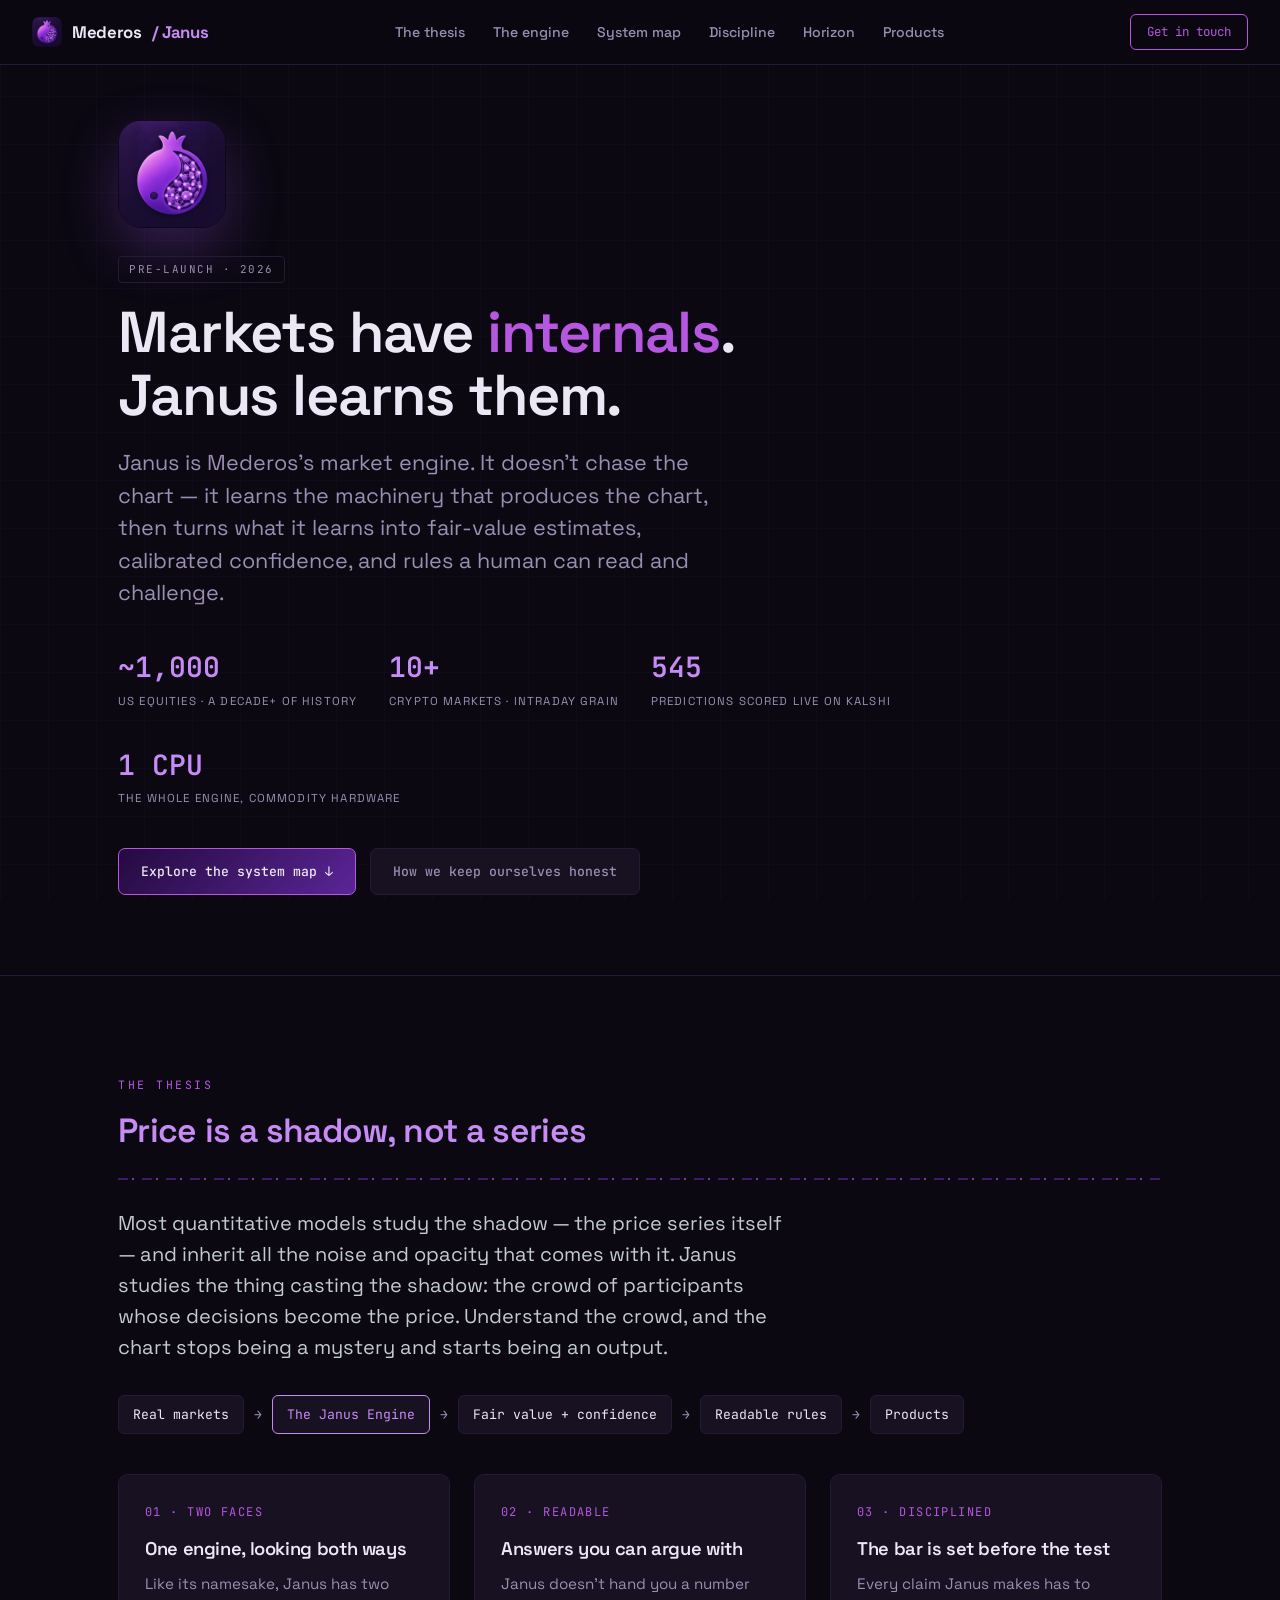
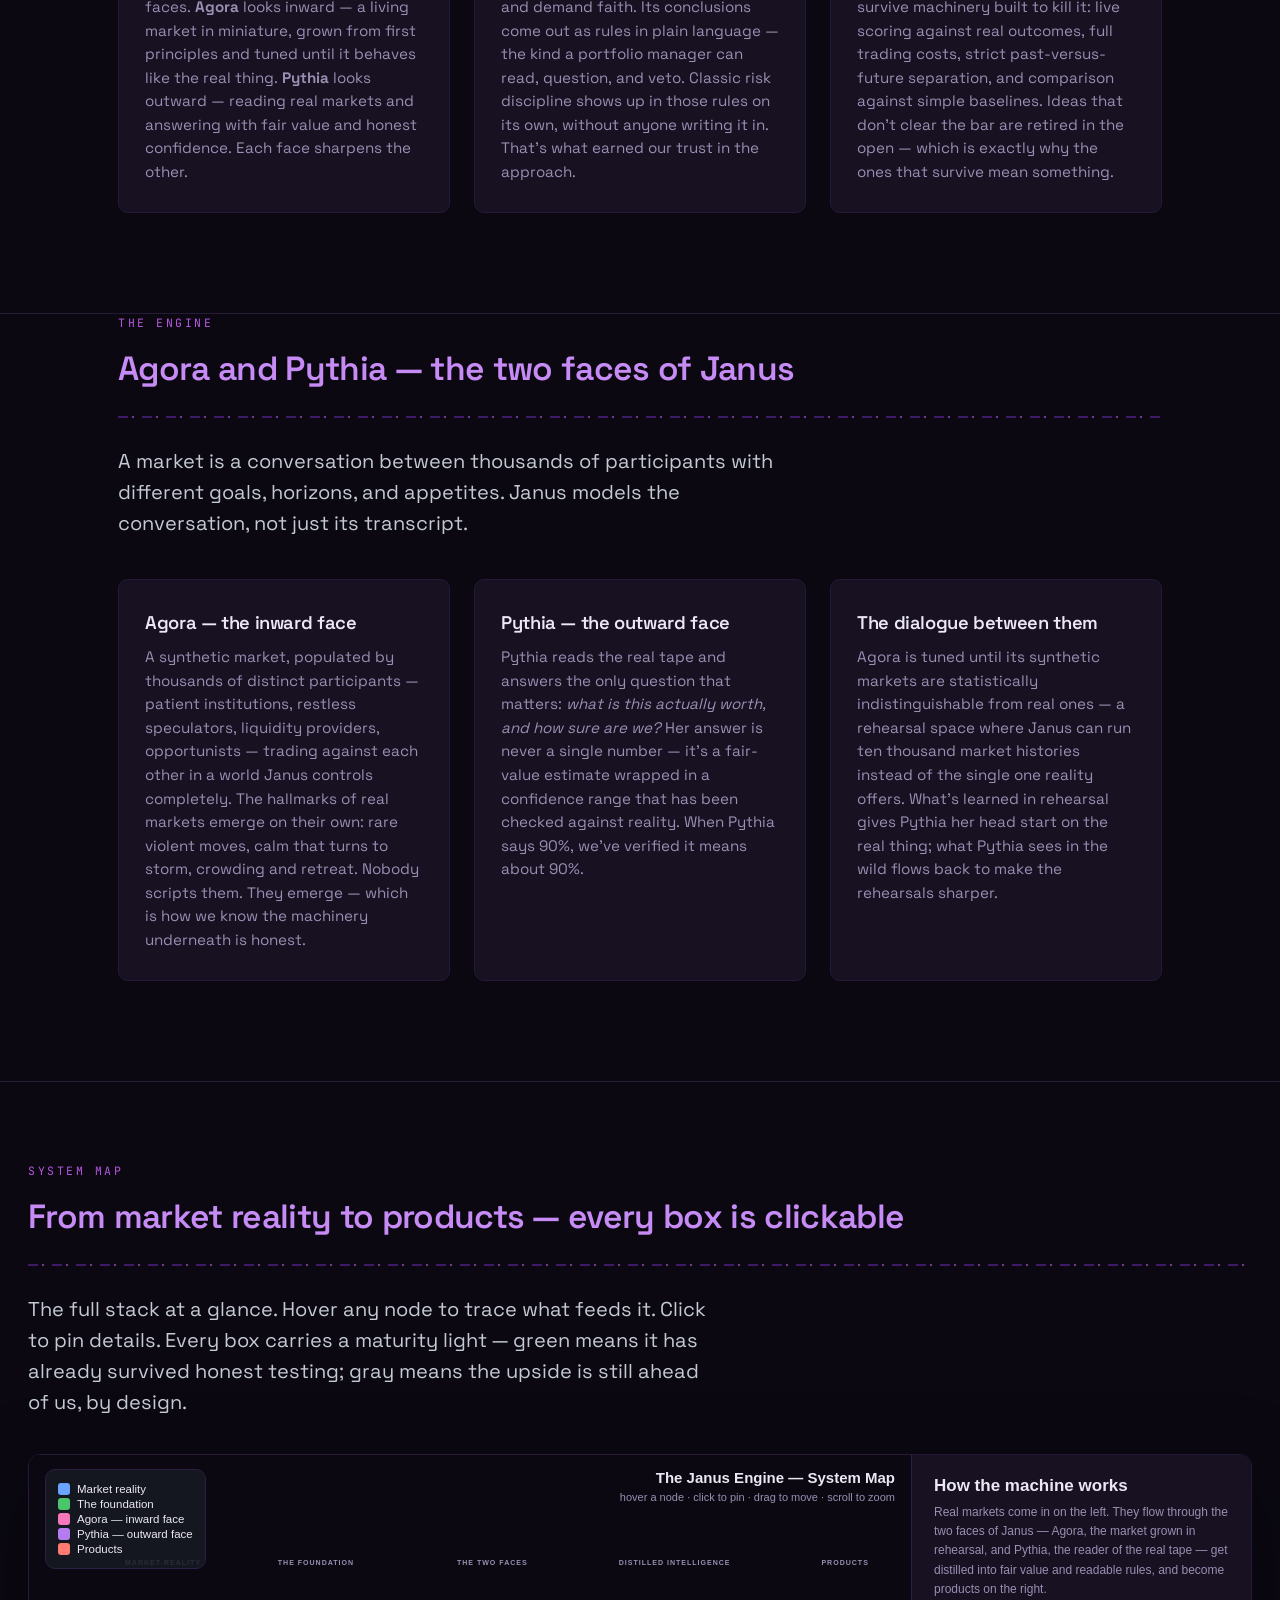
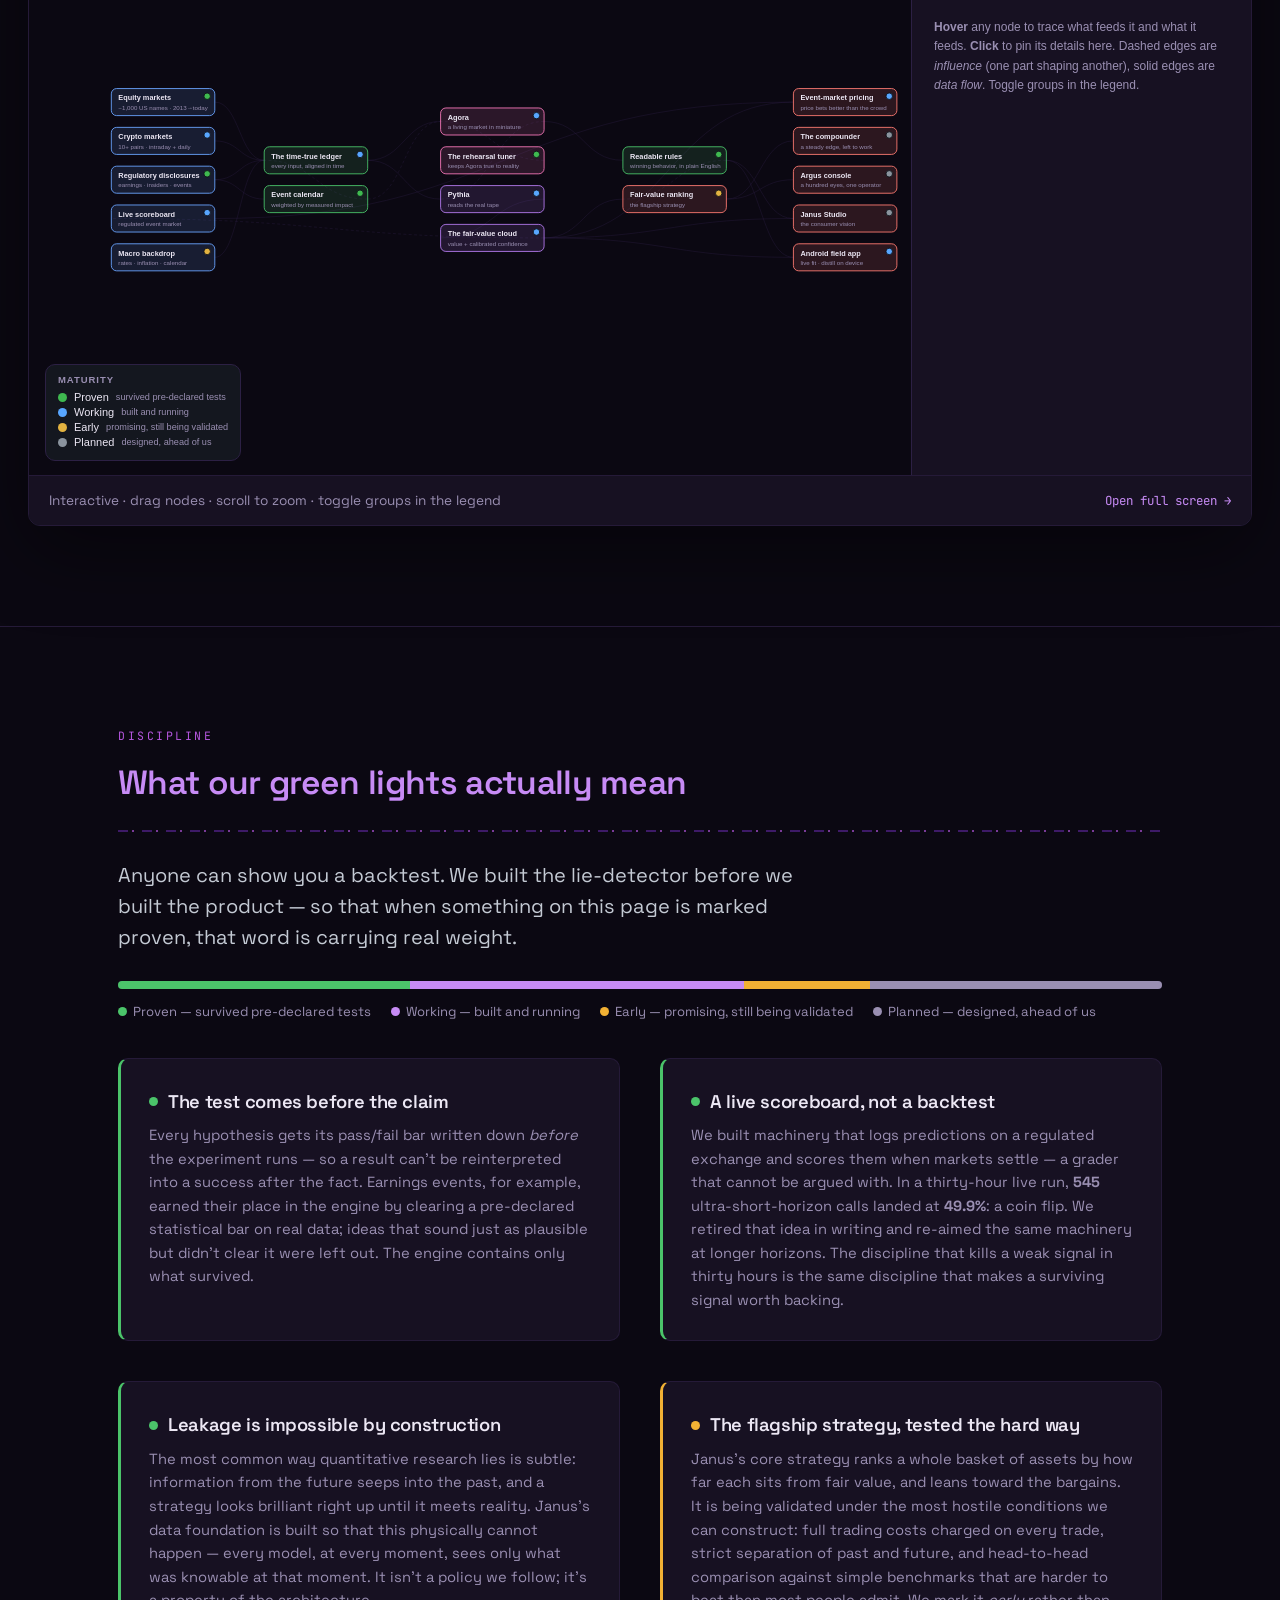
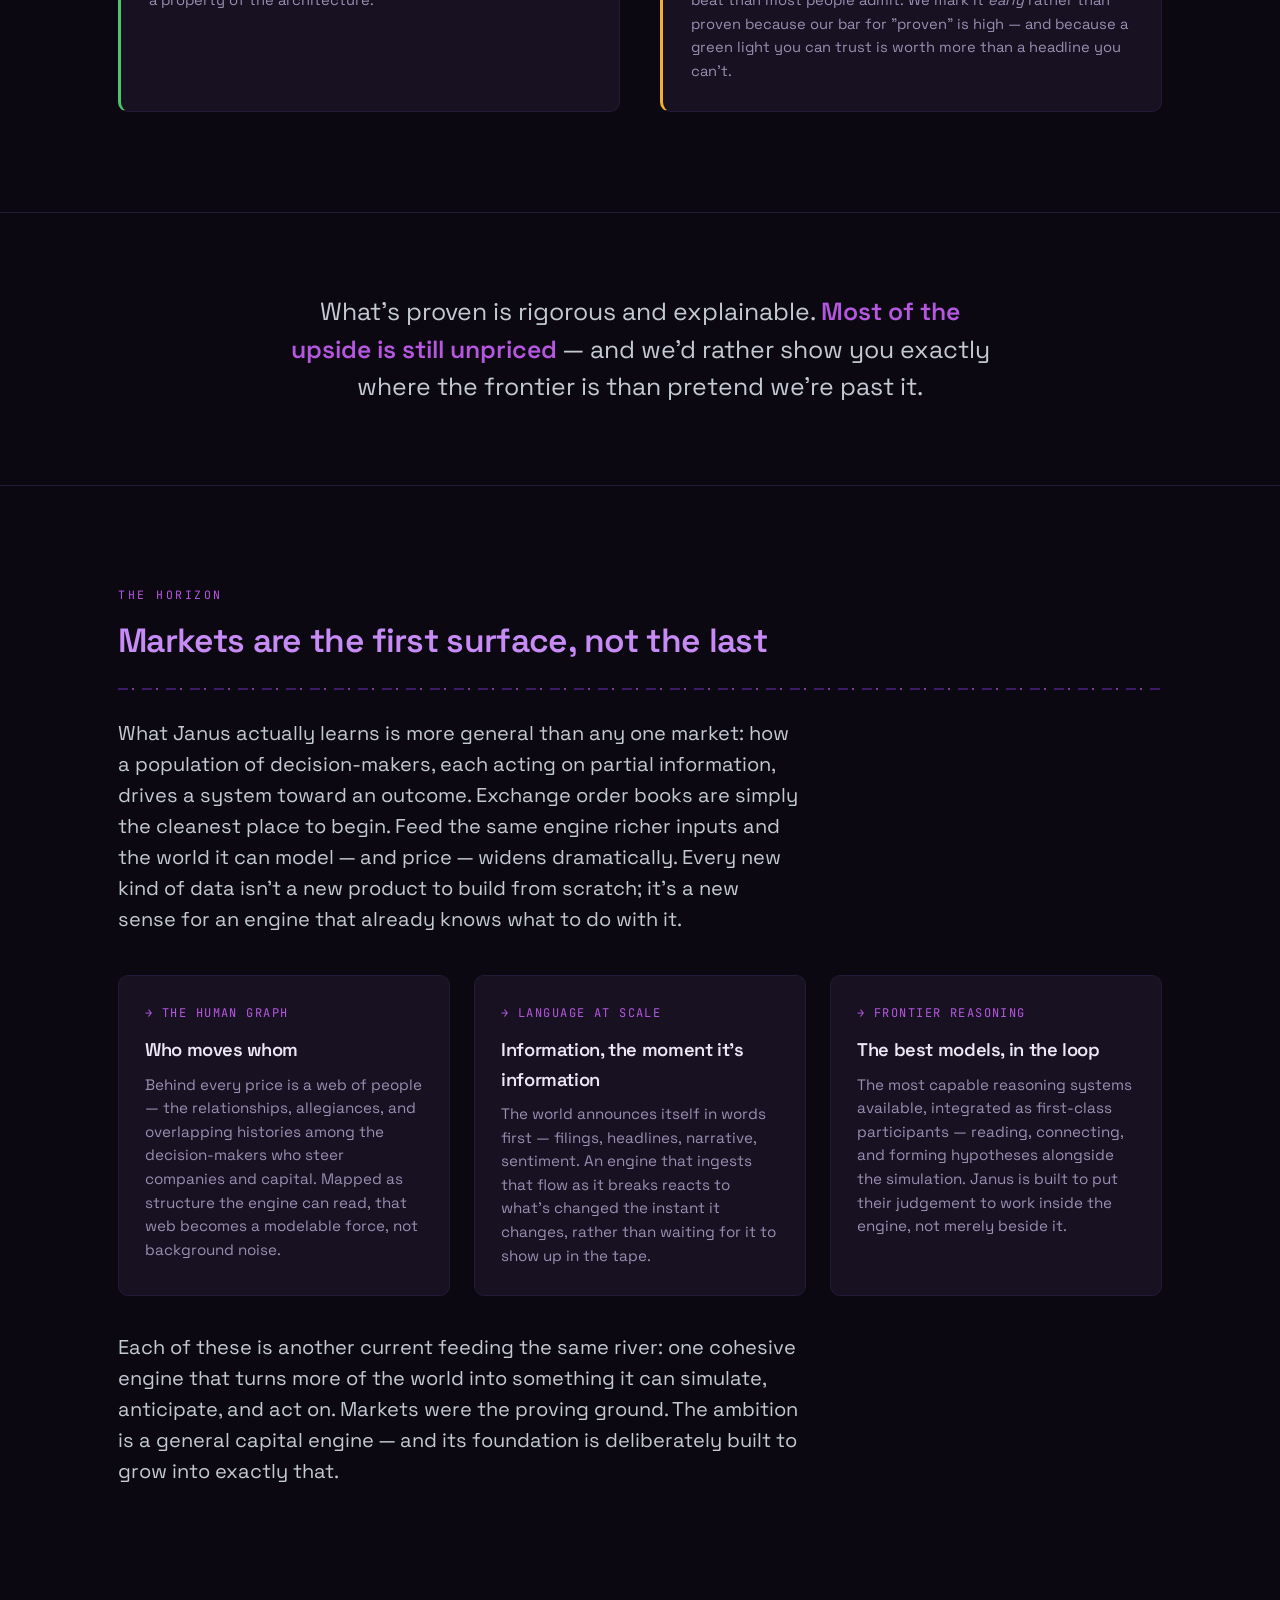
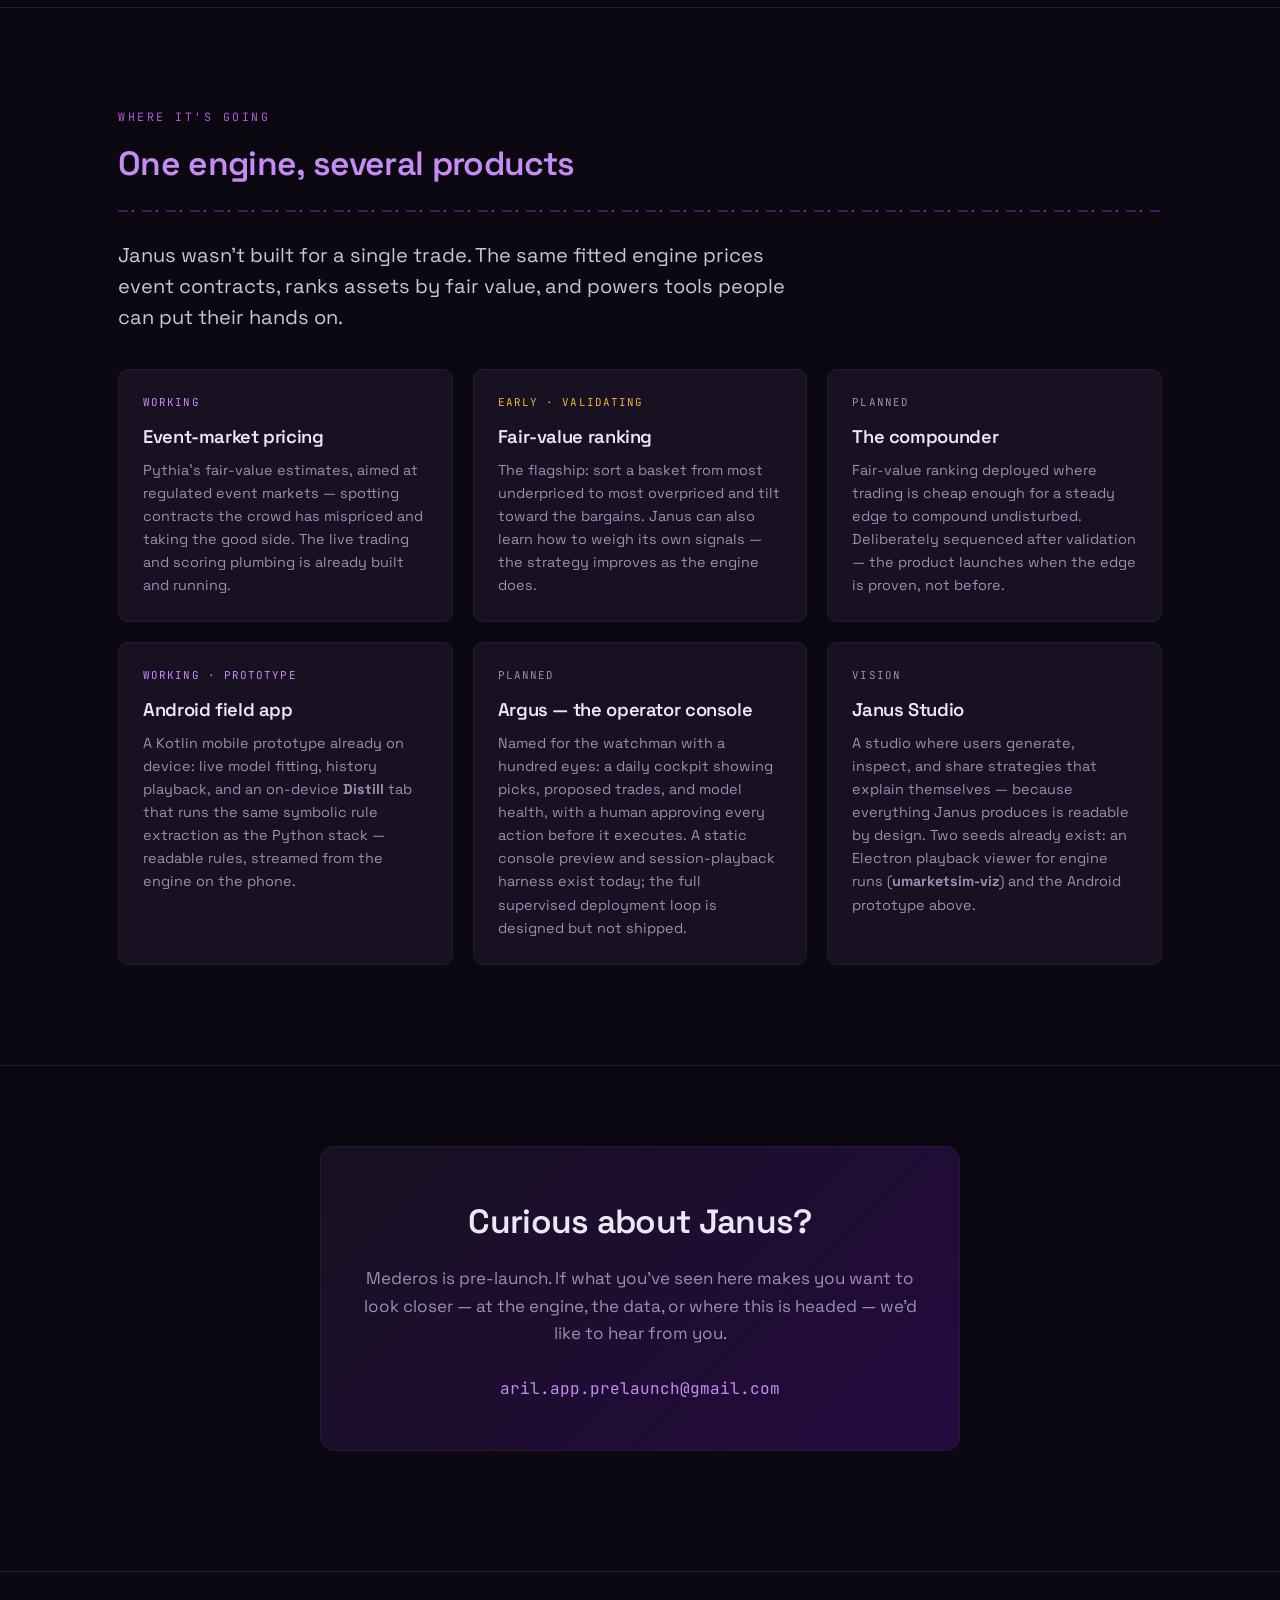
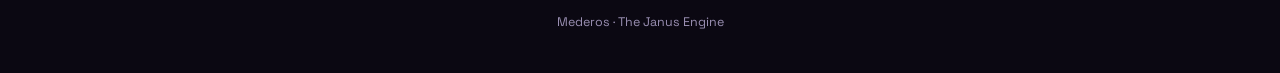
==== docs/index.html @ cc3372b2 "Rebrand Aril → Mederos across pre-launch site Name availability forced a last-minute rename of the c" ====
<!DOCTYPE html>
<html lang="en">
<head>
  <meta charset="utf-8">
  <meta name="viewport" content="width=device-width, initial-scale=1">
  <title>Mederos — The Janus Engine</title>
  <meta name="description" content="Janus is Mederos's market engine: it learns the machinery behind price and turns it into fair-value estimates, calibrated confidence, and rules you can actually read.">
  <link rel="icon" type="image/png" href="favicon.png">
  <link rel="apple-touch-icon" href="logo-512.png">
  <link rel="preconnect" href="https://fonts.googleapis.com">
  <link href="https://fonts.googleapis.com/css2?family=Space+Grotesk:wght@400;500;600;700&family=JetBrains+Mono:wght@400;500;600&display=swap" rel="stylesheet">
  <link rel="stylesheet" href="css/site.css">
</head>
<body>

<nav>
  <a class="logo" href="#top"><img class="logo-mark" src="logo-512.png" alt="">Mederos <span>/ Janus</span></a>
  <ul>
    <li><a href="#thesis">The thesis</a></li>
    <li><a href="#engine">The engine</a></li>
    <li><a href="#map">System map</a></li>
    <li><a href="#discipline">Discipline</a></li>
    <li><a href="#horizon">Horizon</a></li>
    <li><a href="#products">Products</a></li>
  </ul>
  <a class="cta-nav" href="#contact">Get in touch</a>
</nav>

<section class="hero" id="top">
  <div class="wrap">
    <img class="hero-mark" src="logo-512.png" alt="The Janus Engine">
    <div class="badge-pre">Pre-launch · 2026</div>
    <h1>Markets have <span class="accent">internals</span>.<br>Janus learns them.</h1>
    <p class="tagline">
      Janus is Mederos's market engine. It doesn't chase the chart — it learns the machinery
      that produces the chart, then turns what it learns into fair-value estimates,
      calibrated confidence, and rules a human can read and challenge.
    </p>
    <div class="hero-stats">
      <div class="stat">
        <span class="num">~1,000</span>
        <span class="lbl">US equities · a decade+ of history</span>
      </div>
      <div class="stat">
        <span class="num">10+</span>
        <span class="lbl">Crypto markets · intraday grain</span>
      </div>
      <div class="stat">
        <span class="num">545</span>
        <span class="lbl">Predictions scored live on Kalshi</span>
      </div>
      <div class="stat">
        <span class="num">1 CPU</span>
        <span class="lbl">The whole engine, commodity hardware</span>
      </div>
    </div>
    <div class="hero-cta">
      <a class="btn btn-primary" href="#map">Explore the system map ↓</a>
      <a class="btn btn-ghost" href="#discipline">How we keep ourselves honest</a>
    </div>
  </div>
</section>

<section class="pillars" id="thesis">
  <div class="wrap">
    <div class="section-label">The thesis</div>
    <h2>Price is a shadow, not a series</h2>
    <div class="meander"></div>
    <p class="lead">
      Most quantitative models study the shadow — the price series itself — and inherit all
      the noise and opacity that comes with it. Janus studies the thing casting the shadow:
      the crowd of participants whose decisions become the price. Understand the crowd,
      and the chart stops being a mystery and starts being an output.
    </p>
    <div class="flow-strip">
      <span class="flow-node">Real markets</span>
      <span class="flow-arr">→</span>
      <span class="flow-node highlight">The Janus Engine</span>
      <span class="flow-arr">→</span>
      <span class="flow-node">Fair value + confidence</span>
      <span class="flow-arr">→</span>
      <span class="flow-node">Readable rules</span>
      <span class="flow-arr">→</span>
      <span class="flow-node">Products</span>
    </div>
    <div class="pillar-grid">
      <div class="pillar">
        <div class="icon">01 · TWO FACES</div>
        <h3>One engine, looking both ways</h3>
        <p>
          Like its namesake, Janus has two faces. <strong>Agora</strong> looks inward —
          a living market in miniature, grown from first principles and tuned until it behaves
          like the real thing. <strong>Pythia</strong> looks outward — reading real markets and
          answering with fair value and honest confidence. Each face sharpens the other.
        </p>
      </div>
      <div class="pillar">
        <div class="icon">02 · READABLE</div>
        <h3>Answers you can argue with</h3>
        <p>
          Janus doesn't hand you a number and demand faith. Its conclusions come out as
          rules in plain language — the kind a portfolio manager can read, question,
          and veto. Classic risk discipline shows up in those rules on its own,
          without anyone writing it in. That's what earned our trust in the approach.
        </p>
      </div>
      <div class="pillar">
        <div class="icon">03 · DISCIPLINED</div>
        <h3>The bar is set before the test</h3>
        <p>
          Every claim Janus makes has to survive machinery built to kill it: live scoring
          against real outcomes, full trading costs, strict past-versus-future separation,
          and comparison against simple baselines. Ideas that don't clear the bar are retired
          in the open — which is exactly why the ones that survive mean something.
        </p>
      </div>
    </div>
  </div>
</section>

<section class="pillars" id="engine" style="padding-top:0">
  <div class="wrap">
    <div class="section-label">The engine</div>
    <h2>Agora and Pythia — the two faces of Janus</h2>
    <div class="meander"></div>
    <p class="lead">
      A market is a conversation between thousands of participants with different goals,
      horizons, and appetites. Janus models the conversation, not just its transcript.
    </p>
    <div class="pillar-grid">
      <div class="pillar">
        <h3>Agora — the inward face</h3>
        <p>
          A synthetic market, populated by thousands of distinct participants — patient
          institutions, restless speculators, liquidity providers, opportunists — trading
          against each other in a world Janus controls completely. The hallmarks of real
          markets emerge on their own: rare violent moves, calm that turns to storm,
          crowding and retreat. Nobody scripts them. They emerge — which is how we know
          the machinery underneath is honest.
        </p>
      </div>
      <div class="pillar">
        <h3>Pythia — the outward face</h3>
        <p>
          Pythia reads the real tape and answers the only question that matters:
          <em>what is this actually worth, and how sure are we?</em> Her answer is never
          a single number — it's a fair-value estimate wrapped in a confidence range that
          has been checked against reality. When Pythia says 90%, we've verified it
          means about 90%.
        </p>
      </div>
      <div class="pillar">
        <h3>The dialogue between them</h3>
        <p>
          Agora is tuned until its synthetic markets are statistically indistinguishable
          from real ones — a rehearsal space where Janus can run ten thousand market
          histories instead of the single one reality offers. What's learned in rehearsal
          gives Pythia her head start on the real thing; what Pythia sees in the wild
          flows back to make the rehearsals sharper.
        </p>
      </div>
    </div>
  </div>
</section>

<section class="map-section" id="map">
  <div class="wrap-wide">
    <div class="section-label">System map</div>
    <h2>From market reality to products — every box is clickable</h2>
    <div class="meander"></div>
    <p class="lead">
      The full stack at a glance. Hover any node to trace what feeds it. Click to pin
      details. Every box carries a maturity light — green means it has already survived
      honest testing; gray means the upside is still ahead of us, by design.
    </p>
    <div class="map-frame-wrap">
      <iframe src="system-map.html" title="The Janus Engine — interactive system map" loading="lazy"></iframe>
      <div class="map-caption">
        <span>Interactive · drag nodes · scroll to zoom · toggle groups in the legend</span>
        <a href="system-map.html" target="_blank" rel="noopener">Open full screen →</a>
      </div>
    </div>
  </div>
</section>

<section class="honesty" id="discipline">
  <div class="wrap">
    <div class="section-label">Discipline</div>
    <h2>What our green lights actually mean</h2>
    <div class="meander"></div>
    <p class="lead">
      Anyone can show you a backtest. We built the lie-detector before we built the product —
      so that when something on this page is marked proven, that word is carrying real weight.
    </p>

    <div class="maturity-bar">
      <span style="width:28%;background:var(--long)" title="Proven"></span>
      <span style="width:32%;background:var(--signal)" title="Working"></span>
      <span style="width:12%;background:var(--heat)" title="Early"></span>
      <span style="width:28%;background:var(--muted)" title="Planned"></span>
    </div>
    <div class="maturity-legend">
      <span><span class="status-dot proven"></span> Proven — survived pre-declared tests</span>
      <span><span class="status-dot working"></span> Working — built and running</span>
      <span><span class="status-dot early"></span> Early — promising, still being validated</span>
      <span><span class="status-dot planned"></span> Planned — designed, ahead of us</span>
    </div>

    <div class="honesty-grid">
      <div class="honesty-card proven">
        <h3><span class="status-dot proven"></span> The test comes before the claim</h3>
        <p>
          Every hypothesis gets its pass/fail bar written down <em>before</em> the experiment
          runs — so a result can't be reinterpreted into a success after the fact.
          Earnings events, for example, earned their place in the engine by clearing a
          pre-declared statistical bar on real data; ideas that sound just as plausible
          but didn't clear it were left out. The engine contains only what survived.
        </p>
      </div>
      <div class="honesty-card proven">
        <h3><span class="status-dot proven"></span> A live scoreboard, not a backtest</h3>
        <p>
          We built machinery that logs predictions on a regulated exchange and scores
          them when markets settle — a grader that cannot be argued with. In a thirty-hour
          live run, <strong>545</strong> ultra-short-horizon calls landed at
          <strong>49.9%</strong>: a coin flip. We retired that idea in writing and
          re-aimed the same machinery at longer horizons. The discipline that kills a
          weak signal in thirty hours is the same discipline that makes a surviving
          signal worth backing.
        </p>
      </div>
      <div class="honesty-card proven">
        <h3><span class="status-dot proven"></span> Leakage is impossible by construction</h3>
        <p>
          The most common way quantitative research lies is subtle: information from the
          future seeps into the past, and a strategy looks brilliant right up until it meets
          reality. Janus's data foundation is built so that this physically cannot happen —
          every model, at every moment, sees only what was knowable at that moment. It isn't
          a policy we follow; it's a property of the architecture.
        </p>
      </div>
      <div class="honesty-card early">
        <h3><span class="status-dot early"></span> The flagship strategy, tested the hard way</h3>
        <p>
          Janus's core strategy ranks a whole basket of assets by how far each sits from
          fair value, and leans toward the bargains. It is being validated under the most
          hostile conditions we can construct: full trading costs charged on every trade,
          strict separation of past and future, and head-to-head comparison against simple
          benchmarks that are harder to beat than most people admit. We mark it
          <em>early</em> rather than proven because our bar for "proven" is high — and
          because a green light you can trust is worth more than a headline you can't.
        </p>
      </div>
    </div>
  </div>
</section>

<section class="philosophy">
  <div class="wrap">
    <blockquote>
      What's proven is rigorous and explainable.
      <strong>Most of the upside is still unpriced</strong> —
      and we'd rather show you exactly where the frontier is than pretend we're past it.
    </blockquote>
  </div>
</section>

<section class="pillars" id="horizon">
  <div class="wrap">
    <div class="section-label">The horizon</div>
    <h2>Markets are the first surface, not the last</h2>
    <div class="meander"></div>
    <p class="lead">
      What Janus actually learns is more general than any one market: how a population of
      decision-makers, each acting on partial information, drives a system toward an outcome.
      Exchange order books are simply the cleanest place to begin. Feed the same engine
      richer inputs and the world it can model — and price — widens dramatically. Every new
      kind of data isn't a new product to build from scratch; it's a new sense for an engine
      that already knows what to do with it.
    </p>
    <div class="pillar-grid">
      <div class="pillar">
        <div class="icon">→ THE HUMAN GRAPH</div>
        <h3>Who moves whom</h3>
        <p>
          Behind every price is a web of people — the relationships, allegiances, and
          overlapping histories among the decision-makers who steer companies and capital.
          Mapped as structure the engine can read, that web becomes a modelable force,
          not background noise.
        </p>
      </div>
      <div class="pillar">
        <div class="icon">→ LANGUAGE AT SCALE</div>
        <h3>Information, the moment it's information</h3>
        <p>
          The world announces itself in words first — filings, headlines, narrative,
          sentiment. An engine that ingests that flow as it breaks reacts to what's changed
          the instant it changes, rather than waiting for it to show up in the tape.
        </p>
      </div>
      <div class="pillar">
        <div class="icon">→ FRONTIER REASONING</div>
        <h3>The best models, in the loop</h3>
        <p>
          The most capable reasoning systems available, integrated as first-class
          participants — reading, connecting, and forming hypotheses alongside the
          simulation. Janus is built to put their judgement to work inside the engine,
          not merely beside it.
        </p>
      </div>
    </div>
    <p class="lead" style="margin-top:36px">
      Each of these is another current feeding the same river: one cohesive engine that turns
      more of the world into something it can simulate, anticipate, and act on. Markets were
      the proving ground. The ambition is a general capital engine — and its foundation is
      deliberately built to grow into exactly that.
    </p>
  </div>
</section>

<section class="deliverables" id="products">
  <div class="wrap">
    <div class="section-label">Where it's going</div>
    <h2>One engine, several products</h2>
    <div class="meander"></div>
    <p class="lead">
      Janus wasn't built for a single trade. The same fitted engine prices event contracts,
      ranks assets by fair value, and powers tools people can put their hands on.
    </p>
    <div class="deliver-grid">
      <div class="deliver-card">
        <div class="status live">Working</div>
        <h3>Event-market pricing</h3>
        <p>
          Pythia's fair-value estimates, aimed at regulated event markets — spotting
          contracts the crowd has mispriced and taking the good side. The live trading
          and scoring plumbing is already built and running.
        </p>
      </div>
      <div class="deliver-card">
        <div class="status soon">Early · validating</div>
        <h3>Fair-value ranking</h3>
        <p>
          The flagship: sort a basket from most underpriced to most overpriced and tilt
          toward the bargains. Janus can also learn how to weigh its own signals —
          the strategy improves as the engine does.
        </p>
      </div>
      <div class="deliver-card">
        <div class="status future">Planned</div>
        <h3>The compounder</h3>
        <p>
          Fair-value ranking deployed where trading is cheap enough for a steady edge to
          compound undisturbed. Deliberately sequenced after validation — the product
          launches when the edge is proven, not before.
        </p>
      </div>
      <div class="deliver-card">
        <div class="status live">Working · prototype</div>
        <h3>Android field app</h3>
        <p>
          A Kotlin mobile prototype already on device: live model fitting, history playback,
          and an on-device <strong>Distill</strong> tab that runs the same symbolic rule
          extraction as the Python stack — readable rules, streamed from the engine on the phone.
        </p>
      </div>
      <div class="deliver-card">
        <div class="status future">Planned</div>
        <h3>Argus — the operator console</h3>
        <p>
          Named for the watchman with a hundred eyes: a daily cockpit showing picks,
          proposed trades, and model health, with a human approving every action before
          it executes. A static console preview and session-playback harness exist today;
          the full supervised deployment loop is designed but not shipped.
        </p>
      </div>
      <div class="deliver-card">
        <div class="status future">Vision</div>
        <h3>Janus Studio</h3>
        <p>
          A studio where users generate, inspect, and share strategies that explain
          themselves — because everything Janus produces is readable by design.
          Two seeds already exist: an Electron playback viewer for engine runs
          (<strong>umarketsim-viz</strong>) and the Android prototype above.
        </p>
      </div>
    </div>
  </div>
</section>

<section class="contact" id="contact">
  <div class="wrap">
    <div class="contact-box">
      <h2>Curious about Janus?</h2>
      <p>
        Mederos is pre-launch. If what you've seen here makes you want to look closer —
        at the engine, the data, or where this is headed — we'd like to hear from you.
      </p>
      <a class="email" href="mailto:aril.app.prelaunch@gmail.com">aril.app.prelaunch@gmail.com</a>
    </div>
  </div>
</section>

<footer>
  <p>Mederos · The Janus Engine</p>
</footer>

</body>
</html>
---- docs/css/site.css ----
/* Mederos / The Janus Engine — pre-launch · Terminal-Noir × Emergent */
:root {
  --bg:        #0b0812;
  --panel:     #171122;
  --grid:      #251a38;
  --text:      #ece7f4;
  --muted:     #9a8fb2;
  --signal:    #c78bf5;   /* bright lilac — primary accent, matches the fruit body */
  --heat:      #f2b134;
  --long:      #4bc46a;
  --short:     #f0506e;
  --cloud:     #a78bfa;
  --tyrian-deep: #240a3f;   /* deep violet, matches the icon panel */
  --tyrian:      #5a2596;
  --tyrian-glow: #b657e0;   /* orchid glow, matches the fruit highlight */
  --royal:       #7c5cfc;
  --royal-soft:  #a78bfa;
  --mono: "JetBrains Mono", ui-monospace, Consolas, monospace;
  --sans: "Space Grotesk", system-ui, sans-serif;
}

*, *::before, *::after { box-sizing: border-box; }
html { scroll-behavior: smooth; }
body {
  margin: 0;
  background: var(--bg);
  color: var(--text);
  font-family: var(--sans);
  font-size: 17px;
  line-height: 1.6;
  -webkit-font-smoothing: antialiased;
}

/* subtle grid underlay */
body::before {
  content: "";
  position: fixed;
  inset: 0;
  background-image:
    linear-gradient(var(--grid) 1px, transparent 1px),
    linear-gradient(90deg, var(--grid) 1px, transparent 1px);
  background-size: 48px 48px;
  opacity: 0.22;
  pointer-events: none;
  z-index: 0;
}

a { color: var(--signal); text-decoration: none; }
a:hover { text-decoration: underline; }

.mono { font-family: var(--mono); }

/* ── nav ── */
nav {
  position: fixed;
  top: 0; left: 0; right: 0;
  z-index: 100;
  display: flex;
  align-items: center;
  justify-content: space-between;
  padding: 14px 32px;
  background: rgba(11, 8, 18, 0.82);
  backdrop-filter: blur(12px);
  border-bottom: 1px solid var(--grid);
}
nav .logo {
  display: flex;
  align-items: center;
  gap: 10px;
  font-weight: 700;
  font-size: 1.05rem;
  letter-spacing: -0.02em;
  color: var(--text);
  text-decoration: none;
}
nav .logo:hover { text-decoration: none; }
nav .logo-mark {
  height: 30px;
  width: 30px;
  border-radius: 7px;
  display: block;
}
nav .logo span { color: var(--signal); }
nav ul {
  list-style: none;
  margin: 0; padding: 0;
  display: flex;
  gap: 28px;
}
nav ul a {
  color: var(--muted);
  font-size: 0.88rem;
  font-weight: 500;
  text-decoration: none;
  transition: color 0.15s;
}
nav ul a:hover { color: var(--text); text-decoration: none; }
nav .cta-nav {
  font-family: var(--mono);
  font-size: 0.78rem;
  padding: 7px 16px;
  border: 1px solid var(--tyrian-glow);
  border-radius: 6px;
  color: var(--tyrian-glow);
  text-decoration: none;
  transition: background 0.15s;
}
nav .cta-nav:hover {
  background: rgba(182, 87, 224, 0.12);
  text-decoration: none;
}

/* ── sections ── */
section { position: relative; z-index: 1; }
.wrap {
  max-width: 1100px;
  margin: 0 auto;
  padding: 0 28px;
}
.wrap-wide { max-width: 1280px; margin: 0 auto; padding: 0 28px; }

.meander {
  height: 2px;
  margin: 20px 0 28px;
  background: repeating-linear-gradient(
    90deg,
    var(--tyrian) 0 10px, transparent 10px 14px,
    var(--tyrian-glow) 14px 16px, transparent 16px 24px
  );
  opacity: 0.65;
}

.section-label {
  font-family: var(--mono);
  font-size: 0.72rem;
  letter-spacing: 0.22em;
  text-transform: uppercase;
  color: var(--tyrian-glow);
  margin-bottom: 10px;
}

h1, h2, h3 { letter-spacing: -0.02em; font-weight: 600; }
h2 { font-size: clamp(1.6rem, 3vw, 2.1rem); color: var(--signal); margin: 0 0 12px; }
h3 { font-size: 1.15rem; margin: 0 0 8px; }

.lead {
  font-size: clamp(1.05rem, 2vw, 1.25rem);
  line-height: 1.55;
  color: #c4cad4;
  max-width: 680px;
}

/* ── hero ── */
.hero {
  min-height: 100vh;
  display: flex;
  flex-direction: column;
  justify-content: center;
  padding: 120px 0 80px;
}
.hero-mark {
  width: 108px;
  height: 108px;
  border-radius: 24px;
  display: block;
  margin-bottom: 26px;
  box-shadow: 0 20px 55px rgba(150, 84, 224, 0.3);
}
@media (max-width: 640px) {
  .hero-mark { width: 84px; height: 84px; border-radius: 19px; }
}
.hero h1 {
  font-size: clamp(2.4rem, 5.5vw, 3.6rem);
  line-height: 1.08;
  margin: 0 0 20px;
  max-width: 820px;
}
.hero h1 .accent { color: var(--tyrian-glow); }
.hero .tagline {
  font-size: clamp(1.1rem, 2.2vw, 1.35rem);
  line-height: 1.5;
  color: var(--muted);
  max-width: 620px;
  margin-bottom: 36px;
}
.hero-stats {
  display: flex;
  flex-wrap: wrap;
  gap: 32px;
  margin-top: 8px;
}
.stat .num {
  font-family: var(--mono);
  font-size: 1.75rem;
  font-weight: 600;
  color: var(--signal);
}
.stat .lbl {
  display: block;
  font-size: 0.72rem;
  text-transform: uppercase;
  letter-spacing: 0.1em;
  color: var(--muted);
  margin-top: 2px;
}
.hero-cta {
  display: flex;
  flex-wrap: wrap;
  gap: 14px;
  margin-top: 40px;
}
.btn {
  display: inline-flex;
  align-items: center;
  gap: 8px;
  font-family: var(--mono);
  font-size: 0.82rem;
  font-weight: 500;
  padding: 12px 22px;
  border-radius: 7px;
  text-decoration: none;
  transition: background 0.15s, border-color 0.15s;
}
.btn-primary {
  background: linear-gradient(135deg, var(--tyrian-deep), var(--tyrian));
  border: 1px solid var(--tyrian-glow);
  color: var(--text);
}
.btn-primary:hover {
  background: linear-gradient(135deg, var(--tyrian), var(--tyrian-glow));
  text-decoration: none;
}
.btn-ghost {
  border: 1px solid var(--grid);
  color: var(--muted);
  background: var(--panel);
}
.btn-ghost:hover {
  border-color: var(--signal);
  color: var(--signal);
  text-decoration: none;
}
.badge-pre {
  display: inline-block;
  font-family: var(--mono);
  font-size: 0.68rem;
  letter-spacing: 0.14em;
  text-transform: uppercase;
  padding: 4px 10px;
  border-radius: 4px;
  border: 1px solid var(--grid);
  color: var(--muted);
  margin-bottom: 18px;
}

/* ── pillars ── */
.pillars {
  padding: 100px 0;
  border-top: 1px solid var(--grid);
}
.pillar-grid {
  display: grid;
  grid-template-columns: repeat(auto-fit, minmax(280px, 1fr));
  gap: 24px;
  margin-top: 40px;
}
.pillar {
  background: var(--panel);
  border: 1px solid var(--grid);
  border-radius: 10px;
  padding: 28px 26px;
}
.pillar .icon {
  font-family: var(--mono);
  font-size: 0.75rem;
  color: var(--tyrian-glow);
  letter-spacing: 0.12em;
  margin-bottom: 12px;
}
.pillar p { color: var(--muted); font-size: 0.95rem; margin: 0; line-height: 1.55; }

/* ── flow strip ── */
.flow-strip {
  display: flex;
  flex-wrap: wrap;
  align-items: center;
  gap: 10px;
  margin: 32px 0;
  font-family: var(--mono);
  font-size: 0.82rem;
}
.flow-node {
  background: var(--panel);
  border: 1px solid var(--grid);
  padding: 8px 14px;
  border-radius: 6px;
  color: var(--text);
}
.flow-node.highlight { border-color: var(--signal); color: var(--signal); }
.flow-arr { color: var(--muted); }

/* ── system map embed ── */
.map-section {
  padding: 80px 0 100px;
  border-top: 1px solid var(--grid);
}
.map-frame-wrap {
  margin-top: 36px;
  border: 1px solid var(--grid);
  border-radius: 12px;
  overflow: hidden;
  background: #0d1117;
  box-shadow: 0 24px 80px rgba(0, 0, 0, 0.45);
}
.map-frame-wrap iframe {
  display: block;
  width: 100%;
  height: 620px;
  border: none;
}
.map-caption {
  display: flex;
  flex-wrap: wrap;
  justify-content: space-between;
  align-items: center;
  gap: 12px;
  padding: 14px 20px;
  background: var(--panel);
  border-top: 1px solid var(--grid);
  font-size: 0.85rem;
  color: var(--muted);
}
.map-caption a { font-family: var(--mono); font-size: 0.78rem; }

/* ── honesty ── */
.honesty {
  padding: 100px 0;
  border-top: 1px solid var(--grid);
}
.honesty-grid {
  display: grid;
  grid-template-columns: 1fr 1fr;
  gap: 40px;
  margin-top: 36px;
}
@media (max-width: 768px) {
  .honesty-grid { grid-template-columns: 1fr; }
}
.honesty-card {
  background: var(--panel);
  border: 1px solid var(--grid);
  border-radius: 10px;
  padding: 28px;
}
.honesty-card.proven { border-left: 3px solid var(--long); }
.honesty-card.early { border-left: 3px solid var(--heat); }
.honesty-card h3 { display: flex; align-items: center; gap: 10px; }
.status-dot {
  width: 9px; height: 9px;
  border-radius: 50%;
  flex-shrink: 0;
}
.status-dot.proven { background: var(--long); }
.status-dot.working { background: var(--signal); }
.status-dot.early { background: var(--heat); }
.status-dot.planned { background: var(--muted); }
.honesty-card p { color: var(--muted); font-size: 0.92rem; margin: 0; }
.honesty-card .metric {
  font-family: var(--mono);
  font-size: 1.5rem;
  color: var(--signal);
  margin: 12px 0 6px;
}

.maturity-bar {
  display: flex;
  height: 8px;
  border-radius: 4px;
  overflow: hidden;
  margin: 28px 0 12px;
  background: var(--grid);
}
.maturity-bar span { height: 100%; }
.maturity-legend {
  display: flex;
  flex-wrap: wrap;
  gap: 20px;
  font-size: 0.82rem;
  color: var(--muted);
}
.maturity-legend span { display: flex; align-items: center; gap: 6px; }

/* ── deliverables ── */
.deliverables {
  padding: 100px 0;
  border-top: 1px solid var(--grid);
}
.deliver-grid {
  display: grid;
  grid-template-columns: repeat(auto-fit, minmax(300px, 1fr));
  gap: 20px;
  margin-top: 36px;
}
.deliver-card {
  background: var(--panel);
  border: 1px solid var(--grid);
  border-radius: 10px;
  padding: 24px;
  transition: border-color 0.15s;
}
.deliver-card:hover { border-color: rgba(199, 139, 245, 0.4); }
.deliver-card .status {
  font-family: var(--mono);
  font-size: 0.68rem;
  letter-spacing: 0.1em;
  text-transform: uppercase;
  margin-bottom: 10px;
}
.deliver-card .status.live { color: var(--signal); }
.deliver-card .status.soon { color: var(--heat); }
.deliver-card .status.future { color: var(--muted); }
.deliver-card p { color: var(--muted); font-size: 0.9rem; margin: 8px 0 0; }

/* ── philosophy ── */
.philosophy {
  padding: 80px 0;
  border-top: 1px solid var(--grid);
  text-align: center;
}
.philosophy blockquote {
  margin: 0 auto;
  max-width: 720px;
  font-size: clamp(1.2rem, 2.5vw, 1.55rem);
  line-height: 1.5;
  color: #c4cad4;
  font-style: normal;
}
.philosophy blockquote strong { color: var(--tyrian-glow); font-weight: 600; }

/* ── contact ── */
.contact {
  padding: 80px 0 120px;
  border-top: 1px solid var(--grid);
}
.contact-box {
  background: linear-gradient(135deg, var(--panel), var(--tyrian-deep));
  border: 1px solid var(--grid);
  border-radius: 14px;
  padding: 48px 40px;
  text-align: center;
  max-width: 640px;
  margin: 0 auto;
}
.contact-box h2 { color: var(--text); margin-bottom: 12px; }
.contact-box p { color: var(--muted); margin-bottom: 28px; }
.contact-box .email {
  font-family: var(--mono);
  font-size: 1rem;
  color: var(--signal);
}

/* ── footer ── */
footer {
  padding: 28px;
  border-top: 1px solid var(--grid);
  text-align: center;
  font-size: 0.78rem;
  color: var(--muted);
  position: relative;
  z-index: 1;
}

@media (max-width: 640px) {
  nav ul { display: none; }
  .hero { padding-top: 100px; }
  .map-frame-wrap iframe { height: 480px; }
}
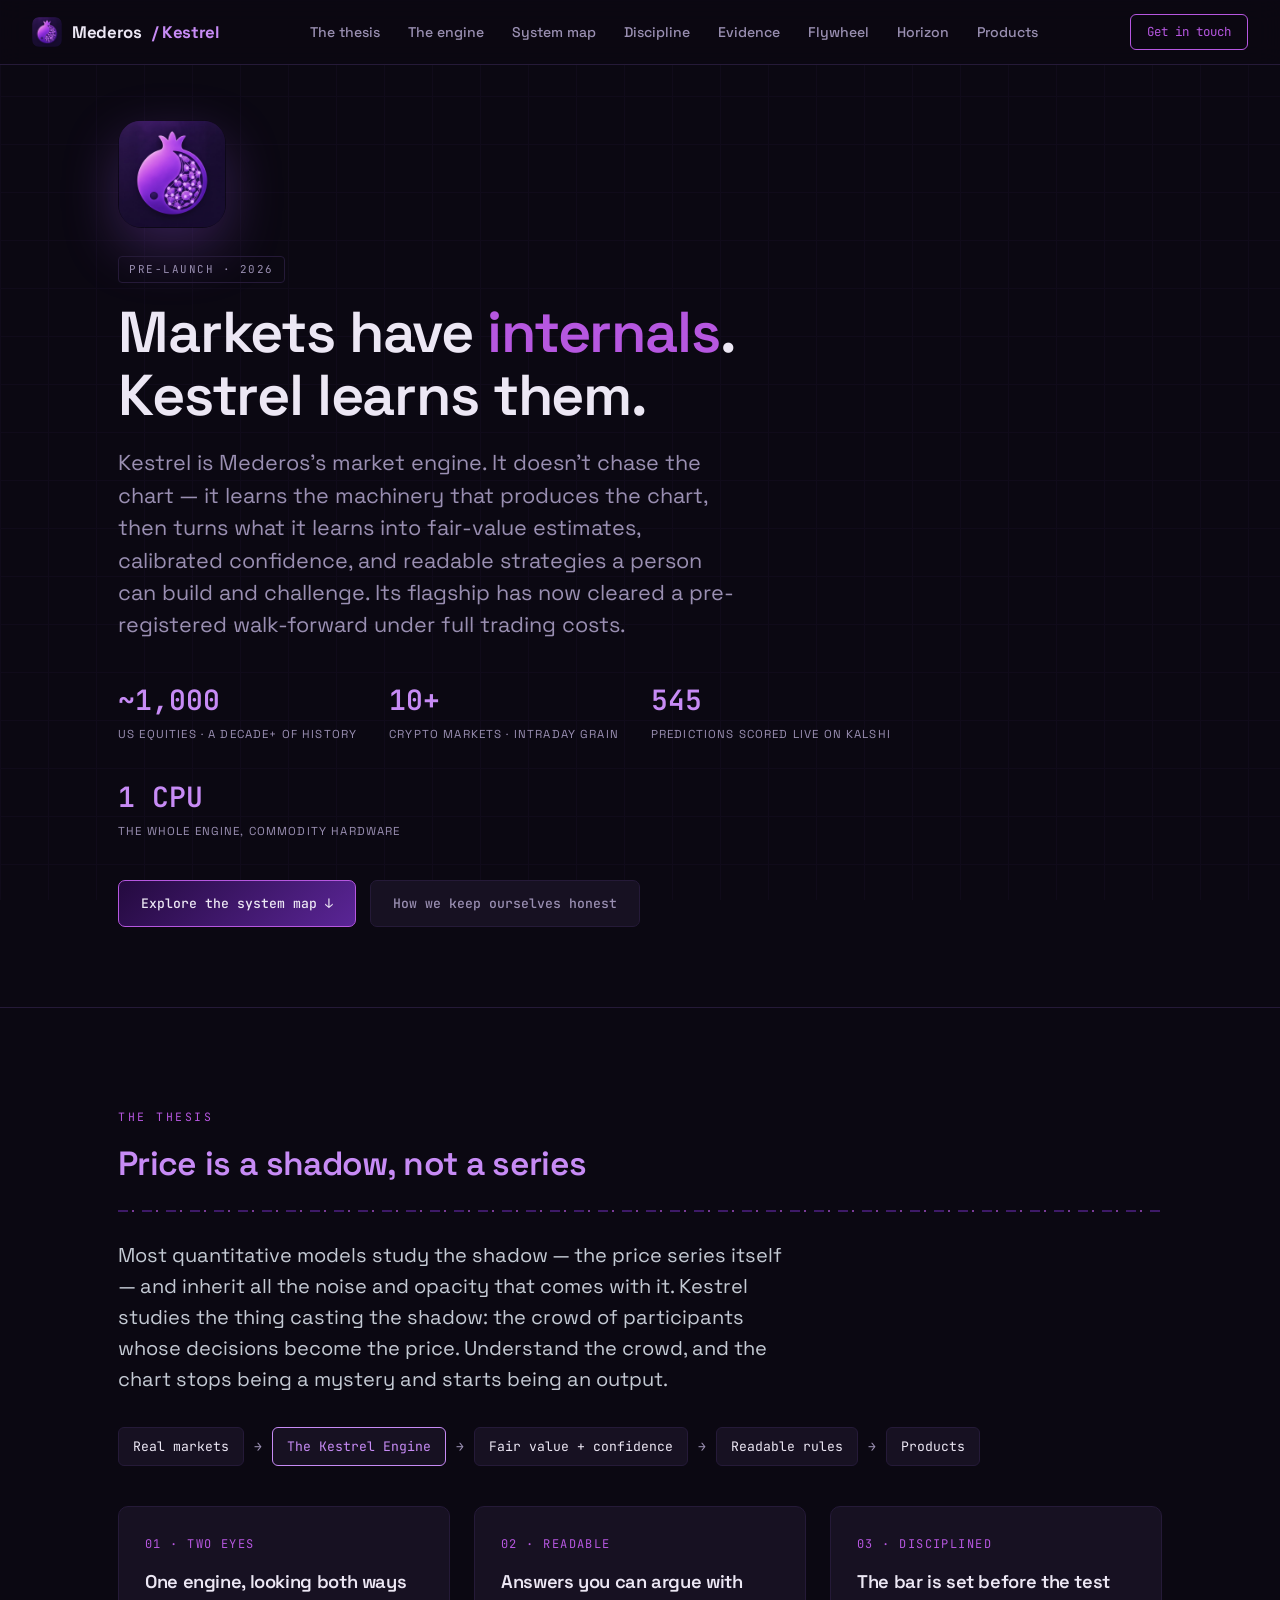
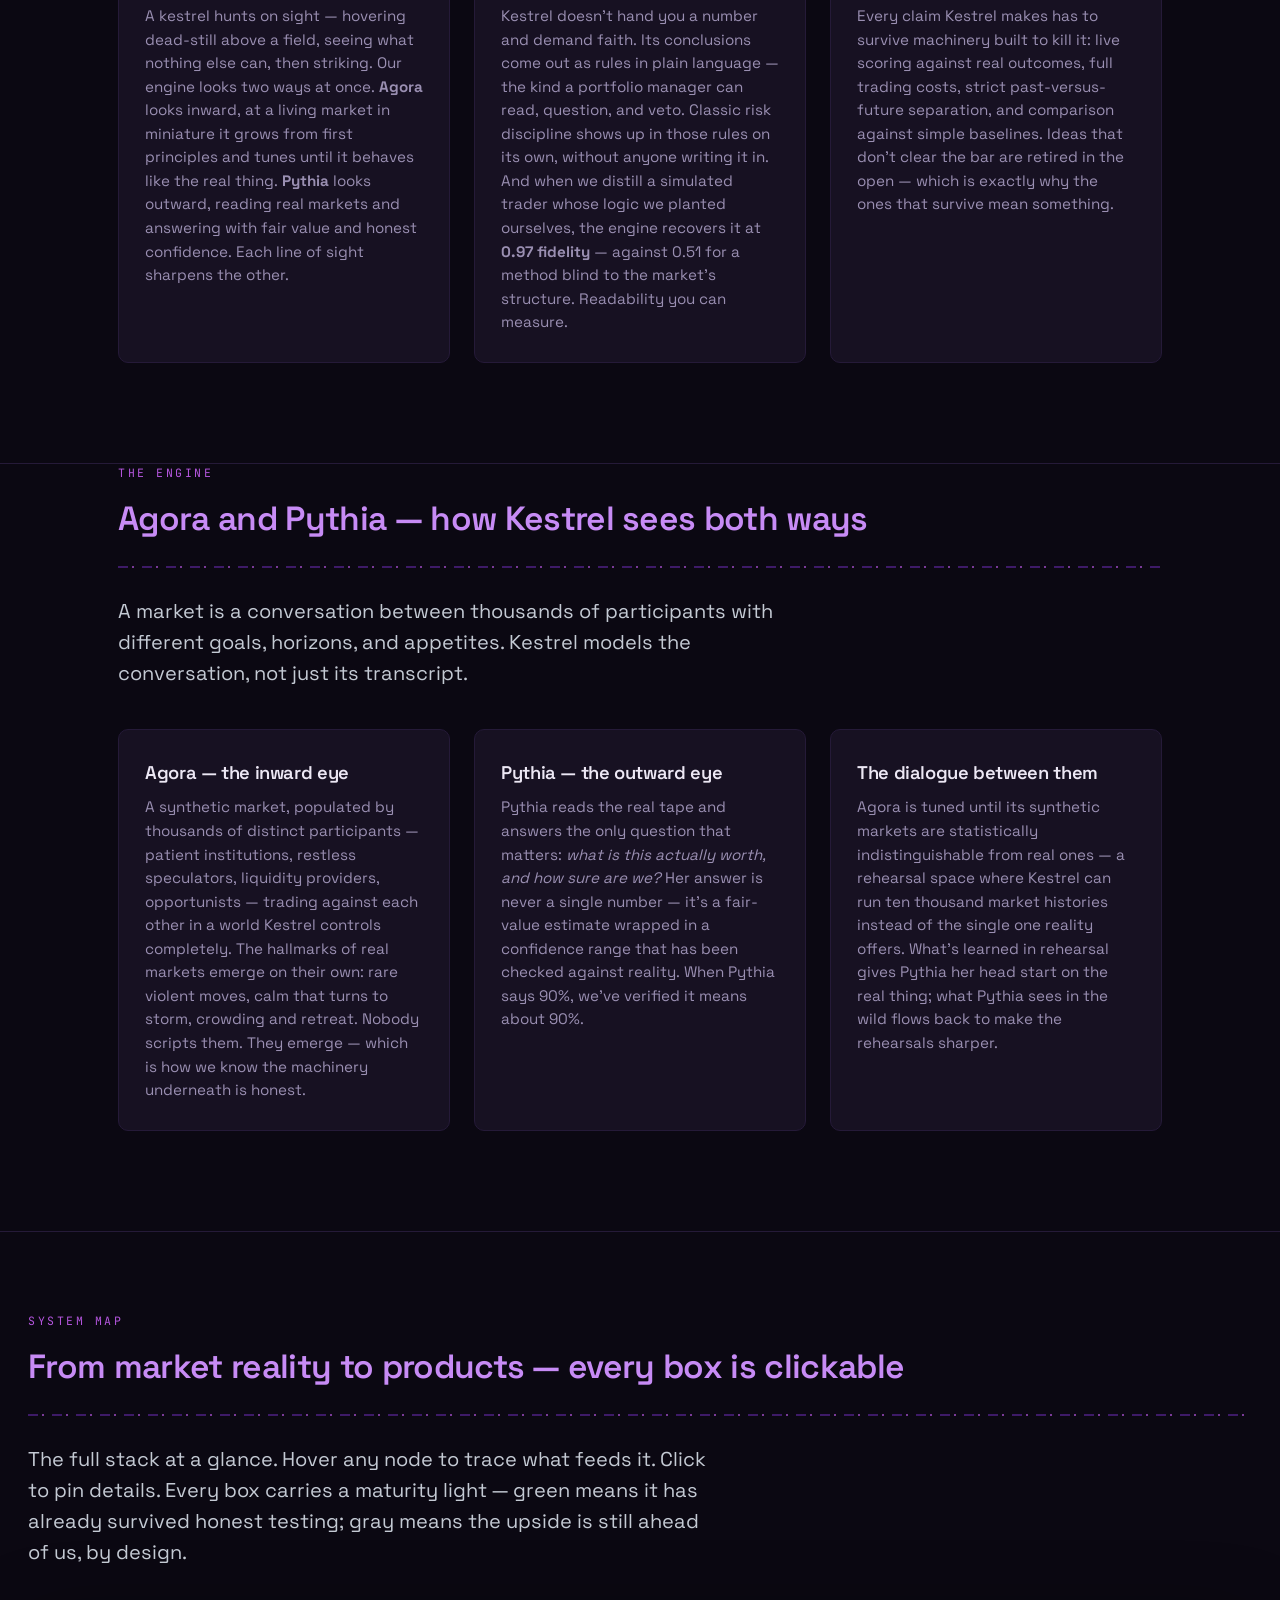
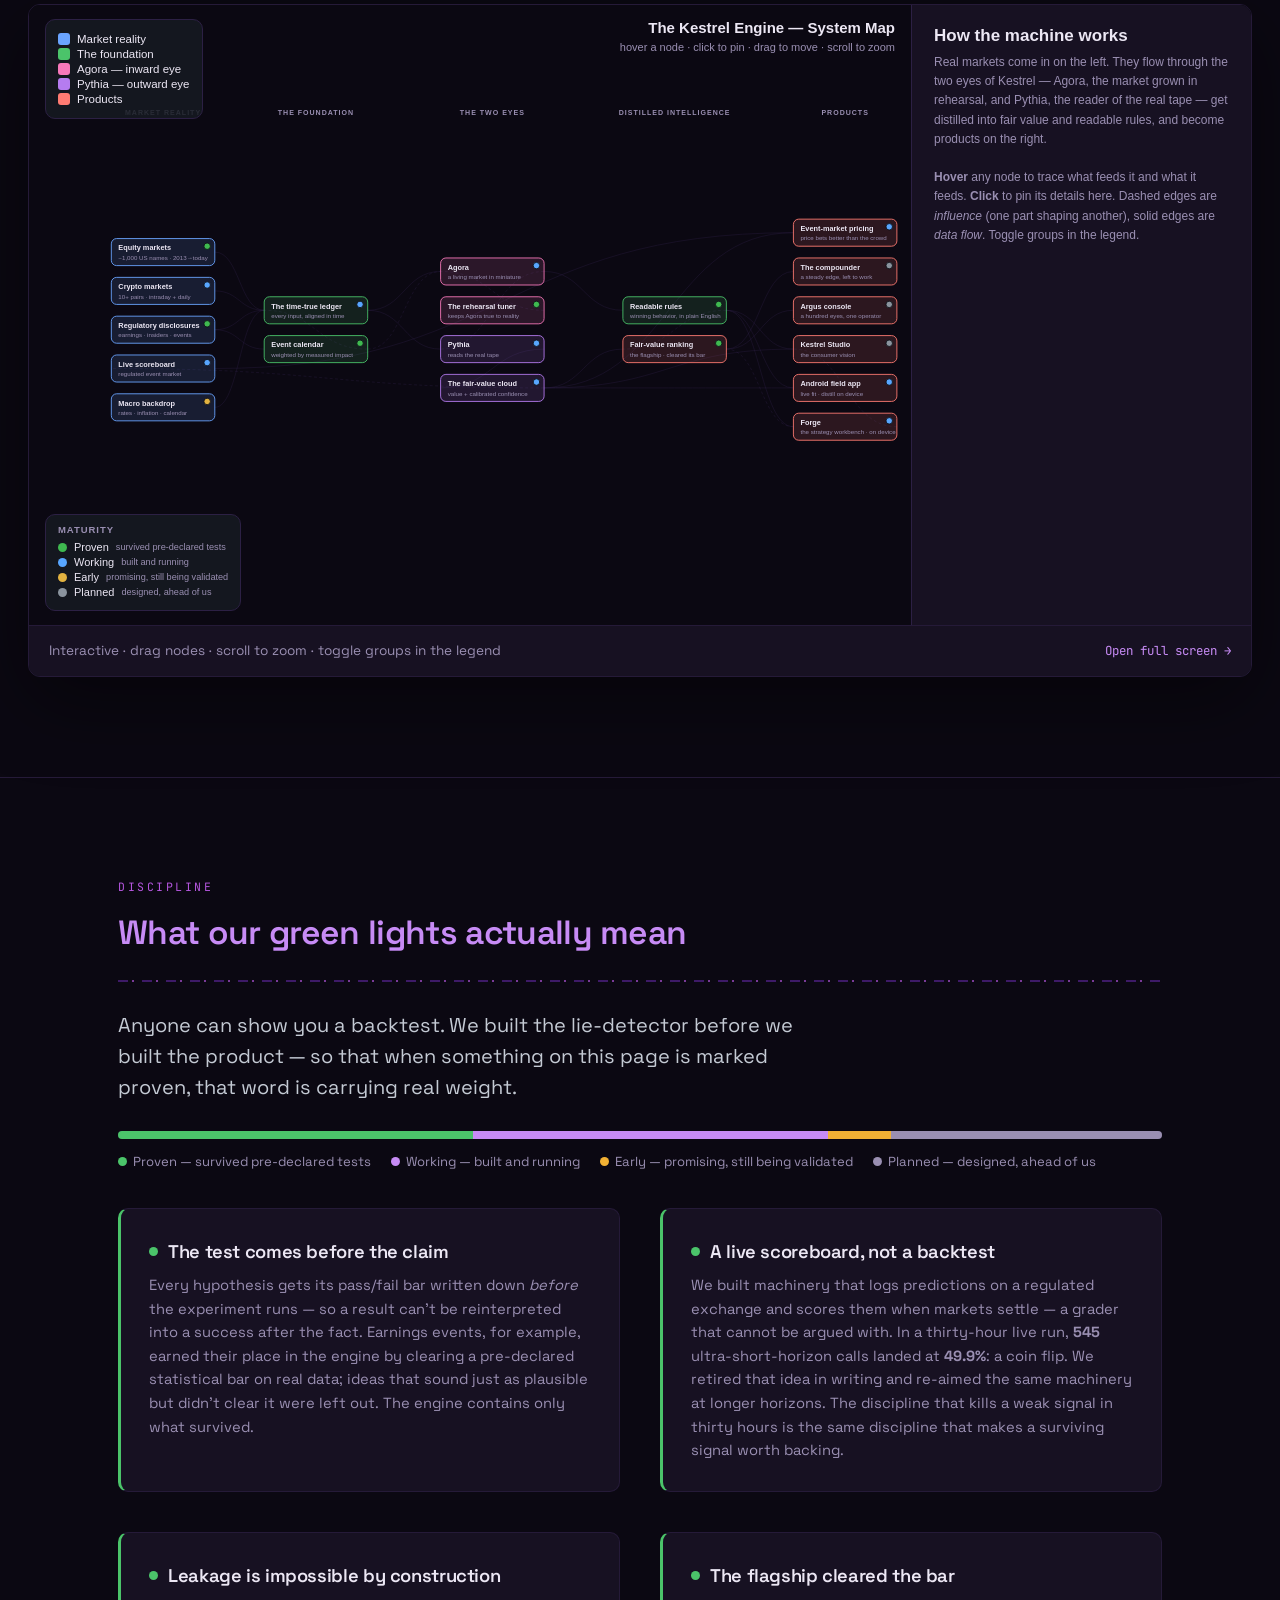
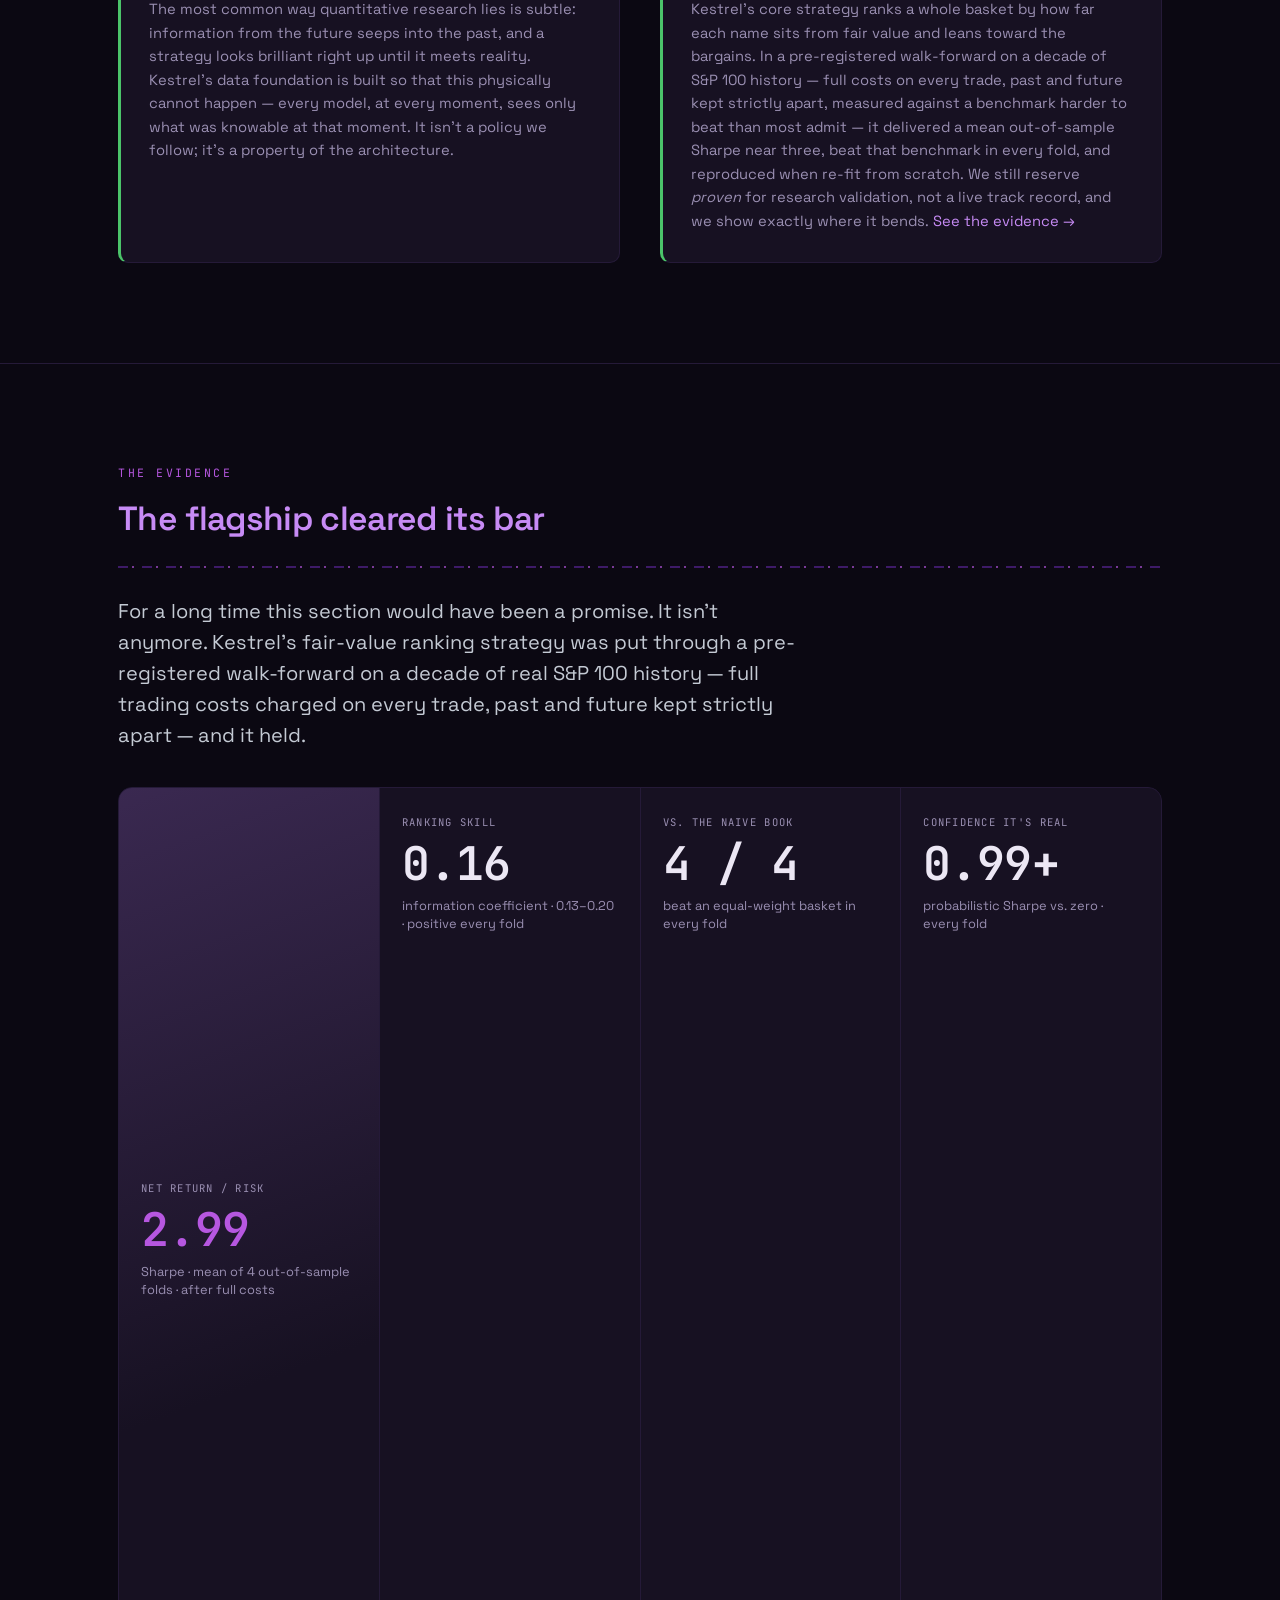
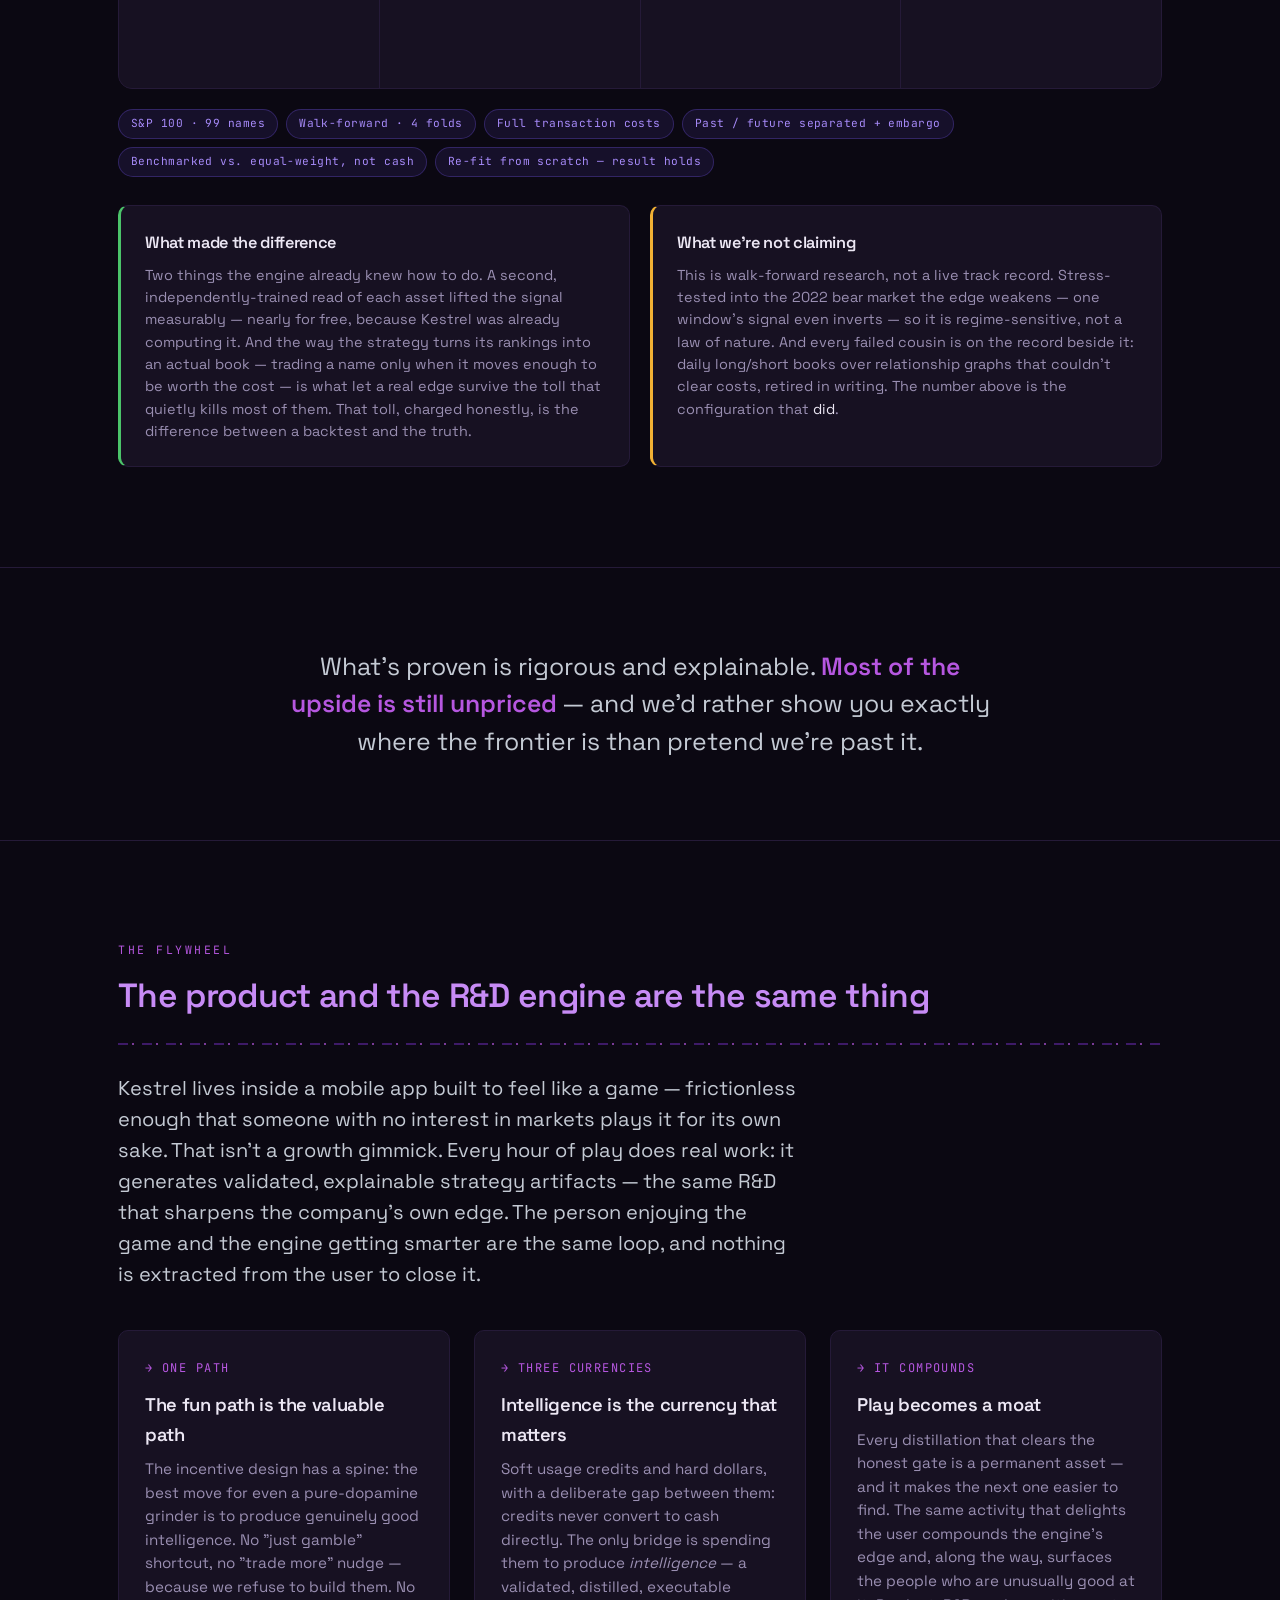
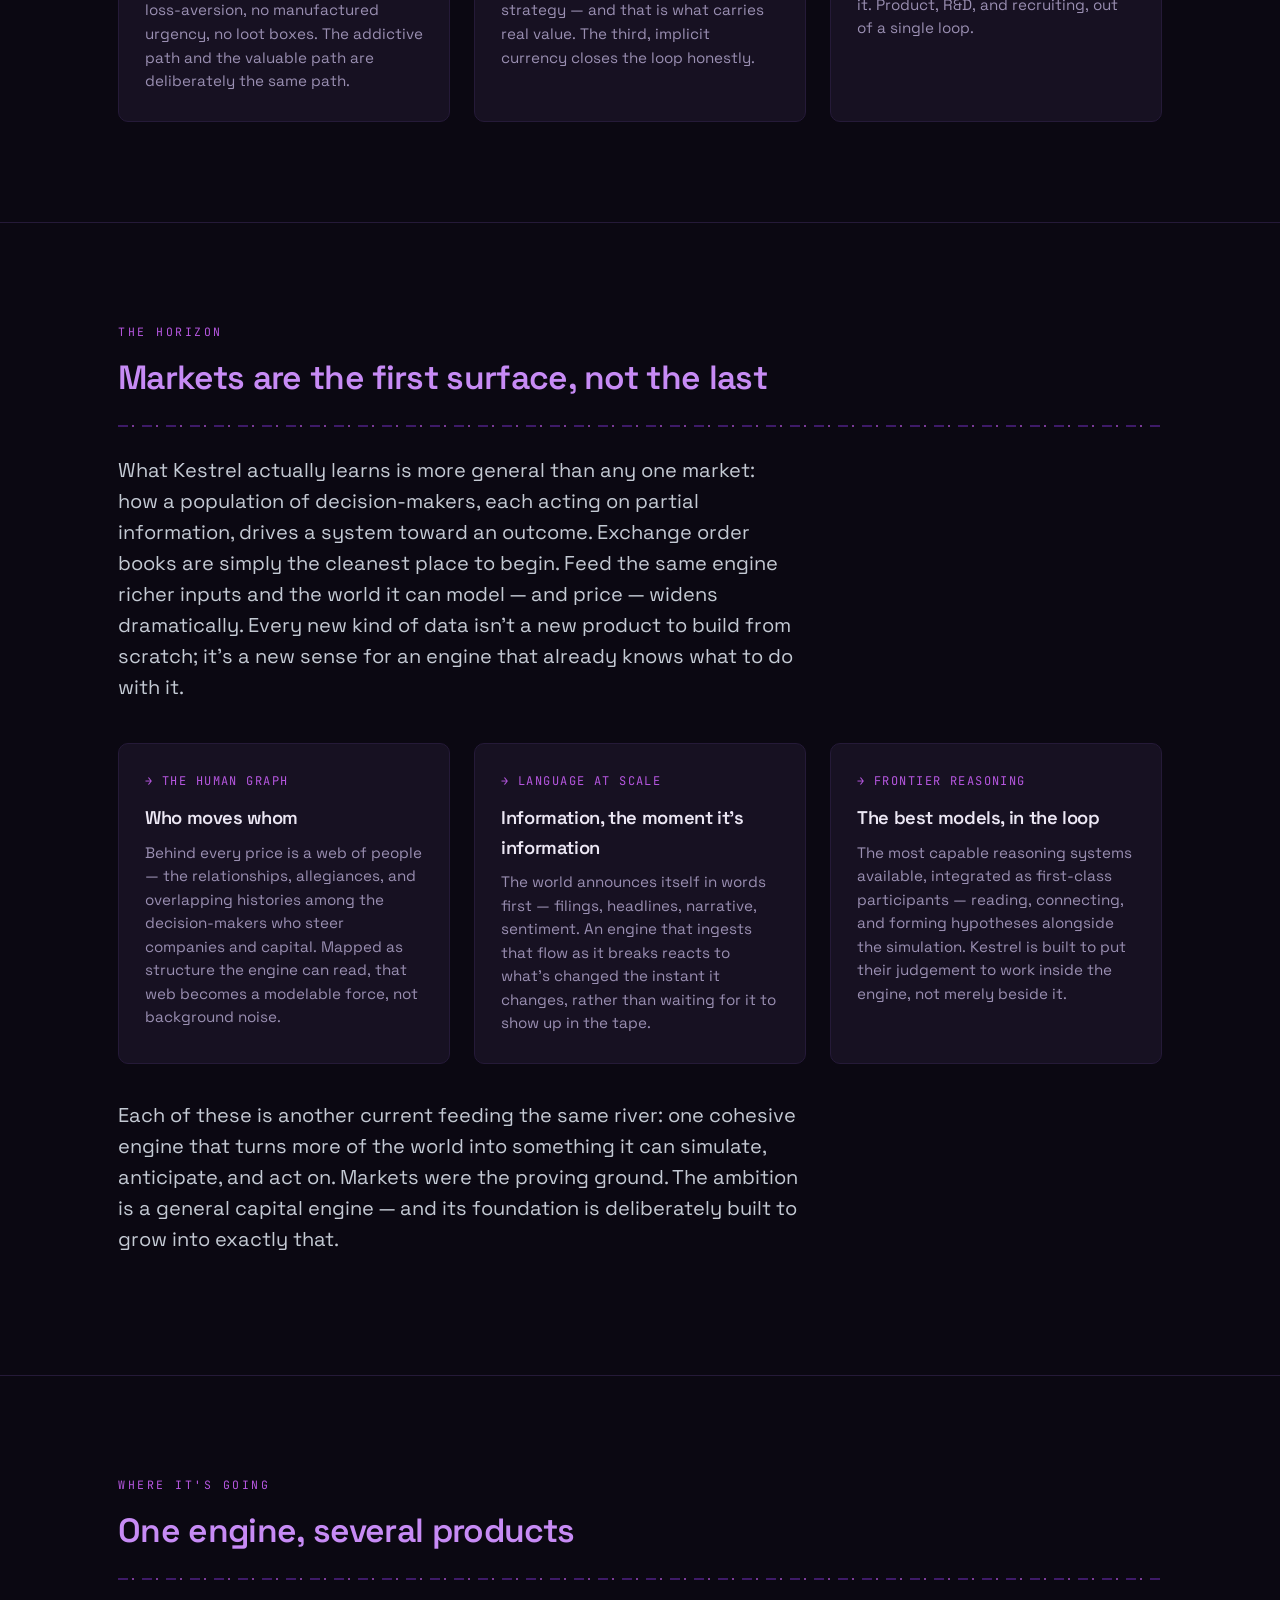
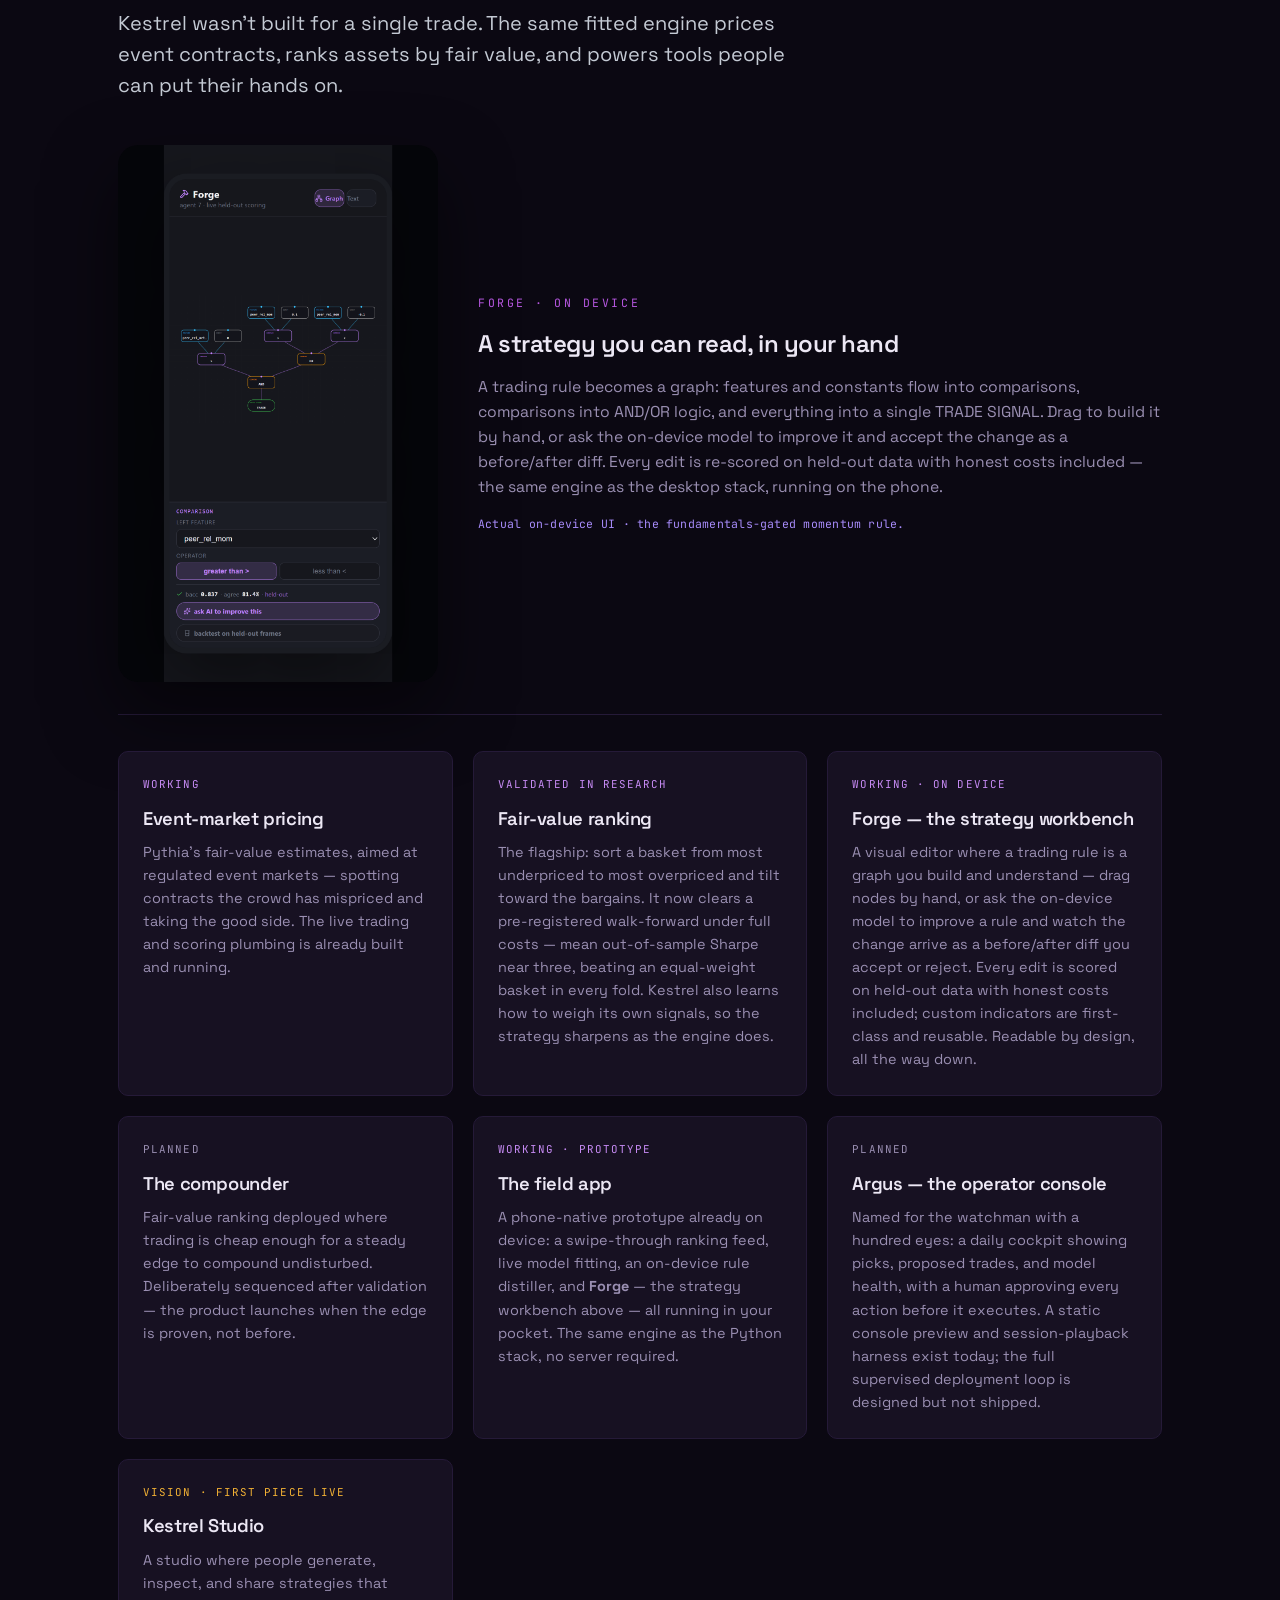
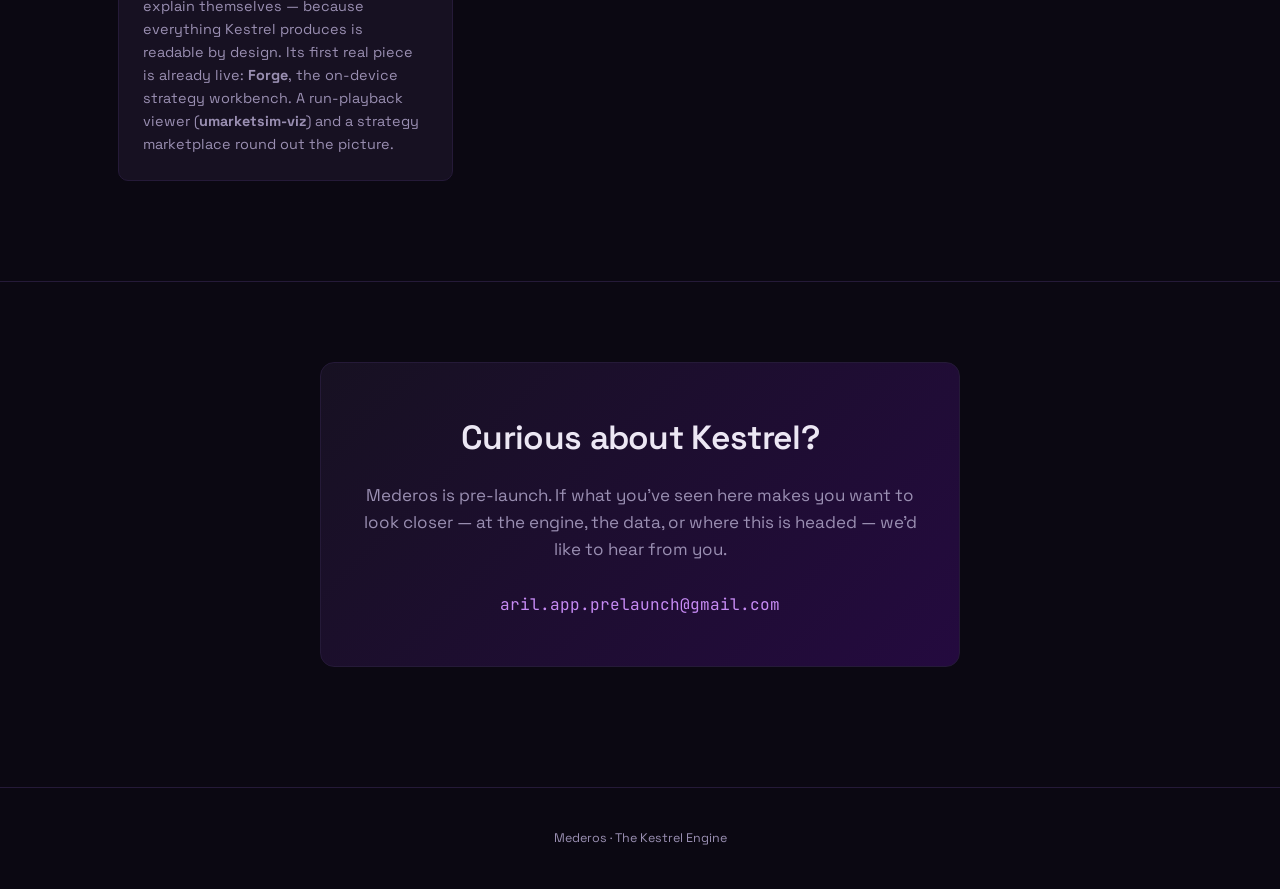
==== commit 9cea5d31: "feat(site): rename Janus -> Kestrel; add Evidence benchmark + Flywheel; real screenshots - Rename th" ====
--- a/docs/index.html
+++ b/docs/index.html
@@ -3,8 +3,17 @@
 <head>
   <meta charset="utf-8">
   <meta name="viewport" content="width=device-width, initial-scale=1">
-  <title>Mederos — The Janus Engine</title>
-  <meta name="description" content="Janus is Mederos's market engine: it learns the machinery behind price and turns it into fair-value estimates, calibrated confidence, and rules you can actually read.">
+  <title>Mederos — The Kestrel Engine</title>
+  <meta name="description" content="Kestrel is Mederos's market engine: it learns the machinery behind price and turns it into fair-value estimates, calibrated confidence, and readable strategies you can build — now validated in a pre-registered walk-forward under full trading costs.">
+  <meta property="og:type" content="website">
+  <meta property="og:title" content="Mederos — The Kestrel Engine">
+  <meta property="og:description" content="A market engine that learns the machinery behind price — fair value, calibrated confidence, and readable strategies you can build. Flagship validated in a walk-forward under full costs.">
+  <meta property="og:image" content="https://davisdevelopment.github.io/aril/img/system-map.png">
+  <meta property="og:url" content="https://davisdevelopment.github.io/aril/">
+  <meta name="twitter:card" content="summary_large_image">
+  <meta name="twitter:title" content="Mederos — The Kestrel Engine">
+  <meta name="twitter:description" content="A market engine that learns the machinery behind price. Flagship validated in a walk-forward under full costs.">
+  <meta name="twitter:image" content="https://davisdevelopment.github.io/aril/img/system-map.png">
   <link rel="icon" type="image/png" href="favicon.png">
   <link rel="apple-touch-icon" href="logo-512.png">
   <link rel="preconnect" href="https://fonts.googleapis.com">
@@ -14,12 +23,14 @@
 <body>
 
 <nav>
-  <a class="logo" href="#top"><img class="logo-mark" src="logo-512.png" alt="">Mederos <span>/ Janus</span></a>
+  <a class="logo" href="#top"><img class="logo-mark" src="logo-512.png" alt="">Mederos <span>/ Kestrel</span></a>
   <ul>
     <li><a href="#thesis">The thesis</a></li>
     <li><a href="#engine">The engine</a></li>
     <li><a href="#map">System map</a></li>
     <li><a href="#discipline">Discipline</a></li>
+    <li><a href="#evidence">Evidence</a></li>
+    <li><a href="#flywheel">Flywheel</a></li>
     <li><a href="#horizon">Horizon</a></li>
     <li><a href="#products">Products</a></li>
   </ul>
@@ -28,13 +39,14 @@
 
 <section class="hero" id="top">
   <div class="wrap">
-    <img class="hero-mark" src="logo-512.png" alt="The Janus Engine">
+    <img class="hero-mark" src="logo-512.png" alt="The Kestrel Engine">
     <div class="badge-pre">Pre-launch · 2026</div>
-    <h1>Markets have <span class="accent">internals</span>.<br>Janus learns them.</h1>
+    <h1>Markets have <span class="accent">internals</span>.<br>Kestrel learns them.</h1>
     <p class="tagline">
-      Janus is Mederos's market engine. It doesn't chase the chart — it learns the machinery
-      that produces the chart, then turns what it learns into fair-value estimates,
-      calibrated confidence, and rules a human can read and challenge.
+      Kestrel is Mederos's market engine. It doesn't chase the chart — it learns the machinery
+      that produces the chart, then turns what it learns into fair-value estimates, calibrated
+      confidence, and readable strategies a person can build and challenge. Its flagship has now
+      cleared a pre-registered walk-forward under full trading costs.
     </p>
     <div class="hero-stats">
       <div class="stat">
@@ -68,14 +80,14 @@
     <div class="meander"></div>
     <p class="lead">
       Most quantitative models study the shadow — the price series itself — and inherit all
-      the noise and opacity that comes with it. Janus studies the thing casting the shadow:
+      the noise and opacity that comes with it. Kestrel studies the thing casting the shadow:
       the crowd of participants whose decisions become the price. Understand the crowd,
       and the chart stops being a mystery and starts being an output.
     </p>
     <div class="flow-strip">
       <span class="flow-node">Real markets</span>
       <span class="flow-arr">→</span>
-      <span class="flow-node highlight">The Janus Engine</span>
+      <span class="flow-node highlight">The Kestrel Engine</span>
       <span class="flow-arr">→</span>
       <span class="flow-node">Fair value + confidence</span>
       <span class="flow-arr">→</span>
@@ -85,30 +97,33 @@
     </div>
     <div class="pillar-grid">
       <div class="pillar">
-        <div class="icon">01 · TWO FACES</div>
+        <div class="icon">01 · TWO EYES</div>
         <h3>One engine, looking both ways</h3>
         <p>
-          Like its namesake, Janus has two faces. <strong>Agora</strong> looks inward —
-          a living market in miniature, grown from first principles and tuned until it behaves
-          like the real thing. <strong>Pythia</strong> looks outward — reading real markets and
-          answering with fair value and honest confidence. Each face sharpens the other.
+          A kestrel hunts on sight — hovering dead-still above a field, seeing what nothing else
+          can, then striking. Our engine looks two ways at once. <strong>Agora</strong> looks
+          inward, at a living market in miniature it grows from first principles and tunes until it
+          behaves like the real thing. <strong>Pythia</strong> looks outward, reading real markets
+          and answering with fair value and honest confidence. Each line of sight sharpens the other.
         </p>
       </div>
       <div class="pillar">
         <div class="icon">02 · READABLE</div>
         <h3>Answers you can argue with</h3>
         <p>
-          Janus doesn't hand you a number and demand faith. Its conclusions come out as
-          rules in plain language — the kind a portfolio manager can read, question,
-          and veto. Classic risk discipline shows up in those rules on its own,
-          without anyone writing it in. That's what earned our trust in the approach.
+          Kestrel doesn't hand you a number and demand faith. Its conclusions come out as
+          rules in plain language — the kind a portfolio manager can read, question, and veto.
+          Classic risk discipline shows up in those rules on its own, without anyone writing it in.
+          And when we distill a simulated trader whose logic we planted ourselves, the engine
+          recovers it at <strong>0.97 fidelity</strong> — against 0.51 for a method blind to the
+          market's structure. Readability you can measure.
         </p>
       </div>
       <div class="pillar">
         <div class="icon">03 · DISCIPLINED</div>
         <h3>The bar is set before the test</h3>
         <p>
-          Every claim Janus makes has to survive machinery built to kill it: live scoring
+          Every claim Kestrel makes has to survive machinery built to kill it: live scoring
           against real outcomes, full trading costs, strict past-versus-future separation,
           and comparison against simple baselines. Ideas that don't clear the bar are retired
           in the open — which is exactly why the ones that survive mean something.
@@ -121,26 +136,26 @@
 <section class="pillars" id="engine" style="padding-top:0">
   <div class="wrap">
     <div class="section-label">The engine</div>
-    <h2>Agora and Pythia — the two faces of Janus</h2>
+    <h2>Agora and Pythia — how Kestrel sees both ways</h2>
     <div class="meander"></div>
     <p class="lead">
       A market is a conversation between thousands of participants with different goals,
-      horizons, and appetites. Janus models the conversation, not just its transcript.
+      horizons, and appetites. Kestrel models the conversation, not just its transcript.
     </p>
     <div class="pillar-grid">
       <div class="pillar">
-        <h3>Agora — the inward face</h3>
+        <h3>Agora — the inward eye</h3>
         <p>
           A synthetic market, populated by thousands of distinct participants — patient
           institutions, restless speculators, liquidity providers, opportunists — trading
-          against each other in a world Janus controls completely. The hallmarks of real
+          against each other in a world Kestrel controls completely. The hallmarks of real
           markets emerge on their own: rare violent moves, calm that turns to storm,
           crowding and retreat. Nobody scripts them. They emerge — which is how we know
           the machinery underneath is honest.
         </p>
       </div>
       <div class="pillar">
-        <h3>Pythia — the outward face</h3>
+        <h3>Pythia — the outward eye</h3>
         <p>
           Pythia reads the real tape and answers the only question that matters:
           <em>what is this actually worth, and how sure are we?</em> Her answer is never
@@ -153,7 +168,7 @@
         <h3>The dialogue between them</h3>
         <p>
           Agora is tuned until its synthetic markets are statistically indistinguishable
-          from real ones — a rehearsal space where Janus can run ten thousand market
+          from real ones — a rehearsal space where Kestrel can run ten thousand market
           histories instead of the single one reality offers. What's learned in rehearsal
           gives Pythia her head start on the real thing; what Pythia sees in the wild
           flows back to make the rehearsals sharper.
@@ -174,7 +189,7 @@
       honest testing; gray means the upside is still ahead of us, by design.
     </p>
     <div class="map-frame-wrap">
-      <iframe src="system-map.html" title="The Janus Engine — interactive system map" loading="lazy"></iframe>
+      <iframe src="system-map.html" title="The Kestrel Engine — interactive system map" loading="lazy"></iframe>
       <div class="map-caption">
         <span>Interactive · drag nodes · scroll to zoom · toggle groups in the legend</span>
         <a href="system-map.html" target="_blank" rel="noopener">Open full screen →</a>
@@ -194,10 +209,10 @@
     </p>
 
     <div class="maturity-bar">
-      <span style="width:28%;background:var(--long)" title="Proven"></span>
-      <span style="width:32%;background:var(--signal)" title="Working"></span>
-      <span style="width:12%;background:var(--heat)" title="Early"></span>
-      <span style="width:28%;background:var(--muted)" title="Planned"></span>
+      <span style="width:34%;background:var(--long)" title="Proven"></span>
+      <span style="width:34%;background:var(--signal)" title="Working"></span>
+      <span style="width:6%;background:var(--heat)" title="Early"></span>
+      <span style="width:26%;background:var(--muted)" title="Planned"></span>
     </div>
     <div class="maturity-legend">
       <span><span class="status-dot proven"></span> Proven — survived pre-declared tests</span>
@@ -234,21 +249,91 @@
         <p>
           The most common way quantitative research lies is subtle: information from the
           future seeps into the past, and a strategy looks brilliant right up until it meets
-          reality. Janus's data foundation is built so that this physically cannot happen —
+          reality. Kestrel's data foundation is built so that this physically cannot happen —
           every model, at every moment, sees only what was knowable at that moment. It isn't
           a policy we follow; it's a property of the architecture.
         </p>
       </div>
-      <div class="honesty-card early">
-        <h3><span class="status-dot early"></span> The flagship strategy, tested the hard way</h3>
-        <p>
-          Janus's core strategy ranks a whole basket of assets by how far each sits from
-          fair value, and leans toward the bargains. It is being validated under the most
-          hostile conditions we can construct: full trading costs charged on every trade,
-          strict separation of past and future, and head-to-head comparison against simple
-          benchmarks that are harder to beat than most people admit. We mark it
-          <em>early</em> rather than proven because our bar for "proven" is high — and
-          because a green light you can trust is worth more than a headline you can't.
+      <div class="honesty-card proven">
+        <h3><span class="status-dot proven"></span> The flagship cleared the bar</h3>
+        <p>
+          Kestrel's core strategy ranks a whole basket by how far each name sits from fair value
+          and leans toward the bargains. In a pre-registered walk-forward on a decade of
+          S&amp;P 100 history — full costs on every trade, past and future kept strictly apart,
+          measured against a benchmark harder to beat than most admit — it delivered a mean
+          out-of-sample Sharpe near three, beat that benchmark in every fold, and reproduced when
+          re-fit from scratch. We still reserve <em>proven</em> for research validation, not a live
+          track record, and we show exactly where it bends. <a href="#evidence">See the evidence →</a>
+        </p>
+      </div>
+    </div>
+  </div>
+</section>
+
+<section class="evidence" id="evidence">
+  <div class="wrap">
+    <div class="section-label">The evidence</div>
+    <h2>The flagship cleared its bar</h2>
+    <div class="meander"></div>
+    <p class="lead">
+      For a long time this section would have been a promise. It isn't anymore. Kestrel's fair-value
+      ranking strategy was put through a pre-registered walk-forward on a decade of real S&amp;P 100
+      history — full trading costs charged on every trade, past and future kept strictly apart — and
+      it held.
+    </p>
+
+    <div class="bench-board">
+      <div class="bench-cell hero">
+        <span class="bench-lbl">Net return / risk</span>
+        <span class="bench-num">2.99</span>
+        <span class="bench-sub">Sharpe · mean of 4 out-of-sample folds · after full costs</span>
+      </div>
+      <div class="bench-cell">
+        <span class="bench-lbl">Ranking skill</span>
+        <span class="bench-num">0.16</span>
+        <span class="bench-sub">information coefficient · 0.13–0.20 · positive every fold</span>
+      </div>
+      <div class="bench-cell">
+        <span class="bench-lbl">vs. the naive book</span>
+        <span class="bench-num">4 / 4</span>
+        <span class="bench-sub">beat an equal-weight basket in every fold</span>
+      </div>
+      <div class="bench-cell">
+        <span class="bench-lbl">Confidence it's real</span>
+        <span class="bench-num">0.99+</span>
+        <span class="bench-sub">probabilistic Sharpe vs. zero · every fold</span>
+      </div>
+    </div>
+
+    <div class="bench-method">
+      <span class="bench-tag">S&amp;P 100 · 99 names</span>
+      <span class="bench-tag">Walk-forward · 4 folds</span>
+      <span class="bench-tag">Full transaction costs</span>
+      <span class="bench-tag">Past / future separated + embargo</span>
+      <span class="bench-tag">Benchmarked vs. equal-weight, not cash</span>
+      <span class="bench-tag">Re-fit from scratch — result holds</span>
+    </div>
+
+    <div class="bench-notes">
+      <div class="bench-note">
+        <h3>What made the difference</h3>
+        <p>
+          Two things the engine already knew how to do. A second, independently-trained read of each
+          asset lifted the signal measurably — nearly for free, because Kestrel was already computing
+          it. And the way the strategy turns its rankings into an actual book — trading a name only
+          when it moves enough to be worth the cost — is what let a real edge survive the toll that
+          quietly kills most of them. That toll, charged honestly, is the difference between a
+          backtest and the truth.
+        </p>
+      </div>
+      <div class="bench-note caveat">
+        <h3>What we're not claiming</h3>
+        <p>
+          This is walk-forward research, not a live track record. Stress-tested into the 2022 bear
+          market the edge weakens — one window's signal even inverts — so it is regime-sensitive, not
+          a law of nature. And every failed cousin is on the record beside it: daily long/short books
+          over relationship graphs that couldn't clear costs, retired in writing. The number above is
+          the configuration that <em>did</em>.
         </p>
       </div>
     </div>
@@ -265,13 +350,60 @@
   </div>
 </section>
 
+<section class="pillars" id="flywheel">
+  <div class="wrap">
+    <div class="section-label">The flywheel</div>
+    <h2>The product and the R&amp;D engine are the same thing</h2>
+    <div class="meander"></div>
+    <p class="lead">
+      Kestrel lives inside a mobile app built to feel like a game — frictionless enough that someone
+      with no interest in markets plays it for its own sake. That isn't a growth gimmick. Every hour
+      of play does real work: it generates validated, explainable strategy artifacts — the same R&amp;D
+      that sharpens the company's own edge. The person enjoying the game and the engine getting
+      smarter are the same loop, and nothing is extracted from the user to close it.
+    </p>
+    <div class="pillar-grid">
+      <div class="pillar">
+        <div class="icon">→ ONE PATH</div>
+        <h3>The fun path is the valuable path</h3>
+        <p>
+          The incentive design has a spine: the best move for even a pure-dopamine grinder is to
+          produce genuinely good intelligence. No "just gamble" shortcut, no "trade more" nudge —
+          because we refuse to build them. No loss-aversion, no manufactured urgency, no loot boxes.
+          The addictive path and the valuable path are deliberately the same path.
+        </p>
+      </div>
+      <div class="pillar">
+        <div class="icon">→ THREE CURRENCIES</div>
+        <h3>Intelligence is the currency that matters</h3>
+        <p>
+          Soft usage credits and hard dollars, with a deliberate gap between them: credits never
+          convert to cash directly. The only bridge is spending them to produce
+          <em>intelligence</em> — a validated, distilled, executable strategy — and that is what
+          carries real value. The third, implicit currency closes the loop honestly.
+        </p>
+      </div>
+      <div class="pillar">
+        <div class="icon">→ IT COMPOUNDS</div>
+        <h3>Play becomes a moat</h3>
+        <p>
+          Every distillation that clears the honest gate is a permanent asset — and it makes the
+          next one easier to find. The same activity that delights the user compounds the engine's
+          edge and, along the way, surfaces the people who are unusually good at it. Product, R&amp;D,
+          and recruiting, out of a single loop.
+        </p>
+      </div>
+    </div>
+  </div>
+</section>
+
 <section class="pillars" id="horizon">
   <div class="wrap">
     <div class="section-label">The horizon</div>
     <h2>Markets are the first surface, not the last</h2>
     <div class="meander"></div>
     <p class="lead">
-      What Janus actually learns is more general than any one market: how a population of
+      What Kestrel actually learns is more general than any one market: how a population of
       decision-makers, each acting on partial information, drives a system toward an outcome.
       Exchange order books are simply the cleanest place to begin. Feed the same engine
       richer inputs and the world it can model — and price — widens dramatically. Every new
@@ -304,7 +436,7 @@
         <p>
           The most capable reasoning systems available, integrated as first-class
           participants — reading, connecting, and forming hypotheses alongside the
-          simulation. Janus is built to put their judgement to work inside the engine,
+          simulation. Kestrel is built to put their judgement to work inside the engine,
           not merely beside it.
         </p>
       </div>
@@ -324,9 +456,25 @@
     <h2>One engine, several products</h2>
     <div class="meander"></div>
     <p class="lead">
-      Janus wasn't built for a single trade. The same fitted engine prices event contracts,
+      Kestrel wasn't built for a single trade. The same fitted engine prices event contracts,
       ranks assets by fair value, and powers tools people can put their hands on.
     </p>
+    <div class="product-feature">
+      <img class="product-shot" src="img/forge.png"
+        alt="Forge — a trading rule drawn as a node graph on a phone, with a live held-out score" loading="lazy">
+      <div class="product-feature-copy">
+        <div class="section-label">Forge · on device</div>
+        <h3>A strategy you can read, in your hand</h3>
+        <p>
+          A trading rule becomes a graph: features and constants flow into comparisons, comparisons
+          into AND/OR logic, and everything into a single TRADE SIGNAL. Drag to build it by hand, or
+          ask the on-device model to improve it and accept the change as a before/after diff. Every
+          edit is re-scored on held-out data with honest costs included — the same engine as the
+          desktop stack, running on the phone.
+        </p>
+        <p class="product-feature-note">Actual on-device UI · the fundamentals-gated momentum rule.</p>
+      </div>
+    </div>
     <div class="deliver-grid">
       <div class="deliver-card">
         <div class="status live">Working</div>
@@ -338,12 +486,24 @@
         </p>
       </div>
       <div class="deliver-card">
-        <div class="status soon">Early · validating</div>
+        <div class="status live">Validated in research</div>
         <h3>Fair-value ranking</h3>
         <p>
-          The flagship: sort a basket from most underpriced to most overpriced and tilt
-          toward the bargains. Janus can also learn how to weigh its own signals —
-          the strategy improves as the engine does.
+          The flagship: sort a basket from most underpriced to most overpriced and tilt toward the
+          bargains. It now clears a pre-registered walk-forward under full costs — mean out-of-sample
+          Sharpe near three, beating an equal-weight basket in every fold. Kestrel also learns how to
+          weigh its own signals, so the strategy sharpens as the engine does.
+        </p>
+      </div>
+      <div class="deliver-card">
+        <div class="status live">Working · on device</div>
+        <h3>Forge — the strategy workbench</h3>
+        <p>
+          A visual editor where a trading rule is a graph you build and understand — drag nodes by
+          hand, or ask the on-device model to improve a rule and watch the change arrive as a
+          before/after diff you accept or reject. Every edit is scored on held-out data with honest
+          costs included; custom indicators are first-class and reusable. Readable by design, all
+          the way down.
         </p>
       </div>
       <div class="deliver-card">
@@ -357,11 +517,12 @@
       </div>
       <div class="deliver-card">
         <div class="status live">Working · prototype</div>
-        <h3>Android field app</h3>
-        <p>
-          A Kotlin mobile prototype already on device: live model fitting, history playback,
-          and an on-device <strong>Distill</strong> tab that runs the same symbolic rule
-          extraction as the Python stack — readable rules, streamed from the engine on the phone.
+        <h3>The field app</h3>
+        <p>
+          A phone-native prototype already on device: a swipe-through ranking feed, live model
+          fitting, an on-device rule distiller, and <strong>Forge</strong> — the strategy workbench
+          above — all running in your pocket. The same engine as the Python stack, no server
+          required.
         </p>
       </div>
       <div class="deliver-card">
@@ -375,13 +536,13 @@
         </p>
       </div>
       <div class="deliver-card">
-        <div class="status future">Vision</div>
-        <h3>Janus Studio</h3>
-        <p>
-          A studio where users generate, inspect, and share strategies that explain
-          themselves — because everything Janus produces is readable by design.
-          Two seeds already exist: an Electron playback viewer for engine runs
-          (<strong>umarketsim-viz</strong>) and the Android prototype above.
+        <div class="status soon">Vision · first piece live</div>
+        <h3>Kestrel Studio</h3>
+        <p>
+          A studio where people generate, inspect, and share strategies that explain themselves —
+          because everything Kestrel produces is readable by design. Its first real piece is already
+          live: <strong>Forge</strong>, the on-device strategy workbench. A run-playback viewer
+          (<strong>umarketsim-viz</strong>) and a strategy marketplace round out the picture.
         </p>
       </div>
     </div>
@@ -391,7 +552,7 @@
 <section class="contact" id="contact">
   <div class="wrap">
     <div class="contact-box">
-      <h2>Curious about Janus?</h2>
+      <h2>Curious about Kestrel?</h2>
       <p>
         Mederos is pre-launch. If what you've seen here makes you want to look closer —
         at the engine, the data, or where this is headed — we'd like to hear from you.
@@ -402,7 +563,7 @@
 </section>
 
 <footer>
-  <p>Mederos · The Janus Engine</p>
+  <p>Mederos · The Kestrel Engine</p>
 </footer>
 
 </body>
--- a/docs/css/site.css
+++ b/docs/css/site.css
@@ -421,6 +421,117 @@
 .deliver-card .status.future { color: var(--muted); }
 .deliver-card p { color: var(--muted); font-size: 0.9rem; margin: 8px 0 0; }
 
+.product-feature {
+  display: grid;
+  grid-template-columns: minmax(240px, 320px) 1fr;
+  gap: 40px;
+  align-items: center;
+  margin: 36px 0 8px;
+  padding: 8px 0 32px;
+  border-bottom: 1px solid var(--grid);
+}
+.product-shot {
+  width: 100%;
+  border-radius: 20px;
+  display: block;
+  box-shadow: 0 30px 70px rgba(0, 0, 0, 0.5);
+}
+.product-feature-copy .section-label { margin-bottom: 12px; }
+.product-feature-copy h3 { font-size: 1.5rem; margin: 0 0 12px; }
+.product-feature-copy p { color: var(--muted); font-size: 0.98rem; line-height: 1.6; margin: 0; }
+.product-feature-note {
+  font-family: var(--mono);
+  font-size: 0.72rem !important;
+  color: var(--royal-soft) !important;
+  margin-top: 14px !important;
+  letter-spacing: 0.02em;
+}
+@media (max-width: 720px) {
+  .product-feature { grid-template-columns: 1fr; gap: 24px; justify-items: center; text-align: center; }
+  .product-shot { max-width: 300px; }
+}
+
+/* ── evidence / benchmark ── */
+.evidence {
+  padding: 100px 0;
+  border-top: 1px solid var(--grid);
+}
+.bench-board {
+  display: grid;
+  grid-template-columns: repeat(4, 1fr);
+  gap: 1px;
+  margin-top: 36px;
+  background: var(--grid);
+  border: 1px solid var(--grid);
+  border-radius: 14px;
+  overflow: hidden;
+}
+.bench-cell {
+  background: var(--panel);
+  padding: 26px 22px 22px;
+  display: flex;
+  flex-direction: column;
+  gap: 10px;
+}
+.bench-cell.hero {
+  background: linear-gradient(160deg, rgba(199, 139, 245, 0.13), var(--panel) 65%);
+}
+.bench-lbl {
+  font-family: var(--mono);
+  font-size: 0.66rem;
+  letter-spacing: 0.12em;
+  text-transform: uppercase;
+  color: var(--muted);
+}
+.bench-num {
+  font-family: var(--mono);
+  font-size: clamp(2rem, 4.5vw, 2.9rem);
+  font-weight: 600;
+  line-height: 1;
+  letter-spacing: -0.02em;
+  color: var(--text);
+  font-variant-numeric: tabular-nums;
+}
+.bench-cell.hero .bench-num { color: var(--tyrian-glow); }
+.bench-sub { font-size: 0.8rem; color: var(--muted); line-height: 1.4; }
+.bench-method {
+  display: flex;
+  flex-wrap: wrap;
+  gap: 8px;
+  margin-top: 20px;
+}
+.bench-tag {
+  font-family: var(--mono);
+  font-size: 0.7rem;
+  letter-spacing: 0.04em;
+  color: var(--royal-soft);
+  background: rgba(124, 92, 252, 0.1);
+  border: 1px solid rgba(124, 92, 252, 0.28);
+  border-radius: 20px;
+  padding: 5px 12px;
+}
+.bench-notes {
+  display: grid;
+  grid-template-columns: 1fr 1fr;
+  gap: 20px;
+  margin-top: 28px;
+}
+.bench-note {
+  background: var(--panel);
+  border: 1px solid var(--grid);
+  border-radius: 10px;
+  padding: 24px;
+  border-left: 3px solid var(--long);
+}
+.bench-note.caveat { border-left-color: var(--heat); }
+.bench-note h3 { margin: 0 0 8px; font-size: 1.02rem; }
+.bench-note p { color: var(--muted); font-size: 0.9rem; margin: 0; line-height: 1.55; }
+.bench-note em { color: var(--text); font-style: normal; }
+@media (max-width: 720px) {
+  .bench-board { grid-template-columns: repeat(2, 1fr); }
+  .bench-notes { grid-template-columns: 1fr; }
+}
+
 /* ── philosophy ── */
 .philosophy {
   padding: 80px 0;
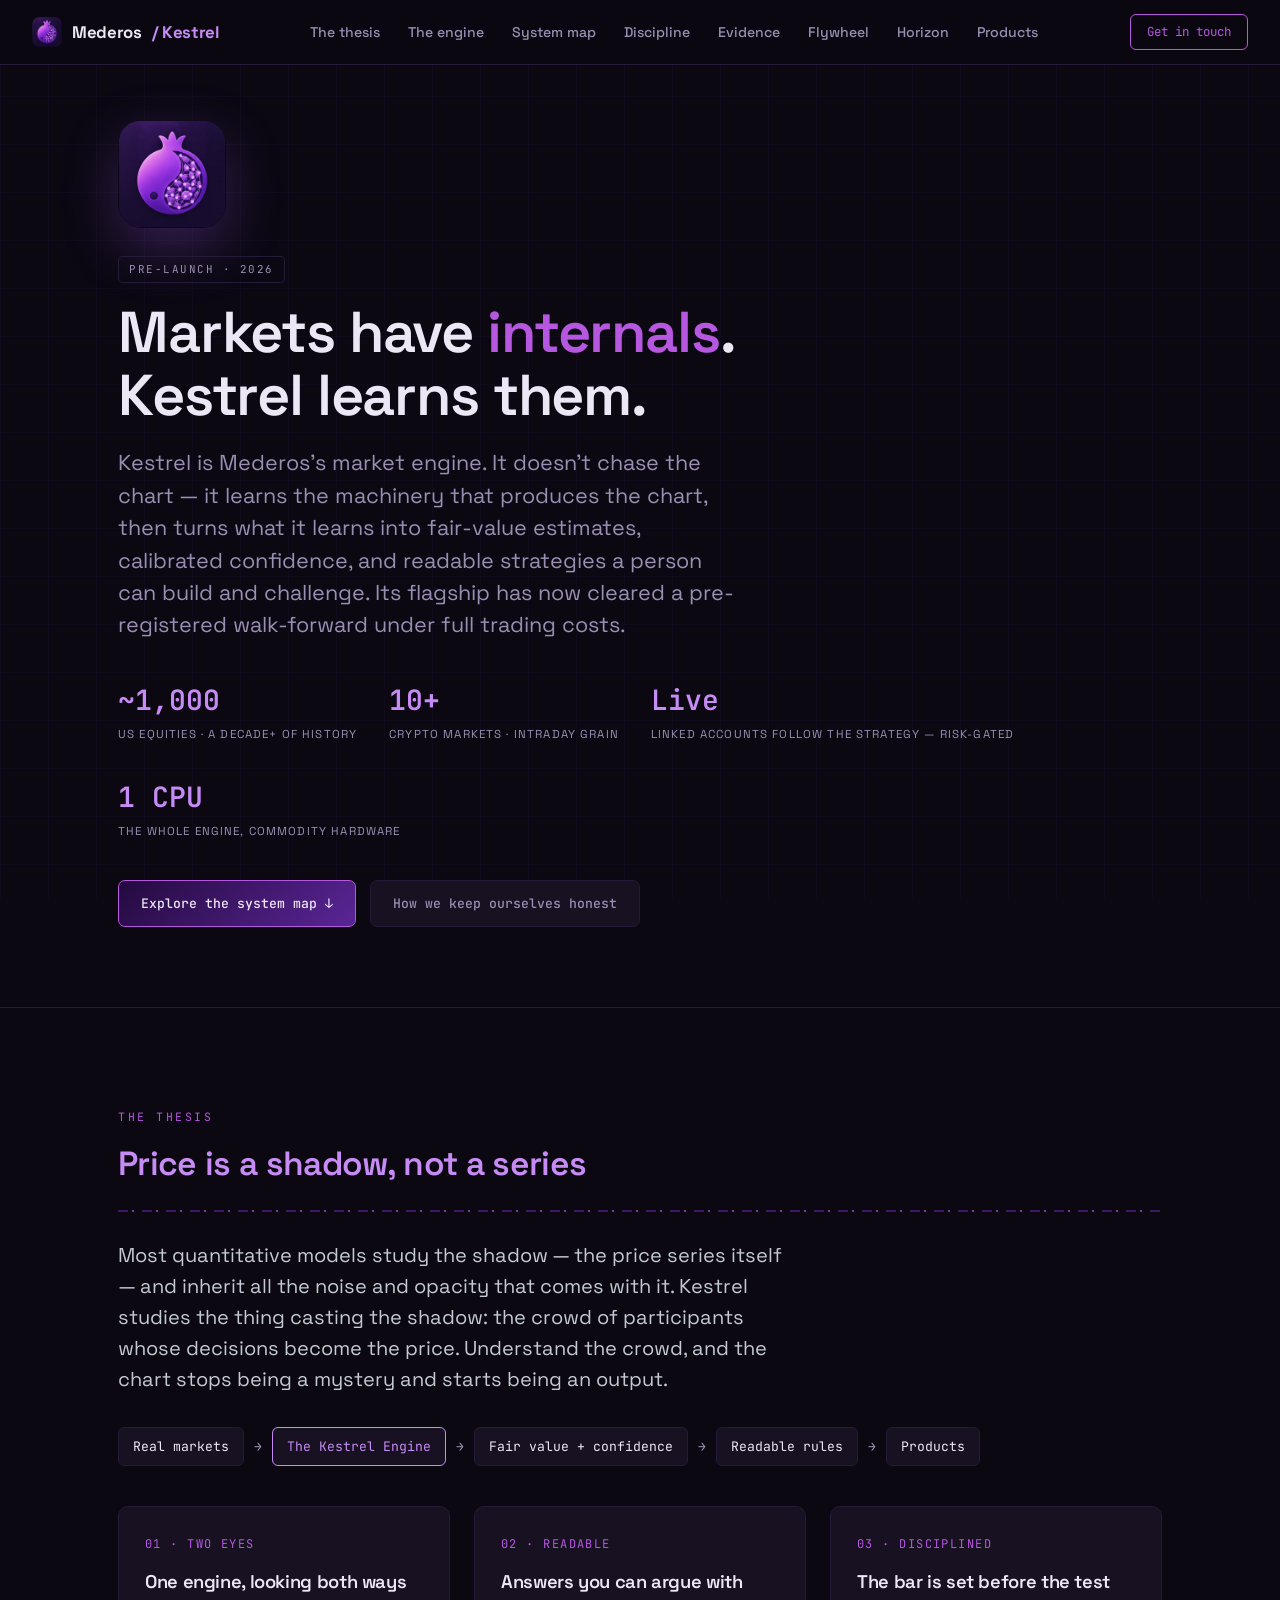
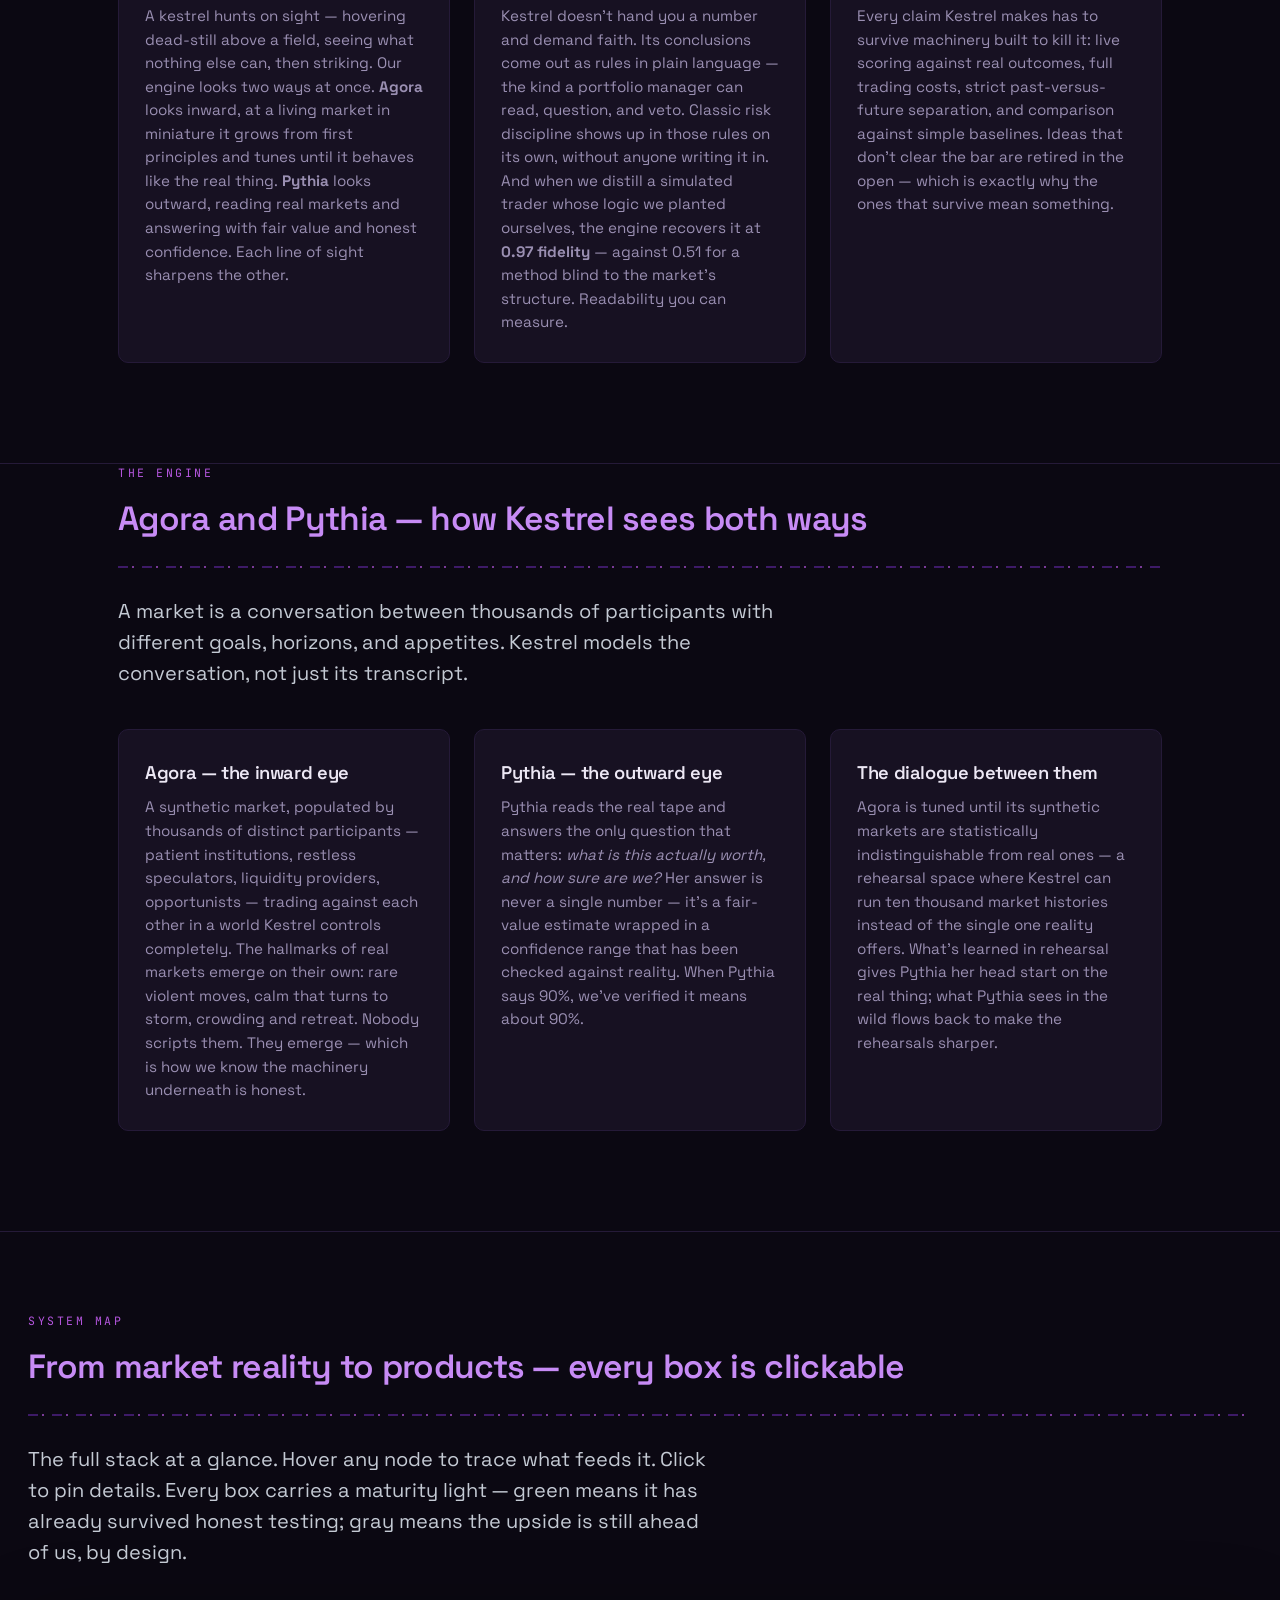
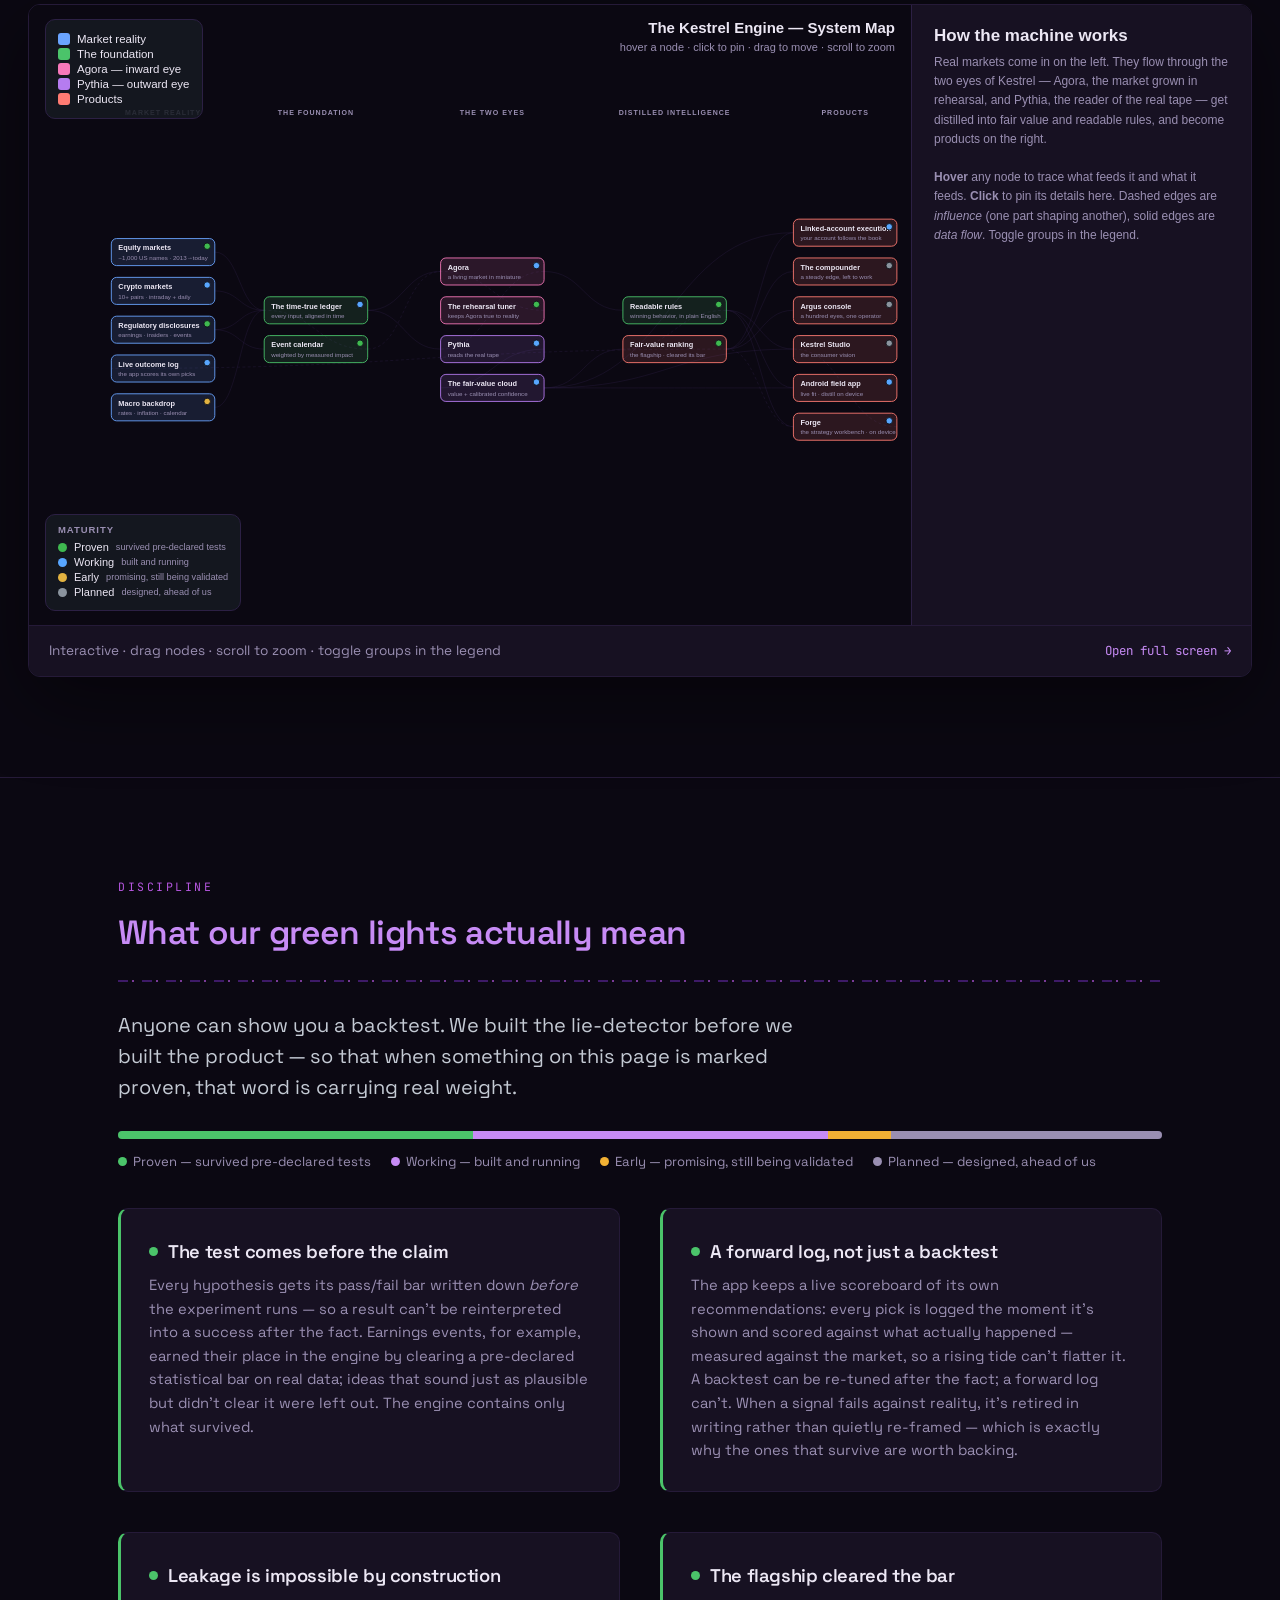
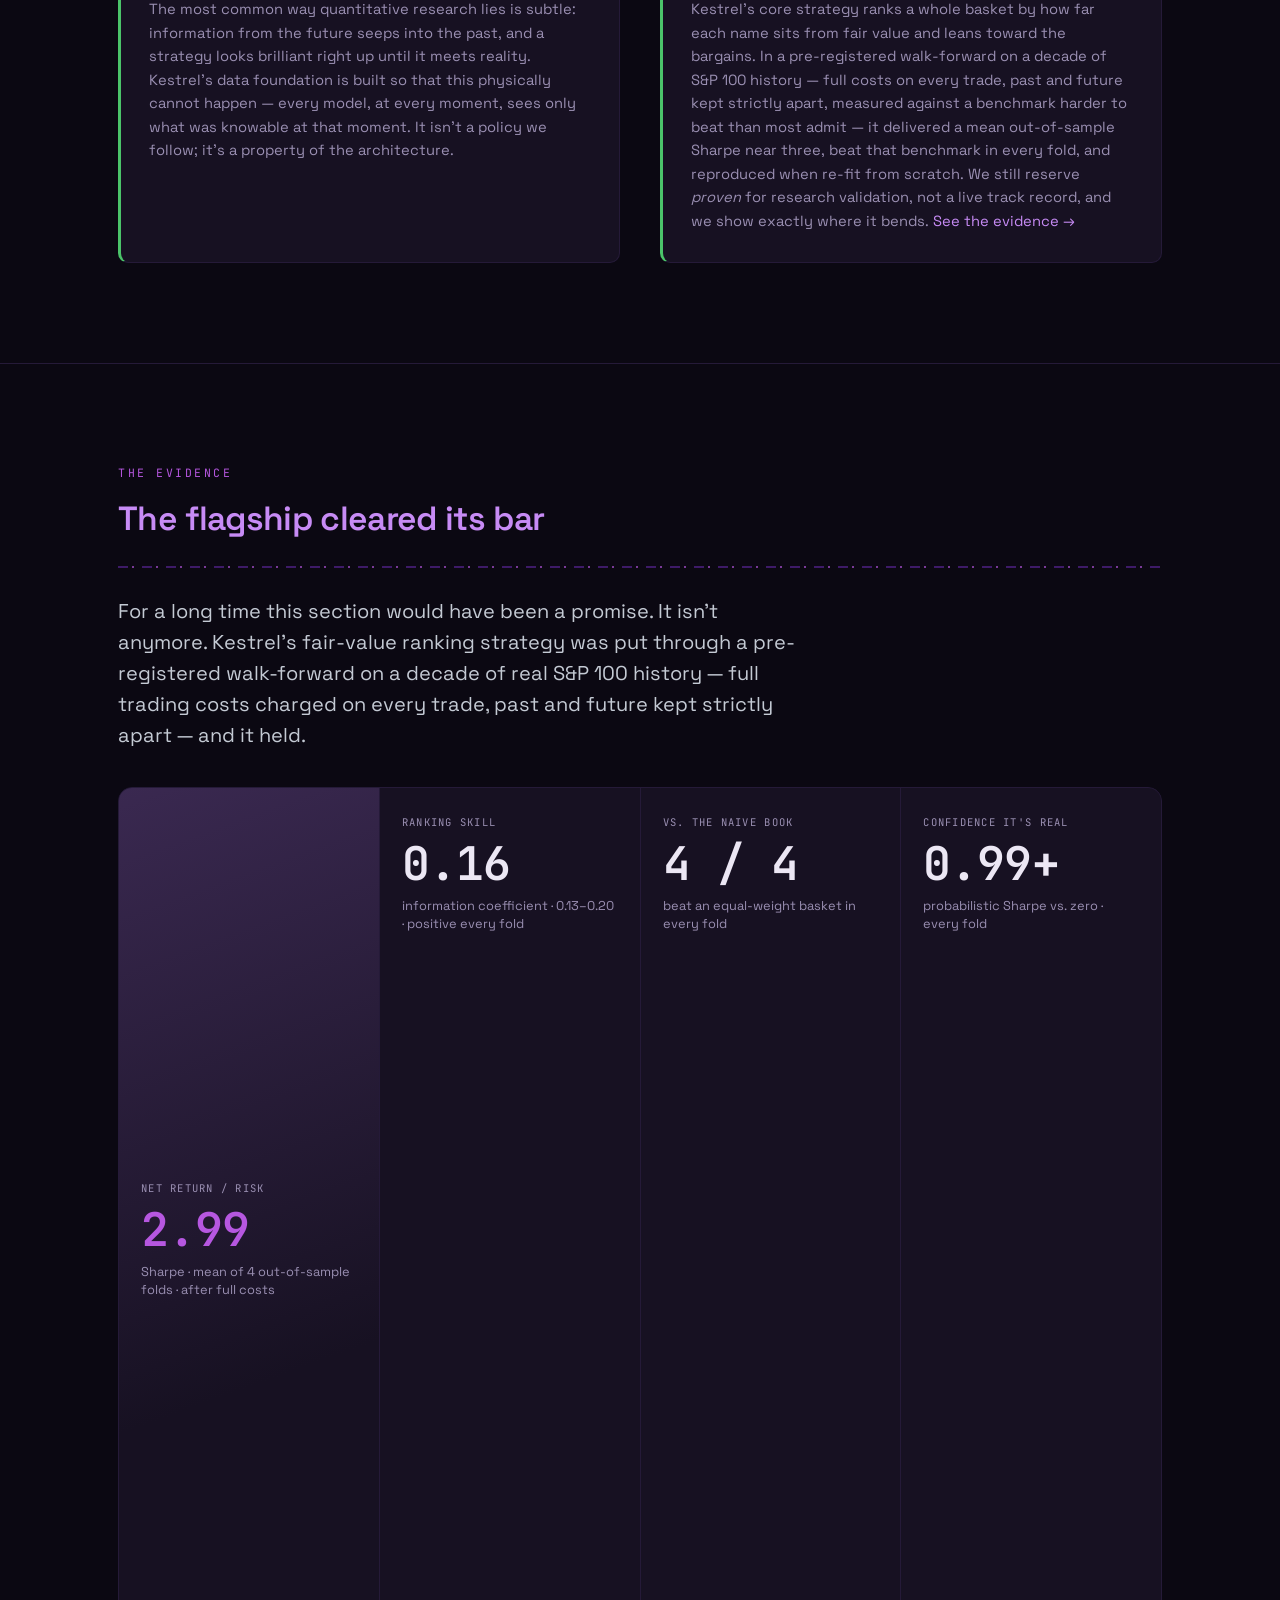
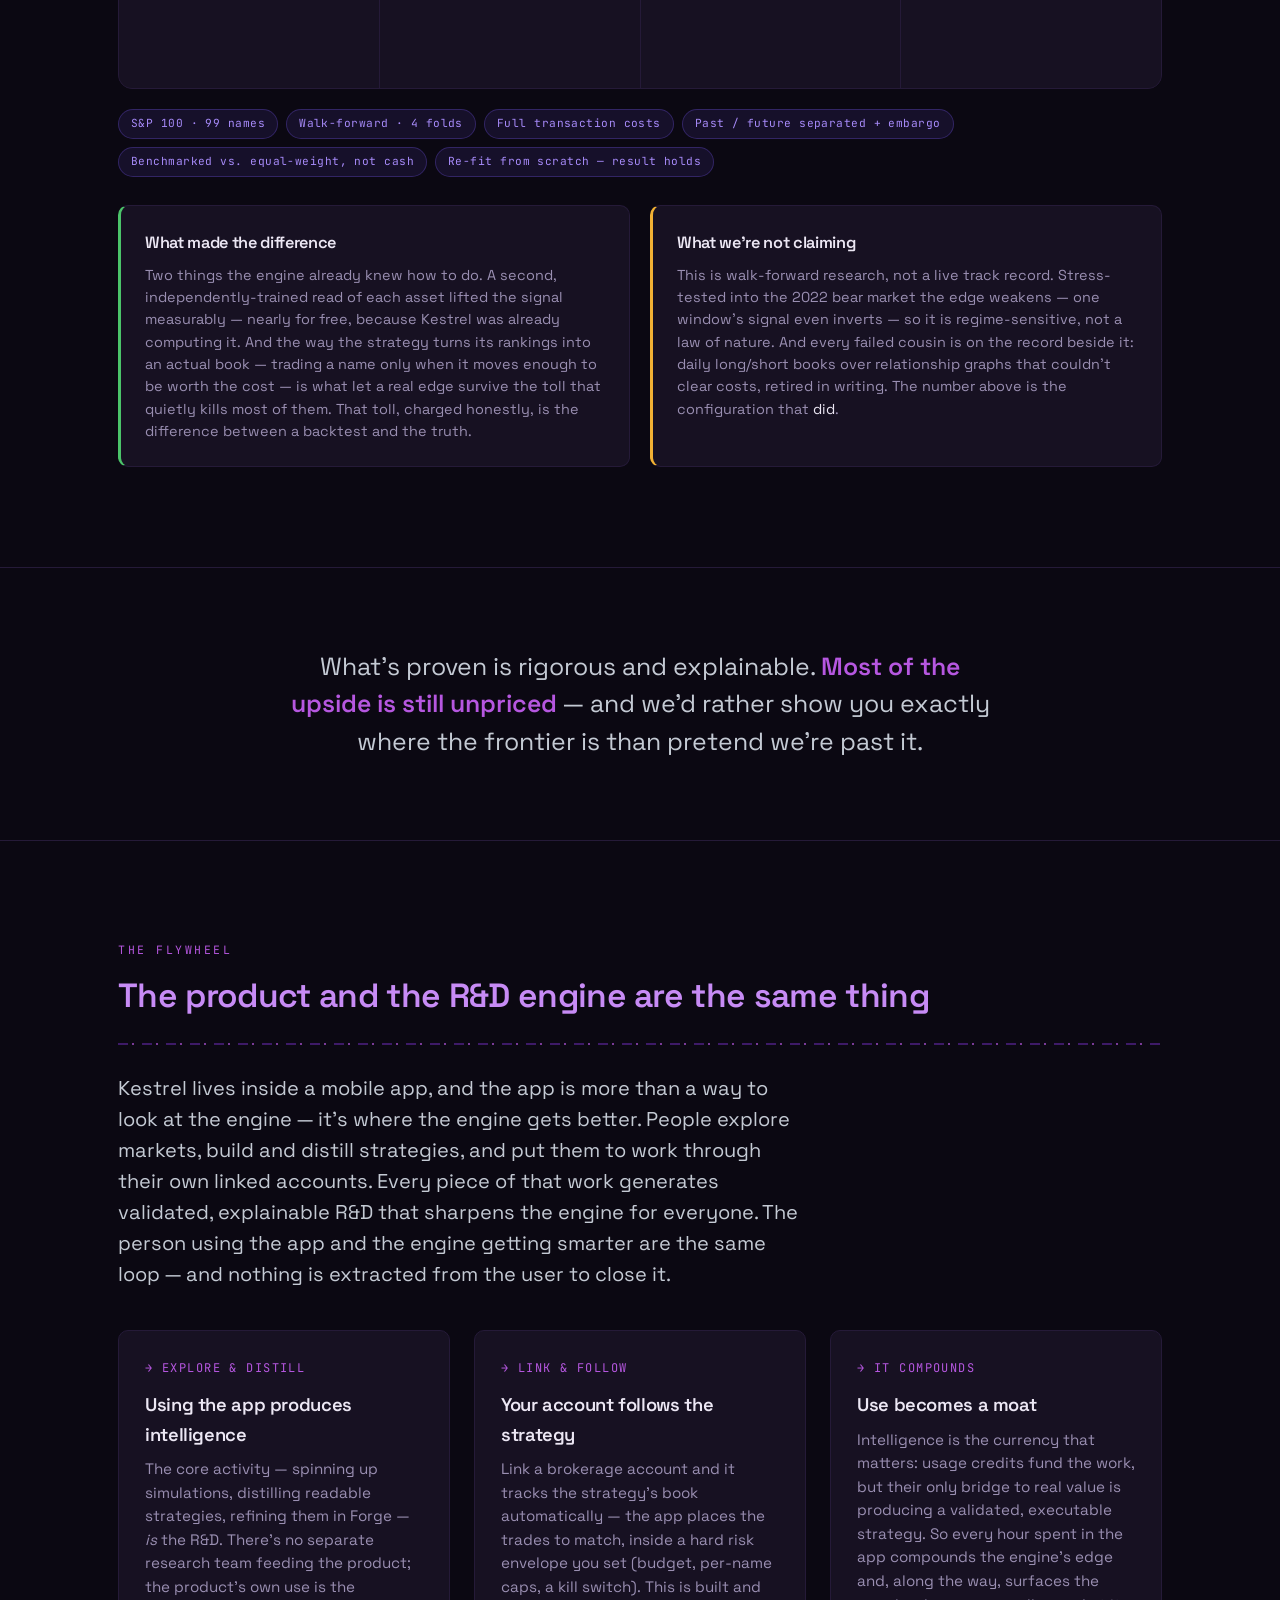
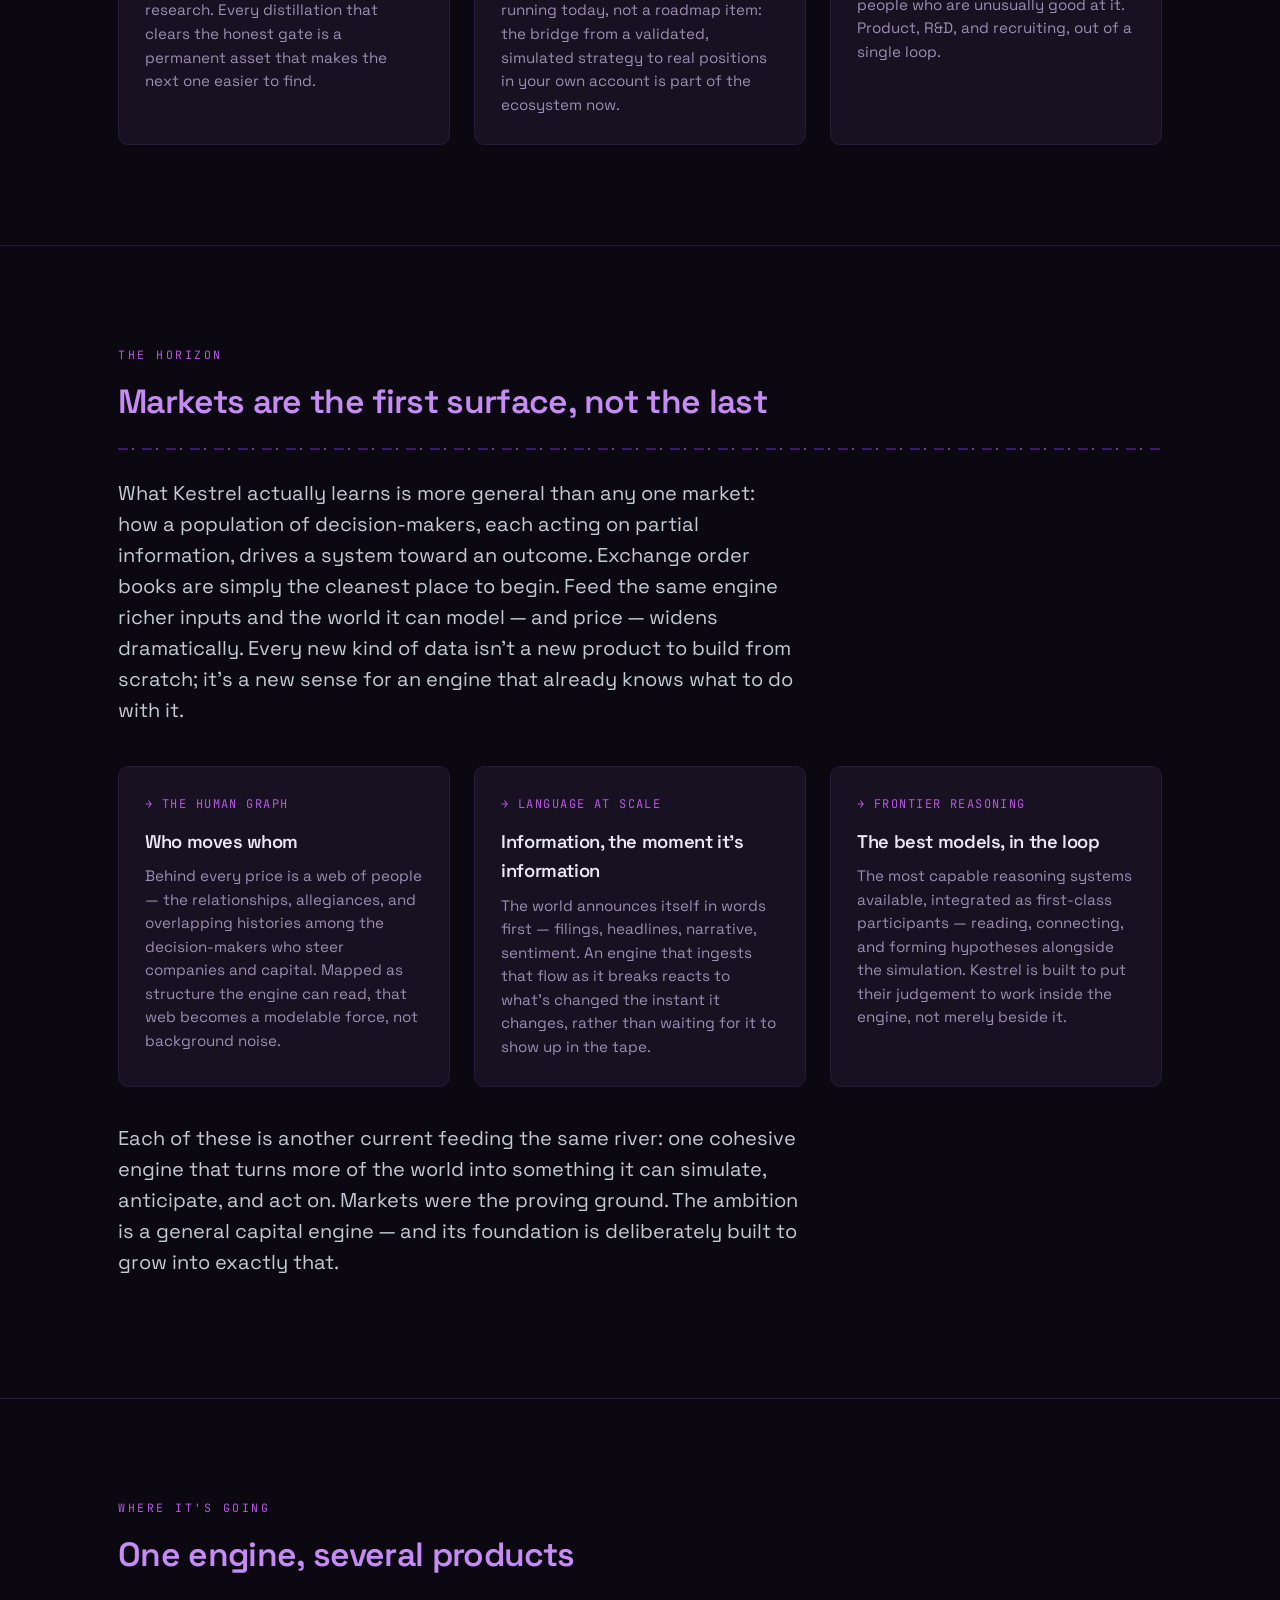
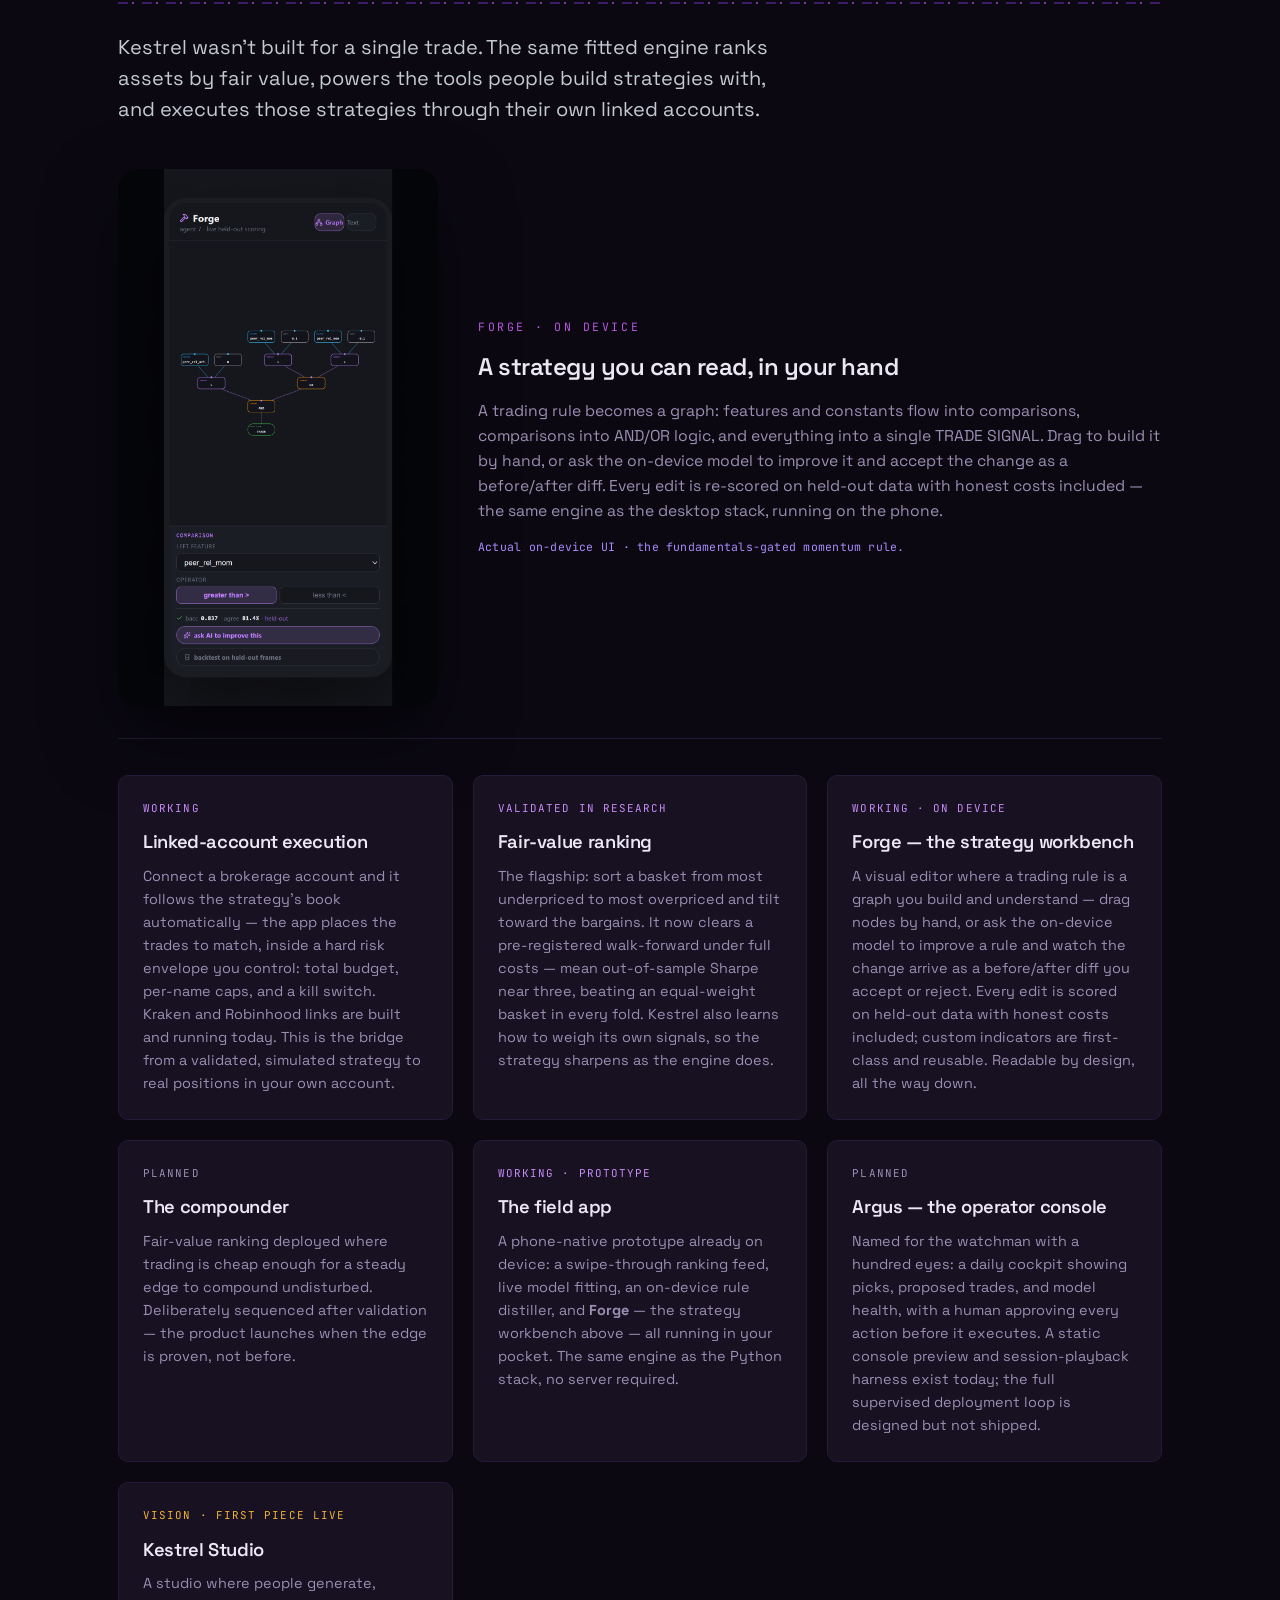
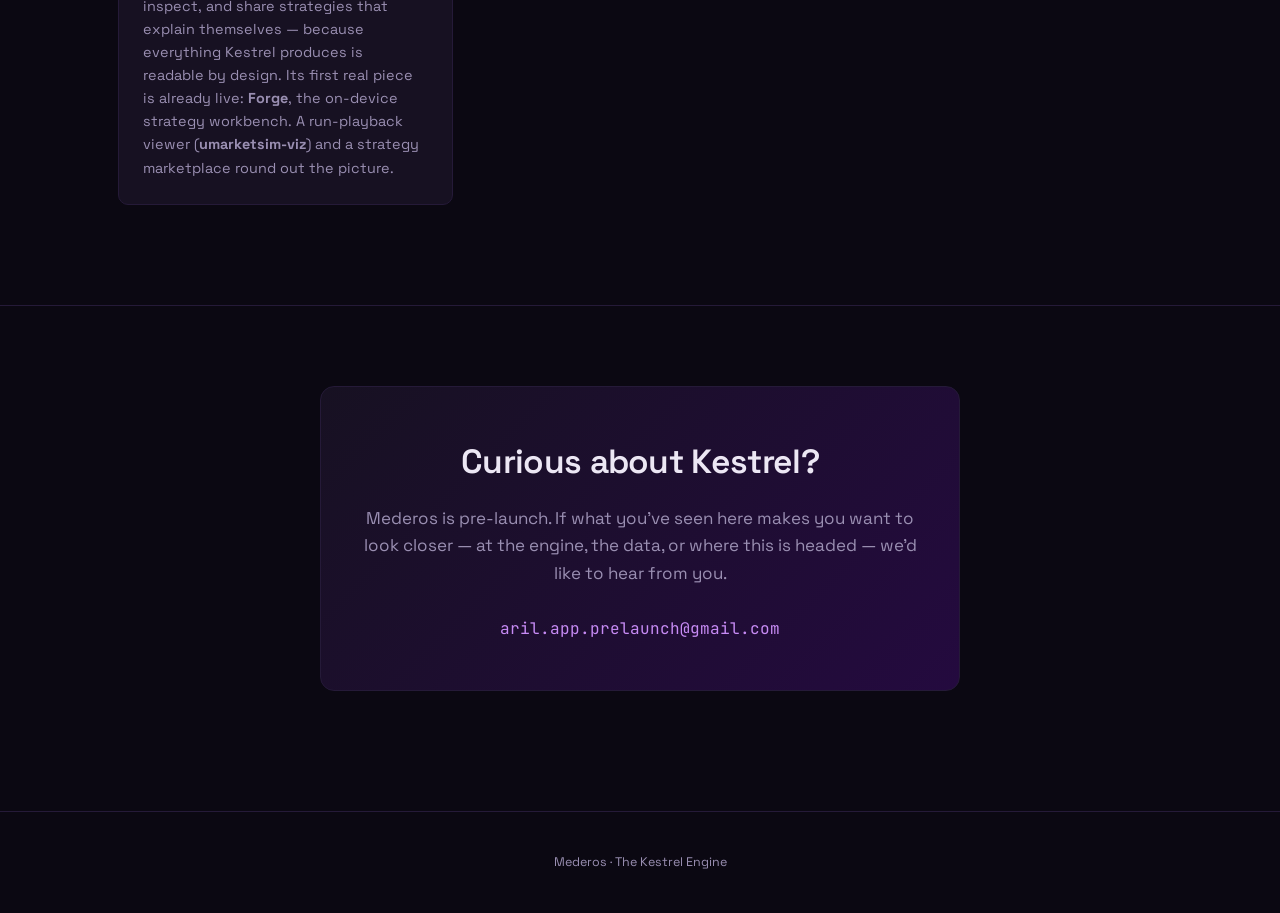
==== commit 6c814365: "refactor(site): remove Kalshi/event-market focus; center the app + R&D loop + linked-account executi" ====
--- a/docs/index.html
+++ b/docs/index.html
@@ -58,8 +58,8 @@
         <span class="lbl">Crypto markets · intraday grain</span>
       </div>
       <div class="stat">
-        <span class="num">545</span>
-        <span class="lbl">Predictions scored live on Kalshi</span>
+        <span class="num">Live</span>
+        <span class="lbl">Linked accounts follow the strategy — risk-gated</span>
       </div>
       <div class="stat">
         <span class="num">1 CPU</span>
@@ -233,15 +233,13 @@
         </p>
       </div>
       <div class="honesty-card proven">
-        <h3><span class="status-dot proven"></span> A live scoreboard, not a backtest</h3>
-        <p>
-          We built machinery that logs predictions on a regulated exchange and scores
-          them when markets settle — a grader that cannot be argued with. In a thirty-hour
-          live run, <strong>545</strong> ultra-short-horizon calls landed at
-          <strong>49.9%</strong>: a coin flip. We retired that idea in writing and
-          re-aimed the same machinery at longer horizons. The discipline that kills a
-          weak signal in thirty hours is the same discipline that makes a surviving
-          signal worth backing.
+        <h3><span class="status-dot proven"></span> A forward log, not just a backtest</h3>
+        <p>
+          The app keeps a live scoreboard of its own recommendations: every pick is logged the moment
+          it's shown and scored against what actually happened — measured against the market, so a
+          rising tide can't flatter it. A backtest can be re-tuned after the fact; a forward log
+          can't. When a signal fails against reality, it's retired in writing rather than quietly
+          re-framed — which is exactly why the ones that survive are worth backing.
         </p>
       </div>
       <div class="honesty-card proven">
@@ -356,41 +354,41 @@
     <h2>The product and the R&amp;D engine are the same thing</h2>
     <div class="meander"></div>
     <p class="lead">
-      Kestrel lives inside a mobile app built to feel like a game — frictionless enough that someone
-      with no interest in markets plays it for its own sake. That isn't a growth gimmick. Every hour
-      of play does real work: it generates validated, explainable strategy artifacts — the same R&amp;D
-      that sharpens the company's own edge. The person enjoying the game and the engine getting
-      smarter are the same loop, and nothing is extracted from the user to close it.
+      Kestrel lives inside a mobile app, and the app is more than a way to look at the engine — it's
+      where the engine gets better. People explore markets, build and distill strategies, and put
+      them to work through their own linked accounts. Every piece of that work generates validated,
+      explainable R&amp;D that sharpens the engine for everyone. The person using the app and the engine
+      getting smarter are the same loop — and nothing is extracted from the user to close it.
     </p>
     <div class="pillar-grid">
       <div class="pillar">
-        <div class="icon">→ ONE PATH</div>
-        <h3>The fun path is the valuable path</h3>
-        <p>
-          The incentive design has a spine: the best move for even a pure-dopamine grinder is to
-          produce genuinely good intelligence. No "just gamble" shortcut, no "trade more" nudge —
-          because we refuse to build them. No loss-aversion, no manufactured urgency, no loot boxes.
-          The addictive path and the valuable path are deliberately the same path.
-        </p>
-      </div>
-      <div class="pillar">
-        <div class="icon">→ THREE CURRENCIES</div>
-        <h3>Intelligence is the currency that matters</h3>
-        <p>
-          Soft usage credits and hard dollars, with a deliberate gap between them: credits never
-          convert to cash directly. The only bridge is spending them to produce
-          <em>intelligence</em> — a validated, distilled, executable strategy — and that is what
-          carries real value. The third, implicit currency closes the loop honestly.
+        <div class="icon">→ EXPLORE &amp; DISTILL</div>
+        <h3>Using the app produces intelligence</h3>
+        <p>
+          The core activity — spinning up simulations, distilling readable strategies, refining them
+          in Forge — <em>is</em> the R&amp;D. There's no separate research team feeding the product;
+          the product's own use is the research. Every distillation that clears the honest gate is a
+          permanent asset that makes the next one easier to find.
+        </p>
+      </div>
+      <div class="pillar">
+        <div class="icon">→ LINK &amp; FOLLOW</div>
+        <h3>Your account follows the strategy</h3>
+        <p>
+          Link a brokerage account and it tracks the strategy's book automatically — the app places
+          the trades to match, inside a hard risk envelope you set (budget, per-name caps, a kill
+          switch). This is built and running today, not a roadmap item: the bridge from a validated,
+          simulated strategy to real positions in your own account is part of the ecosystem now.
         </p>
       </div>
       <div class="pillar">
         <div class="icon">→ IT COMPOUNDS</div>
-        <h3>Play becomes a moat</h3>
-        <p>
-          Every distillation that clears the honest gate is a permanent asset — and it makes the
-          next one easier to find. The same activity that delights the user compounds the engine's
-          edge and, along the way, surfaces the people who are unusually good at it. Product, R&amp;D,
-          and recruiting, out of a single loop.
+        <h3>Use becomes a moat</h3>
+        <p>
+          Intelligence is the currency that matters: usage credits fund the work, but their only
+          bridge to real value is producing a validated, executable strategy. So every hour spent in
+          the app compounds the engine's edge and, along the way, surfaces the people who are
+          unusually good at it. Product, R&amp;D, and recruiting, out of a single loop.
         </p>
       </div>
     </div>
@@ -456,8 +454,9 @@
     <h2>One engine, several products</h2>
     <div class="meander"></div>
     <p class="lead">
-      Kestrel wasn't built for a single trade. The same fitted engine prices event contracts,
-      ranks assets by fair value, and powers tools people can put their hands on.
+      Kestrel wasn't built for a single trade. The same fitted engine ranks assets by fair value,
+      powers the tools people build strategies with, and executes those strategies through their own
+      linked accounts.
     </p>
     <div class="product-feature">
       <img class="product-shot" src="img/forge.png"
@@ -478,11 +477,12 @@
     <div class="deliver-grid">
       <div class="deliver-card">
         <div class="status live">Working</div>
-        <h3>Event-market pricing</h3>
-        <p>
-          Pythia's fair-value estimates, aimed at regulated event markets — spotting
-          contracts the crowd has mispriced and taking the good side. The live trading
-          and scoring plumbing is already built and running.
+        <h3>Linked-account execution</h3>
+        <p>
+          Connect a brokerage account and it follows the strategy's book automatically — the app
+          places the trades to match, inside a hard risk envelope you control: total budget, per-name
+          caps, and a kill switch. Kraken and Robinhood links are built and running today. This is the
+          bridge from a validated, simulated strategy to real positions in your own account.
         </p>
       </div>
       <div class="deliver-card">
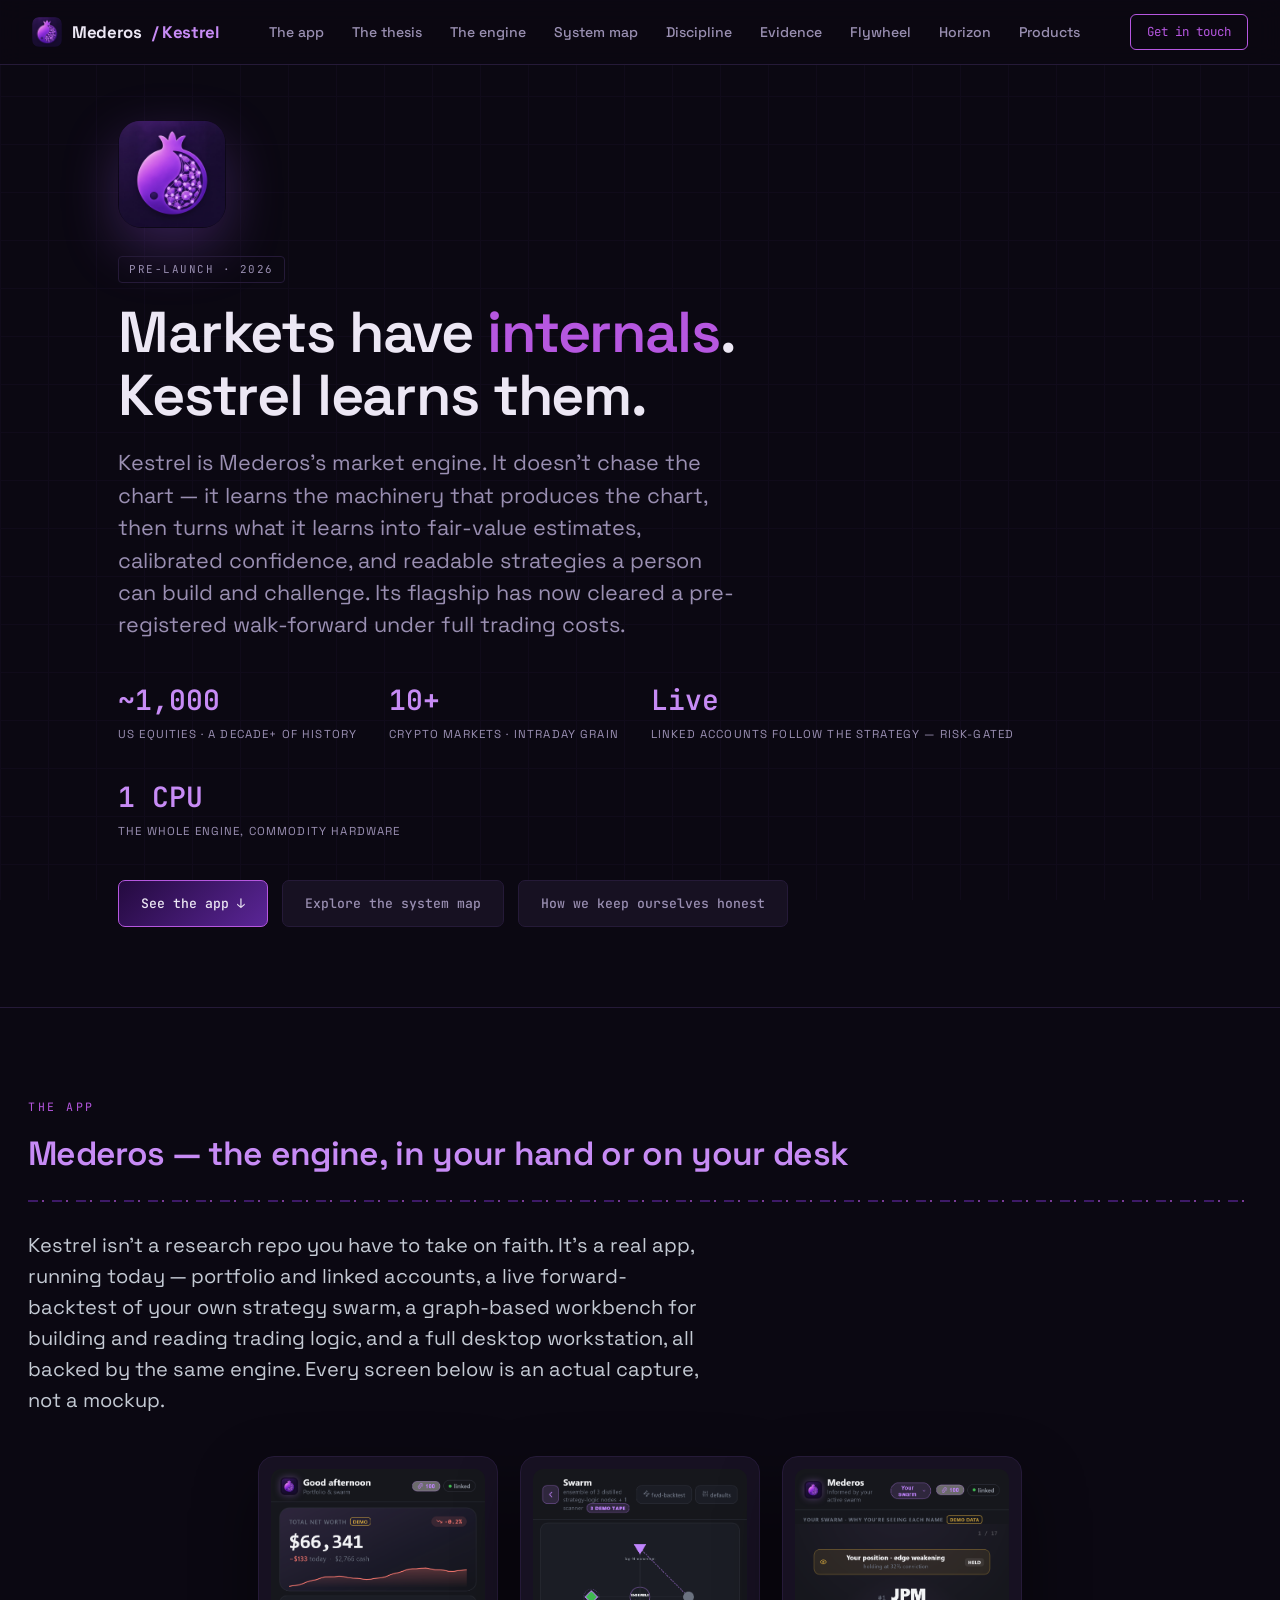
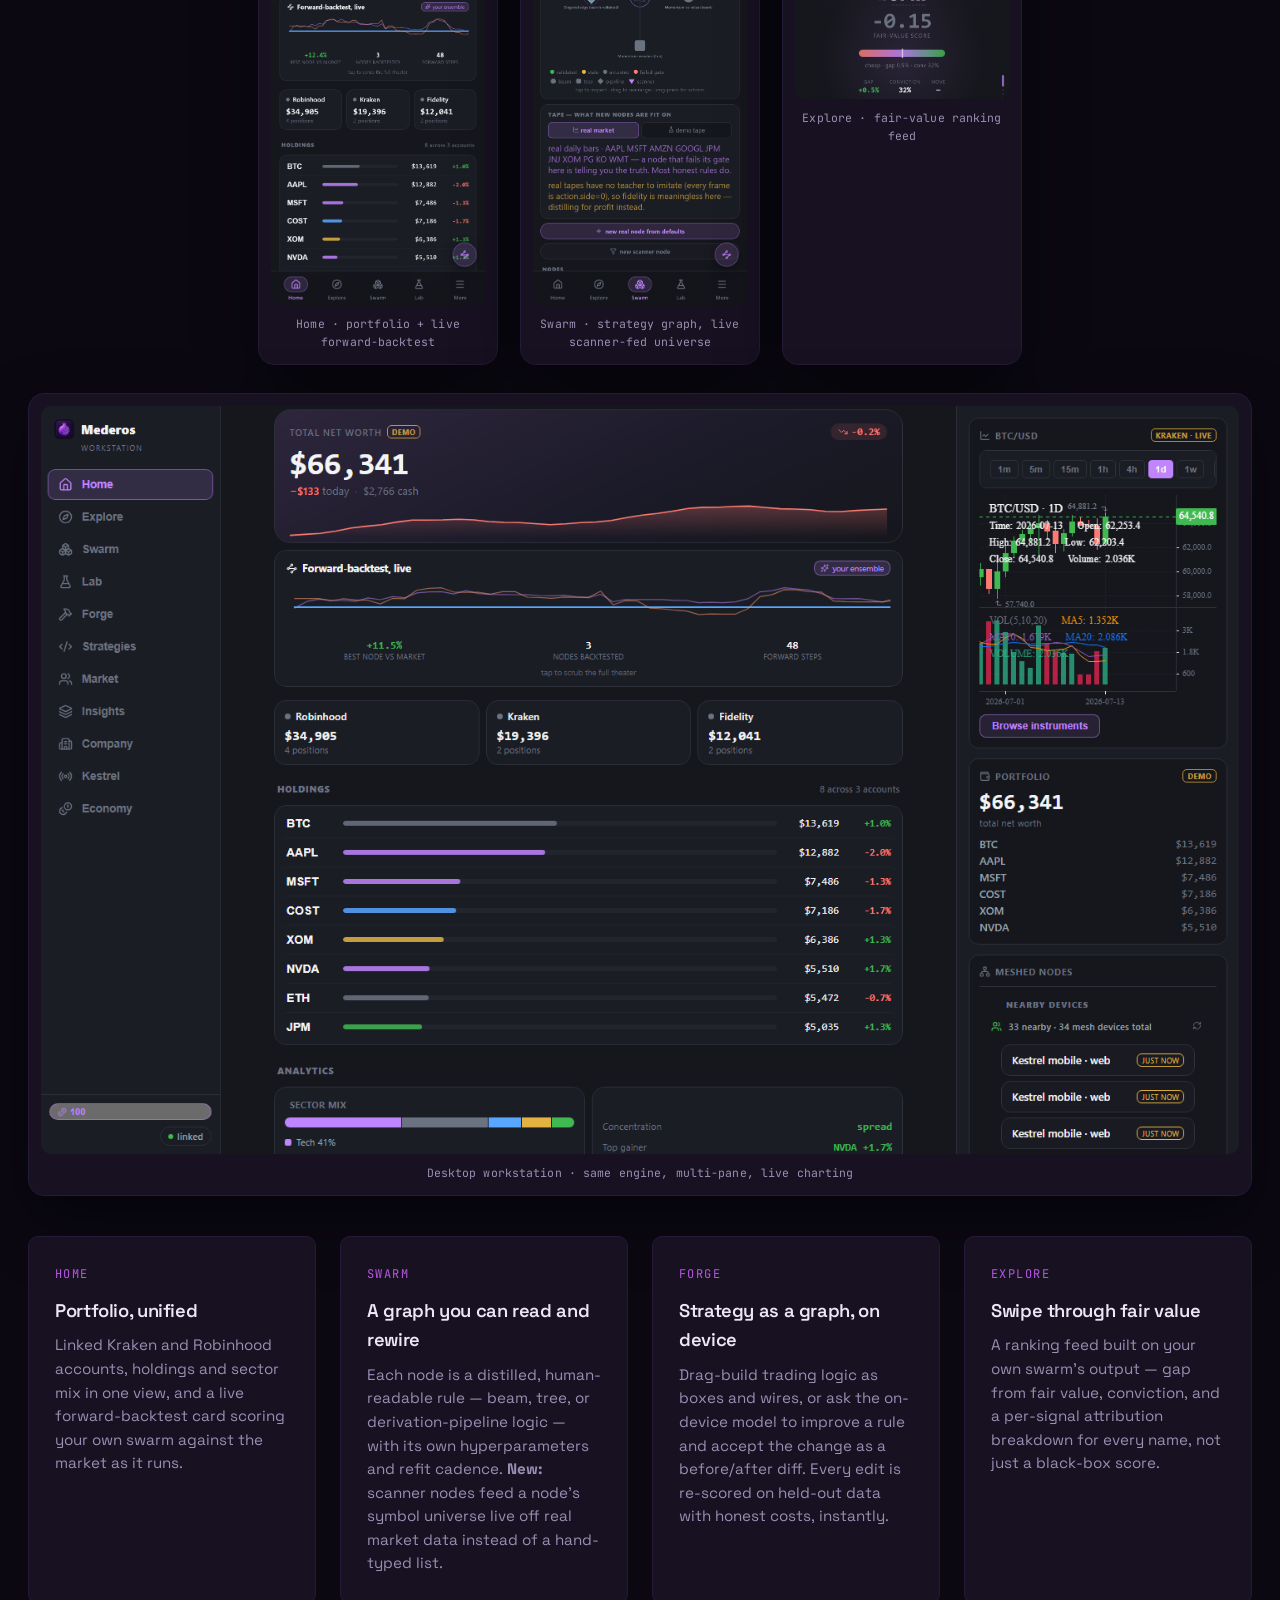
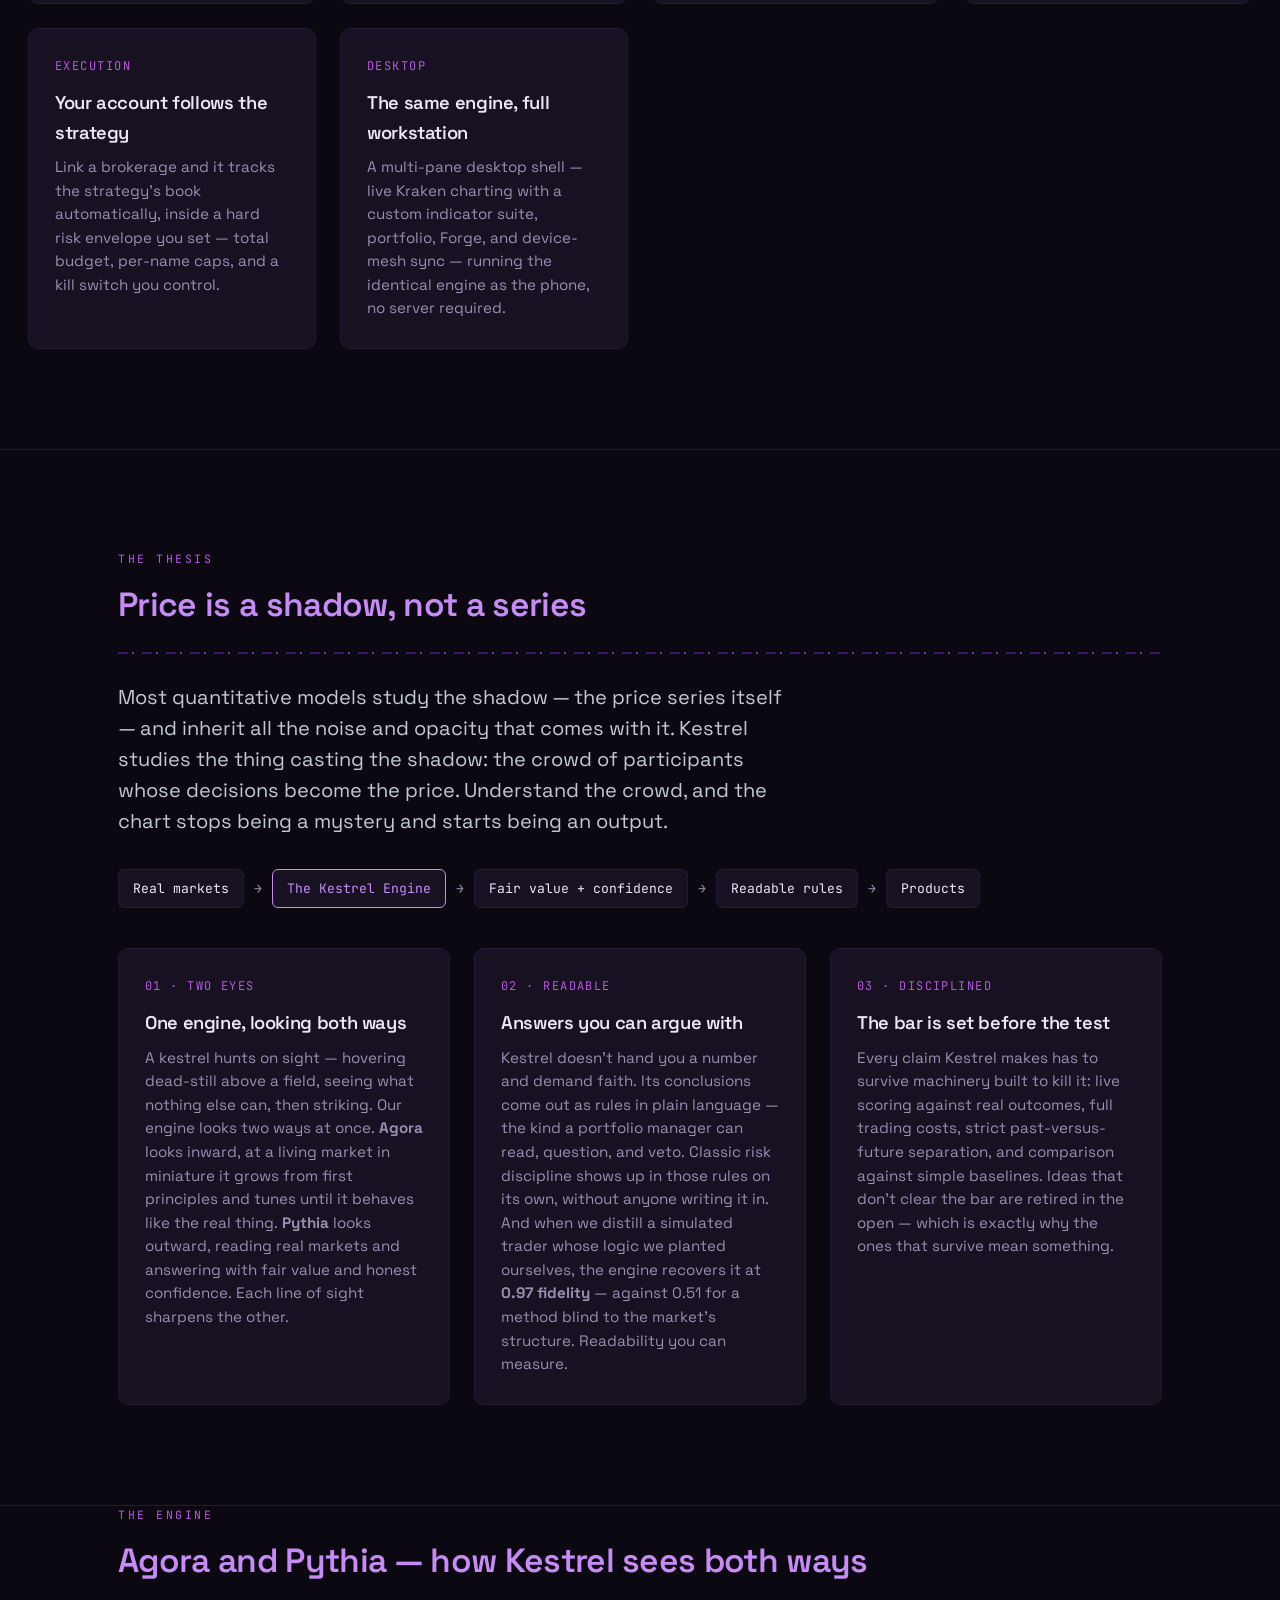
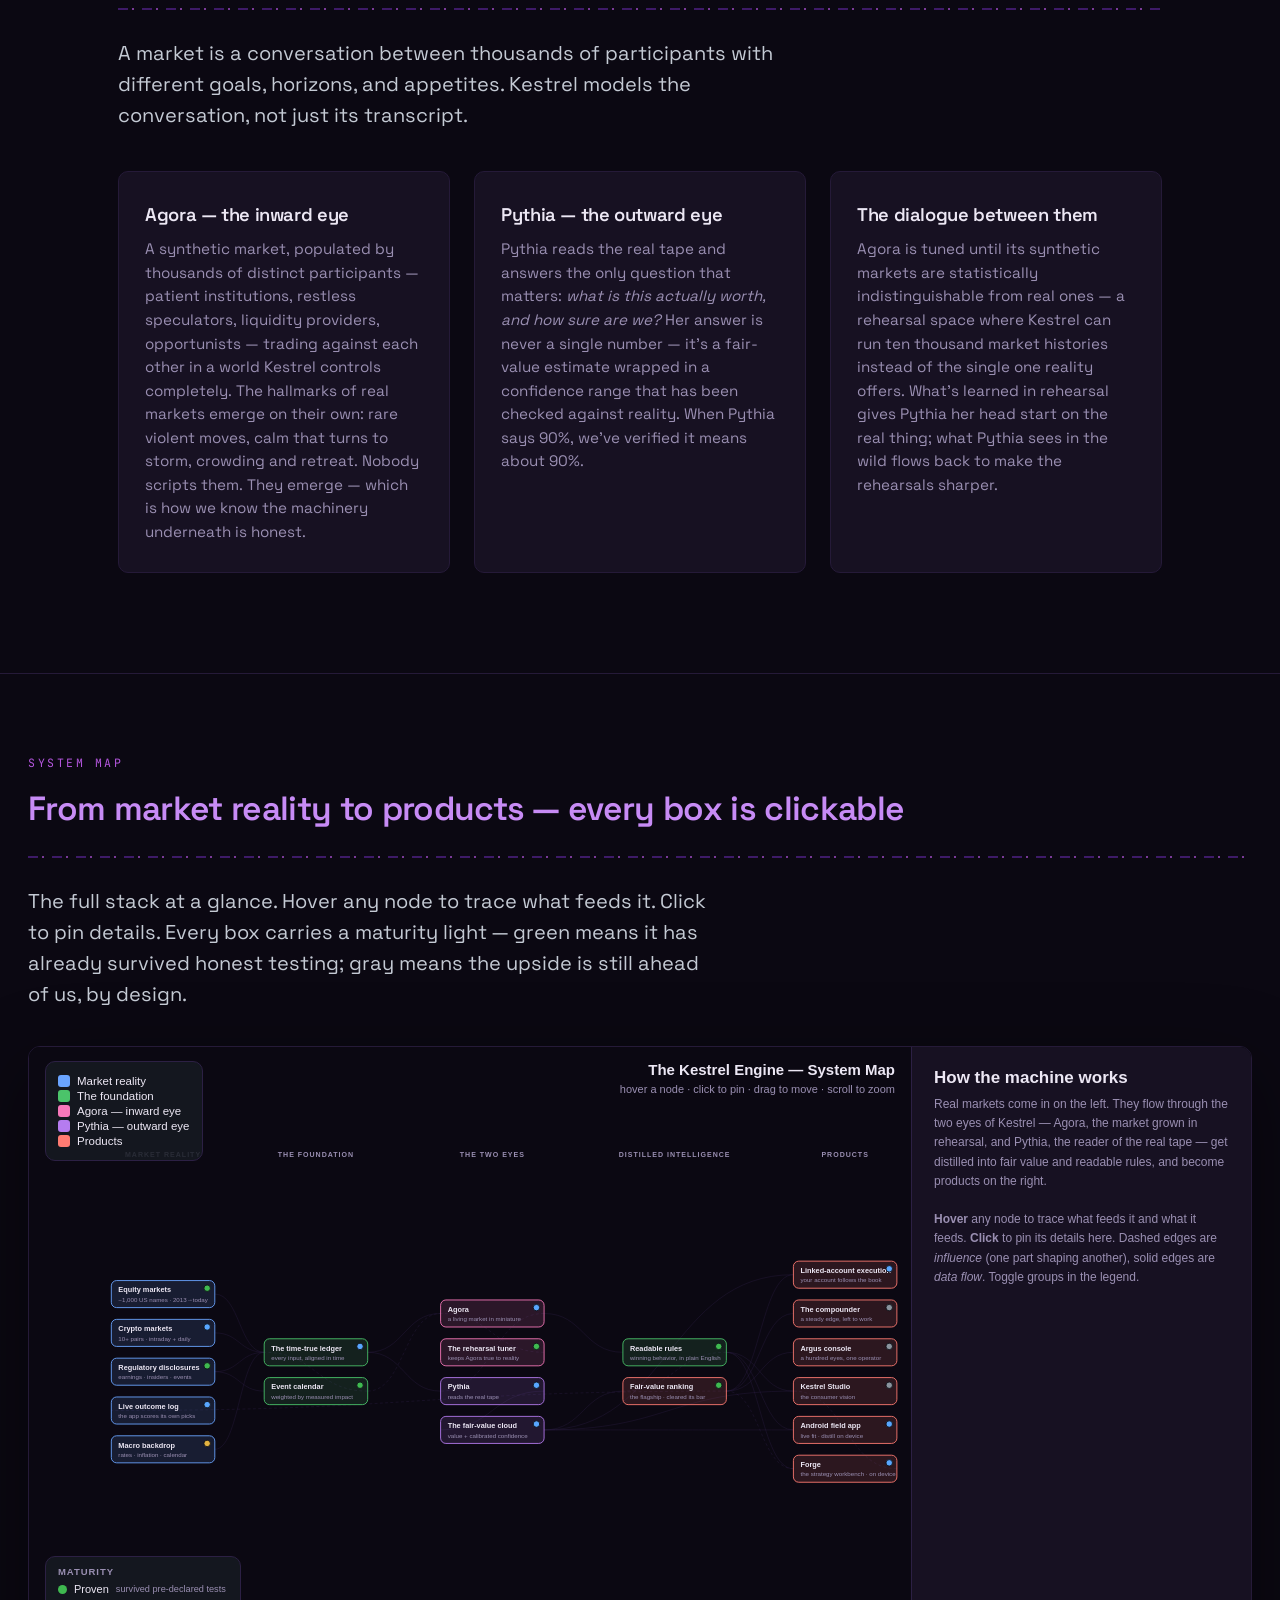
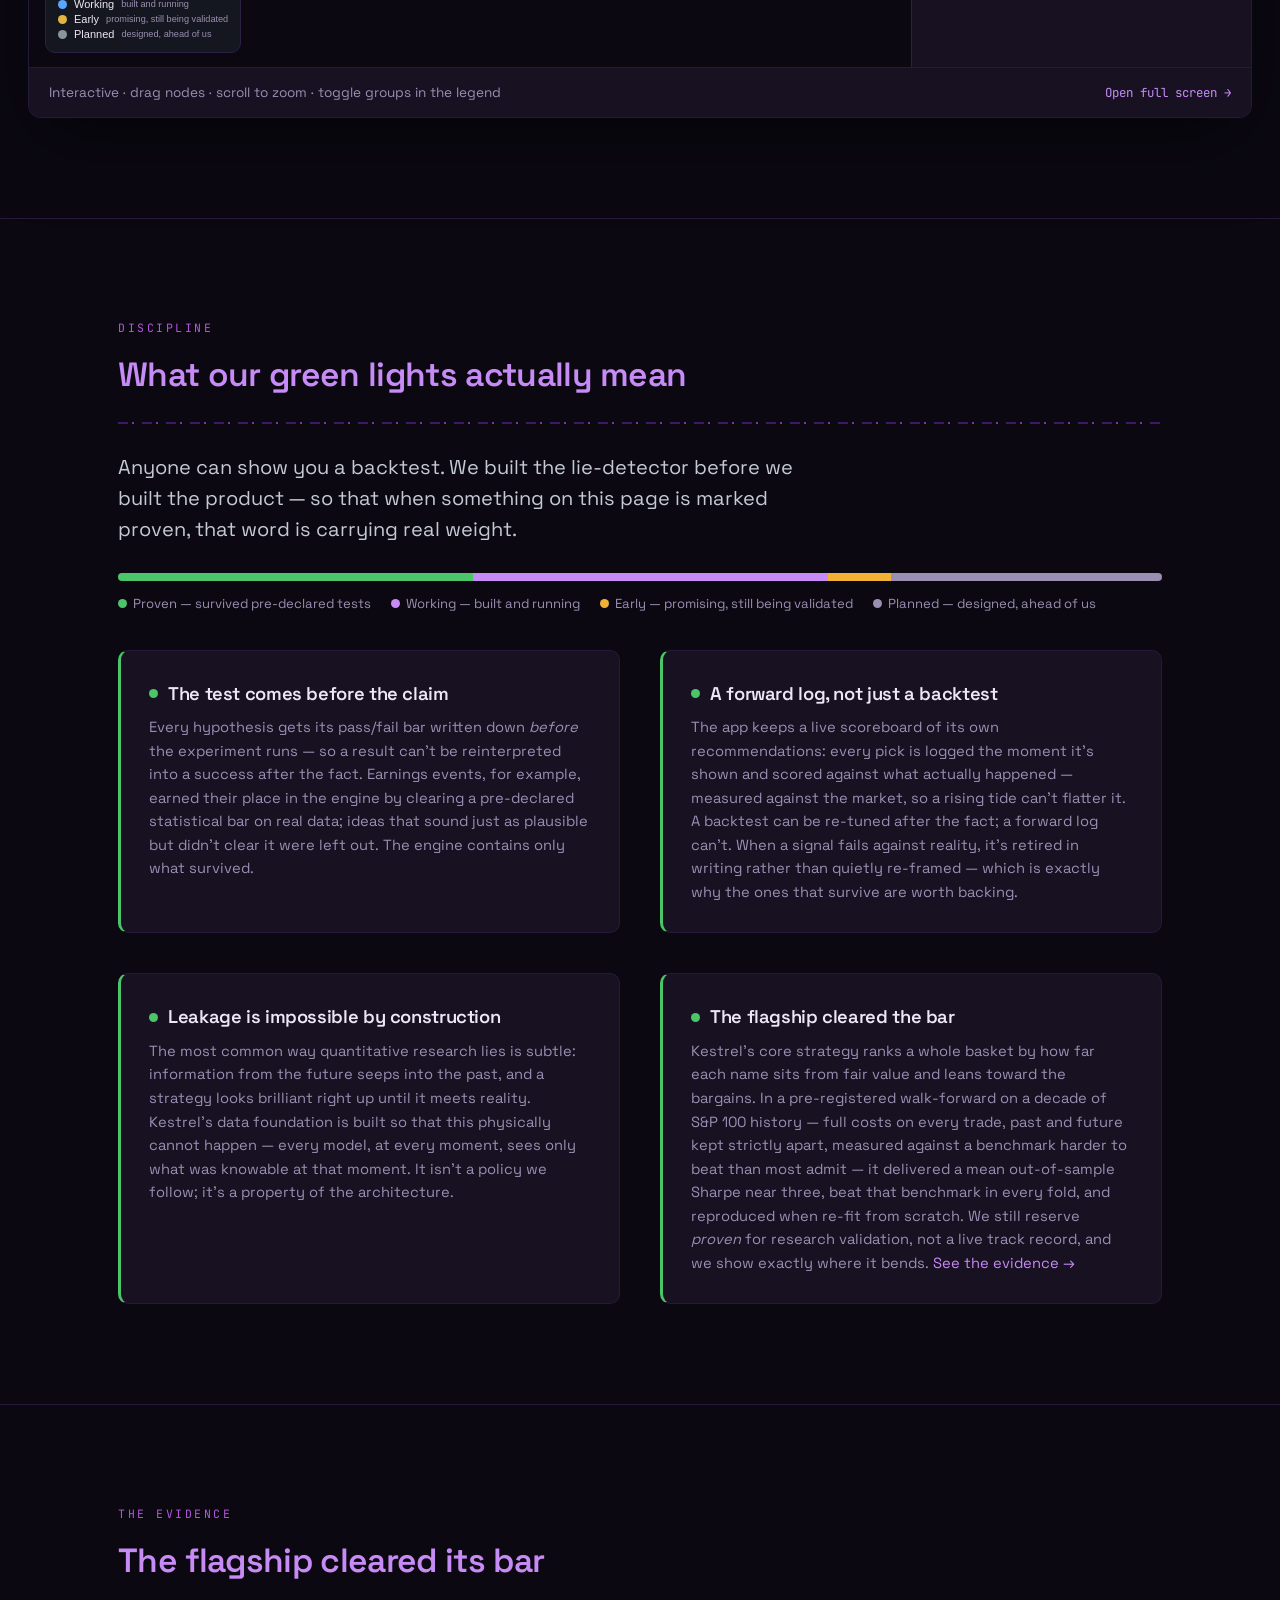
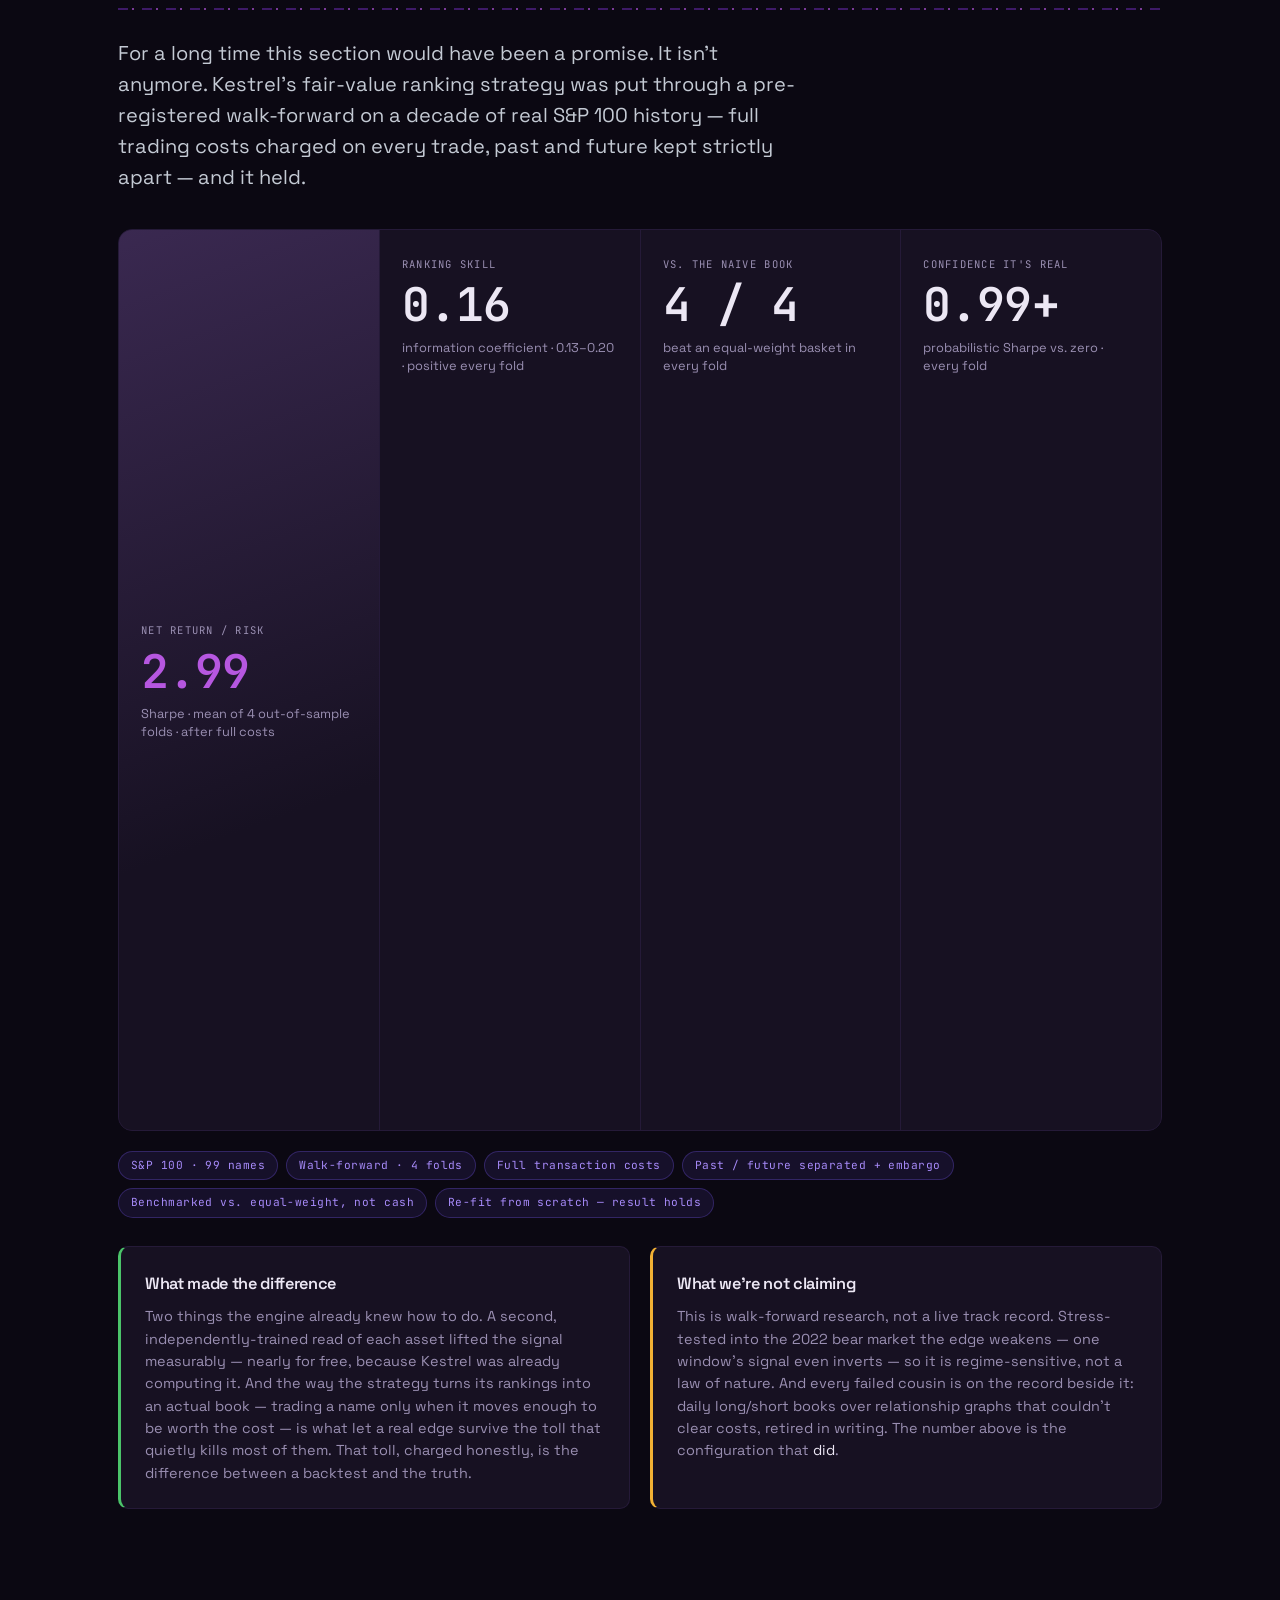
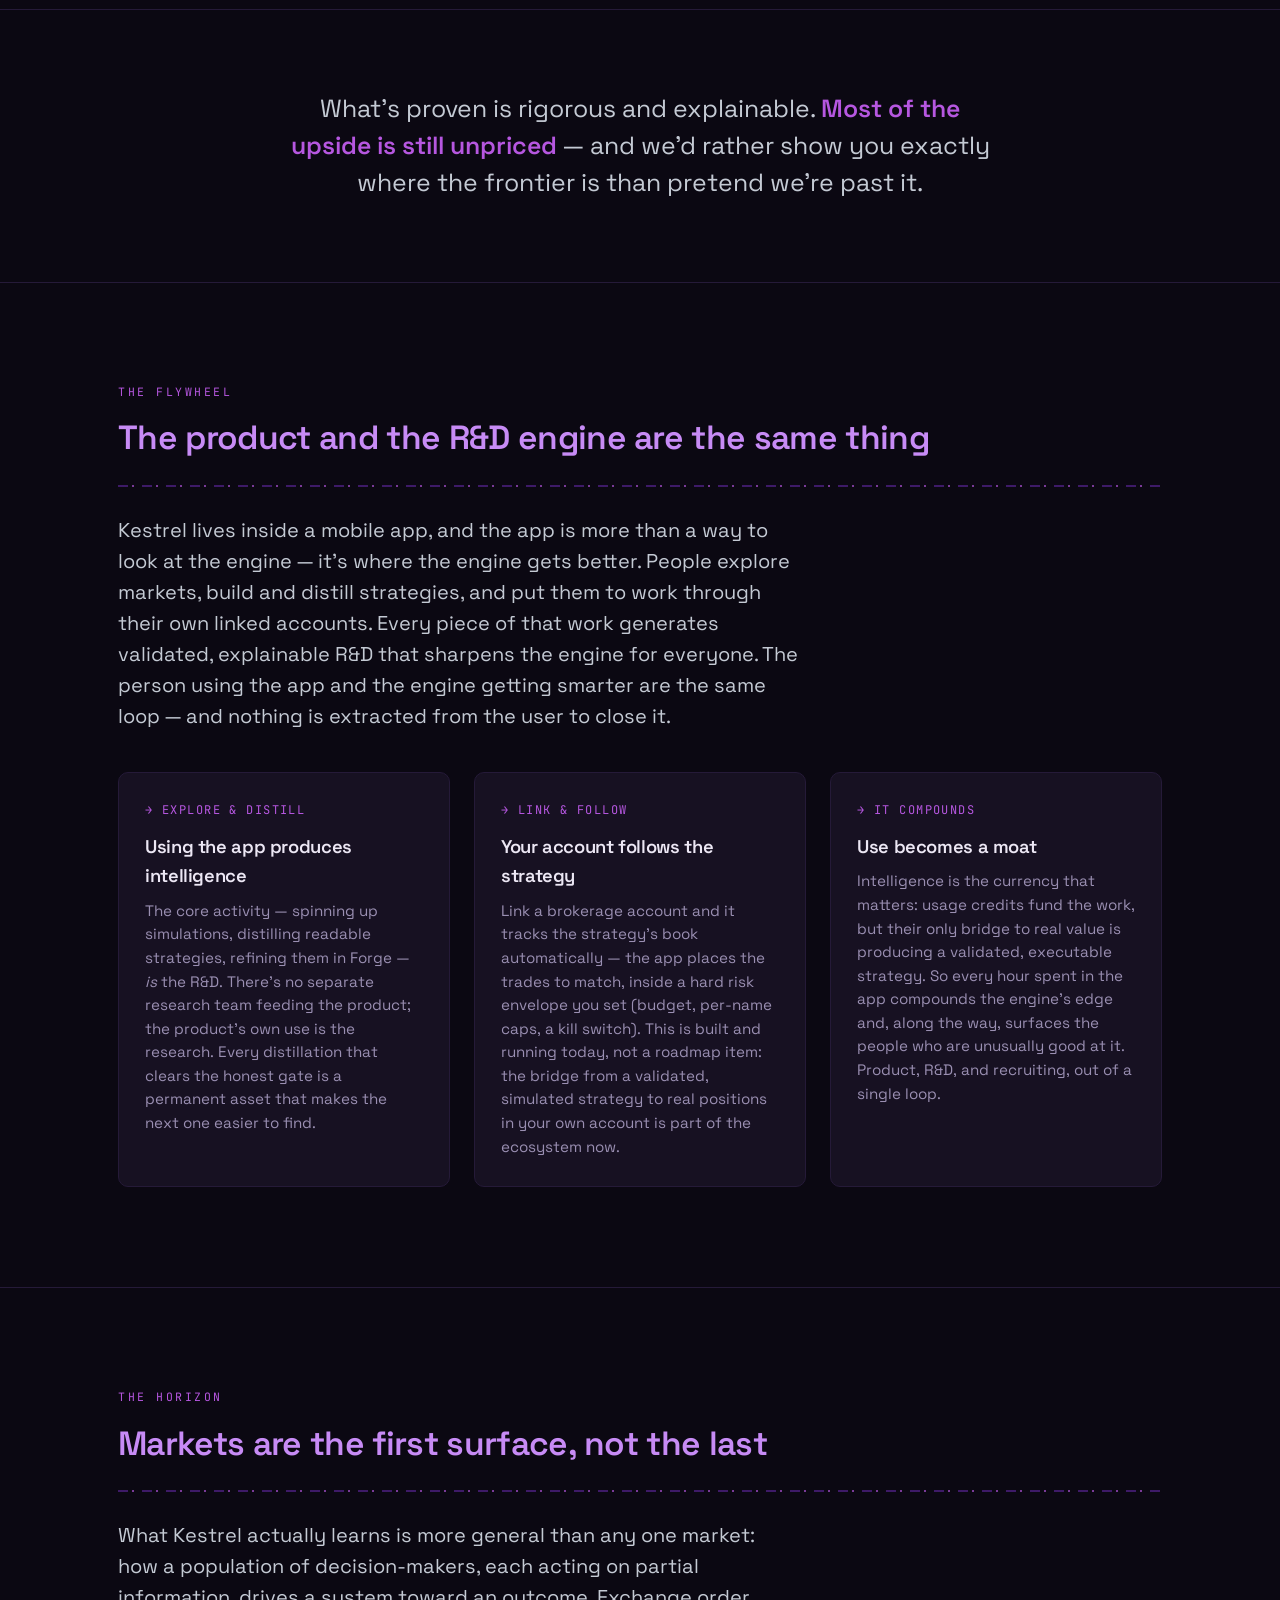
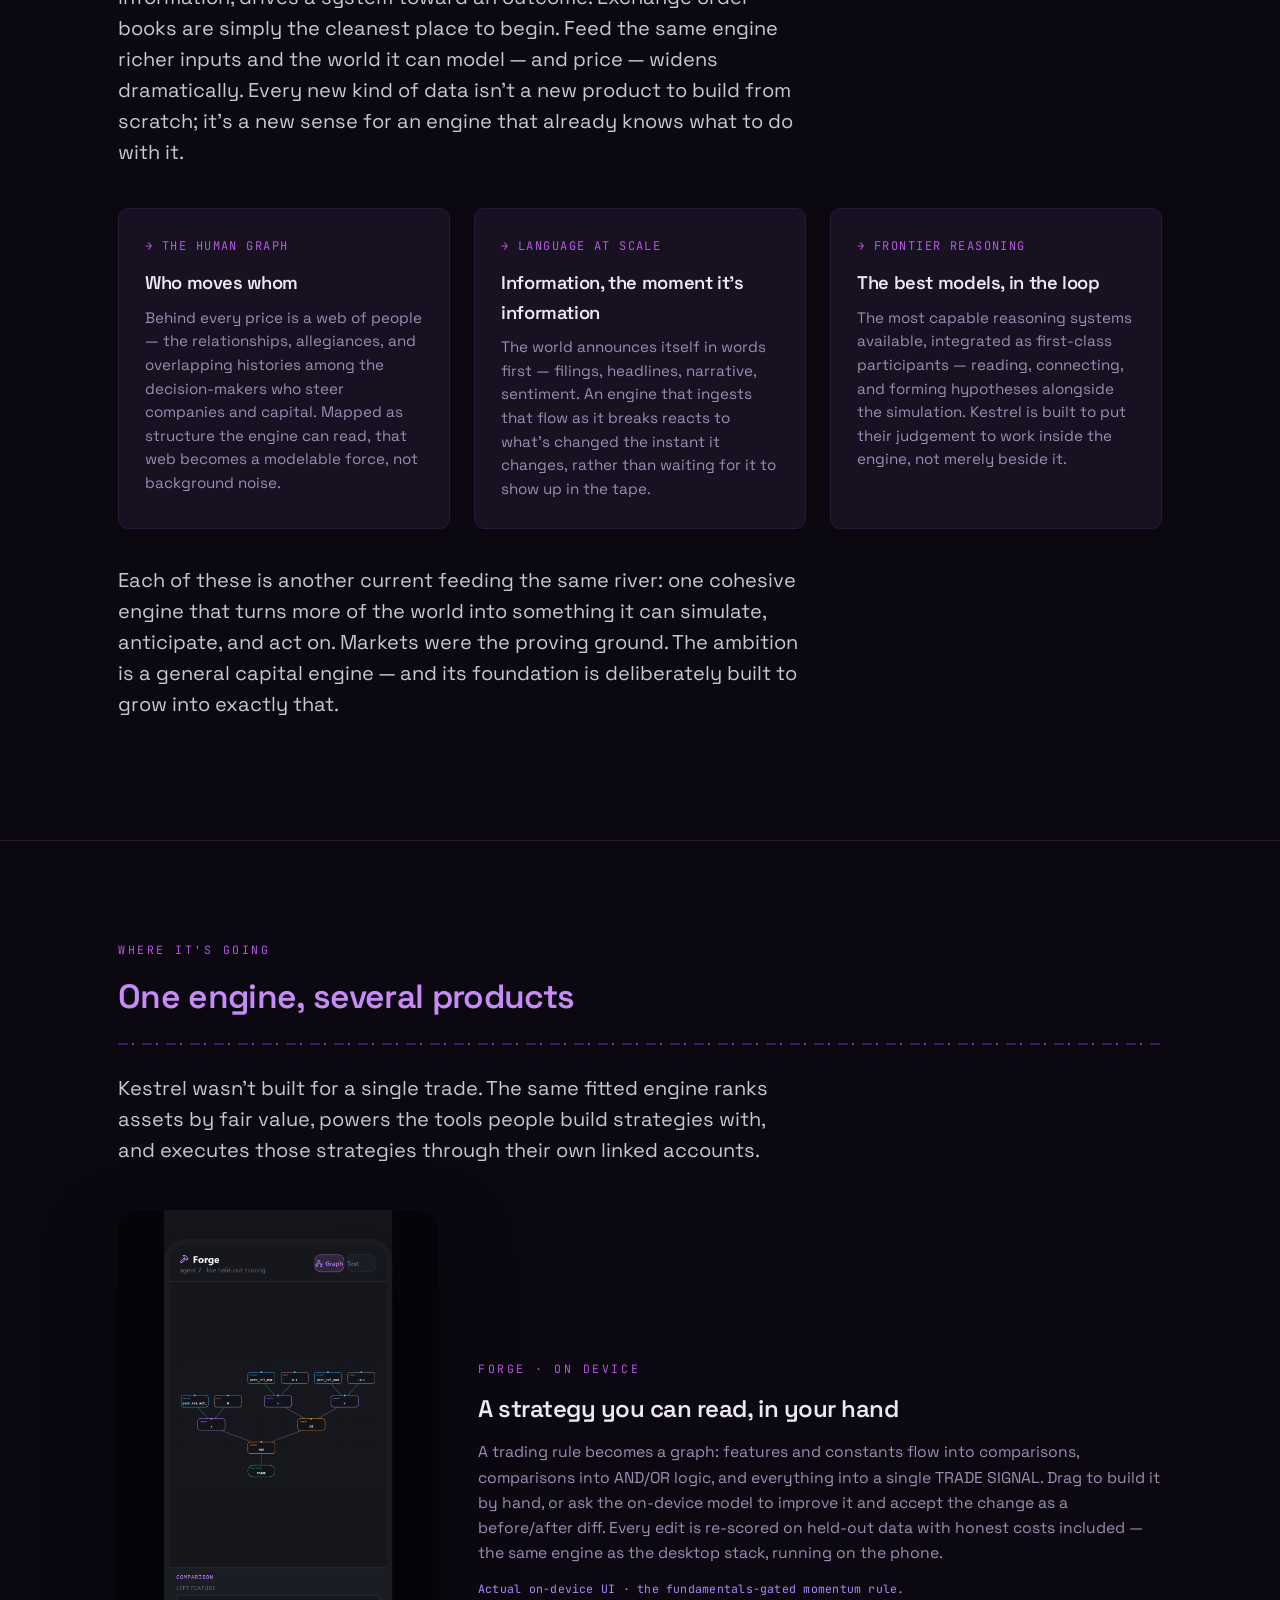
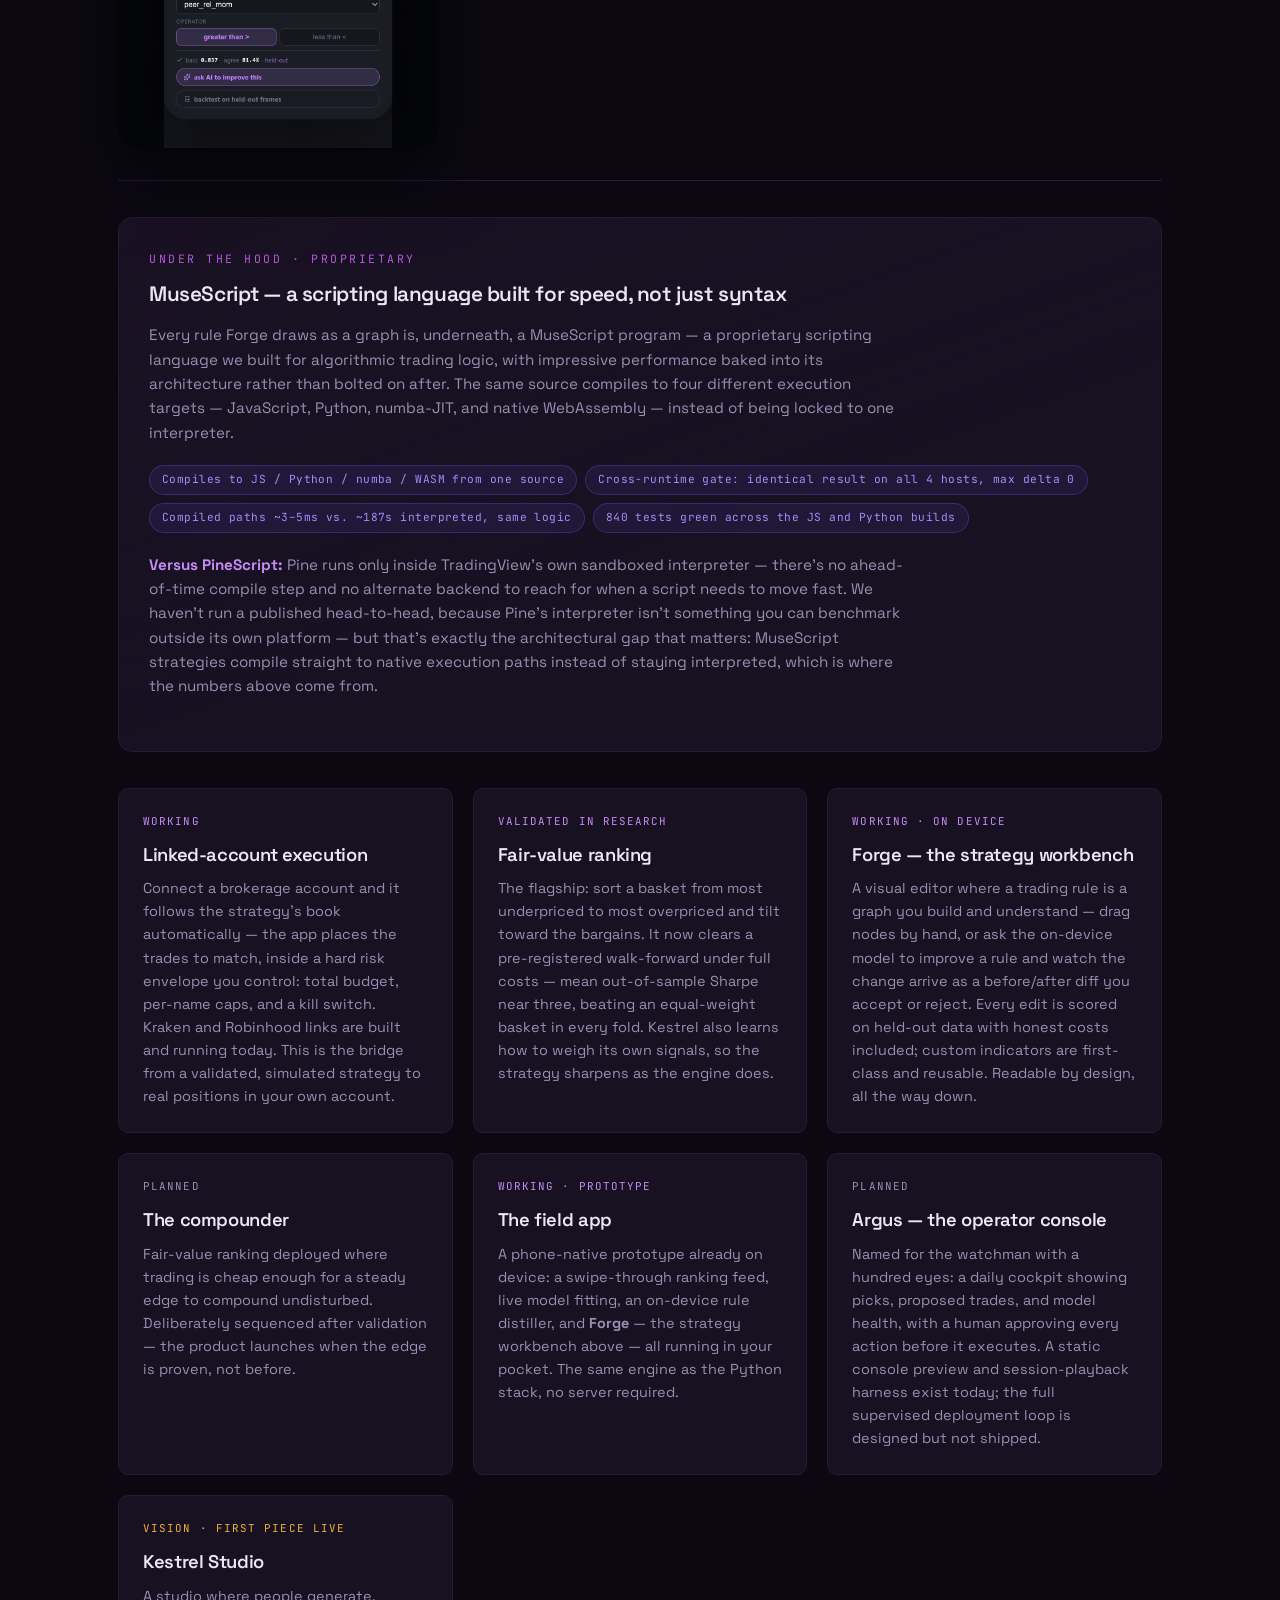
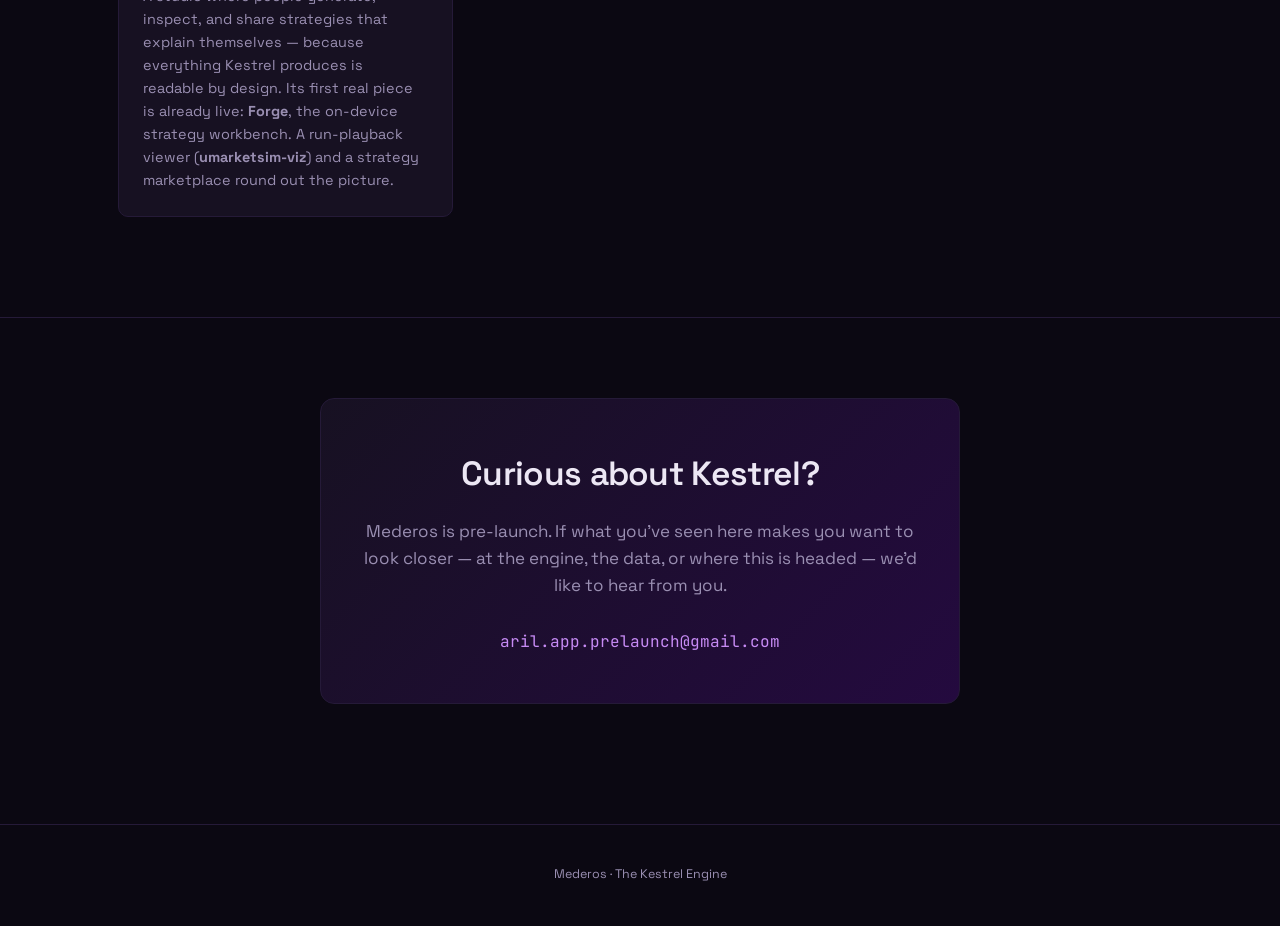
==== commit 2a1a7c30: "feat: make the app the headliner — real screenshots, feature-set gallery, MuseScript section The pag" ====
--- a/docs/index.html
+++ b/docs/index.html
@@ -25,6 +25,7 @@
 <nav>
   <a class="logo" href="#top"><img class="logo-mark" src="logo-512.png" alt="">Mederos <span>/ Kestrel</span></a>
   <ul>
+    <li><a href="#app">The app</a></li>
     <li><a href="#thesis">The thesis</a></li>
     <li><a href="#engine">The engine</a></li>
     <li><a href="#map">System map</a></li>
@@ -67,8 +68,85 @@
       </div>
     </div>
     <div class="hero-cta">
-      <a class="btn btn-primary" href="#map">Explore the system map ↓</a>
+      <a class="btn btn-primary" href="#app">See the app ↓</a>
+      <a class="btn btn-ghost" href="#map">Explore the system map</a>
       <a class="btn btn-ghost" href="#discipline">How we keep ourselves honest</a>
+    </div>
+  </div>
+</section>
+
+<section class="app-showcase" id="app">
+  <div class="wrap-wide">
+    <div class="section-label">The app</div>
+    <h2>Mederos — the engine, in your hand or on your desk</h2>
+    <div class="meander"></div>
+    <p class="lead">
+      Kestrel isn't a research repo you have to take on faith. It's a real app, running today —
+      portfolio and linked accounts, a live forward-backtest of your own strategy swarm, a
+      graph-based workbench for building and reading trading logic, and a full desktop workstation,
+      all backed by the same engine. Every screen below is an actual capture, not a mockup.
+    </p>
+
+    <div class="app-gallery">
+      <div class="app-gallery-row phones">
+        <figure class="app-shot-card phone">
+          <img src="img/shot-home.png" alt="Mederos Home — portfolio, linked accounts, and a live forward-backtest theater" loading="lazy">
+          <figcaption class="app-shot-cap">Home · portfolio + live forward-backtest</figcaption>
+        </figure>
+        <figure class="app-shot-card phone">
+          <img src="img/shot-swarm.png" alt="Swarm — a graph of distilled strategy nodes with a live scanner node feeding a real market universe" loading="lazy">
+          <figcaption class="app-shot-cap">Swarm · strategy graph, live scanner-fed universe</figcaption>
+        </figure>
+        <figure class="app-shot-card phone">
+          <img src="img/shot-explore.png" alt="Explore — a swipe-through fair-value ranking feed with gap, conviction, and feature attribution" loading="lazy">
+          <figcaption class="app-shot-cap">Explore · fair-value ranking feed</figcaption>
+        </figure>
+      </div>
+      <figure class="app-shot-card desktop">
+        <img src="img/shot-desktop.png" alt="Mederos desktop workstation — portfolio, live Kraken charting, and mesh device sync in one multi-pane shell" loading="lazy">
+        <figcaption class="app-shot-cap">Desktop workstation · same engine, multi-pane, live charting</figcaption>
+      </figure>
+    </div>
+
+    <div class="pillar-grid app-feature-grid">
+      <div class="pillar">
+        <div class="icon">HOME</div>
+        <h3>Portfolio, unified</h3>
+        <p>Linked Kraken and Robinhood accounts, holdings and sector mix in one view, and a live
+          forward-backtest card scoring your own swarm against the market as it runs.</p>
+      </div>
+      <div class="pillar">
+        <div class="icon">SWARM</div>
+        <h3>A graph you can read and rewire</h3>
+        <p>Each node is a distilled, human-readable rule — beam, tree, or derivation-pipeline logic —
+          with its own hyperparameters and refit cadence. <strong>New:</strong> scanner nodes feed a
+          node's symbol universe live off real market data instead of a hand-typed list.</p>
+      </div>
+      <div class="pillar">
+        <div class="icon">FORGE</div>
+        <h3>Strategy as a graph, on device</h3>
+        <p>Drag-build trading logic as boxes and wires, or ask the on-device model to improve a rule
+          and accept the change as a before/after diff. Every edit is re-scored on held-out data with
+          honest costs, instantly.</p>
+      </div>
+      <div class="pillar">
+        <div class="icon">EXPLORE</div>
+        <h3>Swipe through fair value</h3>
+        <p>A ranking feed built on your own swarm's output — gap from fair value, conviction, and a
+          per-signal attribution breakdown for every name, not just a black-box score.</p>
+      </div>
+      <div class="pillar">
+        <div class="icon">EXECUTION</div>
+        <h3>Your account follows the strategy</h3>
+        <p>Link a brokerage and it tracks the strategy's book automatically, inside a hard risk
+          envelope you set — total budget, per-name caps, and a kill switch you control.</p>
+      </div>
+      <div class="pillar">
+        <div class="icon">DESKTOP</div>
+        <h3>The same engine, full workstation</h3>
+        <p>A multi-pane desktop shell — live Kraken charting with a custom indicator suite, portfolio,
+          Forge, and device-mesh sync — running the identical engine as the phone, no server required.</p>
+      </div>
     </div>
   </div>
 </section>
@@ -474,6 +552,33 @@
         <p class="product-feature-note">Actual on-device UI · the fundamentals-gated momentum rule.</p>
       </div>
     </div>
+
+    <div class="muse-block">
+      <div class="section-label">Under the hood · proprietary</div>
+      <h3>MuseScript — a scripting language built for speed, not just syntax</h3>
+      <p>
+        Every rule Forge draws as a graph is, underneath, a MuseScript program — a proprietary
+        scripting language we built for algorithmic trading logic, with impressive performance
+        baked into its architecture rather than bolted on after. The same source compiles to four
+        different execution targets — JavaScript, Python, numba-JIT, and native WebAssembly —
+        instead of being locked to one interpreter.
+      </p>
+      <div class="muse-stats">
+        <span class="bench-tag">Compiles to JS / Python / numba / WASM from one source</span>
+        <span class="bench-tag">Cross-runtime gate: identical result on all 4 hosts, max delta 0</span>
+        <span class="bench-tag">Compiled paths ~3–5ms vs. ~187s interpreted, same logic</span>
+        <span class="bench-tag">840 tests green across the JS and Python builds</span>
+      </div>
+      <p class="muse-vs">
+        <strong>Versus PineScript:</strong> Pine runs only inside TradingView's own sandboxed
+        interpreter — there's no ahead-of-time compile step and no alternate backend to reach for
+        when a script needs to move fast. We haven't run a published head-to-head, because Pine's
+        interpreter isn't something you can benchmark outside its own platform — but that's exactly
+        the architectural gap that matters: MuseScript strategies compile straight to native
+        execution paths instead of staying interpreted, which is where the numbers above come from.
+      </p>
+    </div>
+
     <div class="deliver-grid">
       <div class="deliver-card">
         <div class="status live">Working</div>
--- a/docs/css/site.css
+++ b/docs/css/site.css
@@ -253,6 +253,52 @@
   margin-bottom: 18px;
 }
 
+/* ── app showcase ── */
+.app-showcase {
+  padding: 90px 0 100px;
+  border-top: 1px solid var(--grid);
+}
+.app-gallery {
+  display: flex;
+  flex-direction: column;
+  gap: 28px;
+  margin-top: 40px;
+}
+.app-gallery-row.phones {
+  display: flex;
+  flex-wrap: wrap;
+  gap: 22px;
+  justify-content: center;
+}
+.app-shot-card {
+  margin: 0;
+  background: var(--panel);
+  border: 1px solid var(--grid);
+  border-radius: 16px;
+  padding: 12px;
+  box-shadow: 0 26px 64px rgba(0, 0, 0, 0.45);
+}
+.app-shot-card img {
+  width: 100%;
+  display: block;
+  border-radius: 10px;
+}
+.app-shot-card.phone { flex: 1 1 220px; max-width: 240px; }
+.app-shot-card.desktop { max-width: 100%; }
+.app-shot-cap {
+  font-family: var(--mono);
+  font-size: 0.72rem;
+  color: var(--muted);
+  text-align: center;
+  margin-top: 10px;
+  letter-spacing: 0.01em;
+}
+.app-feature-grid { margin-top: 56px; }
+.app-feature-grid .icon { color: var(--signal); }
+@media (max-width: 640px) {
+  .app-shot-card.phone { max-width: 78vw; }
+}
+
 /* ── pillars ── */
 .pillars {
   padding: 100px 0;
@@ -451,6 +497,20 @@
   .product-shot { max-width: 300px; }
 }
 
+/* ── muse-script callout ── */
+.muse-block {
+  background: linear-gradient(160deg, rgba(199, 139, 245, 0.08), var(--panel) 60%);
+  border: 1px solid var(--grid);
+  border-radius: 14px;
+  padding: 32px 30px;
+  margin: 36px 0 8px;
+}
+.muse-block h3 { font-size: 1.3rem; margin: 8px 0 12px; color: var(--text); }
+.muse-block > p { color: var(--muted); font-size: 0.95rem; line-height: 1.6; max-width: 760px; margin: 0 0 20px; }
+.muse-stats { display: flex; flex-wrap: wrap; gap: 8px; margin-bottom: 20px; }
+.muse-vs { color: var(--muted); font-size: 0.9rem; line-height: 1.6; max-width: 760px; margin: 0; }
+.muse-vs strong { color: var(--signal); }
+
 /* ── evidence / benchmark ── */
 .evidence {
   padding: 100px 0;
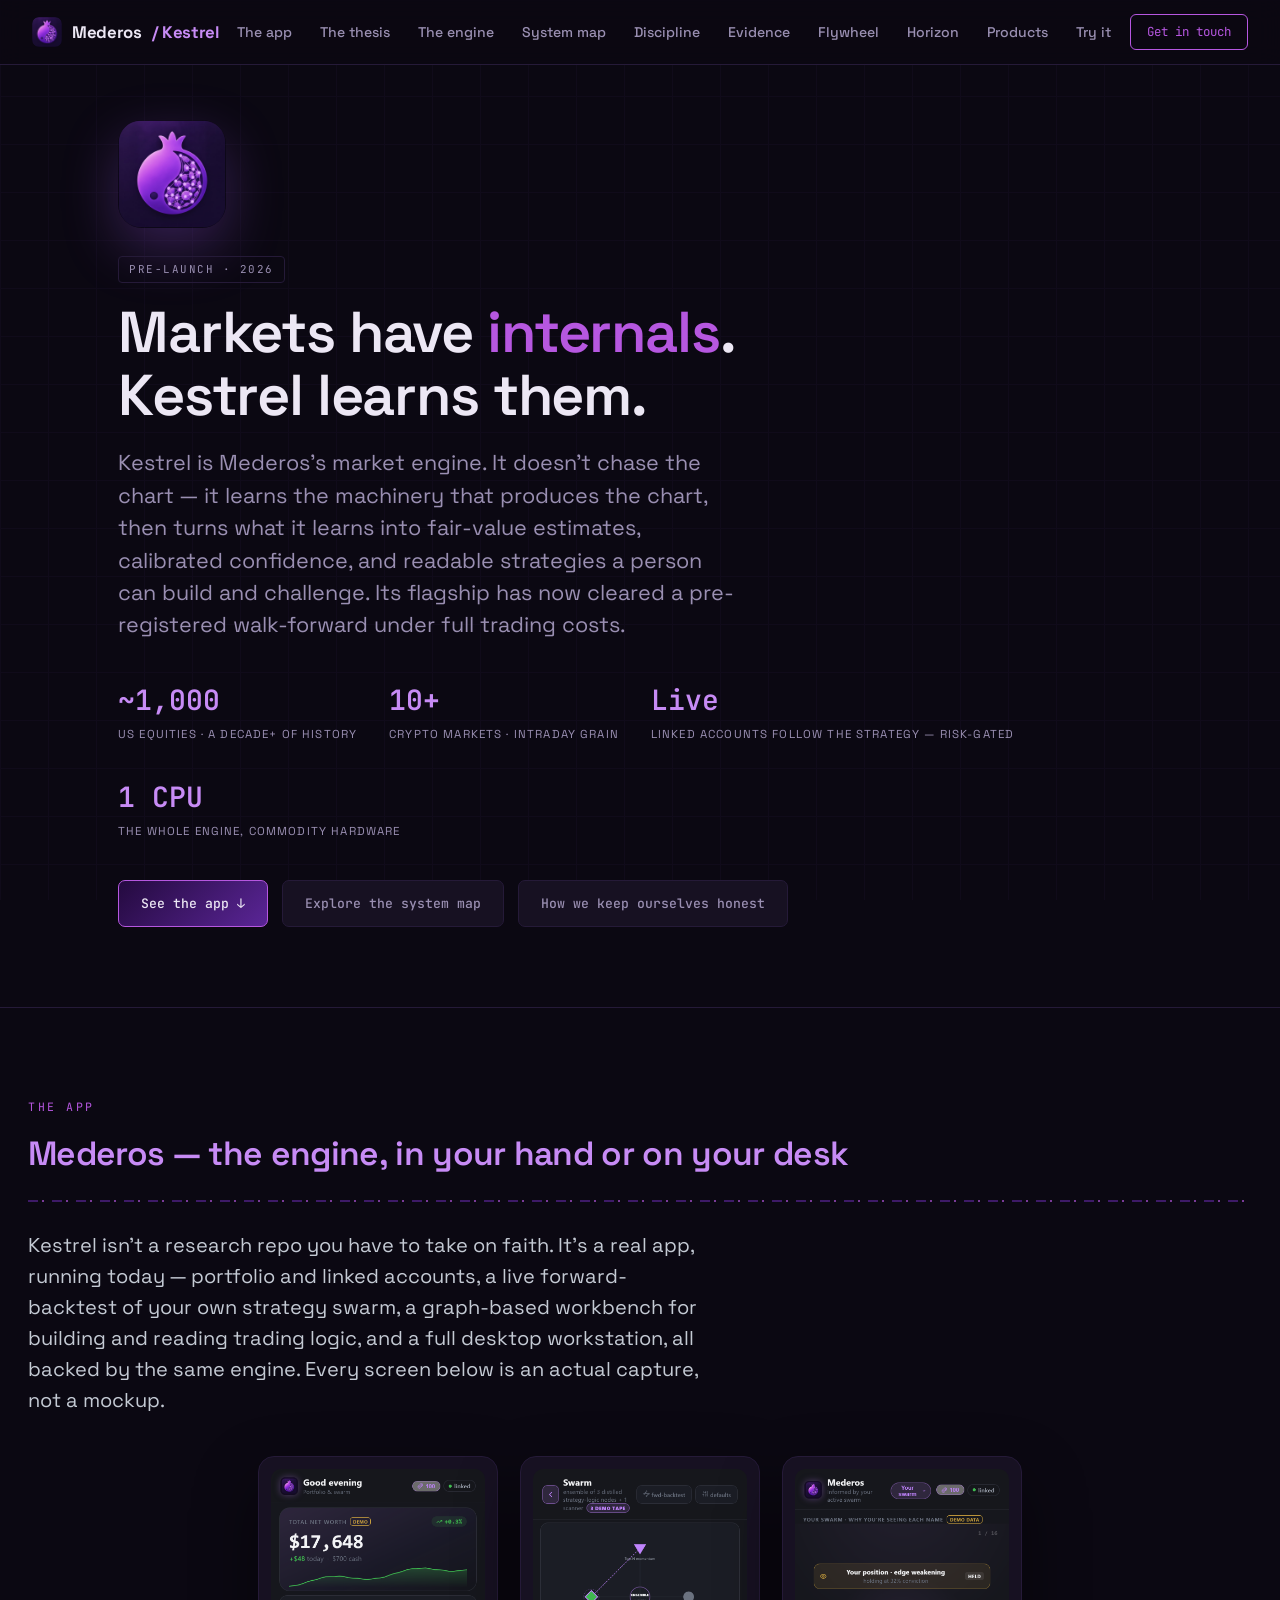
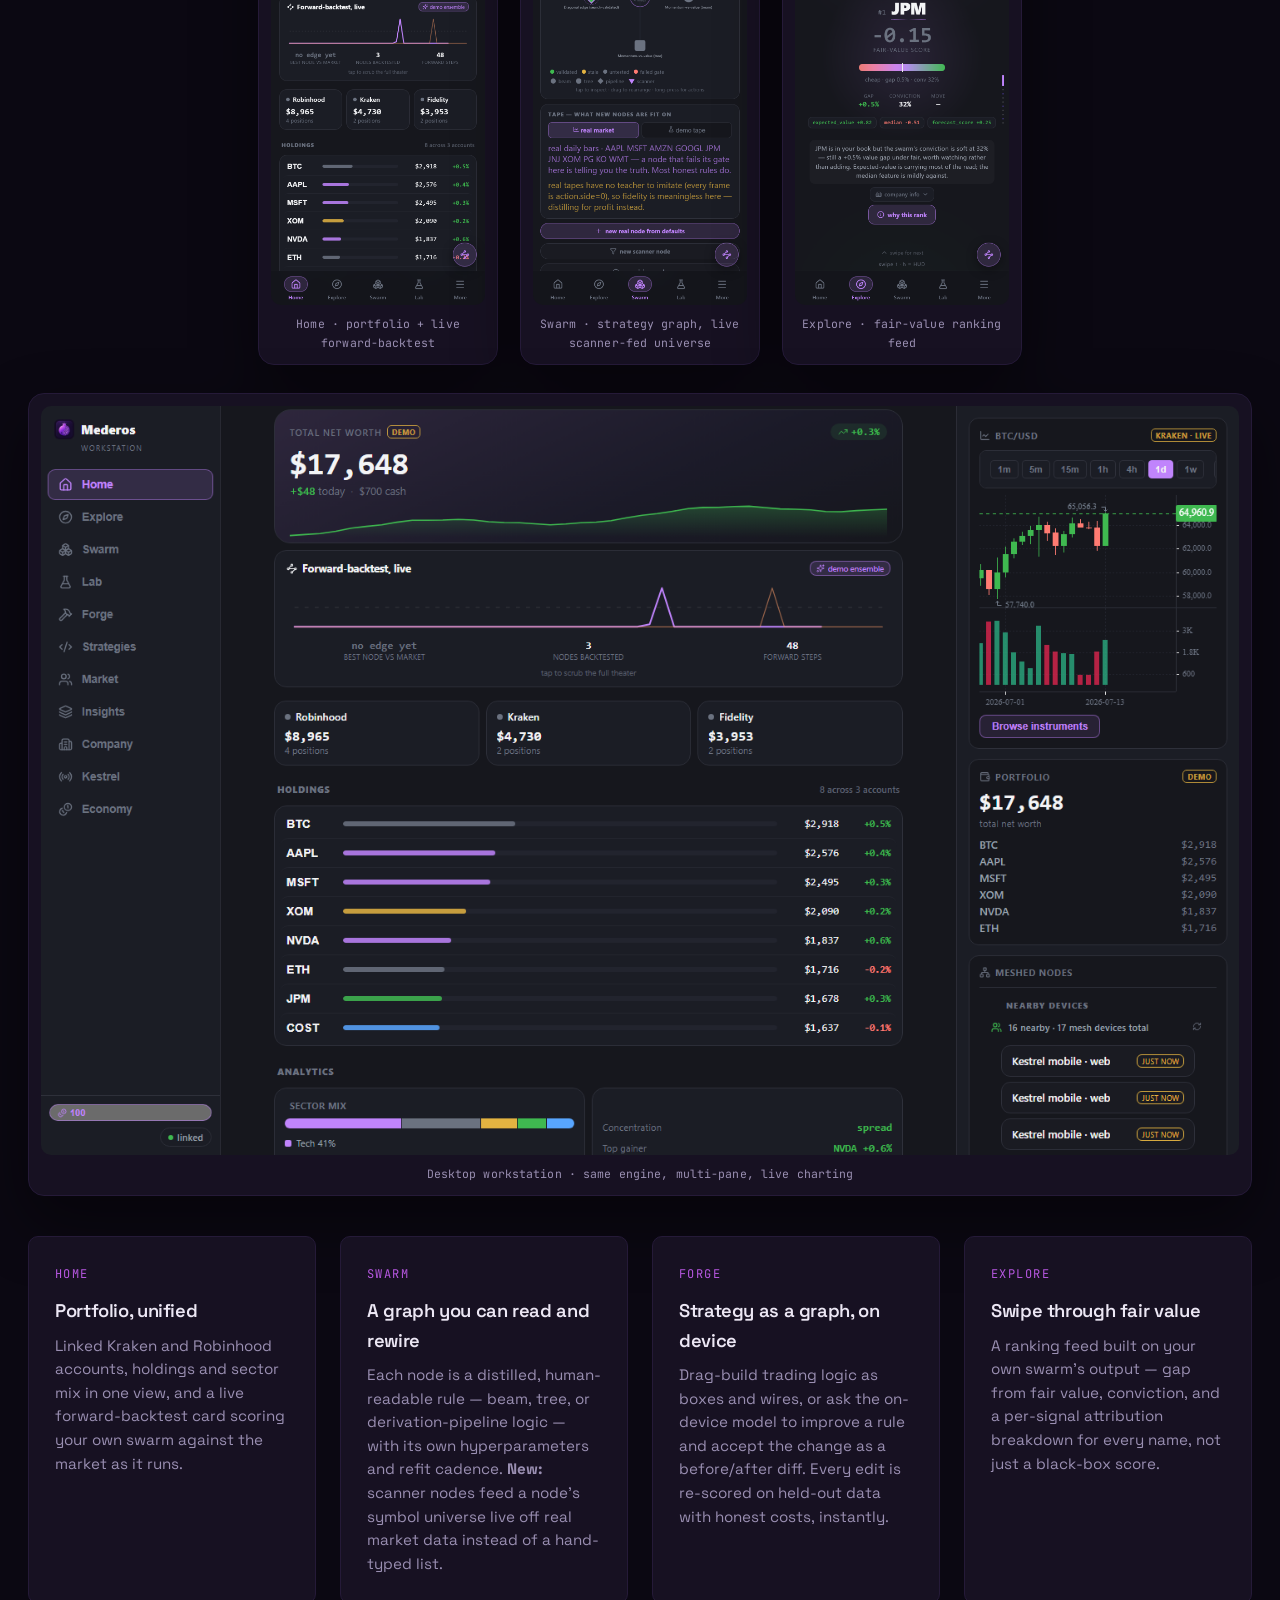
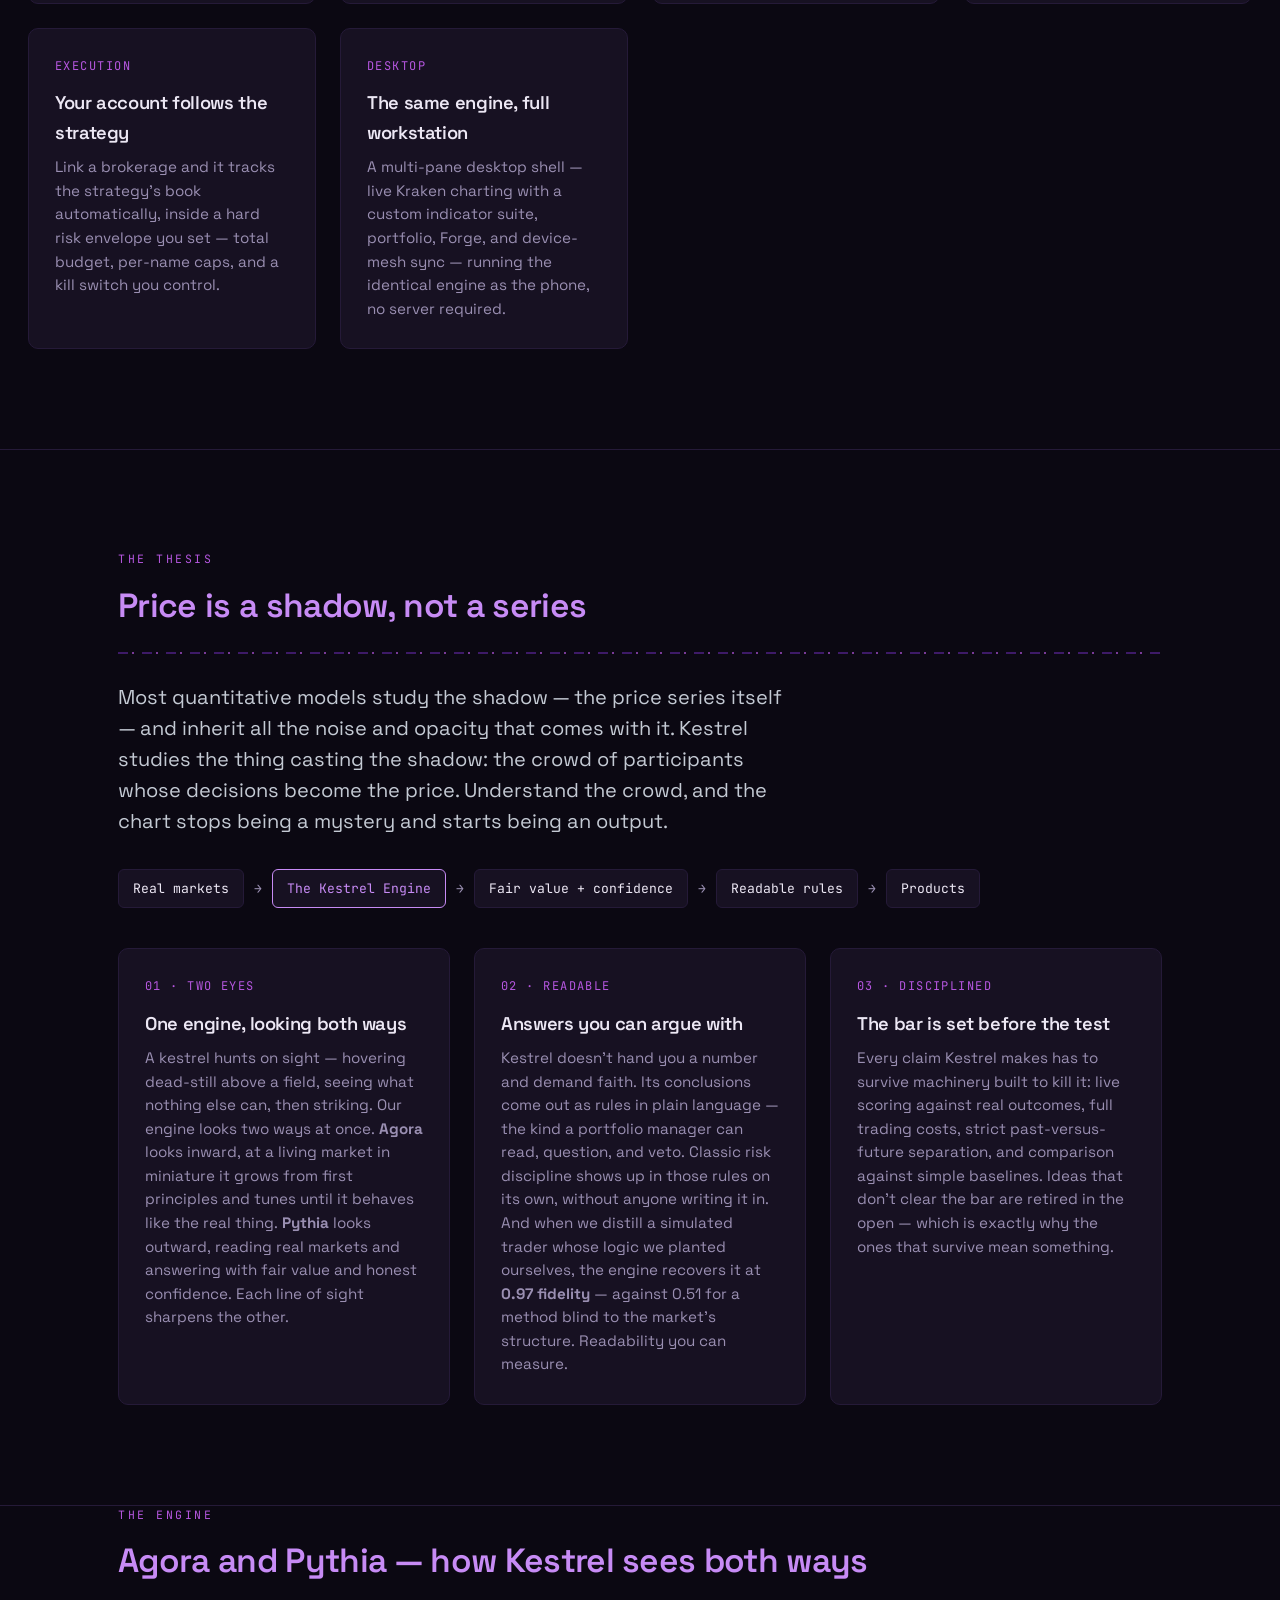
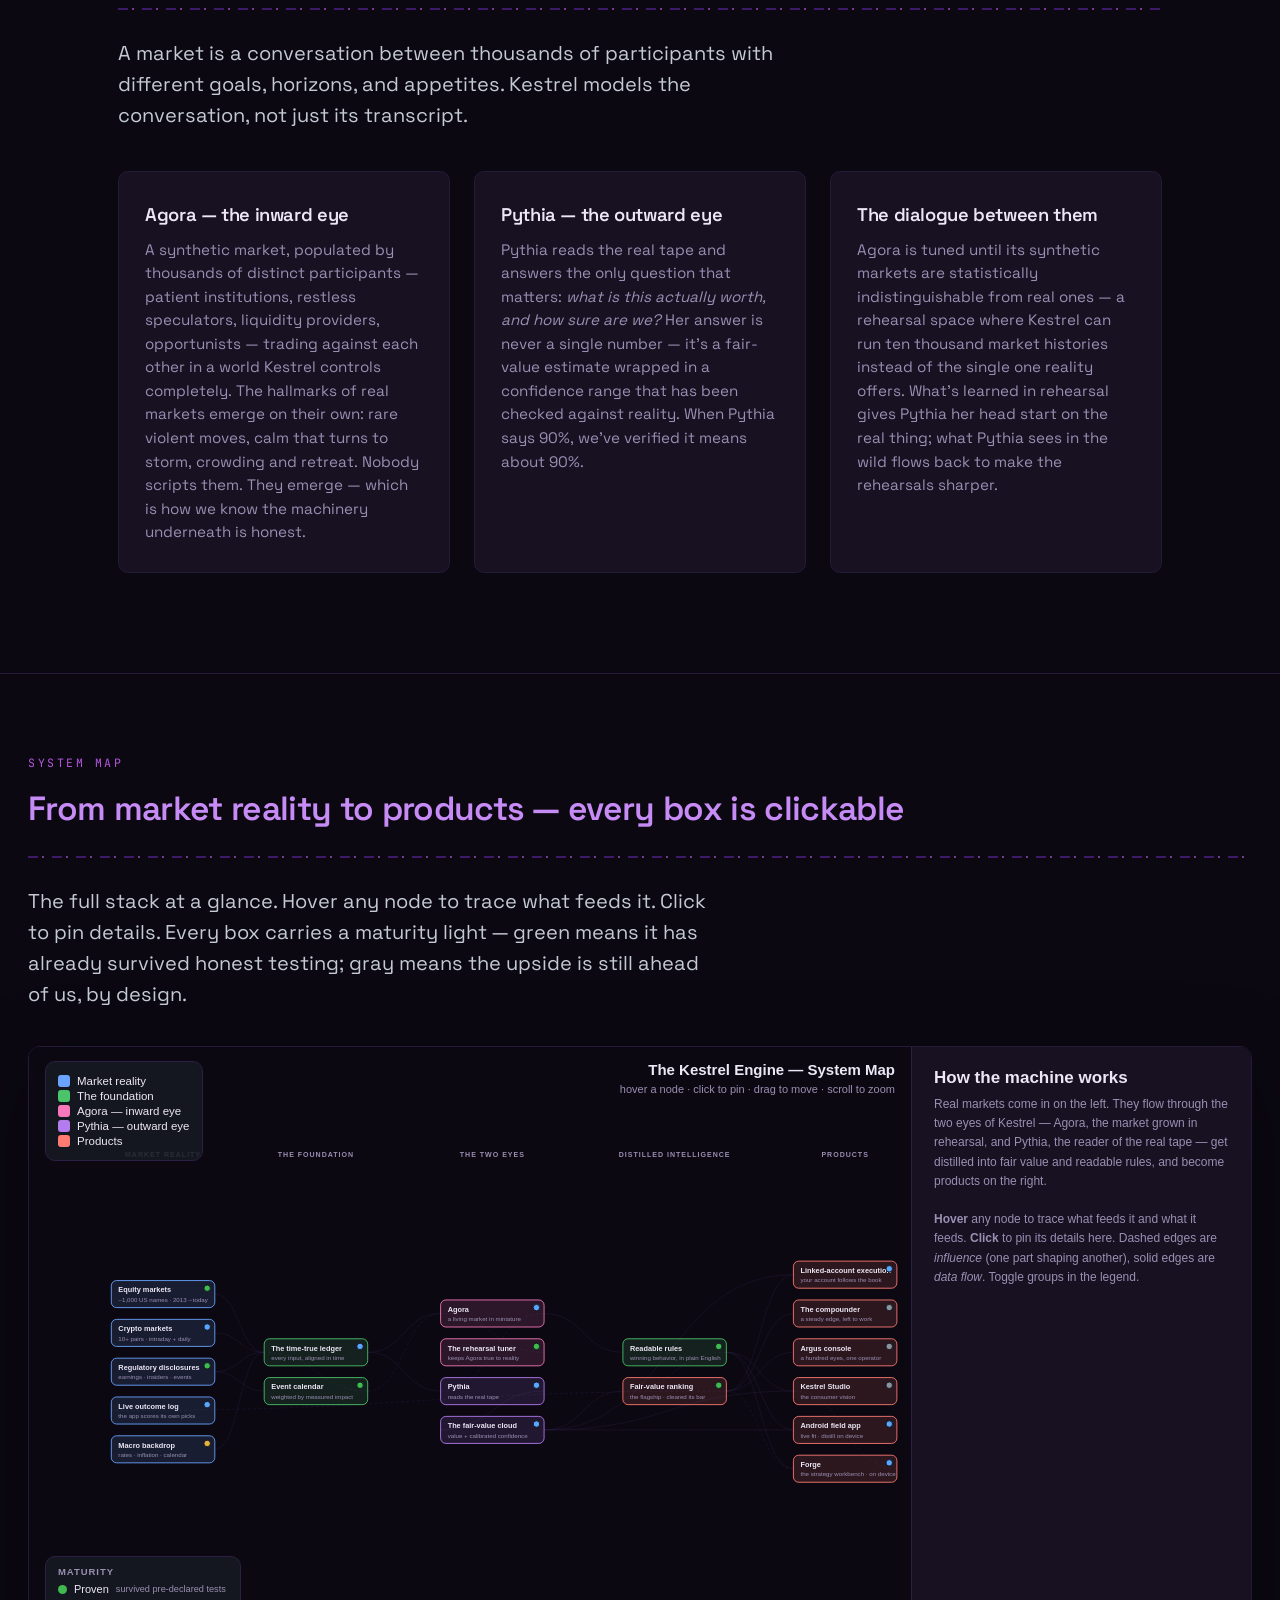
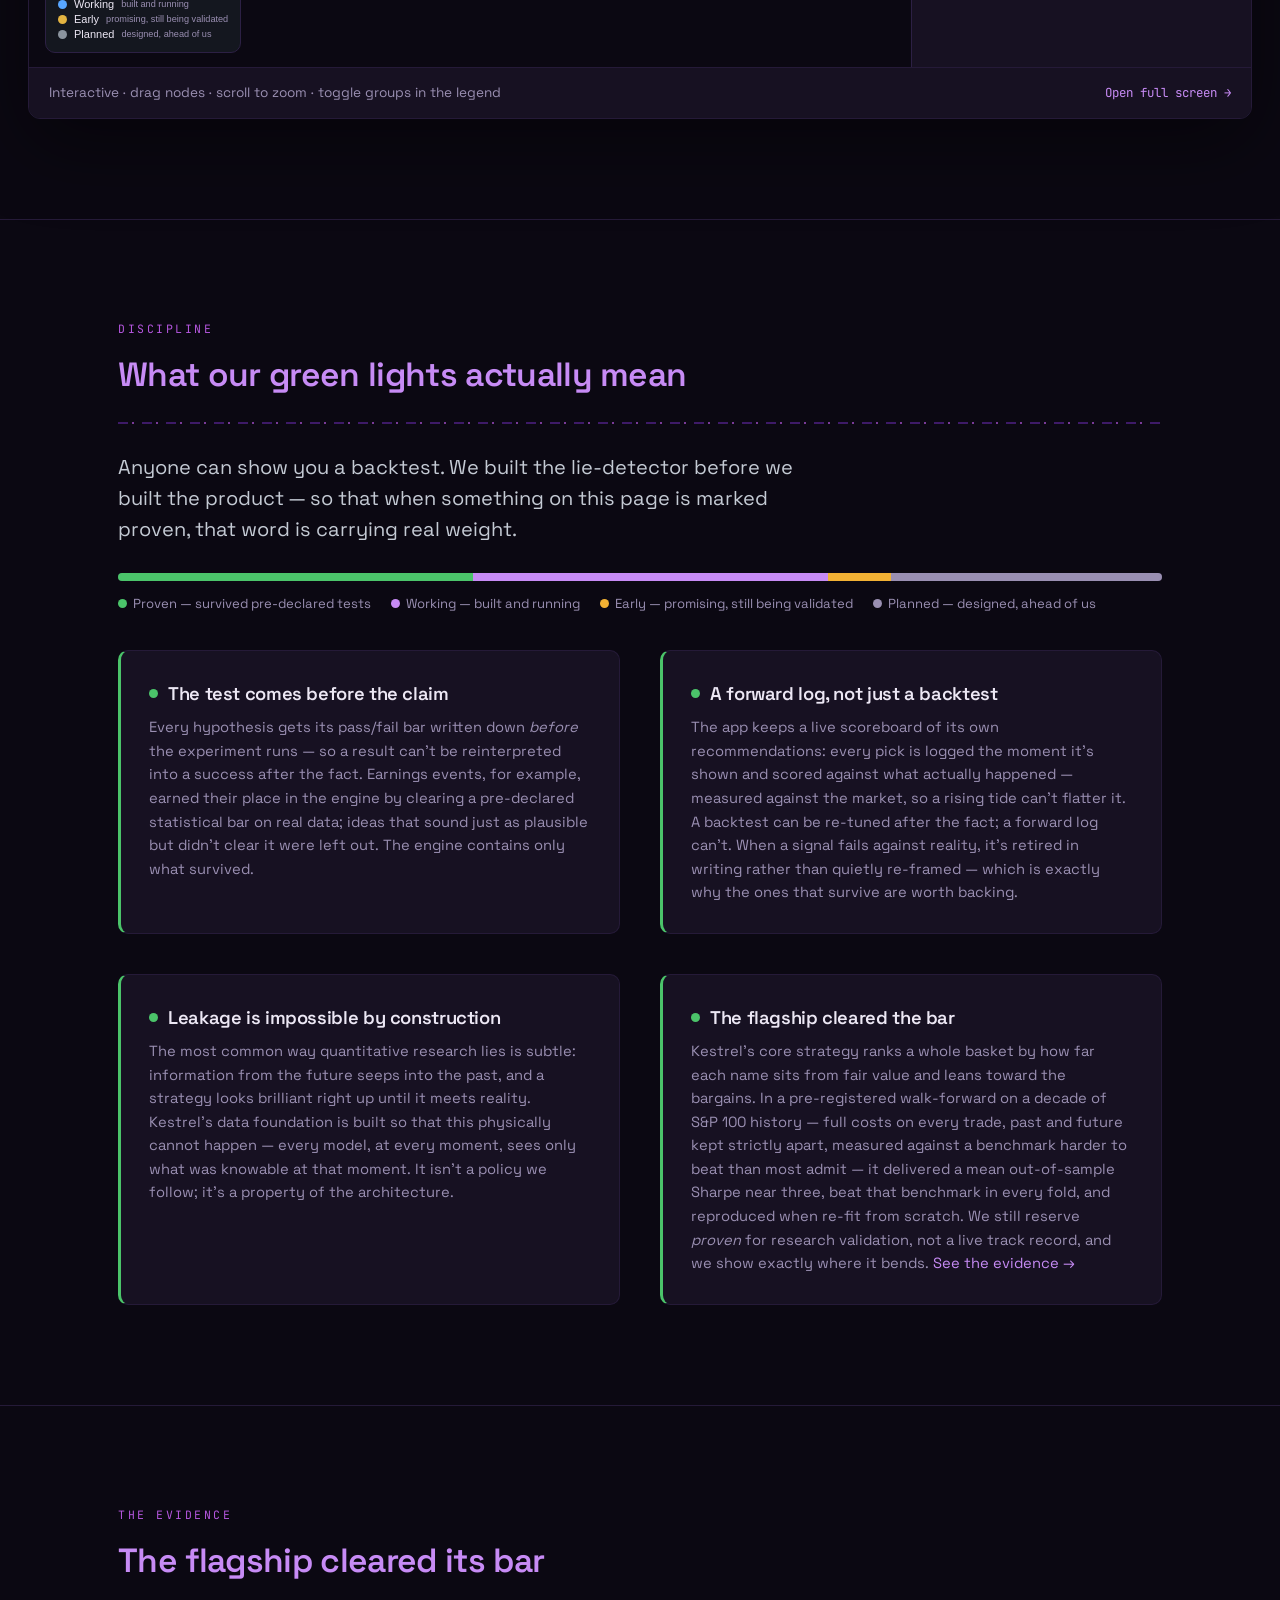
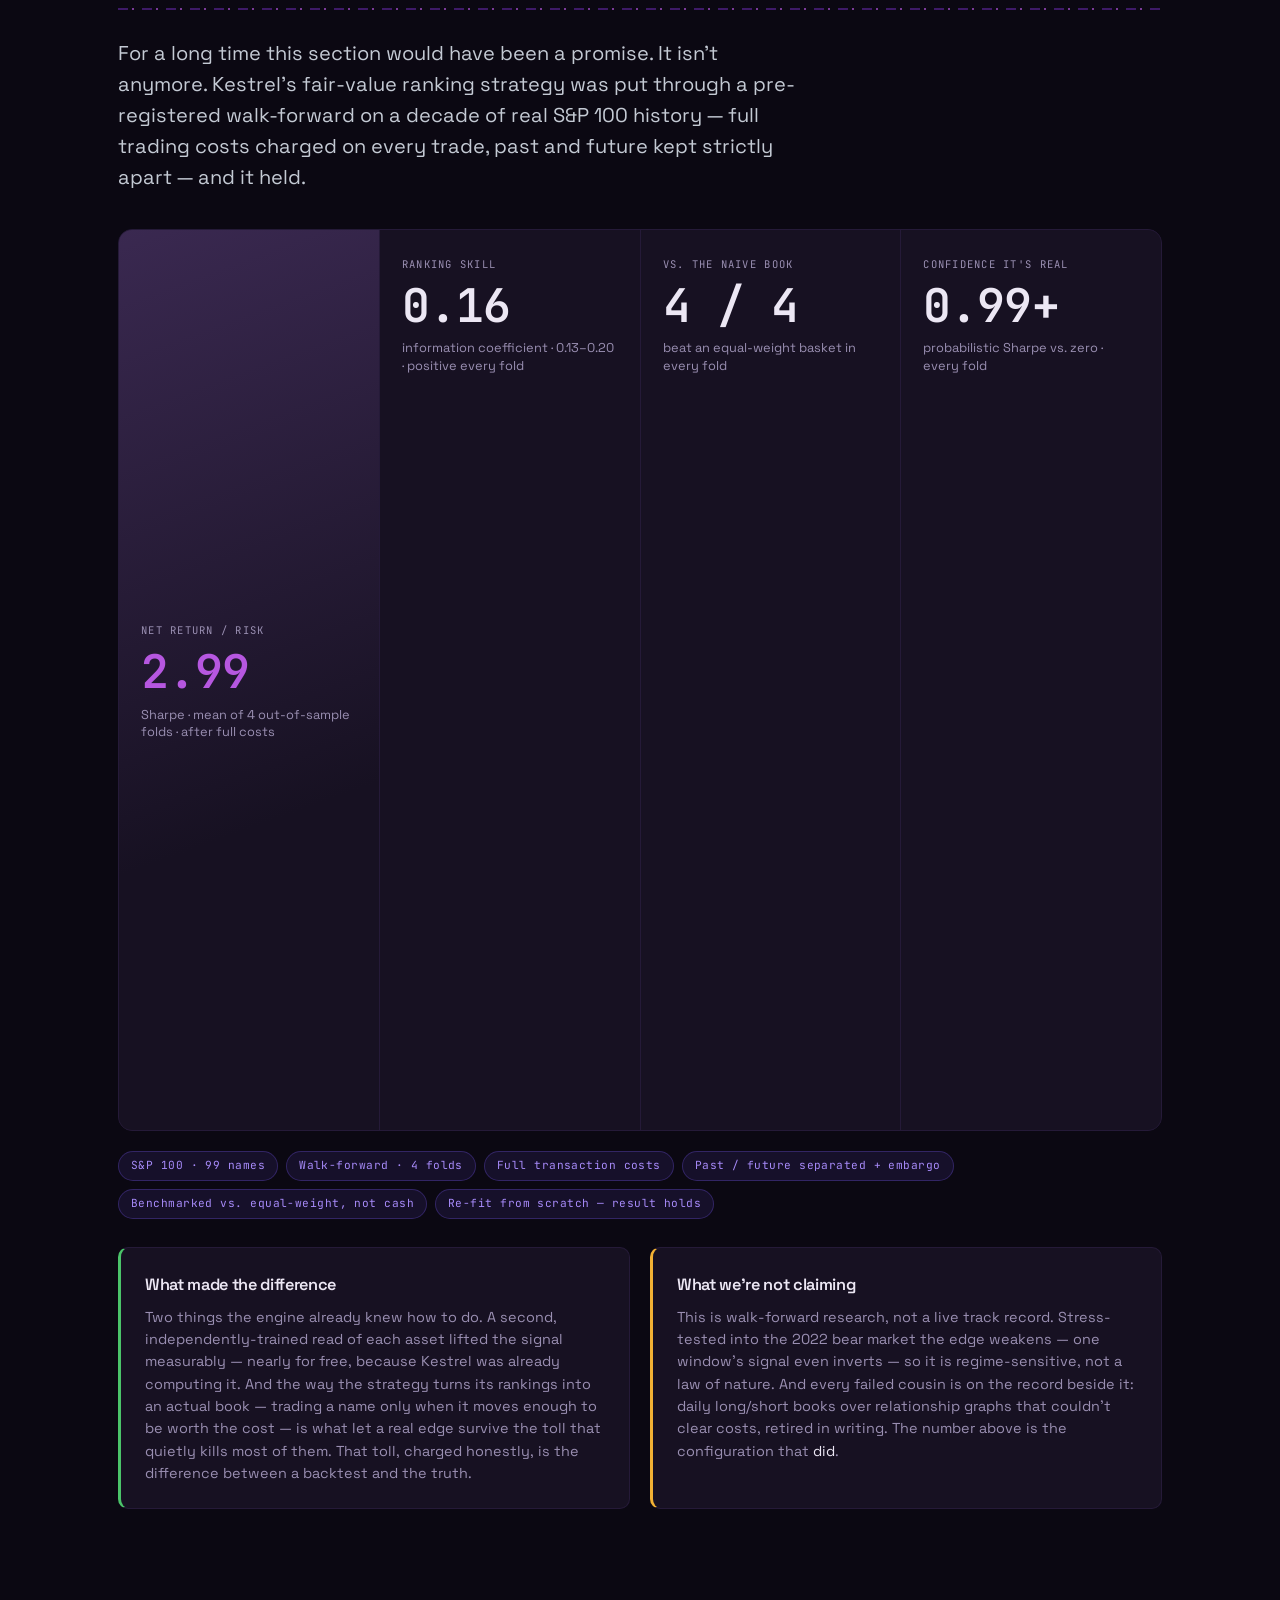
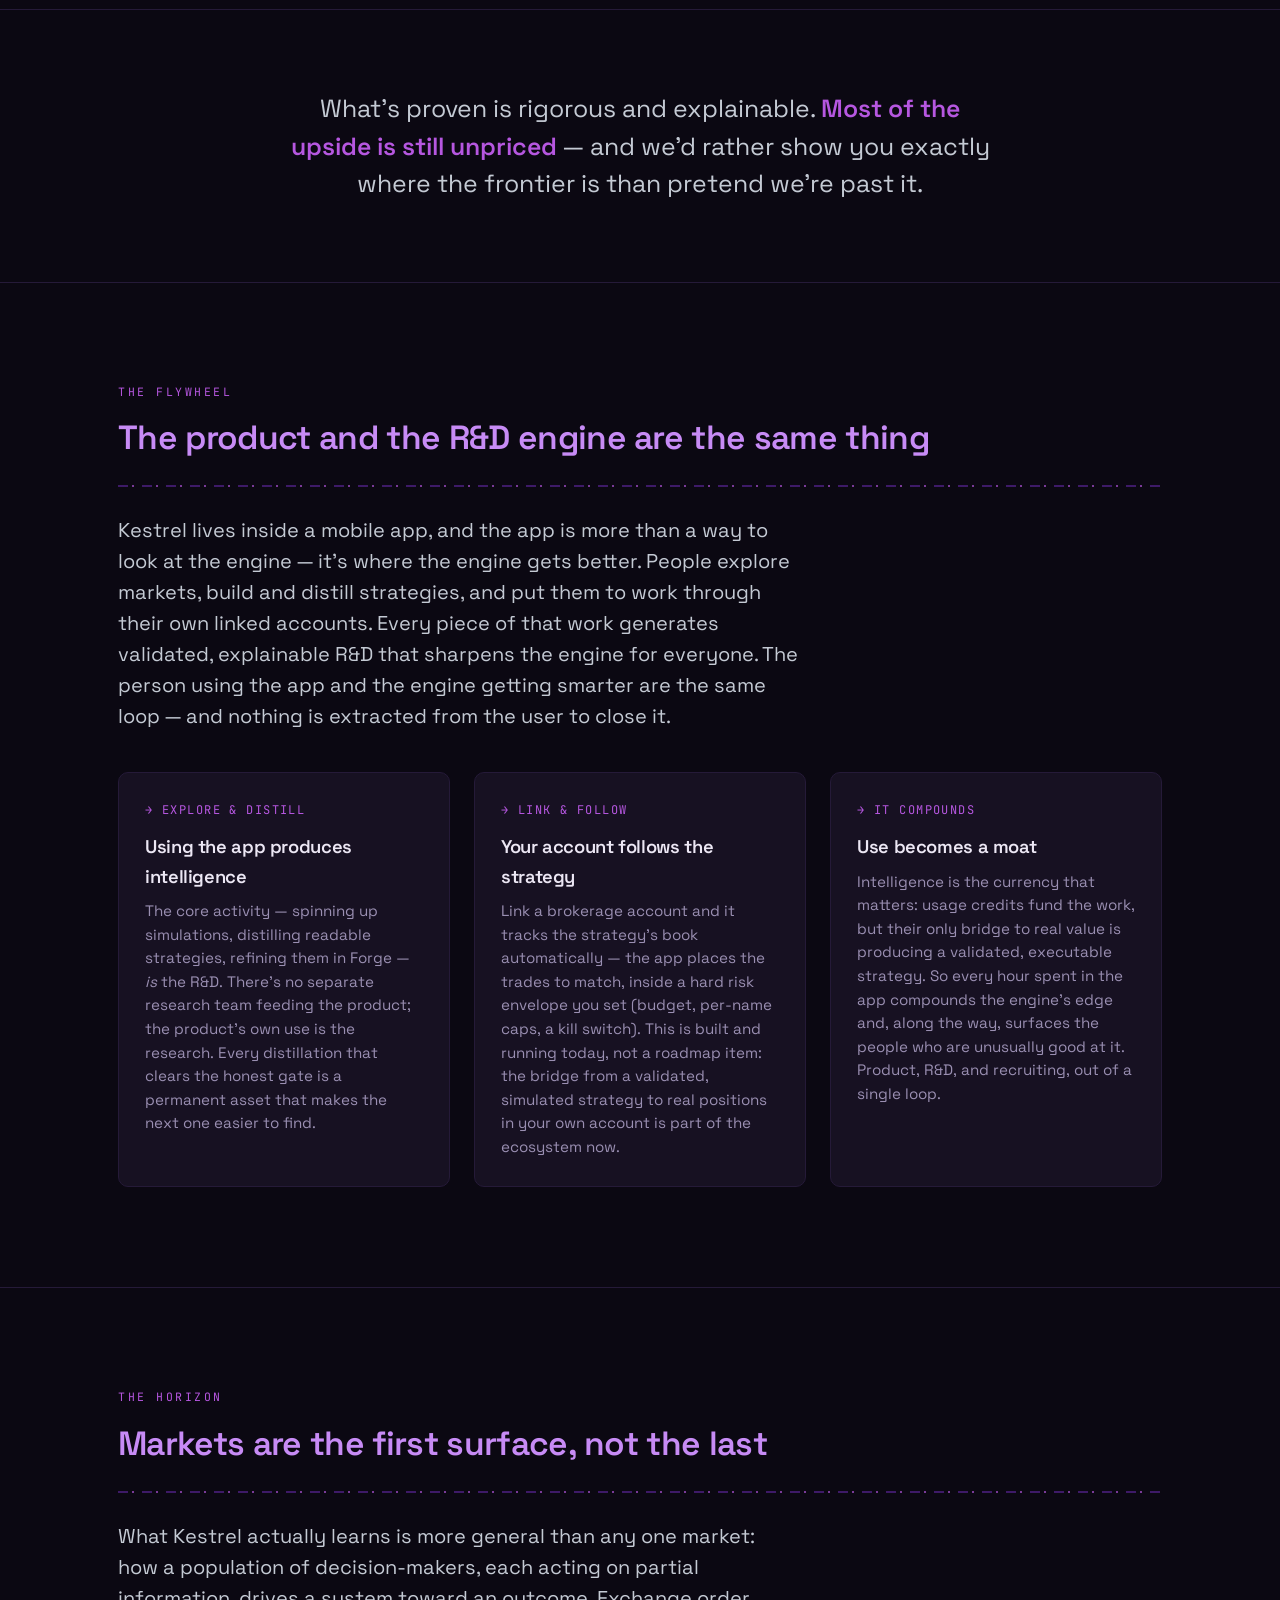
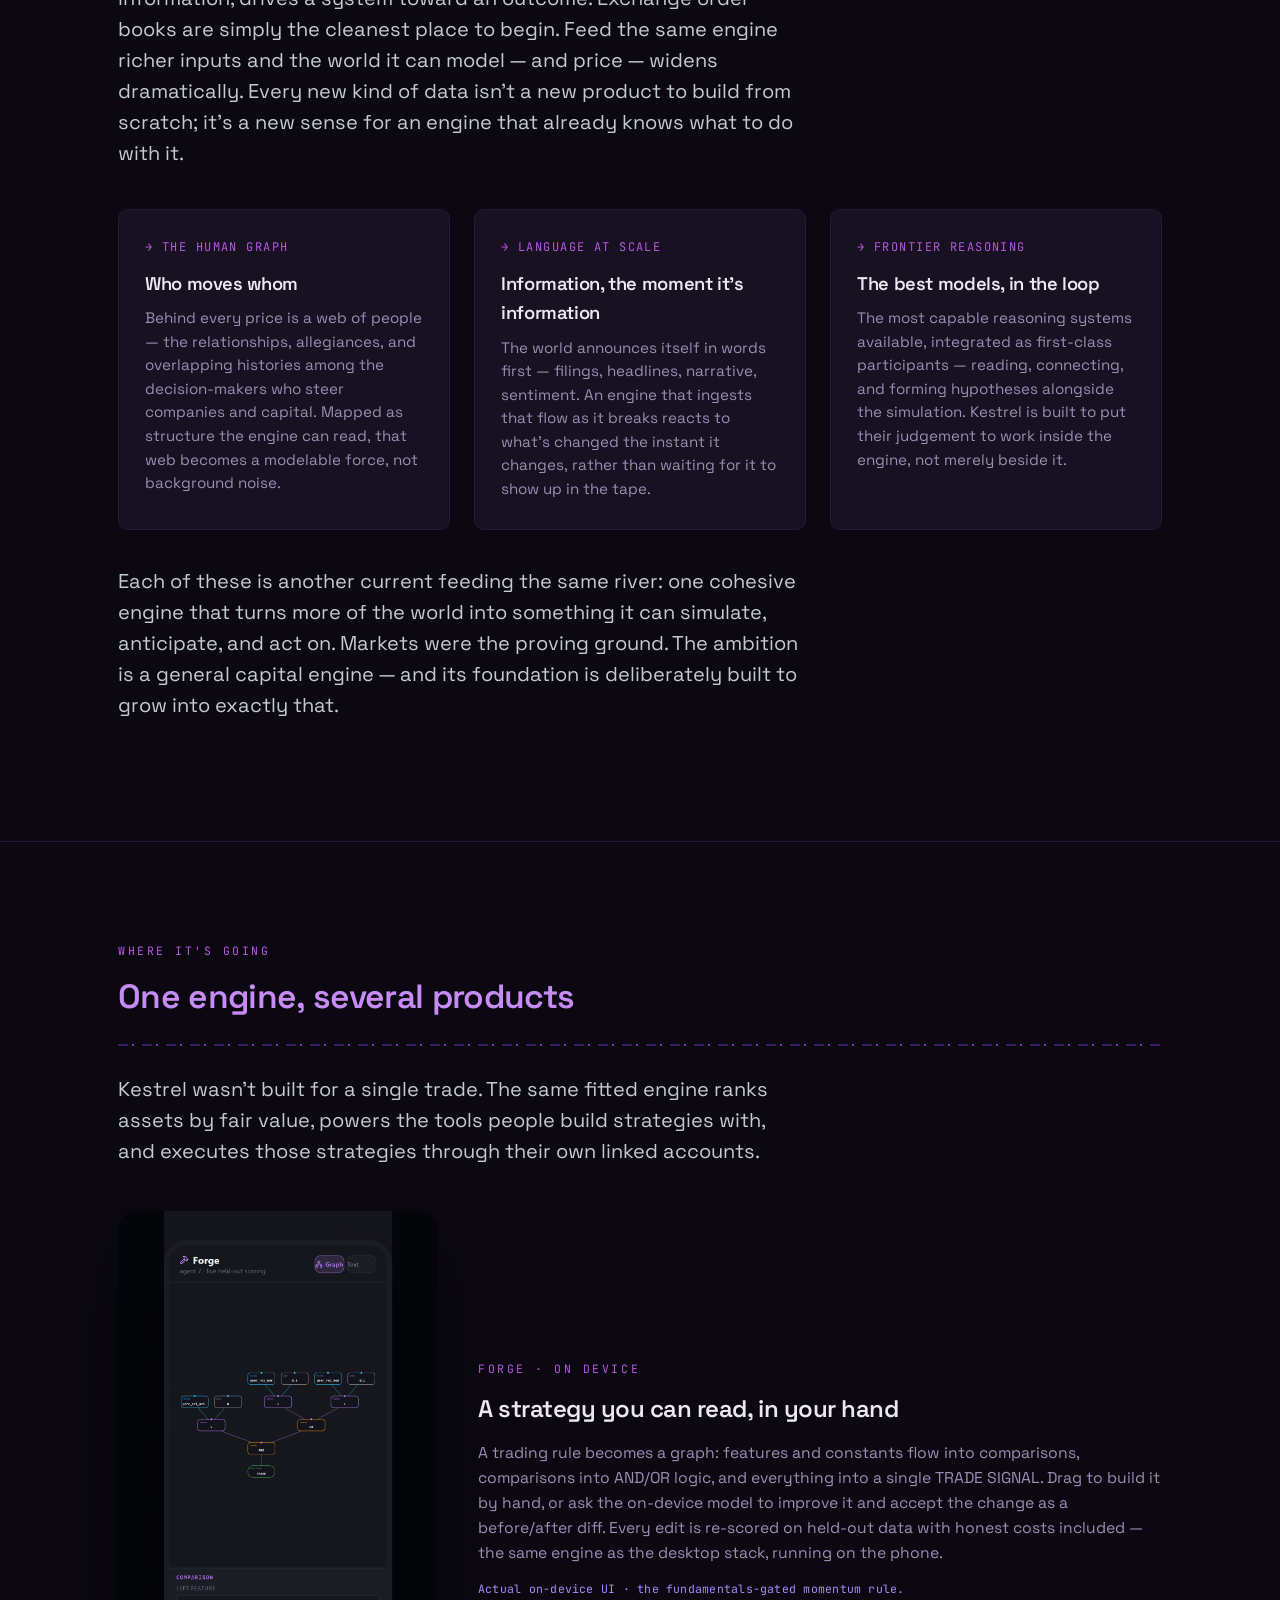
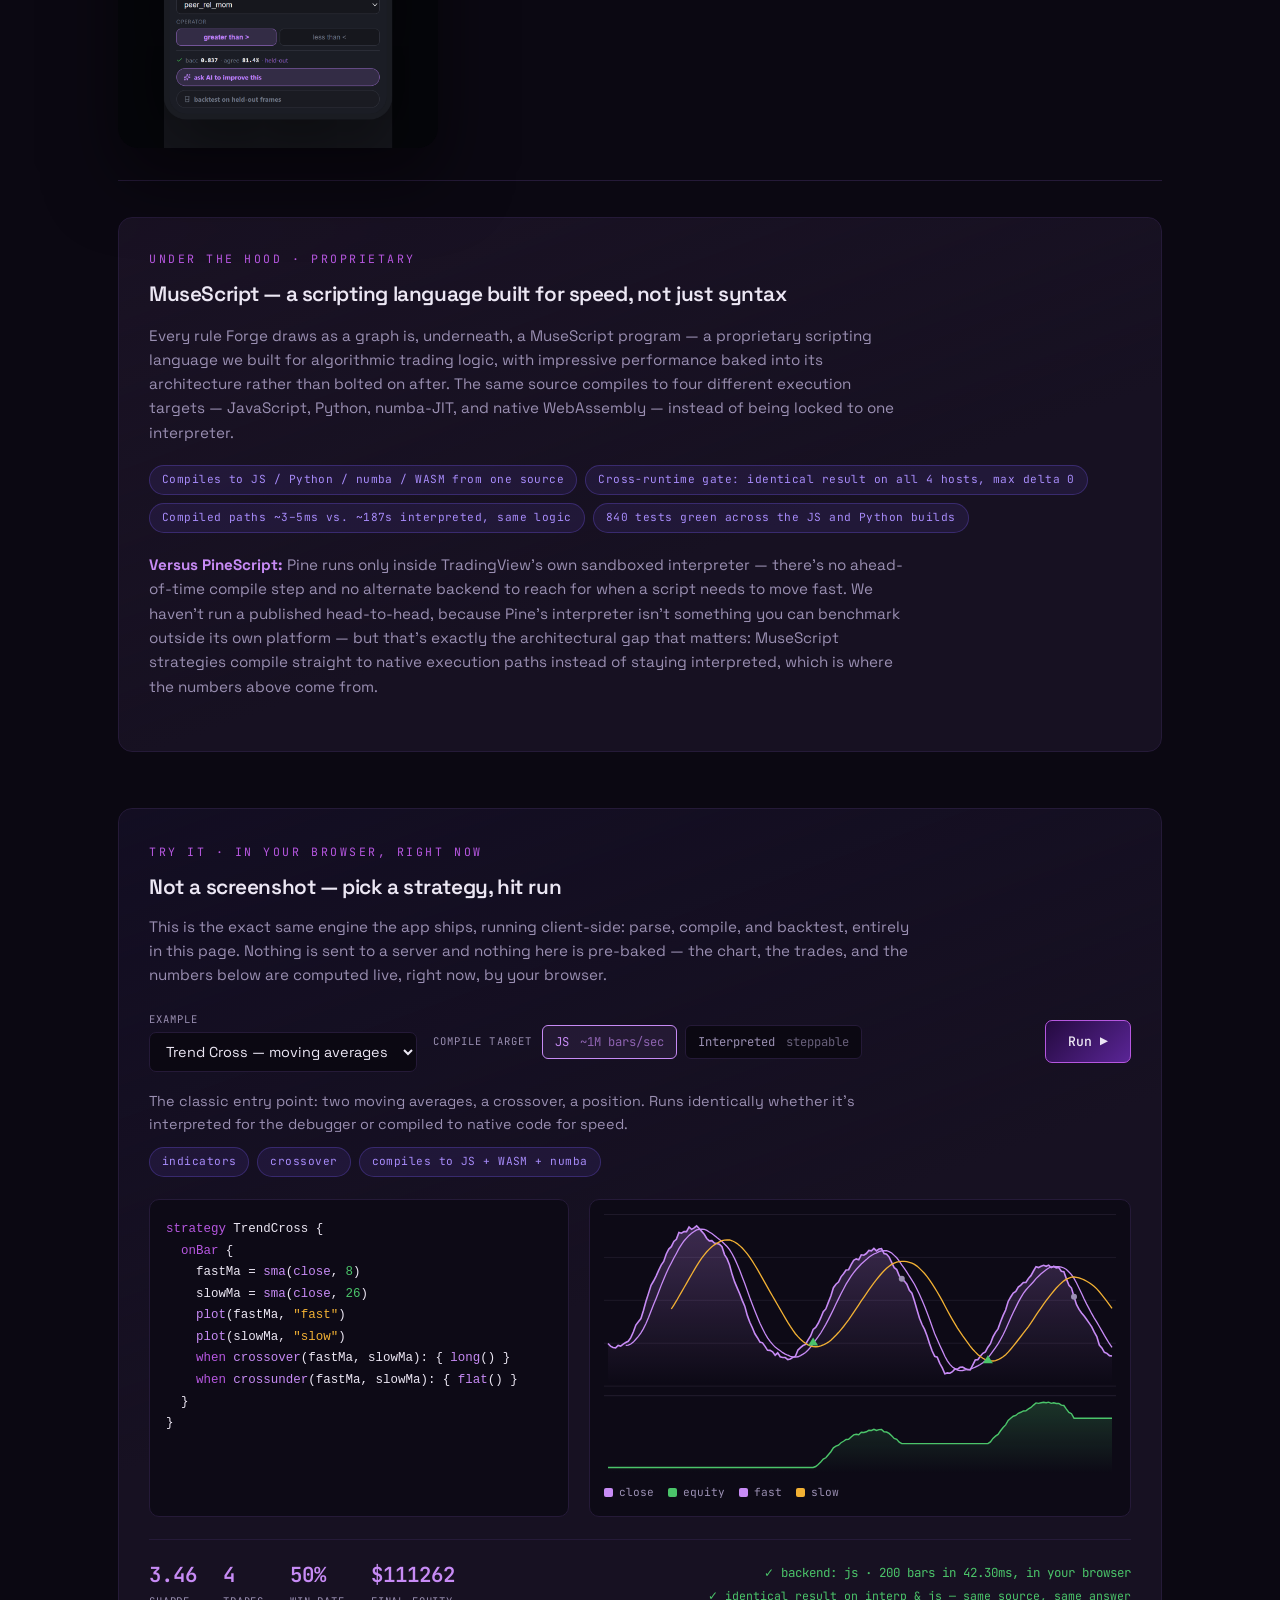
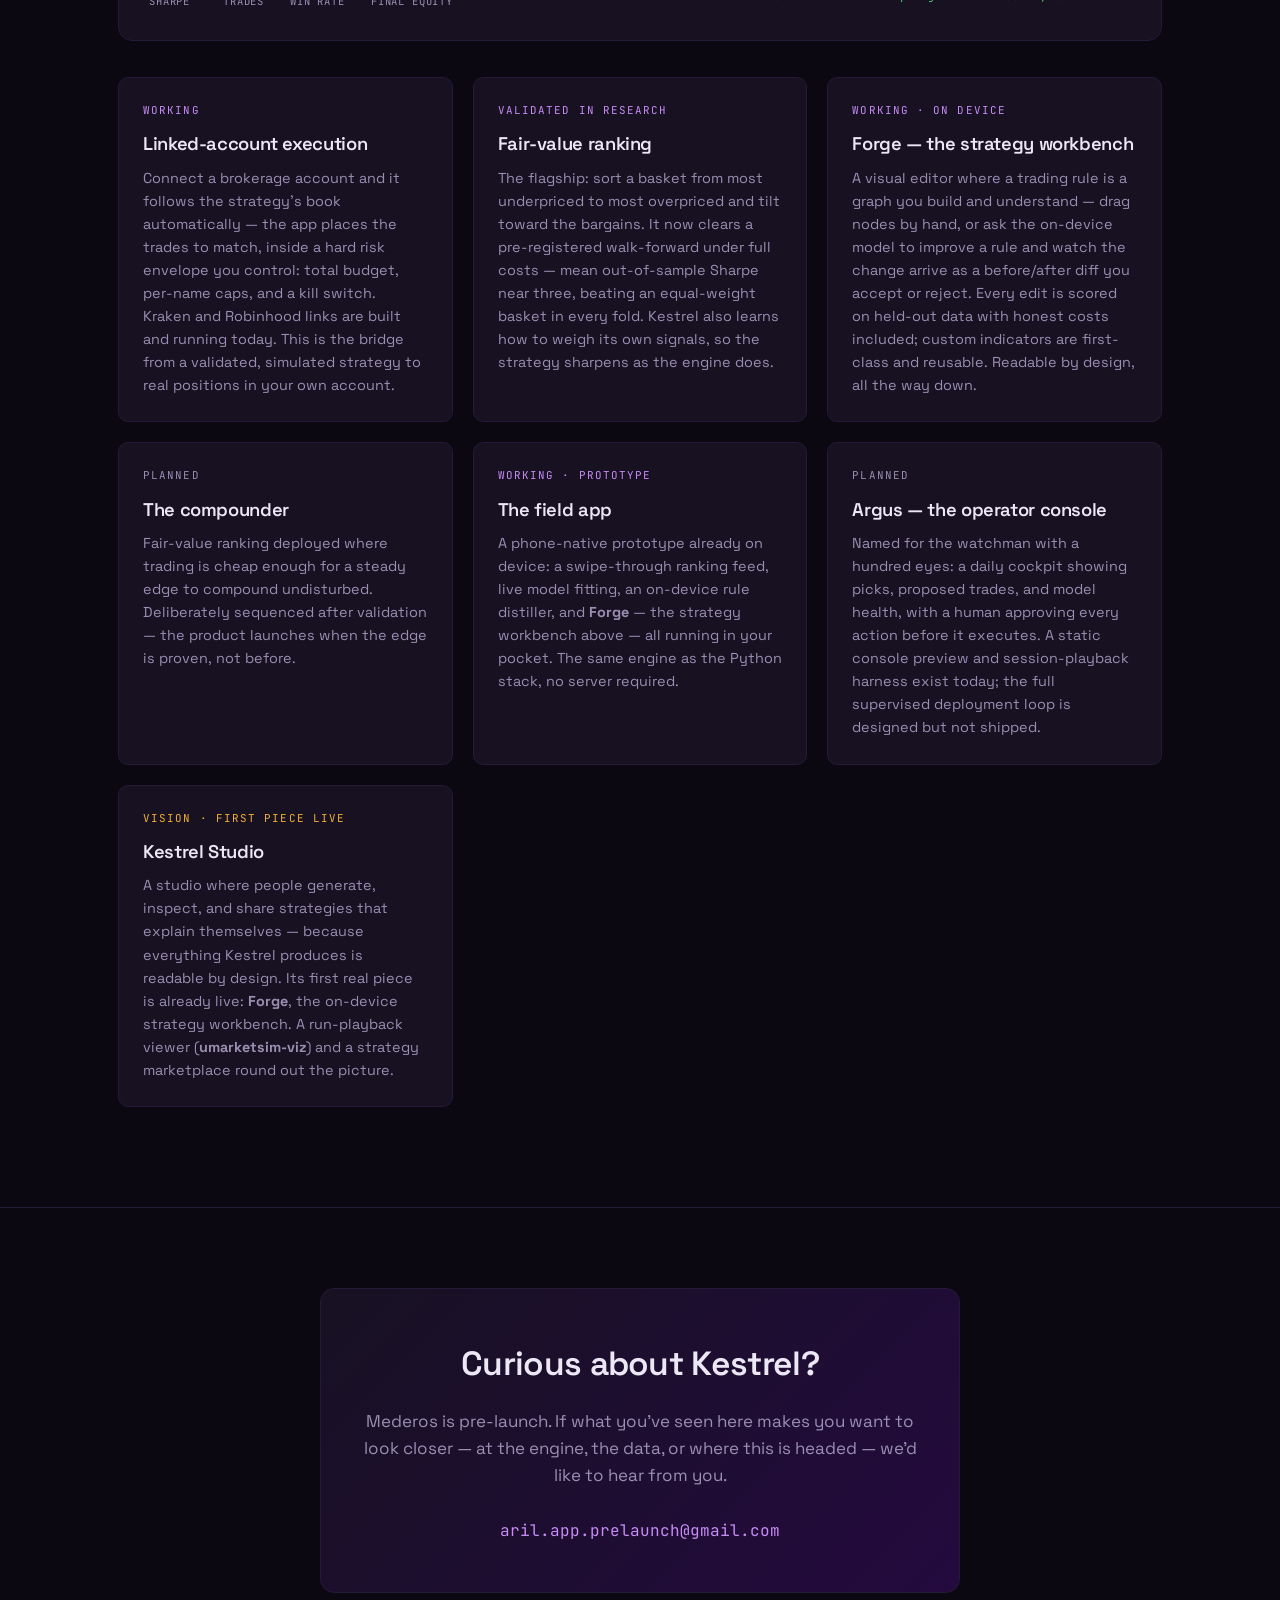
==== commit eac3c490: "demo/update" ====
--- a/docs/index.html
+++ b/docs/index.html
@@ -19,6 +19,7 @@
   <link rel="preconnect" href="https://fonts.googleapis.com">
   <link href="https://fonts.googleapis.com/css2?family=Space+Grotesk:wght@400;500;600;700&family=JetBrains+Mono:wght@400;500;600&display=swap" rel="stylesheet">
   <link rel="stylesheet" href="css/site.css">
+  <script src="js/demo.js" defer></script>
 </head>
 <body>
 
@@ -34,6 +35,7 @@
     <li><a href="#flywheel">Flywheel</a></li>
     <li><a href="#horizon">Horizon</a></li>
     <li><a href="#products">Products</a></li>
+    <li><a href="#demo">Try it</a></li>
   </ul>
   <a class="cta-nav" href="#contact">Get in touch</a>
 </nav>
@@ -579,6 +581,49 @@
       </p>
     </div>
 
+    <div class="demo" id="demo">
+      <div class="section-label">Try it · in your browser, right now</div>
+      <h3>Not a screenshot — pick a strategy, hit run</h3>
+      <p class="demo-intro">
+        This is the exact same engine the app ships, running client-side: parse, compile, and
+        backtest, entirely in this page. Nothing is sent to a server and nothing here is
+        pre-baked — the chart, the trades, and the numbers below are computed live, right now, by
+        your browser.
+      </p>
+
+      <div class="demo-toolbar">
+        <label class="demo-select-wrap">
+          <span>Example</span>
+          <select id="demo-select"></select>
+        </label>
+        <div class="demo-tiers">
+          <span class="demo-tiers-lbl">Compile target</span>
+          <button class="demo-tier-btn active" data-tier="js" type="button">JS <em>~1M bars/sec</em></button>
+          <button class="demo-tier-btn" data-tier="interp" type="button">Interpreted <em>steppable</em></button>
+        </div>
+        <button class="btn btn-primary demo-run-btn" id="demo-run" type="button">Run ▶</button>
+      </div>
+
+      <p class="demo-blurb" id="demo-blurb"></p>
+      <div class="demo-tags" id="demo-tags"></div>
+
+      <div class="demo-grid">
+        <pre class="demo-code-pane"><code id="demo-code"></code></pre>
+        <div class="demo-chart-pane">
+          <canvas id="demo-canvas"></canvas>
+          <div class="demo-legend" id="demo-legend"></div>
+        </div>
+      </div>
+
+      <div class="demo-footer">
+        <div class="demo-metrics" id="demo-metrics"></div>
+        <div class="demo-status-wrap">
+          <span class="demo-status" id="demo-status">ready</span>
+          <span class="demo-parity" id="demo-parity"></span>
+        </div>
+      </div>
+    </div>
+
     <div class="deliver-grid">
       <div class="deliver-card">
         <div class="status live">Working</div>
--- a/docs/css/site.css
+++ b/docs/css/site.css
@@ -511,6 +511,167 @@
 .muse-vs { color: var(--muted); font-size: 0.9rem; line-height: 1.6; max-width: 760px; margin: 0; }
 .muse-vs strong { color: var(--signal); }
 
+/* ── live demo ── */
+.demo {
+  background: linear-gradient(160deg, rgba(124, 92, 252, 0.07), var(--panel) 55%);
+  border: 1px solid var(--grid);
+  border-radius: 14px;
+  padding: 34px 30px 30px;
+  margin: 56px 0 8px;
+}
+.demo h3 { font-size: 1.3rem; margin: 8px 0 10px; color: var(--text); }
+.demo-intro { color: var(--muted); font-size: 0.95rem; line-height: 1.6; max-width: 760px; margin: 0 0 24px; }
+
+.demo-toolbar {
+  display: flex;
+  flex-wrap: wrap;
+  align-items: center;
+  gap: 16px;
+  margin-bottom: 18px;
+}
+.demo-select-wrap {
+  display: flex;
+  flex-direction: column;
+  gap: 4px;
+}
+.demo-select-wrap span {
+  font-family: var(--mono);
+  font-size: 0.66rem;
+  letter-spacing: 0.1em;
+  text-transform: uppercase;
+  color: var(--muted);
+}
+.demo-select-wrap select {
+  font-family: var(--sans);
+  font-size: 0.9rem;
+  color: var(--text);
+  background: var(--bg);
+  border: 1px solid var(--grid);
+  border-radius: 7px;
+  padding: 9px 12px;
+  min-width: 240px;
+}
+.demo-tiers {
+  display: flex;
+  align-items: center;
+  gap: 8px;
+  flex-wrap: wrap;
+}
+.demo-tiers-lbl {
+  font-family: var(--mono);
+  font-size: 0.66rem;
+  letter-spacing: 0.1em;
+  text-transform: uppercase;
+  color: var(--muted);
+  margin-right: 2px;
+}
+.demo-tier-btn {
+  font-family: var(--mono);
+  font-size: 0.76rem;
+  color: var(--muted);
+  background: var(--bg);
+  border: 1px solid var(--grid);
+  border-radius: 6px;
+  padding: 8px 12px;
+  cursor: pointer;
+  transition: border-color 0.15s, color 0.15s;
+}
+.demo-tier-btn em { font-style: normal; color: inherit; opacity: 0.65; margin-left: 4px; }
+.demo-tier-btn:hover { color: var(--text); border-color: var(--signal); }
+.demo-tier-btn.active { color: var(--signal); border-color: var(--signal); background: rgba(199, 139, 245, 0.08); }
+.demo-run-btn { margin-left: auto; cursor: pointer; }
+
+.demo-blurb { color: var(--muted); font-size: 0.9rem; line-height: 1.55; max-width: 720px; margin: 0 0 12px; }
+.demo-tags { display: flex; flex-wrap: wrap; gap: 8px; margin-bottom: 22px; }
+
+.demo-grid {
+  display: grid;
+  grid-template-columns: minmax(280px, 420px) 1fr;
+  gap: 20px;
+  align-items: stretch;
+}
+.demo-code-pane {
+  margin: 0;
+  background: #0d0a16;
+  border: 1px solid var(--grid);
+  border-radius: 10px;
+  padding: 18px 16px;
+  overflow: auto;
+  font-family: var(--mono);
+  font-size: 0.78rem;
+  line-height: 1.65;
+  color: var(--text);
+  max-height: 380px;
+}
+.demo-code-pane code { white-space: pre-wrap; overflow-wrap: anywhere; }
+.tok-kw { color: var(--tyrian-glow); }
+.tok-fn { color: var(--signal); }
+.tok-str { color: var(--heat); }
+.tok-num { color: var(--long); }
+
+.demo-chart-pane {
+  background: #0d0a16;
+  border: 1px solid var(--grid);
+  border-radius: 10px;
+  padding: 14px;
+  display: flex;
+  flex-direction: column;
+  gap: 10px;
+  min-height: 280px;
+}
+#demo-canvas { width: 100%; height: 260px; display: block; }
+.demo-legend {
+  display: flex;
+  flex-wrap: wrap;
+  gap: 14px;
+  font-family: var(--mono);
+  font-size: 0.7rem;
+  color: var(--muted);
+}
+.demo-legend-item { display: flex; align-items: center; gap: 6px; }
+.demo-legend-item i { width: 9px; height: 9px; border-radius: 2px; display: inline-block; }
+
+.demo-footer {
+  display: flex;
+  flex-wrap: wrap;
+  justify-content: space-between;
+  align-items: center;
+  gap: 16px;
+  margin-top: 22px;
+  padding-top: 18px;
+  border-top: 1px solid var(--grid);
+}
+.demo-metrics { display: flex; flex-wrap: wrap; gap: 26px; }
+.demo-metric { display: flex; flex-direction: column; }
+.demo-metric-num {
+  font-family: var(--mono);
+  font-size: 1.3rem;
+  font-weight: 600;
+  color: var(--signal);
+  font-variant-numeric: tabular-nums;
+}
+.demo-metric-lbl {
+  font-family: var(--mono);
+  font-size: 0.66rem;
+  letter-spacing: 0.08em;
+  text-transform: uppercase;
+  color: var(--muted);
+  margin-top: 2px;
+}
+.demo-status-wrap { display: flex; flex-direction: column; align-items: flex-end; gap: 4px; }
+.demo-status { font-family: var(--mono); font-size: 0.78rem; color: var(--muted); }
+.demo-status-ok { color: var(--long); }
+.demo-status-err { color: var(--short); }
+.demo-parity { font-family: var(--mono); font-size: 0.72rem; color: var(--muted); }
+.demo-parity-ok { color: var(--long); }
+.demo-parity-warn { color: var(--heat); }
+
+@media (max-width: 860px) {
+  .demo-grid { grid-template-columns: 1fr; }
+  .demo-run-btn { margin-left: 0; }
+  .demo-code-pane { max-height: 260px; }
+}
+
 /* ── evidence / benchmark ── */
 .evidence {
   padding: 100px 0;
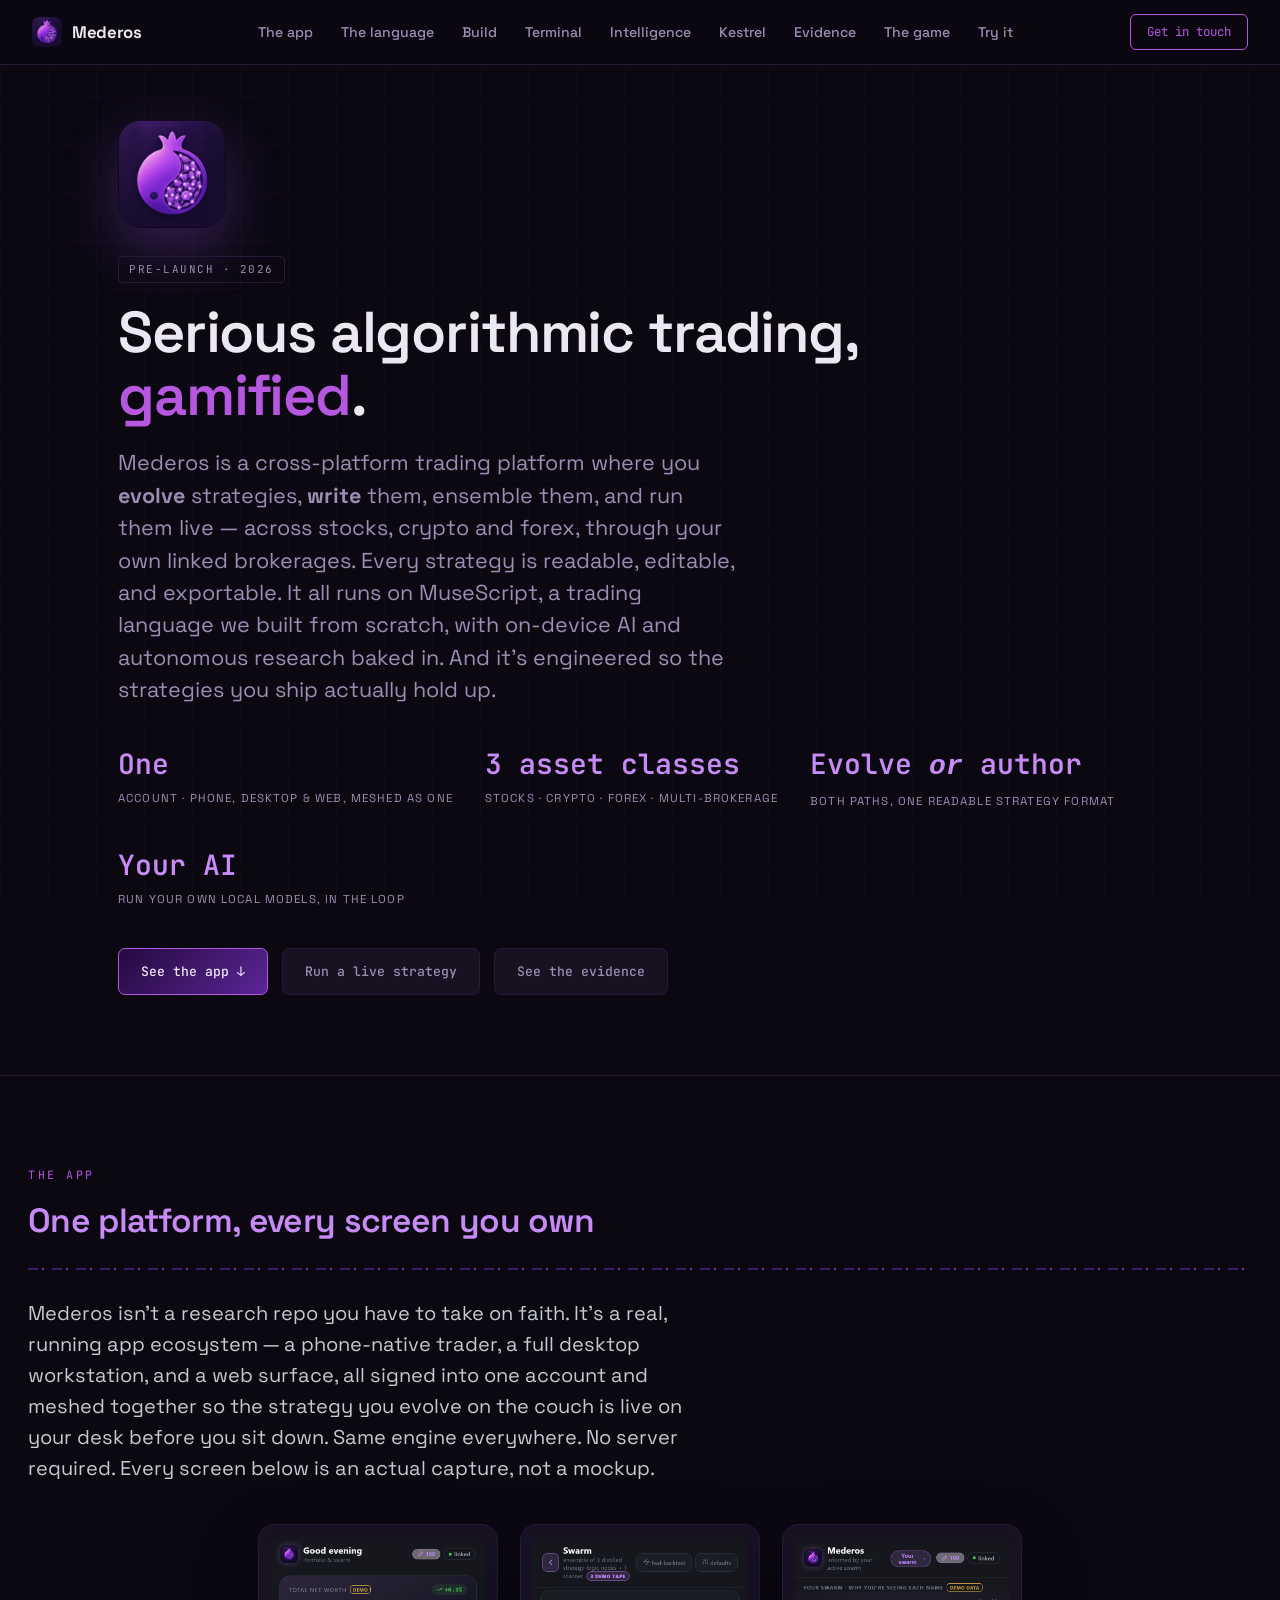
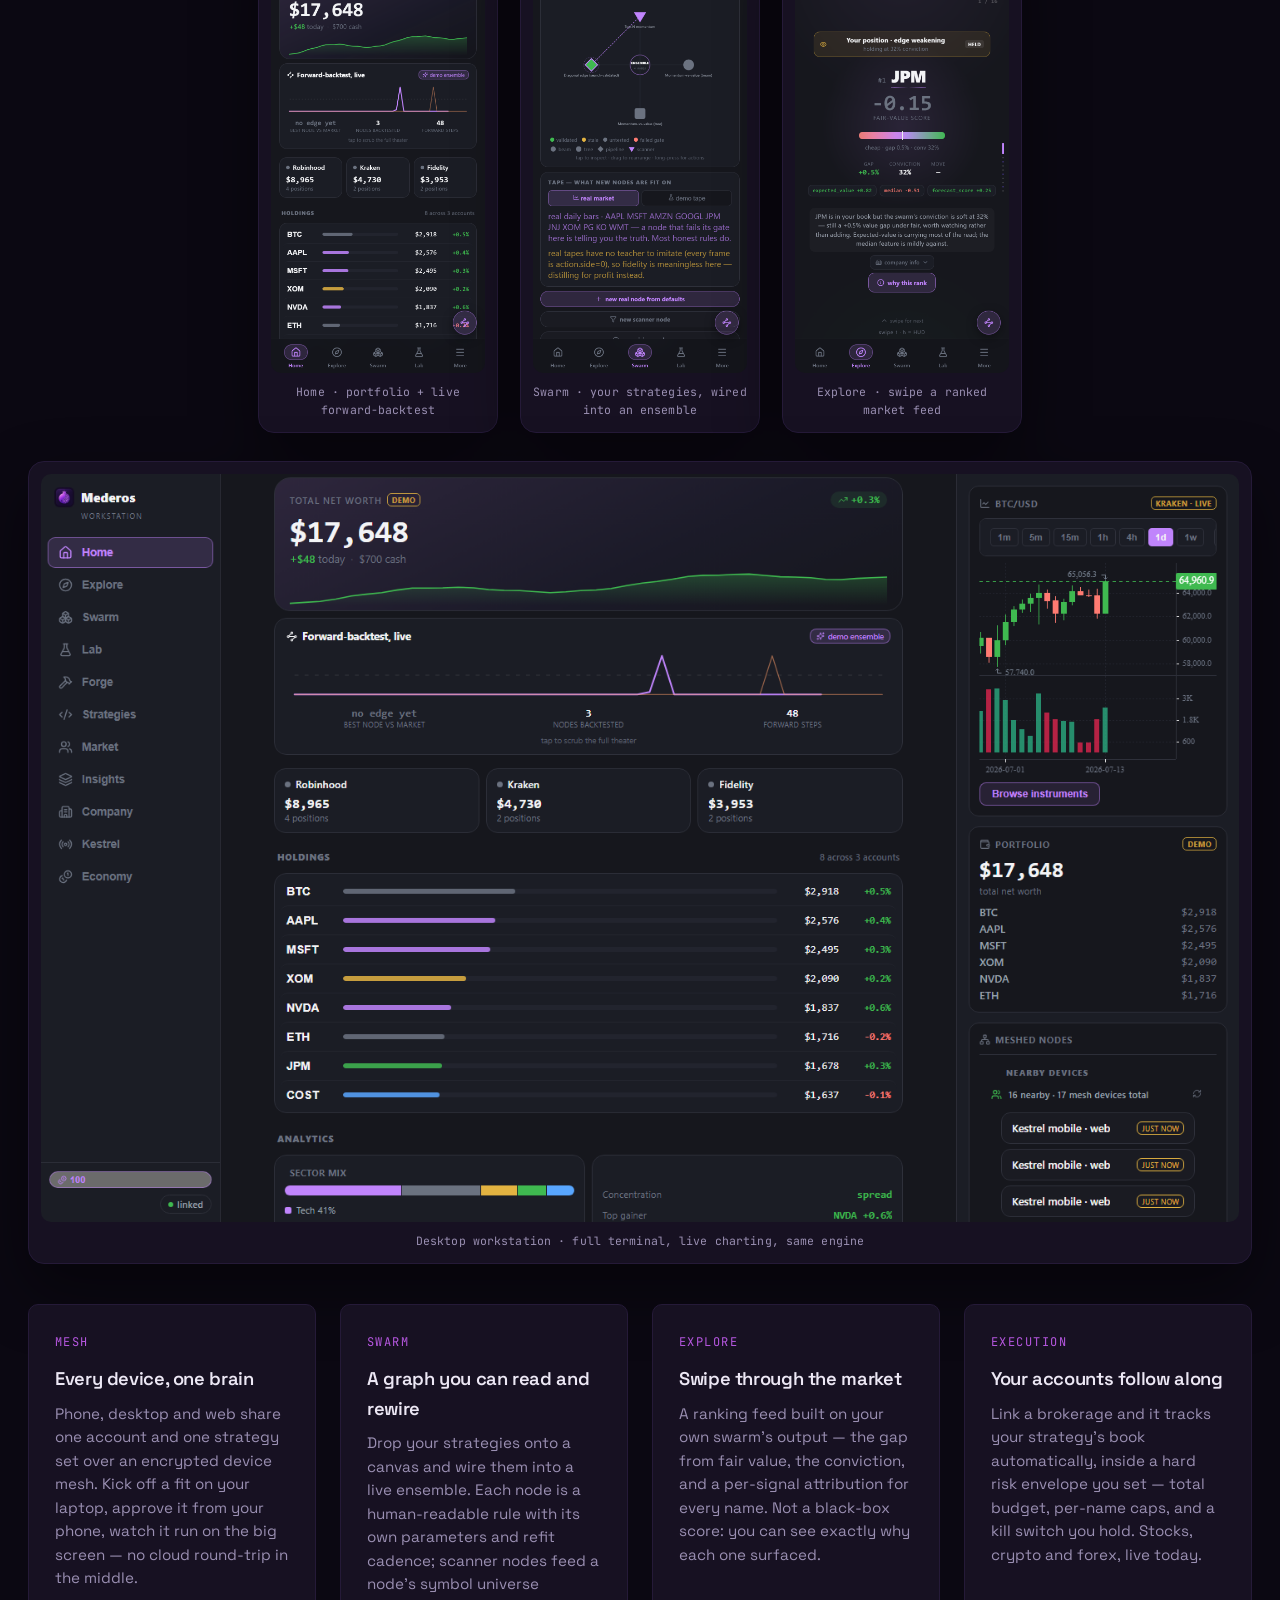
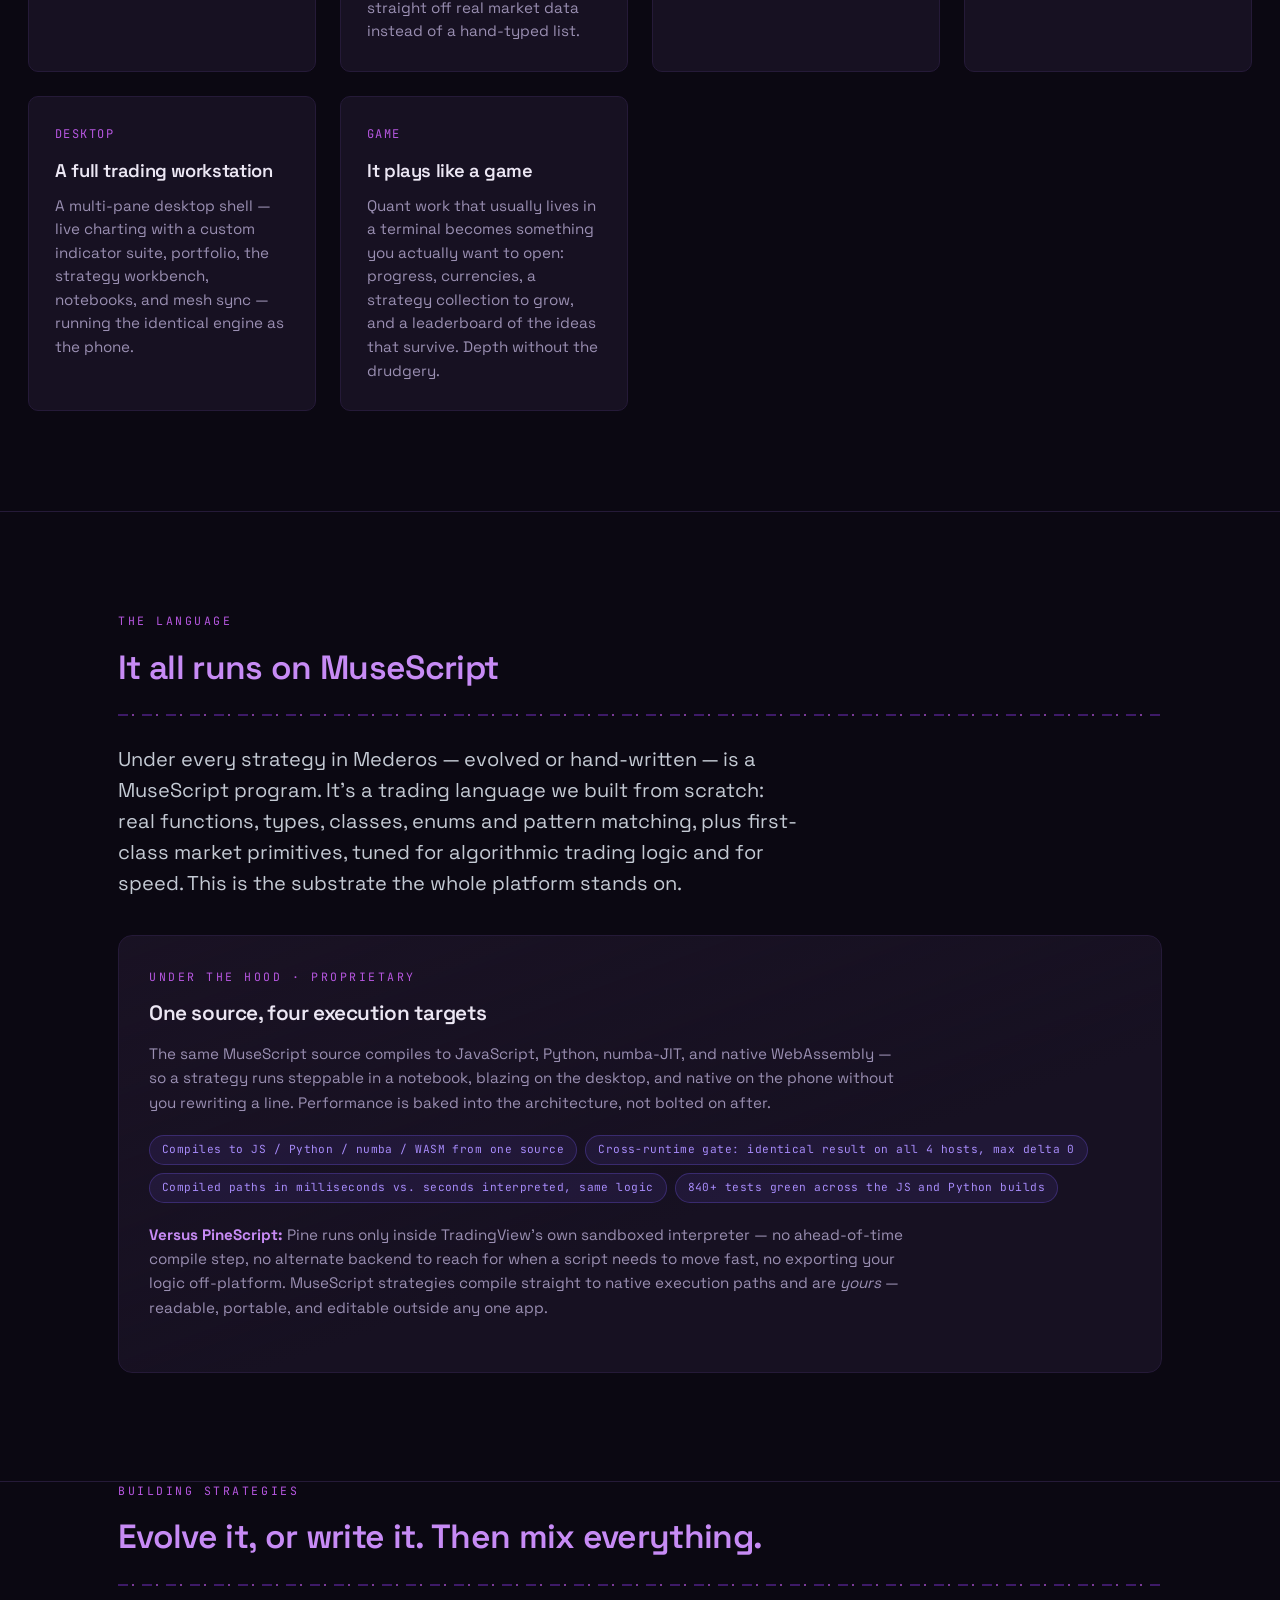
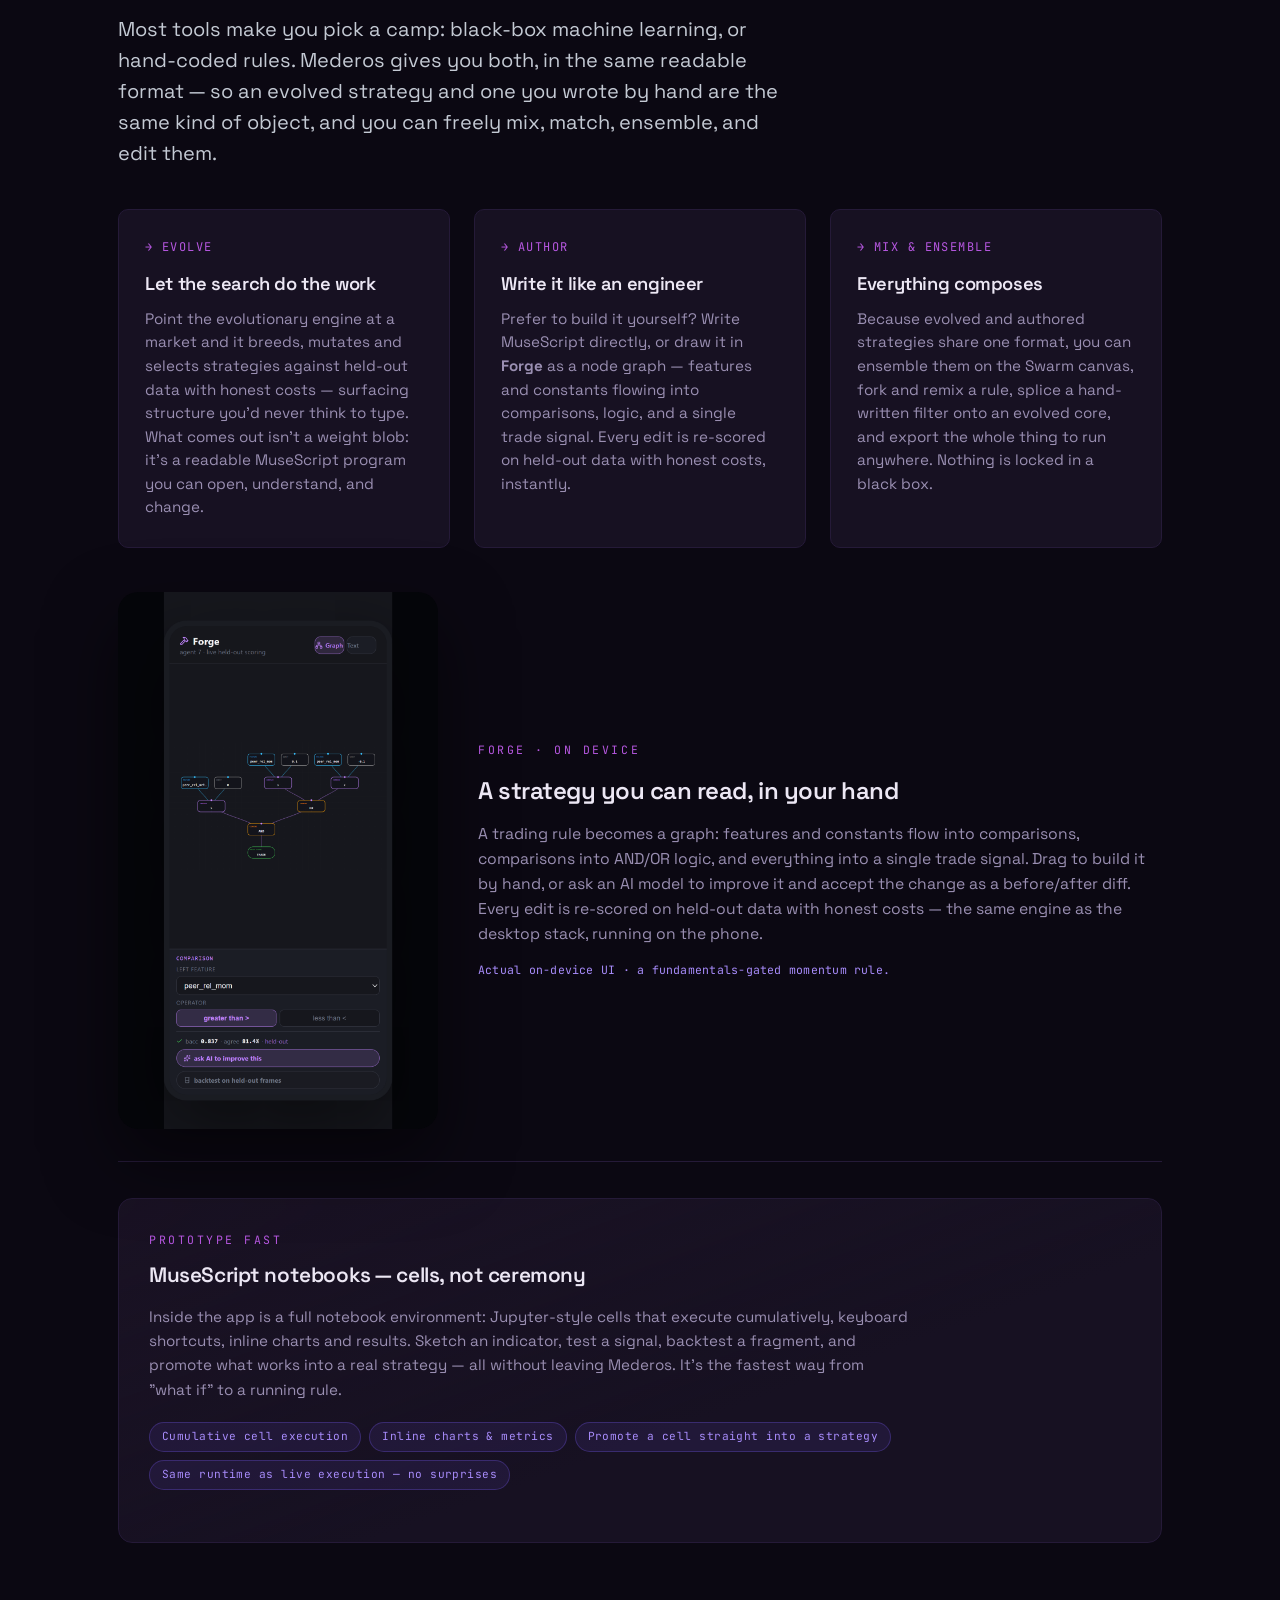
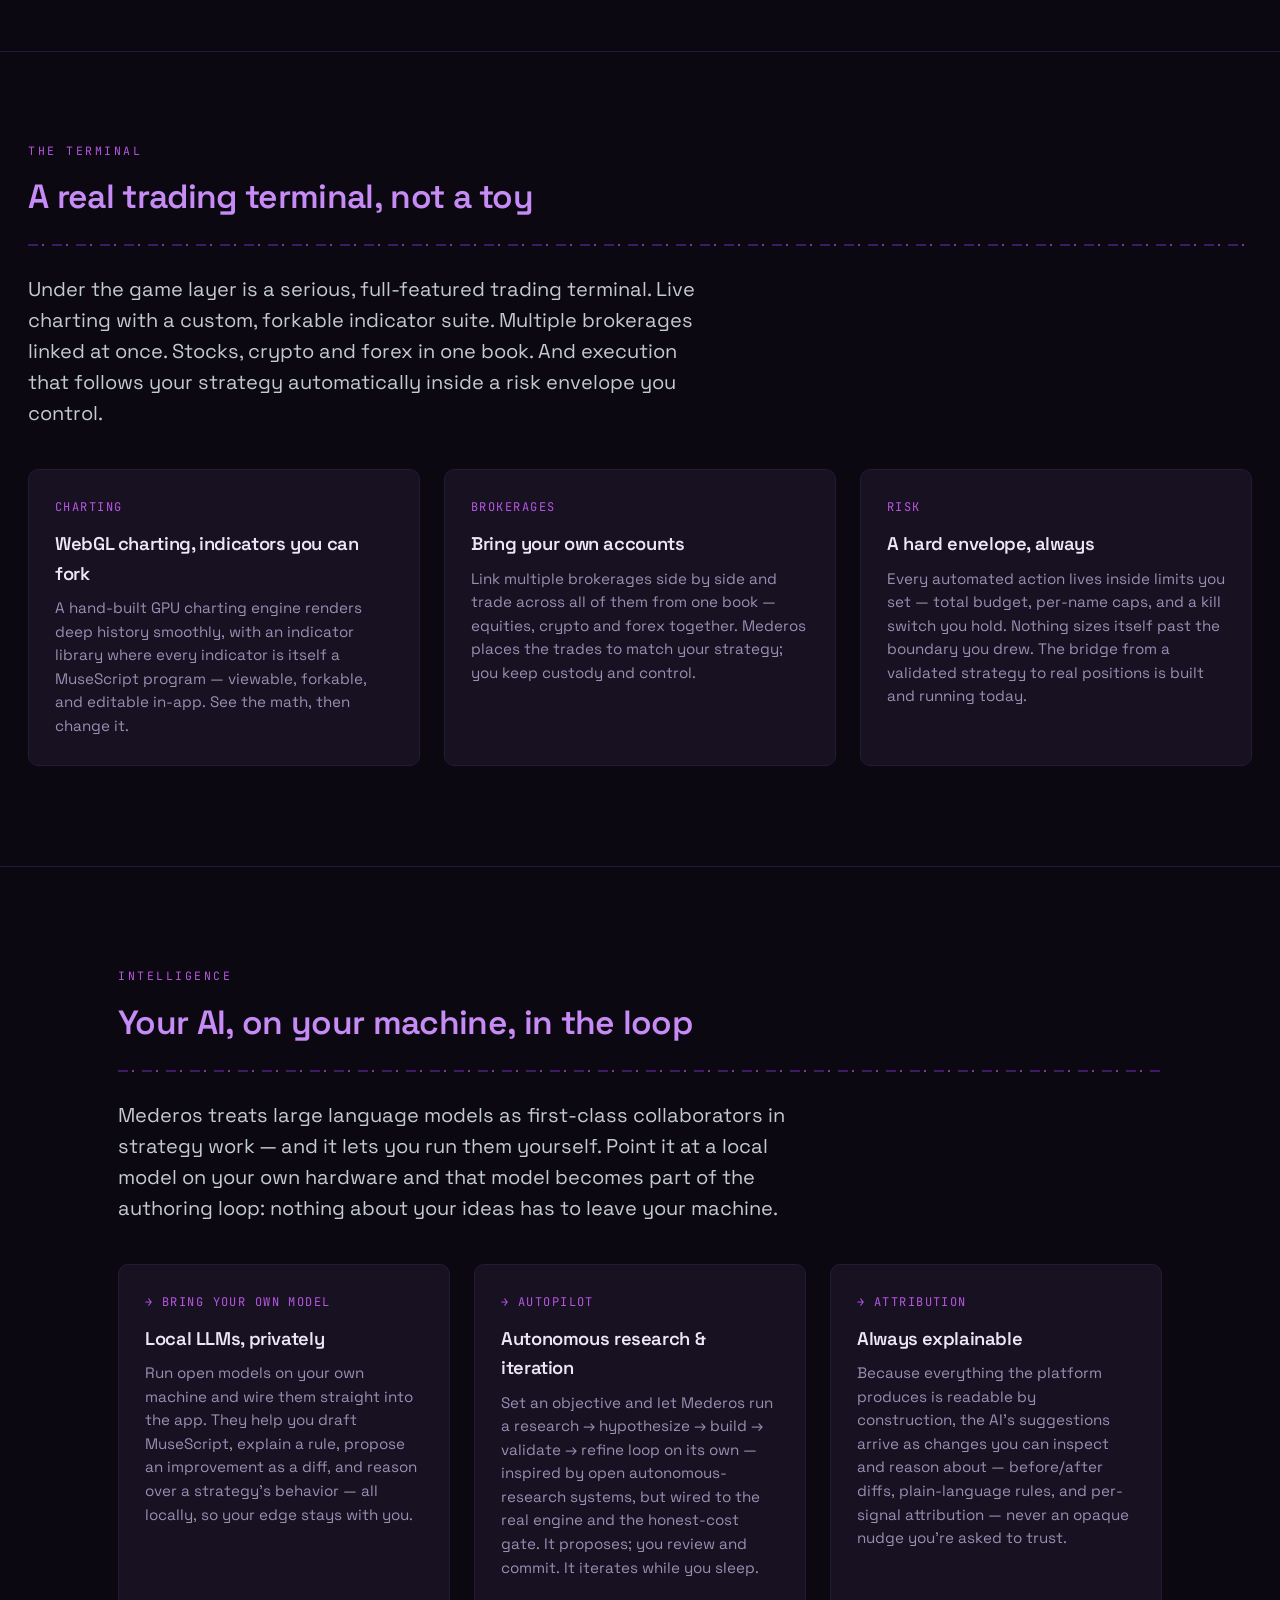
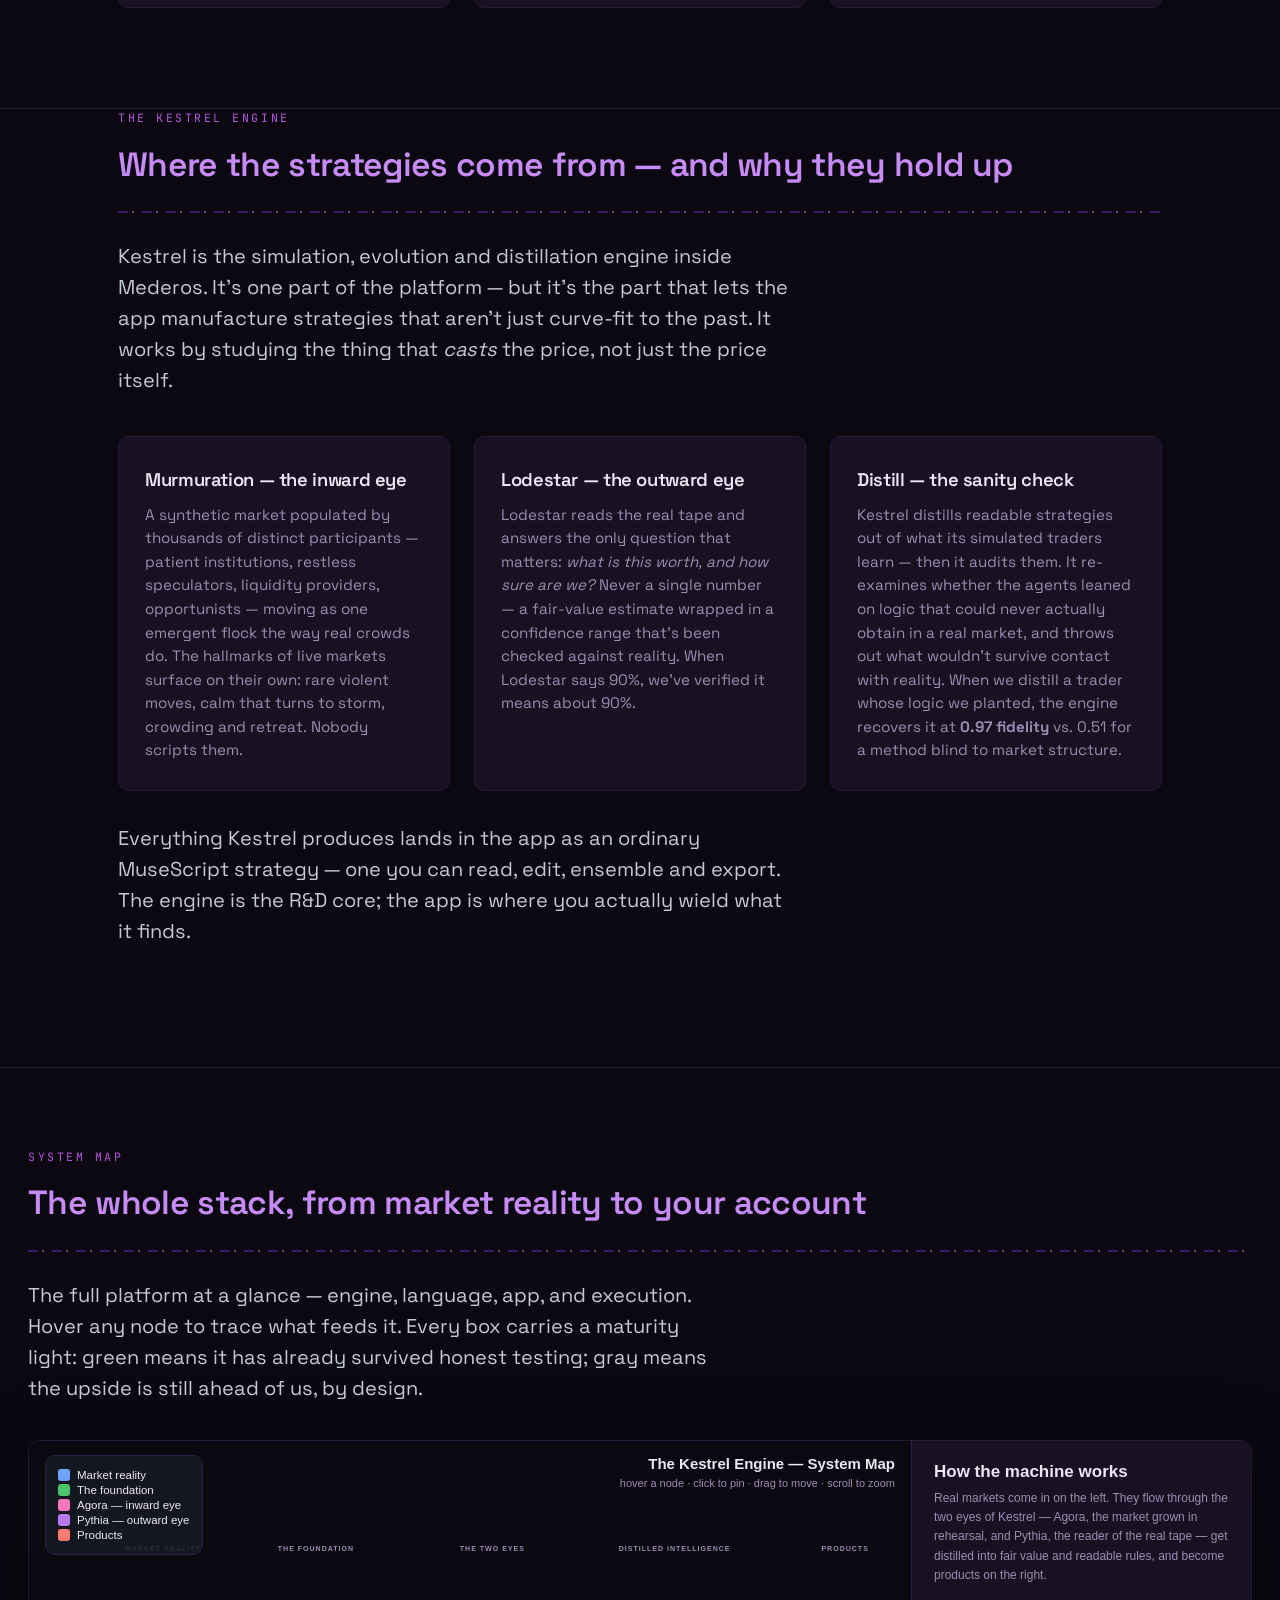
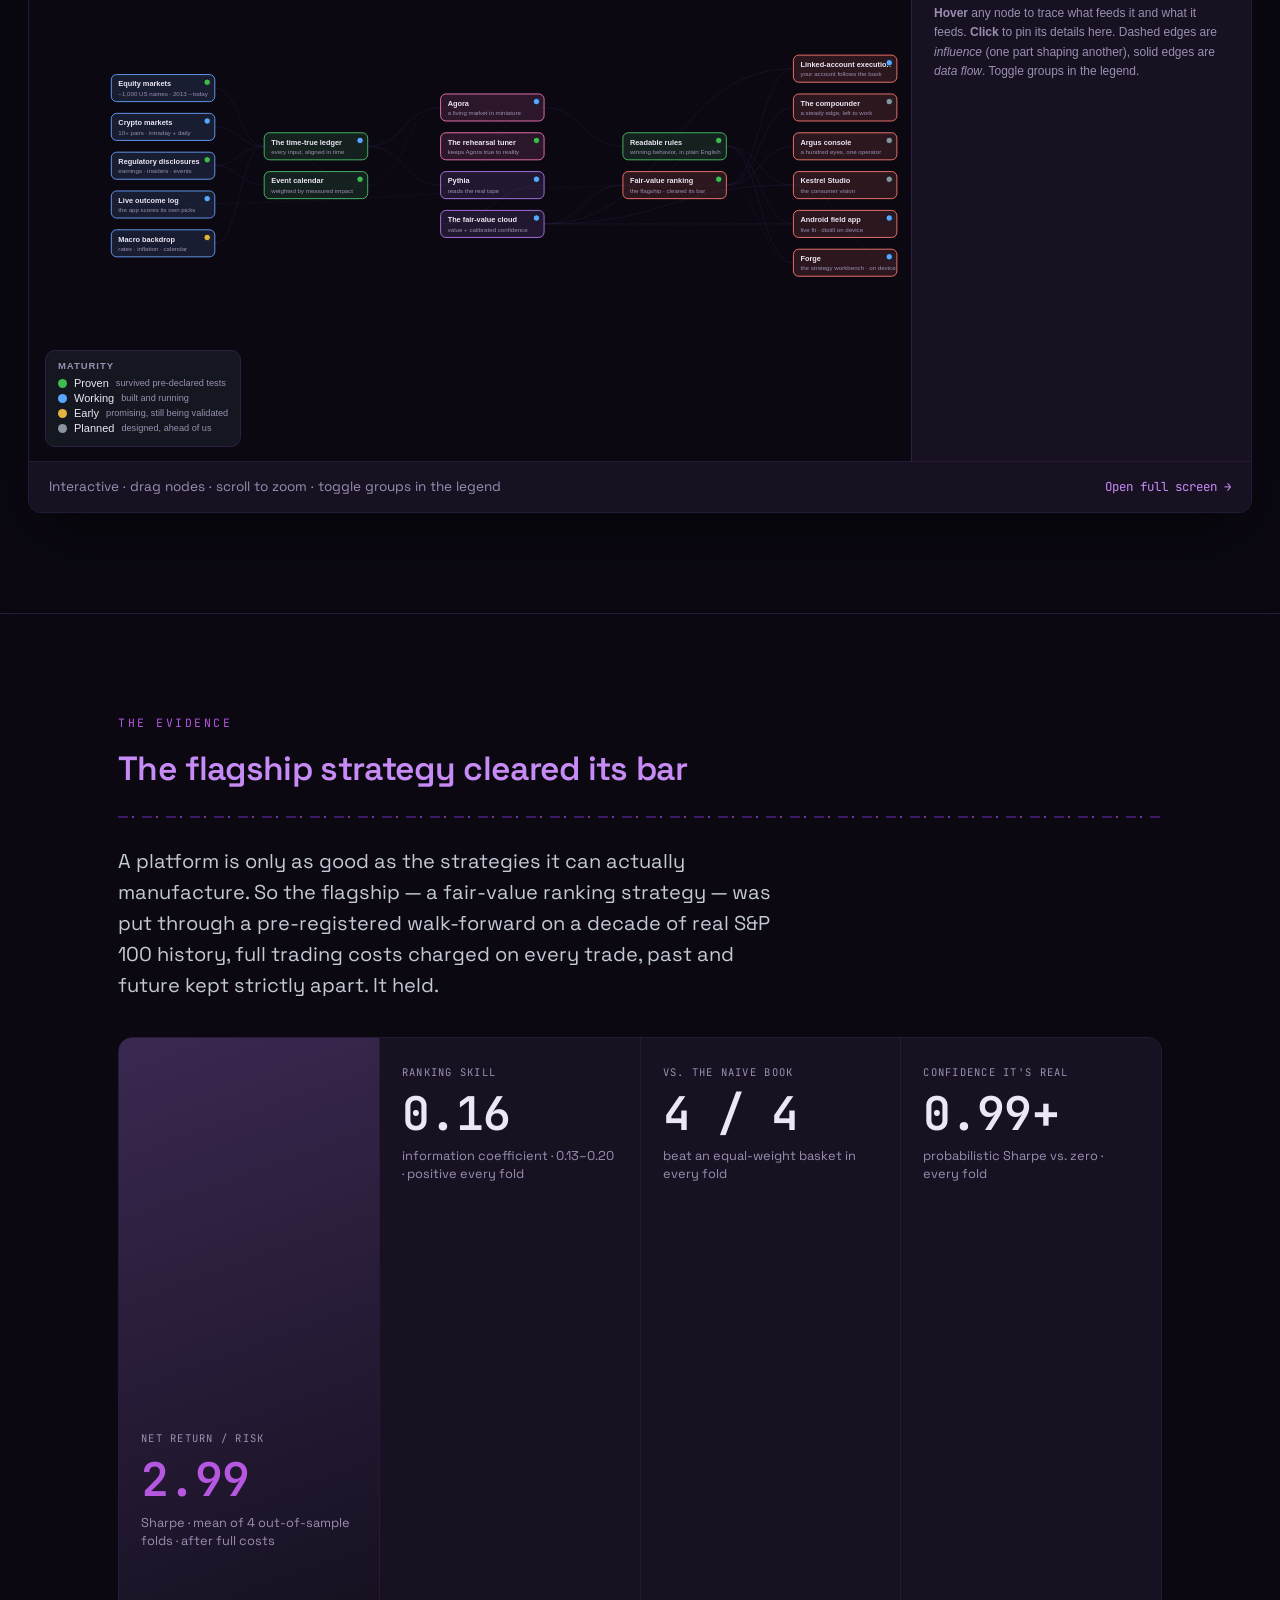
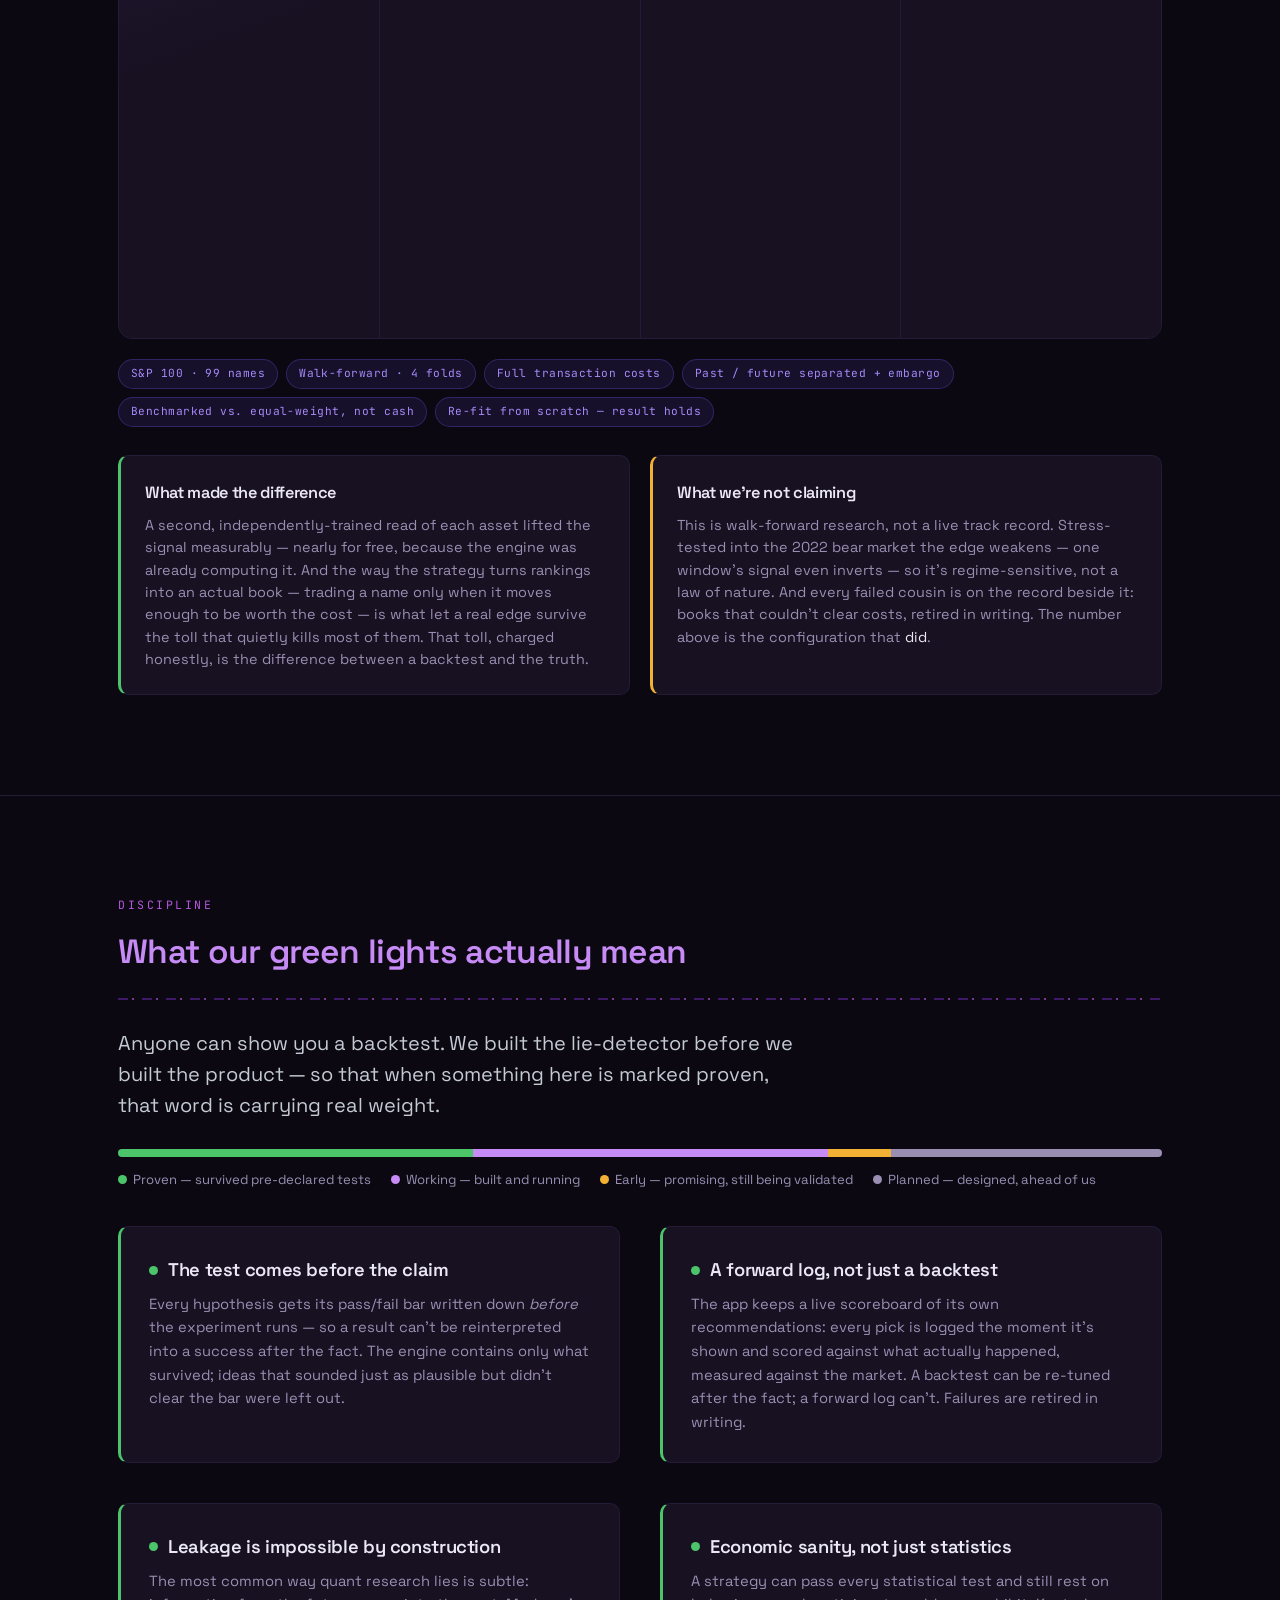
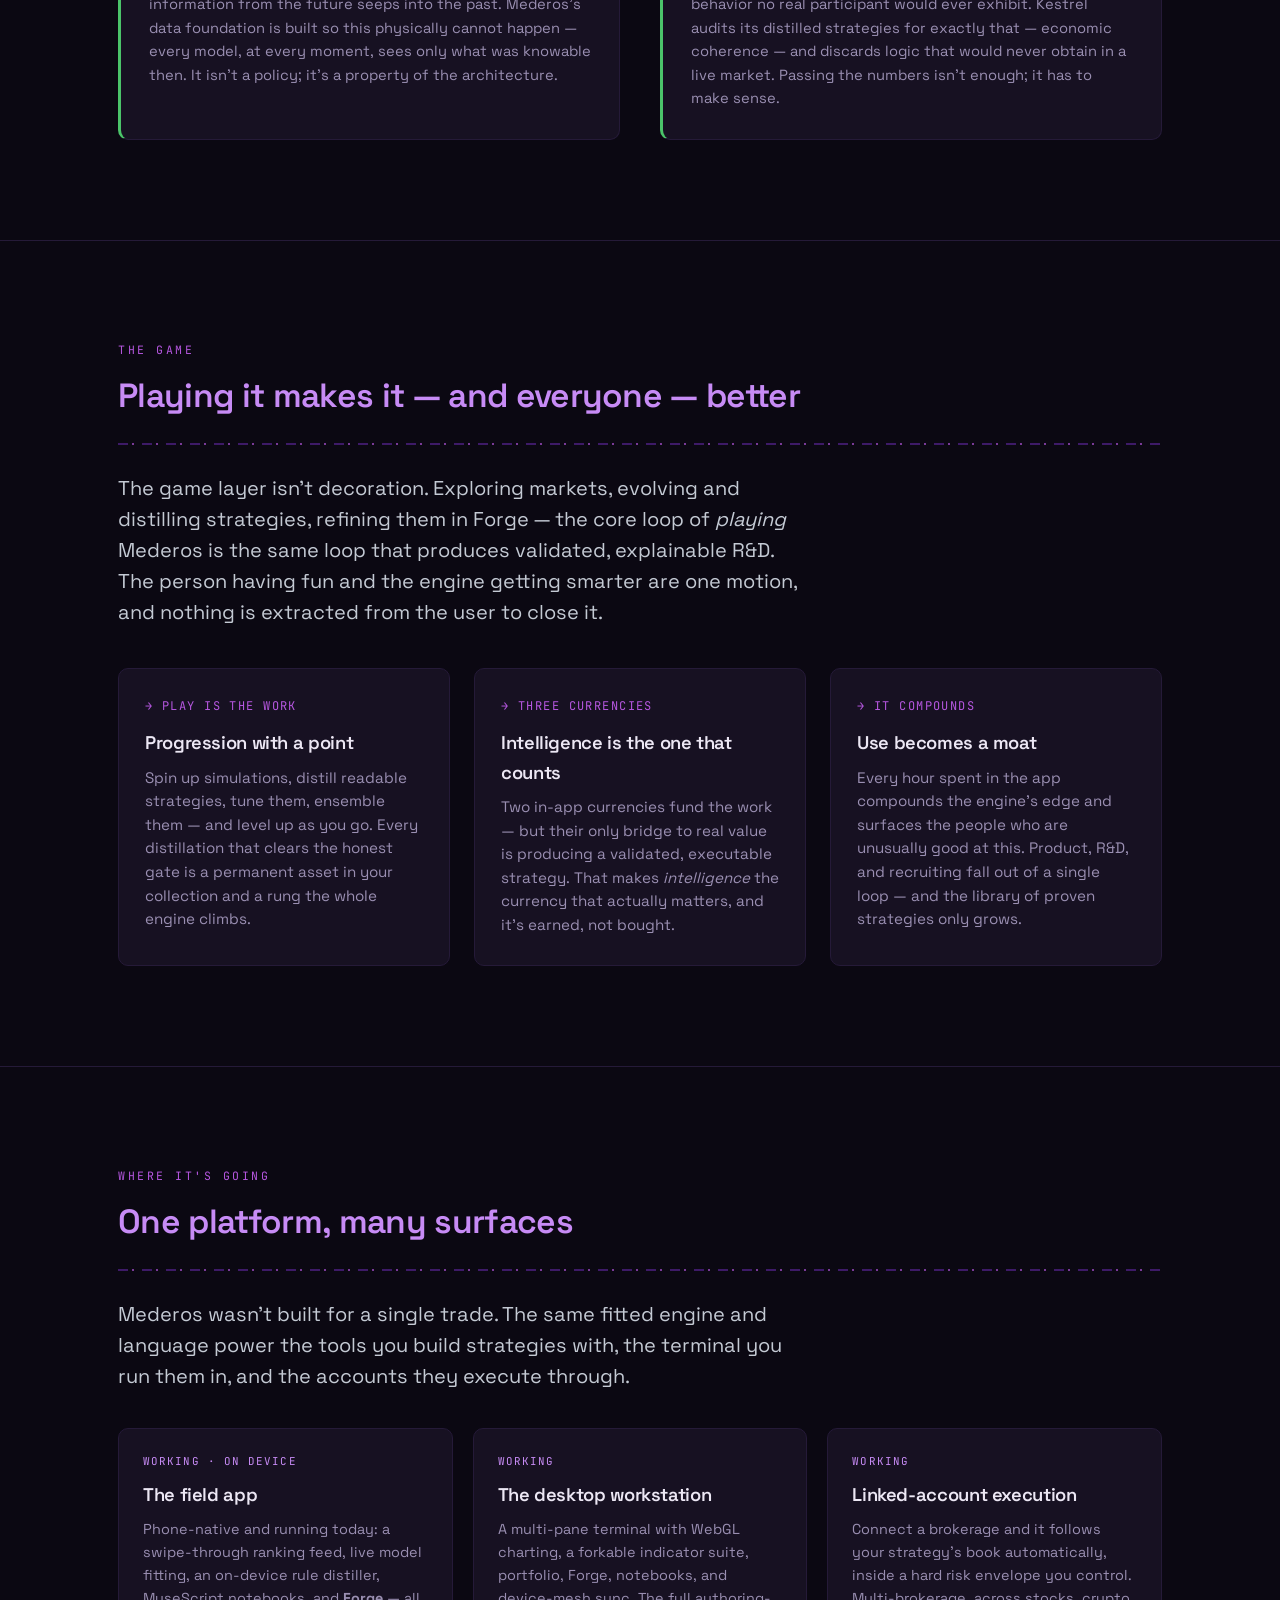
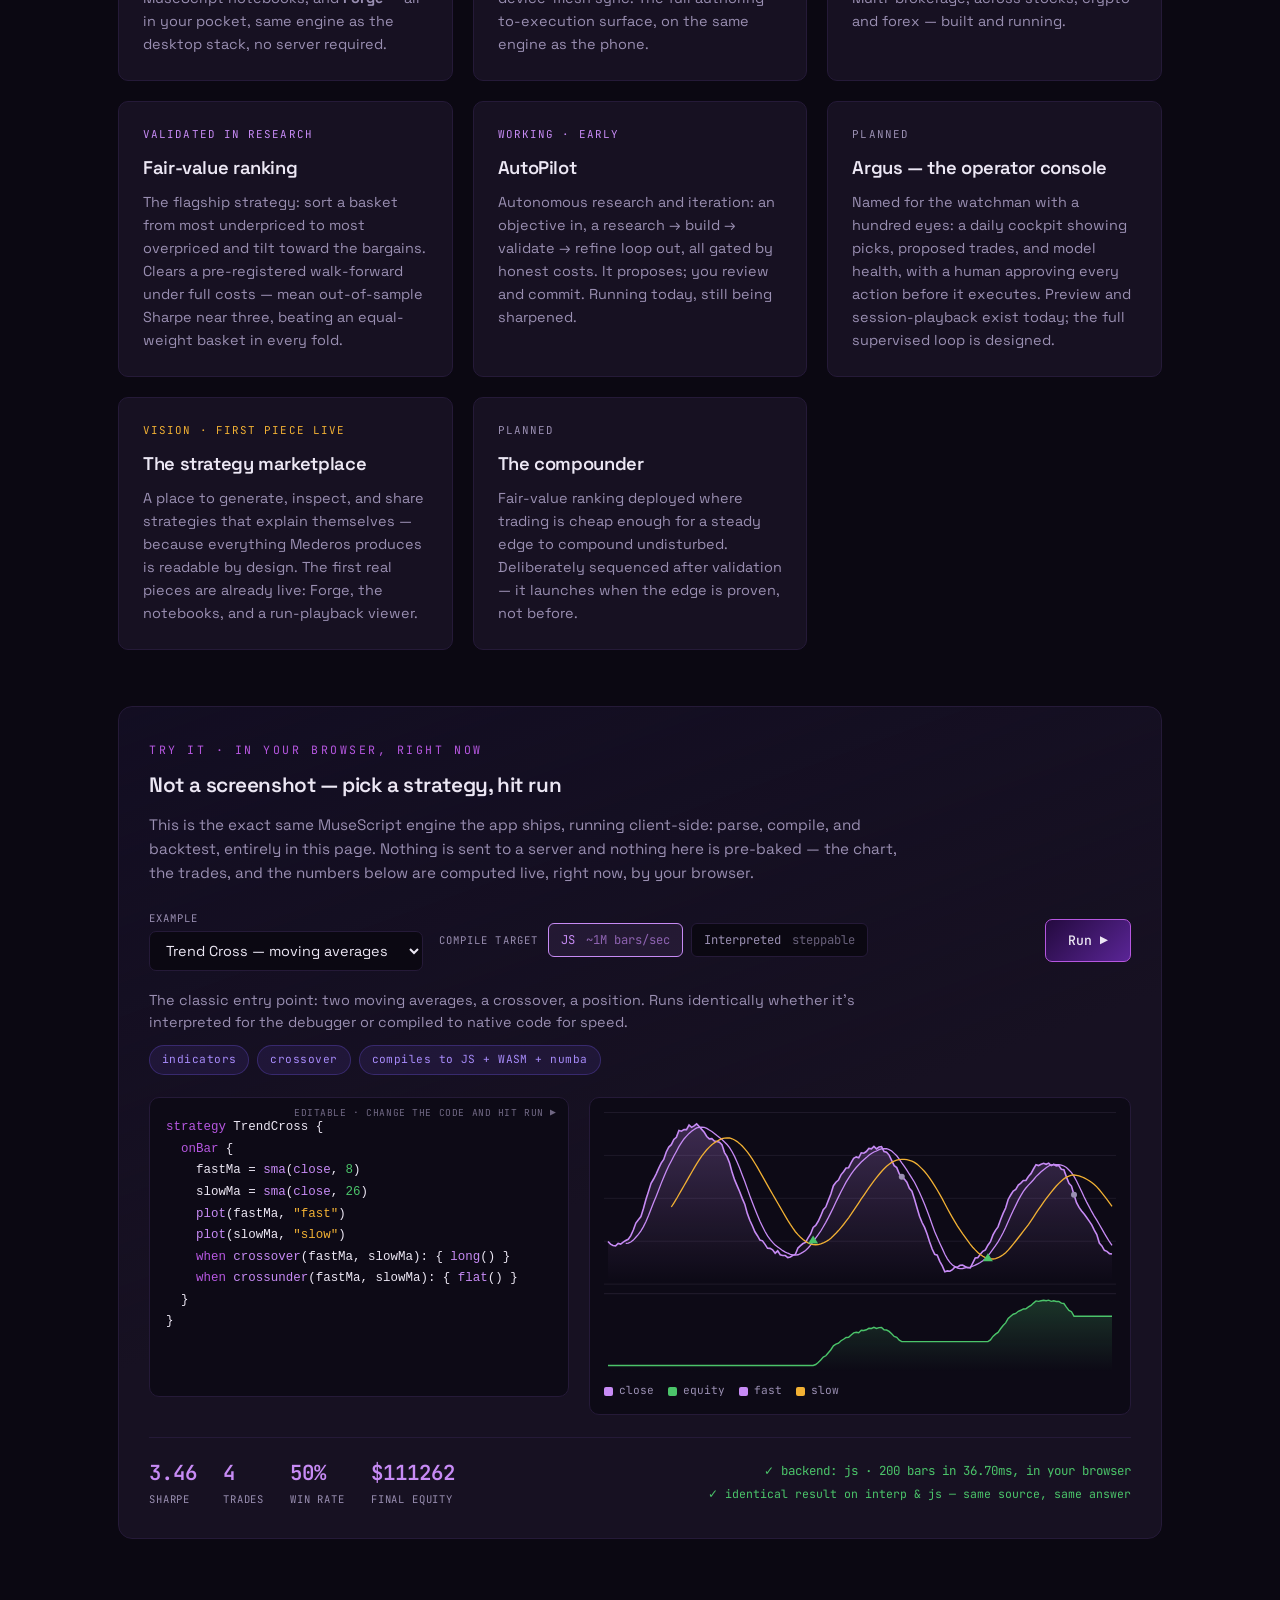
==== commit 049a8b26: "overhauled, more accurate now" ====
--- a/docs/index.html
+++ b/docs/index.html
@@ -3,16 +3,16 @@
 <head>
   <meta charset="utf-8">
   <meta name="viewport" content="width=device-width, initial-scale=1">
-  <title>Mederos — The Kestrel Engine</title>
-  <meta name="description" content="Kestrel is Mederos's market engine: it learns the machinery behind price and turns it into fair-value estimates, calibrated confidence, and readable strategies you can build — now validated in a pre-registered walk-forward under full trading costs.">
+  <title>Mederos — Algorithmic trading, gamified</title>
+  <meta name="description" content="Mederos is a cross-platform trading platform where you evolve, author, ensemble, and run sophisticated strategies across stocks, crypto and forex — through your own linked brokerages. Built on MuseScript, a hand-rolled trading language, with on-device AI, autonomous research, and a simulation engine that keeps strategies economically honest.">
   <meta property="og:type" content="website">
-  <meta property="og:title" content="Mederos — The Kestrel Engine">
-  <meta property="og:description" content="A market engine that learns the machinery behind price — fair value, calibrated confidence, and readable strategies you can build. Flagship validated in a walk-forward under full costs.">
+  <meta property="og:title" content="Mederos — Algorithmic trading, gamified">
+  <meta property="og:description" content="A cross-platform trading platform: evolve or author strategies in your own trading language, ensemble them, and run them live across stocks, crypto and forex — with on-device AI and autonomous research built in.">
   <meta property="og:image" content="https://davisdevelopment.github.io/aril/img/system-map.png">
   <meta property="og:url" content="https://davisdevelopment.github.io/aril/">
   <meta name="twitter:card" content="summary_large_image">
-  <meta name="twitter:title" content="Mederos — The Kestrel Engine">
-  <meta name="twitter:description" content="A market engine that learns the machinery behind price. Flagship validated in a walk-forward under full costs.">
+  <meta name="twitter:title" content="Mederos — Algorithmic trading, gamified">
+  <meta name="twitter:description" content="Evolve or author strategies in your own trading language, ensemble them, and run them live across stocks, crypto and forex — with on-device AI and autonomous research built in.">
   <meta name="twitter:image" content="https://davisdevelopment.github.io/aril/img/system-map.png">
   <link rel="icon" type="image/png" href="favicon.png">
   <link rel="apple-touch-icon" href="logo-512.png">
@@ -24,17 +24,16 @@
 <body>
 
 <nav>
-  <a class="logo" href="#top"><img class="logo-mark" src="logo-512.png" alt="">Mederos <span>/ Kestrel</span></a>
+  <a class="logo" href="#top"><img class="logo-mark" src="logo-512.png" alt="">Mederos</a>
   <ul>
     <li><a href="#app">The app</a></li>
-    <li><a href="#thesis">The thesis</a></li>
-    <li><a href="#engine">The engine</a></li>
-    <li><a href="#map">System map</a></li>
-    <li><a href="#discipline">Discipline</a></li>
+    <li><a href="#language">The language</a></li>
+    <li><a href="#build">Build</a></li>
+    <li><a href="#terminal">Terminal</a></li>
+    <li><a href="#intelligence">Intelligence</a></li>
+    <li><a href="#kestrel">Kestrel</a></li>
     <li><a href="#evidence">Evidence</a></li>
-    <li><a href="#flywheel">Flywheel</a></li>
-    <li><a href="#horizon">Horizon</a></li>
-    <li><a href="#products">Products</a></li>
+    <li><a href="#economy">The game</a></li>
     <li><a href="#demo">Try it</a></li>
   </ul>
   <a class="cta-nav" href="#contact">Get in touch</a>
@@ -42,37 +41,38 @@
 
 <section class="hero" id="top">
   <div class="wrap">
-    <img class="hero-mark" src="logo-512.png" alt="The Kestrel Engine">
+    <img class="hero-mark" src="logo-512.png" alt="Mederos">
     <div class="badge-pre">Pre-launch · 2026</div>
-    <h1>Markets have <span class="accent">internals</span>.<br>Kestrel learns them.</h1>
+    <h1>Serious algorithmic trading,<br><span class="accent">gamified</span>.</h1>
     <p class="tagline">
-      Kestrel is Mederos's market engine. It doesn't chase the chart — it learns the machinery
-      that produces the chart, then turns what it learns into fair-value estimates, calibrated
-      confidence, and readable strategies a person can build and challenge. Its flagship has now
-      cleared a pre-registered walk-forward under full trading costs.
+      Mederos is a cross-platform trading platform where you <strong>evolve</strong> strategies,
+      <strong>write</strong> them, ensemble them, and run them live — across stocks, crypto and forex,
+      through your own linked brokerages. Every strategy is readable, editable, and exportable. It all
+      runs on MuseScript, a trading language we built from scratch, with on-device AI and autonomous
+      research baked in. And it's engineered so the strategies you ship actually hold up.
     </p>
     <div class="hero-stats">
       <div class="stat">
-        <span class="num">~1,000</span>
-        <span class="lbl">US equities · a decade+ of history</span>
+        <span class="num">One</span>
+        <span class="lbl">Account · phone, desktop &amp; web, meshed as one</span>
       </div>
       <div class="stat">
-        <span class="num">10+</span>
-        <span class="lbl">Crypto markets · intraday grain</span>
+        <span class="num">3 asset classes</span>
+        <span class="lbl">Stocks · crypto · forex · multi-brokerage</span>
       </div>
       <div class="stat">
-        <span class="num">Live</span>
-        <span class="lbl">Linked accounts follow the strategy — risk-gated</span>
+        <span class="num">Evolve <em>or</em> author</span>
+        <span class="lbl">Both paths, one readable strategy format</span>
       </div>
       <div class="stat">
-        <span class="num">1 CPU</span>
-        <span class="lbl">The whole engine, commodity hardware</span>
+        <span class="num">Your AI</span>
+        <span class="lbl">Run your own local models, in the loop</span>
       </div>
     </div>
     <div class="hero-cta">
       <a class="btn btn-primary" href="#app">See the app ↓</a>
-      <a class="btn btn-ghost" href="#map">Explore the system map</a>
-      <a class="btn btn-ghost" href="#discipline">How we keep ourselves honest</a>
+      <a class="btn btn-ghost" href="#demo">Run a live strategy</a>
+      <a class="btn btn-ghost" href="#evidence">See the evidence</a>
     </div>
   </div>
 </section>
@@ -80,13 +80,14 @@
 <section class="app-showcase" id="app">
   <div class="wrap-wide">
     <div class="section-label">The app</div>
-    <h2>Mederos — the engine, in your hand or on your desk</h2>
-    <div class="meander"></div>
-    <p class="lead">
-      Kestrel isn't a research repo you have to take on faith. It's a real app, running today —
-      portfolio and linked accounts, a live forward-backtest of your own strategy swarm, a
-      graph-based workbench for building and reading trading logic, and a full desktop workstation,
-      all backed by the same engine. Every screen below is an actual capture, not a mockup.
+    <h2>One platform, every screen you own</h2>
+    <div class="meander"></div>
+    <p class="lead">
+      Mederos isn't a research repo you have to take on faith. It's a real, running app ecosystem —
+      a phone-native trader, a full desktop workstation, and a web surface, all signed into one account
+      and meshed together so the strategy you evolve on the couch is live on your desk before you sit
+      down. Same engine everywhere. No server required. Every screen below is an actual capture, not a
+      mockup.
     </p>
 
     <div class="app-gallery">
@@ -96,180 +97,325 @@
           <figcaption class="app-shot-cap">Home · portfolio + live forward-backtest</figcaption>
         </figure>
         <figure class="app-shot-card phone">
-          <img src="img/shot-swarm.png" alt="Swarm — a graph of distilled strategy nodes with a live scanner node feeding a real market universe" loading="lazy">
-          <figcaption class="app-shot-cap">Swarm · strategy graph, live scanner-fed universe</figcaption>
+          <img src="img/shot-swarm.png" alt="Swarm — a graph of strategy nodes with a live scanner node feeding a real market universe" loading="lazy">
+          <figcaption class="app-shot-cap">Swarm · your strategies, wired into an ensemble</figcaption>
         </figure>
         <figure class="app-shot-card phone">
           <img src="img/shot-explore.png" alt="Explore — a swipe-through fair-value ranking feed with gap, conviction, and feature attribution" loading="lazy">
-          <figcaption class="app-shot-cap">Explore · fair-value ranking feed</figcaption>
+          <figcaption class="app-shot-cap">Explore · swipe a ranked market feed</figcaption>
         </figure>
       </div>
       <figure class="app-shot-card desktop">
-        <img src="img/shot-desktop.png" alt="Mederos desktop workstation — portfolio, live Kraken charting, and mesh device sync in one multi-pane shell" loading="lazy">
-        <figcaption class="app-shot-cap">Desktop workstation · same engine, multi-pane, live charting</figcaption>
+        <img src="img/shot-desktop.png" alt="Mederos desktop workstation — portfolio, live charting, and mesh device sync in one multi-pane shell" loading="lazy">
+        <figcaption class="app-shot-cap">Desktop workstation · full terminal, live charting, same engine</figcaption>
       </figure>
     </div>
 
     <div class="pillar-grid app-feature-grid">
       <div class="pillar">
-        <div class="icon">HOME</div>
-        <h3>Portfolio, unified</h3>
-        <p>Linked Kraken and Robinhood accounts, holdings and sector mix in one view, and a live
-          forward-backtest card scoring your own swarm against the market as it runs.</p>
+        <div class="icon">MESH</div>
+        <h3>Every device, one brain</h3>
+        <p>Phone, desktop and web share one account and one strategy set over an encrypted device mesh.
+          Kick off a fit on your laptop, approve it from your phone, watch it run on the big screen —
+          no cloud round-trip in the middle.</p>
       </div>
       <div class="pillar">
         <div class="icon">SWARM</div>
         <h3>A graph you can read and rewire</h3>
-        <p>Each node is a distilled, human-readable rule — beam, tree, or derivation-pipeline logic —
-          with its own hyperparameters and refit cadence. <strong>New:</strong> scanner nodes feed a
-          node's symbol universe live off real market data instead of a hand-typed list.</p>
-      </div>
-      <div class="pillar">
-        <div class="icon">FORGE</div>
-        <h3>Strategy as a graph, on device</h3>
-        <p>Drag-build trading logic as boxes and wires, or ask the on-device model to improve a rule
-          and accept the change as a before/after diff. Every edit is re-scored on held-out data with
-          honest costs, instantly.</p>
+        <p>Drop your strategies onto a canvas and wire them into a live ensemble. Each node is a
+          human-readable rule with its own parameters and refit cadence; scanner nodes feed a node's
+          symbol universe straight off real market data instead of a hand-typed list.</p>
       </div>
       <div class="pillar">
         <div class="icon">EXPLORE</div>
-        <h3>Swipe through fair value</h3>
-        <p>A ranking feed built on your own swarm's output — gap from fair value, conviction, and a
-          per-signal attribution breakdown for every name, not just a black-box score.</p>
+        <h3>Swipe through the market</h3>
+        <p>A ranking feed built on your own swarm's output — the gap from fair value, the conviction,
+          and a per-signal attribution for every name. Not a black-box score: you can see exactly why
+          each one surfaced.</p>
       </div>
       <div class="pillar">
         <div class="icon">EXECUTION</div>
-        <h3>Your account follows the strategy</h3>
-        <p>Link a brokerage and it tracks the strategy's book automatically, inside a hard risk
-          envelope you set — total budget, per-name caps, and a kill switch you control.</p>
+        <h3>Your accounts follow along</h3>
+        <p>Link a brokerage and it tracks your strategy's book automatically, inside a hard risk
+          envelope you set — total budget, per-name caps, and a kill switch you hold. Stocks, crypto
+          and forex, live today.</p>
       </div>
       <div class="pillar">
         <div class="icon">DESKTOP</div>
-        <h3>The same engine, full workstation</h3>
-        <p>A multi-pane desktop shell — live Kraken charting with a custom indicator suite, portfolio,
-          Forge, and device-mesh sync — running the identical engine as the phone, no server required.</p>
-      </div>
-    </div>
-  </div>
-</section>
-
-<section class="pillars" id="thesis">
-  <div class="wrap">
-    <div class="section-label">The thesis</div>
-    <h2>Price is a shadow, not a series</h2>
-    <div class="meander"></div>
-    <p class="lead">
-      Most quantitative models study the shadow — the price series itself — and inherit all
-      the noise and opacity that comes with it. Kestrel studies the thing casting the shadow:
-      the crowd of participants whose decisions become the price. Understand the crowd,
-      and the chart stops being a mystery and starts being an output.
-    </p>
-    <div class="flow-strip">
-      <span class="flow-node">Real markets</span>
-      <span class="flow-arr">→</span>
-      <span class="flow-node highlight">The Kestrel Engine</span>
-      <span class="flow-arr">→</span>
-      <span class="flow-node">Fair value + confidence</span>
-      <span class="flow-arr">→</span>
-      <span class="flow-node">Readable rules</span>
-      <span class="flow-arr">→</span>
-      <span class="flow-node">Products</span>
-    </div>
+        <h3>A full trading workstation</h3>
+        <p>A multi-pane desktop shell — live charting with a custom indicator suite, portfolio, the
+          strategy workbench, notebooks, and mesh sync — running the identical engine as the phone.</p>
+      </div>
+      <div class="pillar">
+        <div class="icon">GAME</div>
+        <h3>It plays like a game</h3>
+        <p>Quant work that usually lives in a terminal becomes something you actually want to open:
+          progress, currencies, a strategy collection to grow, and a leaderboard of the ideas that
+          survive. Depth without the drudgery.</p>
+      </div>
+    </div>
+  </div>
+</section>
+
+<section class="deliverables" id="language">
+  <div class="wrap">
+    <div class="section-label">The language</div>
+    <h2>It all runs on MuseScript</h2>
+    <div class="meander"></div>
+    <p class="lead">
+      Under every strategy in Mederos — evolved or hand-written — is a MuseScript program. It's a
+      trading language we built from scratch: real functions, types, classes, enums and pattern
+      matching, plus first-class market primitives, tuned for algorithmic trading logic and for
+      speed. This is the substrate the whole platform stands on.
+    </p>
+
+    <div class="muse-block">
+      <div class="section-label">Under the hood · proprietary</div>
+      <h3>One source, four execution targets</h3>
+      <p>
+        The same MuseScript source compiles to JavaScript, Python, numba-JIT, and native WebAssembly —
+        so a strategy runs steppable in a notebook, blazing on the desktop, and native on the phone
+        without you rewriting a line. Performance is baked into the architecture, not bolted on after.
+      </p>
+      <div class="muse-stats">
+        <span class="bench-tag">Compiles to JS / Python / numba / WASM from one source</span>
+        <span class="bench-tag">Cross-runtime gate: identical result on all 4 hosts, max delta 0</span>
+        <span class="bench-tag">Compiled paths in milliseconds vs. seconds interpreted, same logic</span>
+        <span class="bench-tag">840+ tests green across the JS and Python builds</span>
+      </div>
+      <p class="muse-vs">
+        <strong>Versus PineScript:</strong> Pine runs only inside TradingView's own sandboxed
+        interpreter — no ahead-of-time compile step, no alternate backend to reach for when a script
+        needs to move fast, no exporting your logic off-platform. MuseScript strategies compile
+        straight to native execution paths and are <em>yours</em> — readable, portable, and
+        editable outside any one app.
+      </p>
+    </div>
+  </div>
+</section>
+
+<section class="pillars" id="build" style="padding-top:0">
+  <div class="wrap">
+    <div class="section-label">Building strategies</div>
+    <h2>Evolve it, or write it. Then mix everything.</h2>
+    <div class="meander"></div>
+    <p class="lead">
+      Most tools make you pick a camp: black-box machine learning, or hand-coded rules. Mederos gives
+      you both, in the same readable format — so an evolved strategy and one you wrote by hand are the
+      same kind of object, and you can freely mix, match, ensemble, and edit them.
+    </p>
     <div class="pillar-grid">
       <div class="pillar">
-        <div class="icon">01 · TWO EYES</div>
-        <h3>One engine, looking both ways</h3>
-        <p>
-          A kestrel hunts on sight — hovering dead-still above a field, seeing what nothing else
-          can, then striking. Our engine looks two ways at once. <strong>Agora</strong> looks
-          inward, at a living market in miniature it grows from first principles and tunes until it
-          behaves like the real thing. <strong>Pythia</strong> looks outward, reading real markets
-          and answering with fair value and honest confidence. Each line of sight sharpens the other.
-        </p>
-      </div>
-      <div class="pillar">
-        <div class="icon">02 · READABLE</div>
-        <h3>Answers you can argue with</h3>
-        <p>
-          Kestrel doesn't hand you a number and demand faith. Its conclusions come out as
-          rules in plain language — the kind a portfolio manager can read, question, and veto.
-          Classic risk discipline shows up in those rules on its own, without anyone writing it in.
-          And when we distill a simulated trader whose logic we planted ourselves, the engine
-          recovers it at <strong>0.97 fidelity</strong> — against 0.51 for a method blind to the
-          market's structure. Readability you can measure.
-        </p>
-      </div>
-      <div class="pillar">
-        <div class="icon">03 · DISCIPLINED</div>
-        <h3>The bar is set before the test</h3>
-        <p>
-          Every claim Kestrel makes has to survive machinery built to kill it: live scoring
-          against real outcomes, full trading costs, strict past-versus-future separation,
-          and comparison against simple baselines. Ideas that don't clear the bar are retired
-          in the open — which is exactly why the ones that survive mean something.
-        </p>
-      </div>
-    </div>
-  </div>
-</section>
-
-<section class="pillars" id="engine" style="padding-top:0">
-  <div class="wrap">
-    <div class="section-label">The engine</div>
-    <h2>Agora and Pythia — how Kestrel sees both ways</h2>
-    <div class="meander"></div>
-    <p class="lead">
-      A market is a conversation between thousands of participants with different goals,
-      horizons, and appetites. Kestrel models the conversation, not just its transcript.
+        <div class="icon">→ EVOLVE</div>
+        <h3>Let the search do the work</h3>
+        <p>
+          Point the evolutionary engine at a market and it breeds, mutates and selects strategies
+          against held-out data with honest costs — surfacing structure you'd never think to type.
+          What comes out isn't a weight blob: it's a readable MuseScript program you can open,
+          understand, and change.
+        </p>
+      </div>
+      <div class="pillar">
+        <div class="icon">→ AUTHOR</div>
+        <h3>Write it like an engineer</h3>
+        <p>
+          Prefer to build it yourself? Write MuseScript directly, or draw it in <strong>Forge</strong>
+          as a node graph — features and constants flowing into comparisons, logic, and a single trade
+          signal. Every edit is re-scored on held-out data with honest costs, instantly.
+        </p>
+      </div>
+      <div class="pillar">
+        <div class="icon">→ MIX &amp; ENSEMBLE</div>
+        <h3>Everything composes</h3>
+        <p>
+          Because evolved and authored strategies share one format, you can ensemble them on the Swarm
+          canvas, fork and remix a rule, splice a hand-written filter onto an evolved core, and export
+          the whole thing to run anywhere. Nothing is locked in a black box.
+        </p>
+      </div>
+    </div>
+
+    <div class="product-feature">
+      <img class="product-shot" src="img/forge.png"
+        alt="Forge — a trading rule drawn as a node graph on a phone, with a live held-out score" loading="lazy">
+      <div class="product-feature-copy">
+        <div class="section-label">Forge · on device</div>
+        <h3>A strategy you can read, in your hand</h3>
+        <p>
+          A trading rule becomes a graph: features and constants flow into comparisons, comparisons
+          into AND/OR logic, and everything into a single trade signal. Drag to build it by hand, or
+          ask an AI model to improve it and accept the change as a before/after diff. Every edit is
+          re-scored on held-out data with honest costs — the same engine as the desktop stack,
+          running on the phone.
+        </p>
+        <p class="product-feature-note">Actual on-device UI · a fundamentals-gated momentum rule.</p>
+      </div>
+    </div>
+
+    <div class="muse-block">
+      <div class="section-label">Prototype fast</div>
+      <h3>MuseScript notebooks — cells, not ceremony</h3>
+      <p>
+        Inside the app is a full notebook environment: Jupyter-style cells that execute cumulatively,
+        keyboard shortcuts, inline charts and results. Sketch an indicator, test a signal, backtest a
+        fragment, and promote what works into a real strategy — all without leaving Mederos. It's the
+        fastest way from "what if" to a running rule.
+      </p>
+      <div class="muse-stats">
+        <span class="bench-tag">Cumulative cell execution</span>
+        <span class="bench-tag">Inline charts &amp; metrics</span>
+        <span class="bench-tag">Promote a cell straight into a strategy</span>
+        <span class="bench-tag">Same runtime as live execution — no surprises</span>
+      </div>
+    </div>
+  </div>
+</section>
+
+<section class="app-showcase" id="terminal">
+  <div class="wrap-wide">
+    <div class="section-label">The terminal</div>
+    <h2>A real trading terminal, not a toy</h2>
+    <div class="meander"></div>
+    <p class="lead">
+      Under the game layer is a serious, full-featured trading terminal. Live charting with a custom,
+      forkable indicator suite. Multiple brokerages linked at once. Stocks, crypto and forex in one
+      book. And execution that follows your strategy automatically inside a risk envelope you control.
     </p>
     <div class="pillar-grid">
       <div class="pillar">
-        <h3>Agora — the inward eye</h3>
-        <p>
-          A synthetic market, populated by thousands of distinct participants — patient
-          institutions, restless speculators, liquidity providers, opportunists — trading
-          against each other in a world Kestrel controls completely. The hallmarks of real
-          markets emerge on their own: rare violent moves, calm that turns to storm,
-          crowding and retreat. Nobody scripts them. They emerge — which is how we know
-          the machinery underneath is honest.
-        </p>
-      </div>
-      <div class="pillar">
-        <h3>Pythia — the outward eye</h3>
-        <p>
-          Pythia reads the real tape and answers the only question that matters:
-          <em>what is this actually worth, and how sure are we?</em> Her answer is never
-          a single number — it's a fair-value estimate wrapped in a confidence range that
-          has been checked against reality. When Pythia says 90%, we've verified it
-          means about 90%.
-        </p>
-      </div>
-      <div class="pillar">
-        <h3>The dialogue between them</h3>
-        <p>
-          Agora is tuned until its synthetic markets are statistically indistinguishable
-          from real ones — a rehearsal space where Kestrel can run ten thousand market
-          histories instead of the single one reality offers. What's learned in rehearsal
-          gives Pythia her head start on the real thing; what Pythia sees in the wild
-          flows back to make the rehearsals sharper.
-        </p>
-      </div>
-    </div>
+        <div class="icon">CHARTING</div>
+        <h3>WebGL charting, indicators you can fork</h3>
+        <p>
+          A hand-built GPU charting engine renders deep history smoothly, with an indicator library
+          where every indicator is itself a MuseScript program — viewable, forkable, and editable
+          in-app. See the math, then change it.
+        </p>
+      </div>
+      <div class="pillar">
+        <div class="icon">BROKERAGES</div>
+        <h3>Bring your own accounts</h3>
+        <p>
+          Link multiple brokerages side by side and trade across all of them from one book — equities,
+          crypto and forex together. Mederos places the trades to match your strategy; you keep custody
+          and control.
+        </p>
+      </div>
+      <div class="pillar">
+        <div class="icon">RISK</div>
+        <h3>A hard envelope, always</h3>
+        <p>
+          Every automated action lives inside limits you set — total budget, per-name caps, and a kill
+          switch you hold. Nothing sizes itself past the boundary you drew. The bridge from a validated
+          strategy to real positions is built and running today.
+        </p>
+      </div>
+    </div>
+  </div>
+</section>
+
+<section class="pillars" id="intelligence">
+  <div class="wrap">
+    <div class="section-label">Intelligence</div>
+    <h2>Your AI, on your machine, in the loop</h2>
+    <div class="meander"></div>
+    <p class="lead">
+      Mederos treats large language models as first-class collaborators in strategy work — and it lets
+      you run them yourself. Point it at a local model on your own hardware and that model becomes part
+      of the authoring loop: nothing about your ideas has to leave your machine.
+    </p>
+    <div class="pillar-grid">
+      <div class="pillar">
+        <div class="icon">→ BRING YOUR OWN MODEL</div>
+        <h3>Local LLMs, privately</h3>
+        <p>
+          Run open models on your own machine and wire them straight into the app. They help you draft
+          MuseScript, explain a rule, propose an improvement as a diff, and reason over a strategy's
+          behavior — all locally, so your edge stays with you.
+        </p>
+      </div>
+      <div class="pillar">
+        <div class="icon">→ AUTOPILOT</div>
+        <h3>Autonomous research &amp; iteration</h3>
+        <p>
+          Set an objective and let Mederos run a research → hypothesize → build → validate → refine
+          loop on its own — inspired by open autonomous-research systems, but wired to the real engine
+          and the honest-cost gate. It proposes; you review and commit. It iterates while you sleep.
+        </p>
+      </div>
+      <div class="pillar">
+        <div class="icon">→ ATTRIBUTION</div>
+        <h3>Always explainable</h3>
+        <p>
+          Because everything the platform produces is readable by construction, the AI's suggestions
+          arrive as changes you can inspect and reason about — before/after diffs, plain-language
+          rules, and per-signal attribution — never an opaque nudge you're asked to trust.
+        </p>
+      </div>
+    </div>
+  </div>
+</section>
+
+<section class="pillars" id="kestrel" style="padding-top:0">
+  <div class="wrap">
+    <div class="section-label">The Kestrel engine</div>
+    <h2>Where the strategies come from — and why they hold up</h2>
+    <div class="meander"></div>
+    <p class="lead">
+      Kestrel is the simulation, evolution and distillation engine inside Mederos. It's one part of the
+      platform — but it's the part that lets the app manufacture strategies that aren't just curve-fit
+      to the past. It works by studying the thing that <em>casts</em> the price, not just the price
+      itself.
+    </p>
+    <div class="pillar-grid">
+      <div class="pillar">
+        <h3>Murmuration — the inward eye</h3>
+        <p>
+          A synthetic market populated by thousands of distinct participants — patient institutions,
+          restless speculators, liquidity providers, opportunists — moving as one emergent flock the
+          way real crowds do. The hallmarks of live markets surface on their own: rare violent moves,
+          calm that turns to storm, crowding and retreat. Nobody scripts them.
+        </p>
+      </div>
+      <div class="pillar">
+        <h3>Lodestar — the outward eye</h3>
+        <p>
+          Lodestar reads the real tape and answers the only question that matters: <em>what is this
+          worth, and how sure are we?</em> Never a single number — a fair-value estimate wrapped in a
+          confidence range that's been checked against reality. When Lodestar says 90%, we've verified
+          it means about 90%.
+        </p>
+      </div>
+      <div class="pillar">
+        <h3>Distill — the sanity check</h3>
+        <p>
+          Kestrel distills readable strategies out of what its simulated traders learn — then it audits
+          them. It re-examines whether the agents leaned on logic that could never actually obtain in a
+          real market, and throws out what wouldn't survive contact with reality. When we distill a
+          trader whose logic we planted, the engine recovers it at <strong>0.97 fidelity</strong> vs.
+          0.51 for a method blind to market structure.
+        </p>
+      </div>
+    </div>
+    <p class="lead" style="margin-top:32px">
+      Everything Kestrel produces lands in the app as an ordinary MuseScript strategy — one you can
+      read, edit, ensemble and export. The engine is the R&amp;D core; the app is where you actually
+      wield what it finds.
+    </p>
   </div>
 </section>
 
 <section class="map-section" id="map">
   <div class="wrap-wide">
     <div class="section-label">System map</div>
-    <h2>From market reality to products — every box is clickable</h2>
-    <div class="meander"></div>
-    <p class="lead">
-      The full stack at a glance. Hover any node to trace what feeds it. Click to pin
-      details. Every box carries a maturity light — green means it has already survived
-      honest testing; gray means the upside is still ahead of us, by design.
+    <h2>The whole stack, from market reality to your account</h2>
+    <div class="meander"></div>
+    <p class="lead">
+      The full platform at a glance — engine, language, app, and execution. Hover any node to trace
+      what feeds it. Every box carries a maturity light: green means it has already survived honest
+      testing; gray means the upside is still ahead of us, by design.
     </p>
     <div class="map-frame-wrap">
-      <iframe src="system-map.html" title="The Kestrel Engine — interactive system map" loading="lazy"></iframe>
+      <iframe src="system-map.html" title="Mederos — interactive system map" loading="lazy"></iframe>
       <div class="map-caption">
         <span>Interactive · drag nodes · scroll to zoom · toggle groups in the legend</span>
         <a href="system-map.html" target="_blank" rel="noopener">Open full screen →</a>
@@ -278,86 +424,16 @@
   </div>
 </section>
 
-<section class="honesty" id="discipline">
-  <div class="wrap">
-    <div class="section-label">Discipline</div>
-    <h2>What our green lights actually mean</h2>
-    <div class="meander"></div>
-    <p class="lead">
-      Anyone can show you a backtest. We built the lie-detector before we built the product —
-      so that when something on this page is marked proven, that word is carrying real weight.
-    </p>
-
-    <div class="maturity-bar">
-      <span style="width:34%;background:var(--long)" title="Proven"></span>
-      <span style="width:34%;background:var(--signal)" title="Working"></span>
-      <span style="width:6%;background:var(--heat)" title="Early"></span>
-      <span style="width:26%;background:var(--muted)" title="Planned"></span>
-    </div>
-    <div class="maturity-legend">
-      <span><span class="status-dot proven"></span> Proven — survived pre-declared tests</span>
-      <span><span class="status-dot working"></span> Working — built and running</span>
-      <span><span class="status-dot early"></span> Early — promising, still being validated</span>
-      <span><span class="status-dot planned"></span> Planned — designed, ahead of us</span>
-    </div>
-
-    <div class="honesty-grid">
-      <div class="honesty-card proven">
-        <h3><span class="status-dot proven"></span> The test comes before the claim</h3>
-        <p>
-          Every hypothesis gets its pass/fail bar written down <em>before</em> the experiment
-          runs — so a result can't be reinterpreted into a success after the fact.
-          Earnings events, for example, earned their place in the engine by clearing a
-          pre-declared statistical bar on real data; ideas that sound just as plausible
-          but didn't clear it were left out. The engine contains only what survived.
-        </p>
-      </div>
-      <div class="honesty-card proven">
-        <h3><span class="status-dot proven"></span> A forward log, not just a backtest</h3>
-        <p>
-          The app keeps a live scoreboard of its own recommendations: every pick is logged the moment
-          it's shown and scored against what actually happened — measured against the market, so a
-          rising tide can't flatter it. A backtest can be re-tuned after the fact; a forward log
-          can't. When a signal fails against reality, it's retired in writing rather than quietly
-          re-framed — which is exactly why the ones that survive are worth backing.
-        </p>
-      </div>
-      <div class="honesty-card proven">
-        <h3><span class="status-dot proven"></span> Leakage is impossible by construction</h3>
-        <p>
-          The most common way quantitative research lies is subtle: information from the
-          future seeps into the past, and a strategy looks brilliant right up until it meets
-          reality. Kestrel's data foundation is built so that this physically cannot happen —
-          every model, at every moment, sees only what was knowable at that moment. It isn't
-          a policy we follow; it's a property of the architecture.
-        </p>
-      </div>
-      <div class="honesty-card proven">
-        <h3><span class="status-dot proven"></span> The flagship cleared the bar</h3>
-        <p>
-          Kestrel's core strategy ranks a whole basket by how far each name sits from fair value
-          and leans toward the bargains. In a pre-registered walk-forward on a decade of
-          S&amp;P 100 history — full costs on every trade, past and future kept strictly apart,
-          measured against a benchmark harder to beat than most admit — it delivered a mean
-          out-of-sample Sharpe near three, beat that benchmark in every fold, and reproduced when
-          re-fit from scratch. We still reserve <em>proven</em> for research validation, not a live
-          track record, and we show exactly where it bends. <a href="#evidence">See the evidence →</a>
-        </p>
-      </div>
-    </div>
-  </div>
-</section>
-
 <section class="evidence" id="evidence">
   <div class="wrap">
     <div class="section-label">The evidence</div>
-    <h2>The flagship cleared its bar</h2>
-    <div class="meander"></div>
-    <p class="lead">
-      For a long time this section would have been a promise. It isn't anymore. Kestrel's fair-value
-      ranking strategy was put through a pre-registered walk-forward on a decade of real S&amp;P 100
-      history — full trading costs charged on every trade, past and future kept strictly apart — and
-      it held.
+    <h2>The flagship strategy cleared its bar</h2>
+    <div class="meander"></div>
+    <p class="lead">
+      A platform is only as good as the strategies it can actually manufacture. So the flagship — a
+      fair-value ranking strategy — was put through a pre-registered walk-forward on a decade of real
+      S&amp;P 100 history, full trading costs charged on every trade, past and future kept strictly
+      apart. It held.
     </p>
 
     <div class="bench-board">
@@ -396,199 +472,221 @@
       <div class="bench-note">
         <h3>What made the difference</h3>
         <p>
-          Two things the engine already knew how to do. A second, independently-trained read of each
-          asset lifted the signal measurably — nearly for free, because Kestrel was already computing
-          it. And the way the strategy turns its rankings into an actual book — trading a name only
-          when it moves enough to be worth the cost — is what let a real edge survive the toll that
-          quietly kills most of them. That toll, charged honestly, is the difference between a
-          backtest and the truth.
+          A second, independently-trained read of each asset lifted the signal measurably — nearly for
+          free, because the engine was already computing it. And the way the strategy turns rankings
+          into an actual book — trading a name only when it moves enough to be worth the cost — is what
+          let a real edge survive the toll that quietly kills most of them. That toll, charged
+          honestly, is the difference between a backtest and the truth.
         </p>
       </div>
       <div class="bench-note caveat">
         <h3>What we're not claiming</h3>
         <p>
           This is walk-forward research, not a live track record. Stress-tested into the 2022 bear
-          market the edge weakens — one window's signal even inverts — so it is regime-sensitive, not
-          a law of nature. And every failed cousin is on the record beside it: daily long/short books
-          over relationship graphs that couldn't clear costs, retired in writing. The number above is
-          the configuration that <em>did</em>.
-        </p>
-      </div>
-    </div>
-  </div>
-</section>
-
-<section class="philosophy">
-  <div class="wrap">
-    <blockquote>
-      What's proven is rigorous and explainable.
-      <strong>Most of the upside is still unpriced</strong> —
-      and we'd rather show you exactly where the frontier is than pretend we're past it.
-    </blockquote>
-  </div>
-</section>
-
-<section class="pillars" id="flywheel">
-  <div class="wrap">
-    <div class="section-label">The flywheel</div>
-    <h2>The product and the R&amp;D engine are the same thing</h2>
-    <div class="meander"></div>
-    <p class="lead">
-      Kestrel lives inside a mobile app, and the app is more than a way to look at the engine — it's
-      where the engine gets better. People explore markets, build and distill strategies, and put
-      them to work through their own linked accounts. Every piece of that work generates validated,
-      explainable R&amp;D that sharpens the engine for everyone. The person using the app and the engine
-      getting smarter are the same loop — and nothing is extracted from the user to close it.
+          market the edge weakens — one window's signal even inverts — so it's regime-sensitive, not a
+          law of nature. And every failed cousin is on the record beside it: books that couldn't clear
+          costs, retired in writing. The number above is the configuration that <em>did</em>.
+        </p>
+      </div>
+    </div>
+  </div>
+</section>
+
+<section class="honesty" id="discipline">
+  <div class="wrap">
+    <div class="section-label">Discipline</div>
+    <h2>What our green lights actually mean</h2>
+    <div class="meander"></div>
+    <p class="lead">
+      Anyone can show you a backtest. We built the lie-detector before we built the product — so that
+      when something here is marked proven, that word is carrying real weight.
+    </p>
+
+    <div class="maturity-bar">
+      <span style="width:34%;background:var(--long)" title="Proven"></span>
+      <span style="width:34%;background:var(--signal)" title="Working"></span>
+      <span style="width:6%;background:var(--heat)" title="Early"></span>
+      <span style="width:26%;background:var(--muted)" title="Planned"></span>
+    </div>
+    <div class="maturity-legend">
+      <span><span class="status-dot proven"></span> Proven — survived pre-declared tests</span>
+      <span><span class="status-dot working"></span> Working — built and running</span>
+      <span><span class="status-dot early"></span> Early — promising, still being validated</span>
+      <span><span class="status-dot planned"></span> Planned — designed, ahead of us</span>
+    </div>
+
+    <div class="honesty-grid">
+      <div class="honesty-card proven">
+        <h3><span class="status-dot proven"></span> The test comes before the claim</h3>
+        <p>
+          Every hypothesis gets its pass/fail bar written down <em>before</em> the experiment runs — so
+          a result can't be reinterpreted into a success after the fact. The engine contains only what
+          survived; ideas that sounded just as plausible but didn't clear the bar were left out.
+        </p>
+      </div>
+      <div class="honesty-card proven">
+        <h3><span class="status-dot proven"></span> A forward log, not just a backtest</h3>
+        <p>
+          The app keeps a live scoreboard of its own recommendations: every pick is logged the moment
+          it's shown and scored against what actually happened, measured against the market. A backtest
+          can be re-tuned after the fact; a forward log can't. Failures are retired in writing.
+        </p>
+      </div>
+      <div class="honesty-card proven">
+        <h3><span class="status-dot proven"></span> Leakage is impossible by construction</h3>
+        <p>
+          The most common way quant research lies is subtle: information from the future seeps into the
+          past. Mederos's data foundation is built so this physically cannot happen — every model, at
+          every moment, sees only what was knowable then. It isn't a policy; it's a property of the
+          architecture.
+        </p>
+      </div>
+      <div class="honesty-card proven">
+        <h3><span class="status-dot proven"></span> Economic sanity, not just statistics</h3>
+        <p>
+          A strategy can pass every statistical test and still rest on behavior no real participant
+          would ever exhibit. Kestrel audits its distilled strategies for exactly that — economic
+          coherence — and discards logic that would never obtain in a live market. Passing the numbers
+          isn't enough; it has to make sense.
+        </p>
+      </div>
+    </div>
+  </div>
+</section>
+
+<section class="pillars" id="economy">
+  <div class="wrap">
+    <div class="section-label">The game</div>
+    <h2>Playing it makes it — and everyone — better</h2>
+    <div class="meander"></div>
+    <p class="lead">
+      The game layer isn't decoration. Exploring markets, evolving and distilling strategies, refining
+      them in Forge — the core loop of <em>playing</em> Mederos is the same loop that produces
+      validated, explainable R&amp;D. The person having fun and the engine getting smarter are one
+      motion, and nothing is extracted from the user to close it.
     </p>
     <div class="pillar-grid">
       <div class="pillar">
-        <div class="icon">→ EXPLORE &amp; DISTILL</div>
-        <h3>Using the app produces intelligence</h3>
-        <p>
-          The core activity — spinning up simulations, distilling readable strategies, refining them
-          in Forge — <em>is</em> the R&amp;D. There's no separate research team feeding the product;
-          the product's own use is the research. Every distillation that clears the honest gate is a
-          permanent asset that makes the next one easier to find.
-        </p>
-      </div>
-      <div class="pillar">
-        <div class="icon">→ LINK &amp; FOLLOW</div>
-        <h3>Your account follows the strategy</h3>
-        <p>
-          Link a brokerage account and it tracks the strategy's book automatically — the app places
-          the trades to match, inside a hard risk envelope you set (budget, per-name caps, a kill
-          switch). This is built and running today, not a roadmap item: the bridge from a validated,
-          simulated strategy to real positions in your own account is part of the ecosystem now.
+        <div class="icon">→ PLAY IS THE WORK</div>
+        <h3>Progression with a point</h3>
+        <p>
+          Spin up simulations, distill readable strategies, tune them, ensemble them — and level up as
+          you go. Every distillation that clears the honest gate is a permanent asset in your
+          collection and a rung the whole engine climbs.
+        </p>
+      </div>
+      <div class="pillar">
+        <div class="icon">→ THREE CURRENCIES</div>
+        <h3>Intelligence is the one that counts</h3>
+        <p>
+          Two in-app currencies fund the work — but their only bridge to real value is producing a
+          validated, executable strategy. That makes <em>intelligence</em> the currency that actually
+          matters, and it's earned, not bought.
         </p>
       </div>
       <div class="pillar">
         <div class="icon">→ IT COMPOUNDS</div>
         <h3>Use becomes a moat</h3>
         <p>
-          Intelligence is the currency that matters: usage credits fund the work, but their only
-          bridge to real value is producing a validated, executable strategy. So every hour spent in
-          the app compounds the engine's edge and, along the way, surfaces the people who are
-          unusually good at it. Product, R&amp;D, and recruiting, out of a single loop.
-        </p>
-      </div>
-    </div>
-  </div>
-</section>
-
-<section class="pillars" id="horizon">
-  <div class="wrap">
-    <div class="section-label">The horizon</div>
-    <h2>Markets are the first surface, not the last</h2>
-    <div class="meander"></div>
-    <p class="lead">
-      What Kestrel actually learns is more general than any one market: how a population of
-      decision-makers, each acting on partial information, drives a system toward an outcome.
-      Exchange order books are simply the cleanest place to begin. Feed the same engine
-      richer inputs and the world it can model — and price — widens dramatically. Every new
-      kind of data isn't a new product to build from scratch; it's a new sense for an engine
-      that already knows what to do with it.
-    </p>
-    <div class="pillar-grid">
-      <div class="pillar">
-        <div class="icon">→ THE HUMAN GRAPH</div>
-        <h3>Who moves whom</h3>
-        <p>
-          Behind every price is a web of people — the relationships, allegiances, and
-          overlapping histories among the decision-makers who steer companies and capital.
-          Mapped as structure the engine can read, that web becomes a modelable force,
-          not background noise.
-        </p>
-      </div>
-      <div class="pillar">
-        <div class="icon">→ LANGUAGE AT SCALE</div>
-        <h3>Information, the moment it's information</h3>
-        <p>
-          The world announces itself in words first — filings, headlines, narrative,
-          sentiment. An engine that ingests that flow as it breaks reacts to what's changed
-          the instant it changes, rather than waiting for it to show up in the tape.
-        </p>
-      </div>
-      <div class="pillar">
-        <div class="icon">→ FRONTIER REASONING</div>
-        <h3>The best models, in the loop</h3>
-        <p>
-          The most capable reasoning systems available, integrated as first-class
-          participants — reading, connecting, and forming hypotheses alongside the
-          simulation. Kestrel is built to put their judgement to work inside the engine,
-          not merely beside it.
-        </p>
-      </div>
-    </div>
-    <p class="lead" style="margin-top:36px">
-      Each of these is another current feeding the same river: one cohesive engine that turns
-      more of the world into something it can simulate, anticipate, and act on. Markets were
-      the proving ground. The ambition is a general capital engine — and its foundation is
-      deliberately built to grow into exactly that.
-    </p>
+          Every hour spent in the app compounds the engine's edge and surfaces the people who are
+          unusually good at this. Product, R&amp;D, and recruiting fall out of a single loop — and the
+          library of proven strategies only grows.
+        </p>
+      </div>
+    </div>
   </div>
 </section>
 
 <section class="deliverables" id="products">
   <div class="wrap">
     <div class="section-label">Where it's going</div>
-    <h2>One engine, several products</h2>
-    <div class="meander"></div>
-    <p class="lead">
-      Kestrel wasn't built for a single trade. The same fitted engine ranks assets by fair value,
-      powers the tools people build strategies with, and executes those strategies through their own
-      linked accounts.
-    </p>
-    <div class="product-feature">
-      <img class="product-shot" src="img/forge.png"
-        alt="Forge — a trading rule drawn as a node graph on a phone, with a live held-out score" loading="lazy">
-      <div class="product-feature-copy">
-        <div class="section-label">Forge · on device</div>
-        <h3>A strategy you can read, in your hand</h3>
-        <p>
-          A trading rule becomes a graph: features and constants flow into comparisons, comparisons
-          into AND/OR logic, and everything into a single TRADE SIGNAL. Drag to build it by hand, or
-          ask the on-device model to improve it and accept the change as a before/after diff. Every
-          edit is re-scored on held-out data with honest costs included — the same engine as the
-          desktop stack, running on the phone.
-        </p>
-        <p class="product-feature-note">Actual on-device UI · the fundamentals-gated momentum rule.</p>
-      </div>
-    </div>
-
-    <div class="muse-block">
-      <div class="section-label">Under the hood · proprietary</div>
-      <h3>MuseScript — a scripting language built for speed, not just syntax</h3>
-      <p>
-        Every rule Forge draws as a graph is, underneath, a MuseScript program — a proprietary
-        scripting language we built for algorithmic trading logic, with impressive performance
-        baked into its architecture rather than bolted on after. The same source compiles to four
-        different execution targets — JavaScript, Python, numba-JIT, and native WebAssembly —
-        instead of being locked to one interpreter.
-      </p>
-      <div class="muse-stats">
-        <span class="bench-tag">Compiles to JS / Python / numba / WASM from one source</span>
-        <span class="bench-tag">Cross-runtime gate: identical result on all 4 hosts, max delta 0</span>
-        <span class="bench-tag">Compiled paths ~3–5ms vs. ~187s interpreted, same logic</span>
-        <span class="bench-tag">840 tests green across the JS and Python builds</span>
-      </div>
-      <p class="muse-vs">
-        <strong>Versus PineScript:</strong> Pine runs only inside TradingView's own sandboxed
-        interpreter — there's no ahead-of-time compile step and no alternate backend to reach for
-        when a script needs to move fast. We haven't run a published head-to-head, because Pine's
-        interpreter isn't something you can benchmark outside its own platform — but that's exactly
-        the architectural gap that matters: MuseScript strategies compile straight to native
-        execution paths instead of staying interpreted, which is where the numbers above come from.
-      </p>
+    <h2>One platform, many surfaces</h2>
+    <div class="meander"></div>
+    <p class="lead">
+      Mederos wasn't built for a single trade. The same fitted engine and language power the tools you
+      build strategies with, the terminal you run them in, and the accounts they execute through.
+    </p>
+    <div class="deliver-grid">
+      <div class="deliver-card">
+        <div class="status live">Working · on device</div>
+        <h3>The field app</h3>
+        <p>
+          Phone-native and running today: a swipe-through ranking feed, live model fitting, an
+          on-device rule distiller, MuseScript notebooks, and <strong>Forge</strong> — all in your
+          pocket, same engine as the desktop stack, no server required.
+        </p>
+      </div>
+      <div class="deliver-card">
+        <div class="status live">Working</div>
+        <h3>The desktop workstation</h3>
+        <p>
+          A multi-pane terminal with WebGL charting, a forkable indicator suite, portfolio, Forge,
+          notebooks, and device-mesh sync. The full authoring-to-execution surface, on the same engine
+          as the phone.
+        </p>
+      </div>
+      <div class="deliver-card">
+        <div class="status live">Working</div>
+        <h3>Linked-account execution</h3>
+        <p>
+          Connect a brokerage and it follows your strategy's book automatically, inside a hard risk
+          envelope you control. Multi-brokerage, across stocks, crypto and forex — built and running.
+        </p>
+      </div>
+      <div class="deliver-card">
+        <div class="status live">Validated in research</div>
+        <h3>Fair-value ranking</h3>
+        <p>
+          The flagship strategy: sort a basket from most underpriced to most overpriced and tilt toward
+          the bargains. Clears a pre-registered walk-forward under full costs — mean out-of-sample
+          Sharpe near three, beating an equal-weight basket in every fold.
+        </p>
+      </div>
+      <div class="deliver-card">
+        <div class="status live">Working · early</div>
+        <h3>AutoPilot</h3>
+        <p>
+          Autonomous research and iteration: an objective in, a research → build → validate → refine
+          loop out, all gated by honest costs. It proposes; you review and commit. Running today, still
+          being sharpened.
+        </p>
+      </div>
+      <div class="deliver-card">
+        <div class="status future">Planned</div>
+        <h3>Argus — the operator console</h3>
+        <p>
+          Named for the watchman with a hundred eyes: a daily cockpit showing picks, proposed trades,
+          and model health, with a human approving every action before it executes. Preview and
+          session-playback exist today; the full supervised loop is designed.
+        </p>
+      </div>
+      <div class="deliver-card">
+        <div class="status soon">Vision · first piece live</div>
+        <h3>The strategy marketplace</h3>
+        <p>
+          A place to generate, inspect, and share strategies that explain themselves — because
+          everything Mederos produces is readable by design. The first real pieces are already live:
+          Forge, the notebooks, and a run-playback viewer.
+        </p>
+      </div>
+      <div class="deliver-card">
+        <div class="status future">Planned</div>
+        <h3>The compounder</h3>
+        <p>
+          Fair-value ranking deployed where trading is cheap enough for a steady edge to compound
+          undisturbed. Deliberately sequenced after validation — it launches when the edge is proven,
+          not before.
+        </p>
+      </div>
     </div>
 
     <div class="demo" id="demo">
       <div class="section-label">Try it · in your browser, right now</div>
       <h3>Not a screenshot — pick a strategy, hit run</h3>
       <p class="demo-intro">
-        This is the exact same engine the app ships, running client-side: parse, compile, and
-        backtest, entirely in this page. Nothing is sent to a server and nothing here is
-        pre-baked — the chart, the trades, and the numbers below are computed live, right now, by
-        your browser.
+        This is the exact same MuseScript engine the app ships, running client-side: parse, compile,
+        and backtest, entirely in this page. Nothing is sent to a server and nothing here is pre-baked
+        — the chart, the trades, and the numbers below are computed live, right now, by your browser.
       </p>
 
       <div class="demo-toolbar">
@@ -608,7 +706,11 @@
       <div class="demo-tags" id="demo-tags"></div>
 
       <div class="demo-grid">
-        <pre class="demo-code-pane"><code id="demo-code"></code></pre>
+        <div class="demo-editor">
+          <div class="demo-editor-hint">editable · change the code and hit Run ▶</div>
+          <pre class="demo-code-pane demo-code-hl" aria-hidden="true"><code id="demo-code"></code></pre>
+          <textarea id="demo-input" class="demo-code-input" spellcheck="false" autocomplete="off" autocapitalize="off" autocorrect="off" wrap="soft" aria-label="MuseScript source — editable"></textarea>
+        </div>
         <div class="demo-chart-pane">
           <canvas id="demo-canvas"></canvas>
           <div class="demo-legend" id="demo-legend"></div>
@@ -623,76 +725,56 @@
         </div>
       </div>
     </div>
-
-    <div class="deliver-grid">
-      <div class="deliver-card">
-        <div class="status live">Working</div>
-        <h3>Linked-account execution</h3>
-        <p>
-          Connect a brokerage account and it follows the strategy's book automatically — the app
-          places the trades to match, inside a hard risk envelope you control: total budget, per-name
-          caps, and a kill switch. Kraken and Robinhood links are built and running today. This is the
-          bridge from a validated, simulated strategy to real positions in your own account.
-        </p>
-      </div>
-      <div class="deliver-card">
-        <div class="status live">Validated in research</div>
-        <h3>Fair-value ranking</h3>
-        <p>
-          The flagship: sort a basket from most underpriced to most overpriced and tilt toward the
-          bargains. It now clears a pre-registered walk-forward under full costs — mean out-of-sample
-          Sharpe near three, beating an equal-weight basket in every fold. Kestrel also learns how to
-          weigh its own signals, so the strategy sharpens as the engine does.
-        </p>
-      </div>
-      <div class="deliver-card">
-        <div class="status live">Working · on device</div>
-        <h3>Forge — the strategy workbench</h3>
-        <p>
-          A visual editor where a trading rule is a graph you build and understand — drag nodes by
-          hand, or ask the on-device model to improve a rule and watch the change arrive as a
-          before/after diff you accept or reject. Every edit is scored on held-out data with honest
-          costs included; custom indicators are first-class and reusable. Readable by design, all
-          the way down.
-        </p>
-      </div>
-      <div class="deliver-card">
-        <div class="status future">Planned</div>
-        <h3>The compounder</h3>
-        <p>
-          Fair-value ranking deployed where trading is cheap enough for a steady edge to
-          compound undisturbed. Deliberately sequenced after validation — the product
-          launches when the edge is proven, not before.
-        </p>
-      </div>
-      <div class="deliver-card">
-        <div class="status live">Working · prototype</div>
-        <h3>The field app</h3>
-        <p>
-          A phone-native prototype already on device: a swipe-through ranking feed, live model
-          fitting, an on-device rule distiller, and <strong>Forge</strong> — the strategy workbench
-          above — all running in your pocket. The same engine as the Python stack, no server
-          required.
-        </p>
-      </div>
-      <div class="deliver-card">
-        <div class="status future">Planned</div>
-        <h3>Argus — the operator console</h3>
-        <p>
-          Named for the watchman with a hundred eyes: a daily cockpit showing picks,
-          proposed trades, and model health, with a human approving every action before
-          it executes. A static console preview and session-playback harness exist today;
-          the full supervised deployment loop is designed but not shipped.
-        </p>
-      </div>
-      <div class="deliver-card">
-        <div class="status soon">Vision · first piece live</div>
-        <h3>Kestrel Studio</h3>
-        <p>
-          A studio where people generate, inspect, and share strategies that explain themselves —
-          because everything Kestrel produces is readable by design. Its first real piece is already
-          live: <strong>Forge</strong>, the on-device strategy workbench. A run-playback viewer
-          (<strong>umarketsim-viz</strong>) and a strategy marketplace round out the picture.
+  </div>
+</section>
+
+<section class="philosophy">
+  <div class="wrap">
+    <blockquote>
+      What's proven is rigorous and explainable.
+      <strong>Most of the upside is still unpriced</strong> —
+      and we'd rather show you exactly where the frontier is than pretend we're past it.
+    </blockquote>
+  </div>
+</section>
+
+<section class="pillars" id="horizon">
+  <div class="wrap">
+    <div class="section-label">The horizon</div>
+    <h2>Markets are the first surface, not the last</h2>
+    <div class="meander"></div>
+    <p class="lead">
+      What the engine actually learns is more general than any one market: how a population of
+      decision-makers, each acting on partial information, drives a system toward an outcome. Exchange
+      order books are simply the cleanest place to begin. Feed the same engine richer inputs and the
+      world it can model — and price — widens dramatically.
+    </p>
+    <div class="pillar-grid">
+      <div class="pillar">
+        <div class="icon">→ THE HUMAN GRAPH</div>
+        <h3>Who moves whom</h3>
+        <p>
+          Behind every price is a web of people — the relationships, allegiances, and overlapping
+          histories among the decision-makers who steer companies and capital. Mapped as structure the
+          engine can read, that web becomes a modelable force, not background noise.
+        </p>
+      </div>
+      <div class="pillar">
+        <div class="icon">→ LANGUAGE AT SCALE</div>
+        <h3>Information, the moment it's information</h3>
+        <p>
+          The world announces itself in words first — filings, headlines, narrative, sentiment. An
+          engine that ingests that flow as it breaks reacts to what's changed the instant it changes,
+          rather than waiting for it to show up in the tape.
+        </p>
+      </div>
+      <div class="pillar">
+        <div class="icon">→ FRONTIER REASONING</div>
+        <h3>The best models, in the loop</h3>
+        <p>
+          The most capable reasoning systems available — including the local ones you run yourself —
+          integrated as first-class participants, reading, connecting, and forming hypotheses alongside
+          the simulation. Their judgement works inside the engine, not merely beside it.
         </p>
       </div>
     </div>
@@ -702,10 +784,10 @@
 <section class="contact" id="contact">
   <div class="wrap">
     <div class="contact-box">
-      <h2>Curious about Kestrel?</h2>
+      <h2>Curious about Mederos?</h2>
       <p>
-        Mederos is pre-launch. If what you've seen here makes you want to look closer —
-        at the engine, the data, or where this is headed — we'd like to hear from you.
+        Mederos is pre-launch. If what you've seen here makes you want to look closer — at the app,
+        the engine, the language, or where this is headed — we'd like to hear from you.
       </p>
       <a class="email" href="mailto:aril.app.prelaunch@gmail.com">aril.app.prelaunch@gmail.com</a>
     </div>
@@ -713,7 +795,7 @@
 </section>
 
 <footer>
-  <p>Mederos · The Kestrel Engine</p>
+  <p>Mederos · algorithmic trading, gamified</p>
 </footer>
 
 </body>
--- a/docs/css/site.css
+++ b/docs/css/site.css
@@ -604,6 +604,58 @@
   max-height: 380px;
 }
 .demo-code-pane code { white-space: pre-wrap; overflow-wrap: anywhere; }
+
+/* editable overlay: transparent textarea sits exactly atop the highlighted
+   <pre>, so you type real MuseScript and see it syntax-lit live. Every metric
+   that affects text layout (font, size, line-height, padding, border width,
+   wrapping) MUST match between .demo-code-hl and .demo-code-input or the caret
+   drifts off the glyphs. */
+.demo-editor { position: relative; }
+.demo-editor-hint {
+  position: absolute;
+  top: 8px; right: 12px;
+  z-index: 3;
+  font-family: var(--mono);
+  font-size: 0.6rem;
+  letter-spacing: 0.06em;
+  text-transform: uppercase;
+  color: var(--muted);
+  opacity: 0.7;
+  pointer-events: none;
+}
+.demo-editor .demo-code-hl {
+  margin: 0;
+  min-height: 300px;
+  max-height: none;
+  overflow: visible;
+  pointer-events: none;
+}
+.demo-code-input {
+  position: absolute;
+  inset: 0;
+  width: 100%;
+  height: 100%;
+  margin: 0;
+  padding: 18px 16px;                 /* match .demo-code-pane */
+  border: 1px solid transparent;      /* match .demo-code-pane 1px border */
+  border-radius: 10px;
+  background: transparent;
+  color: transparent;
+  caret-color: var(--signal);
+  -webkit-text-fill-color: transparent;
+  font-family: var(--mono);           /* match */
+  font-size: 0.78rem;                 /* match */
+  line-height: 1.65;                  /* match */
+  white-space: pre-wrap;              /* match */
+  overflow-wrap: anywhere;            /* match */
+  tab-size: 2;
+  resize: none;
+  overflow: hidden;
+  outline: none;
+}
+.demo-code-input:focus { border-color: rgba(199, 139, 245, 0.45); }
+.demo-code-input::selection { background: rgba(199, 139, 245, 0.28); }
+
 .tok-kw { color: var(--tyrian-glow); }
 .tok-fn { color: var(--signal); }
 .tok-str { color: var(--heat); }
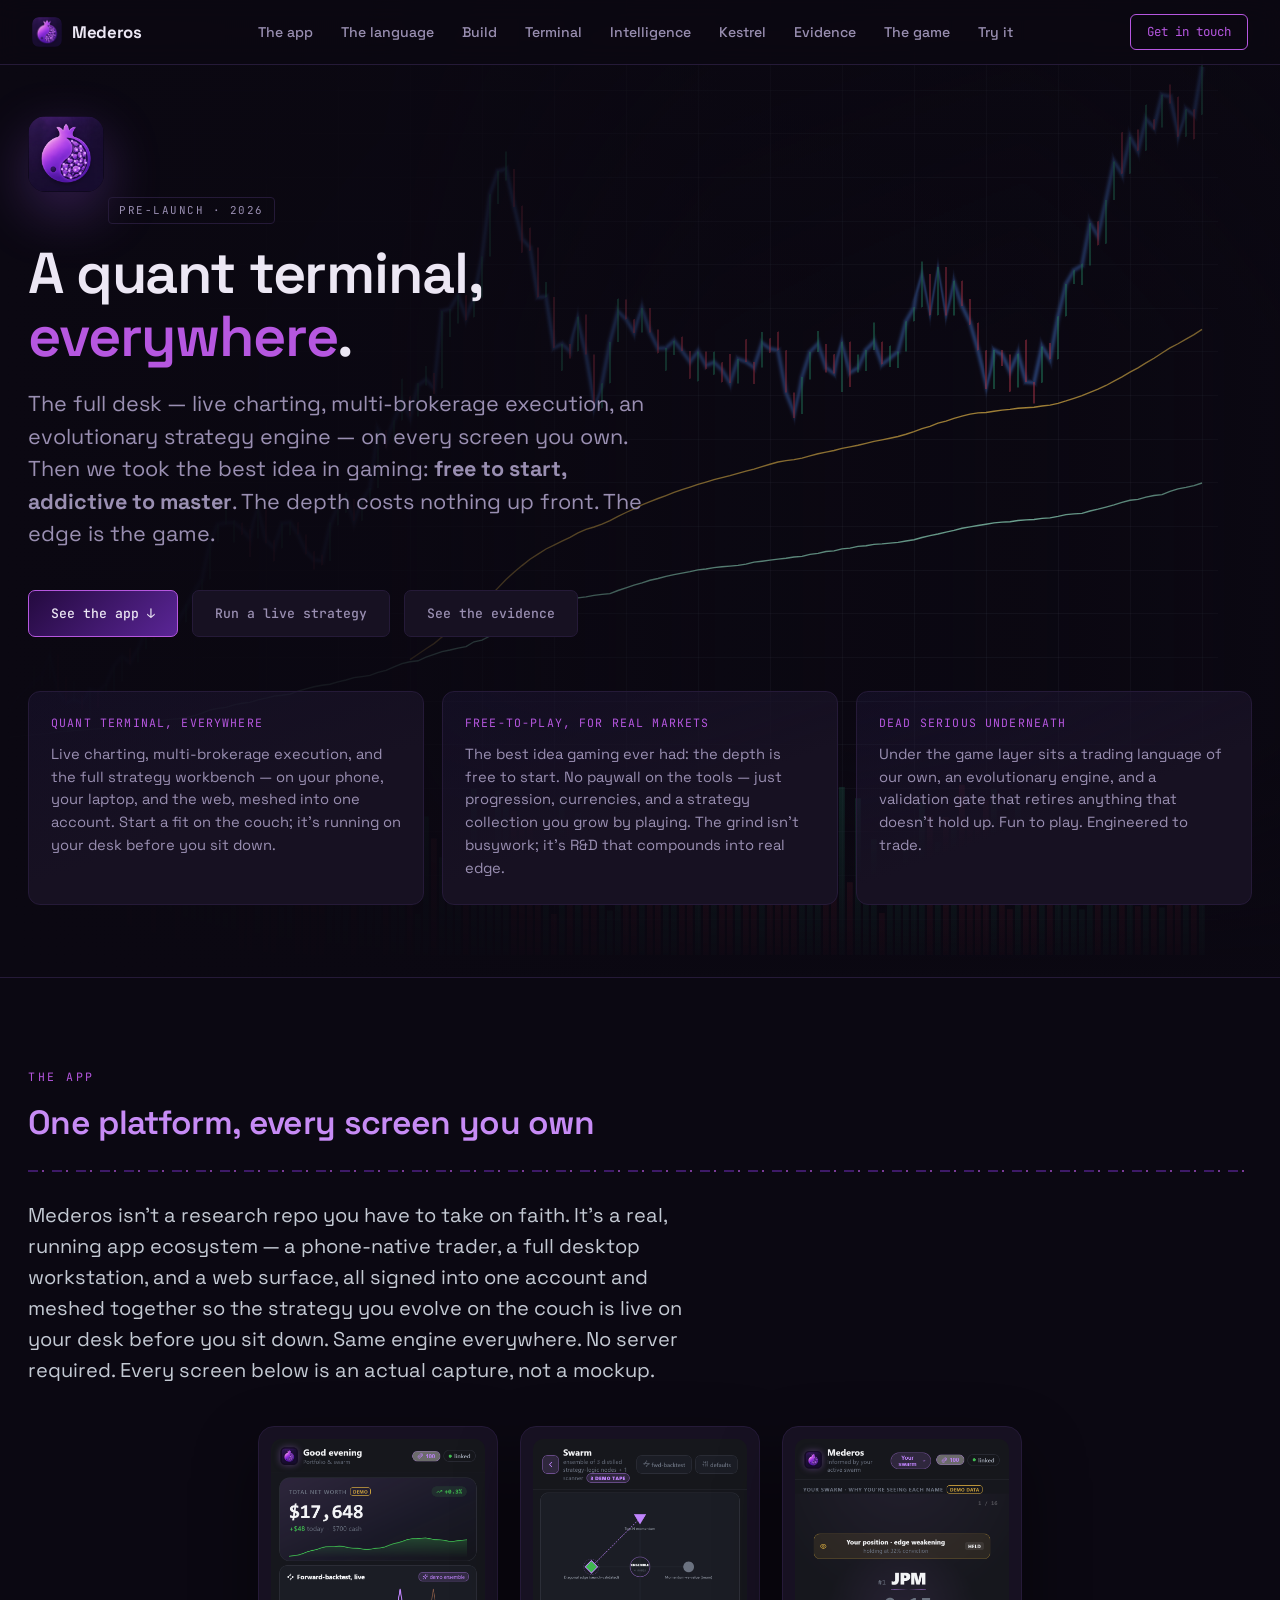
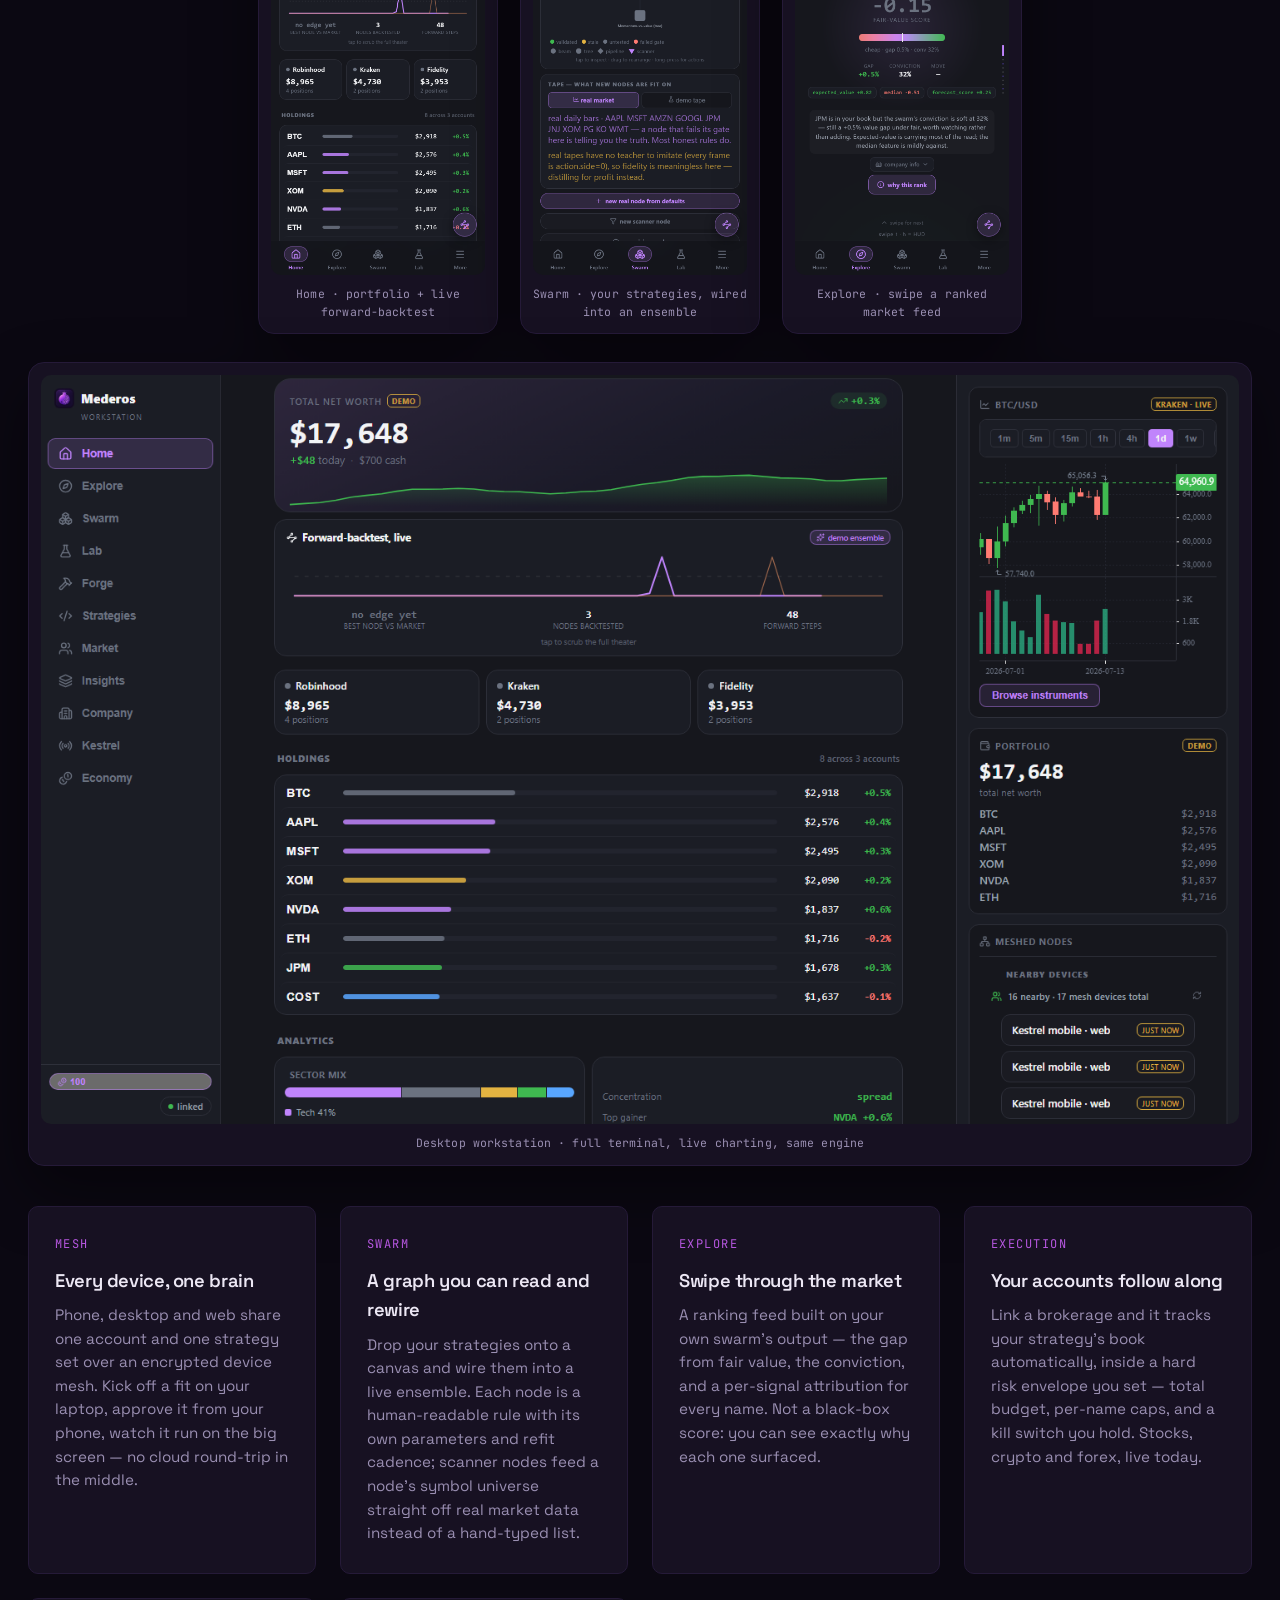
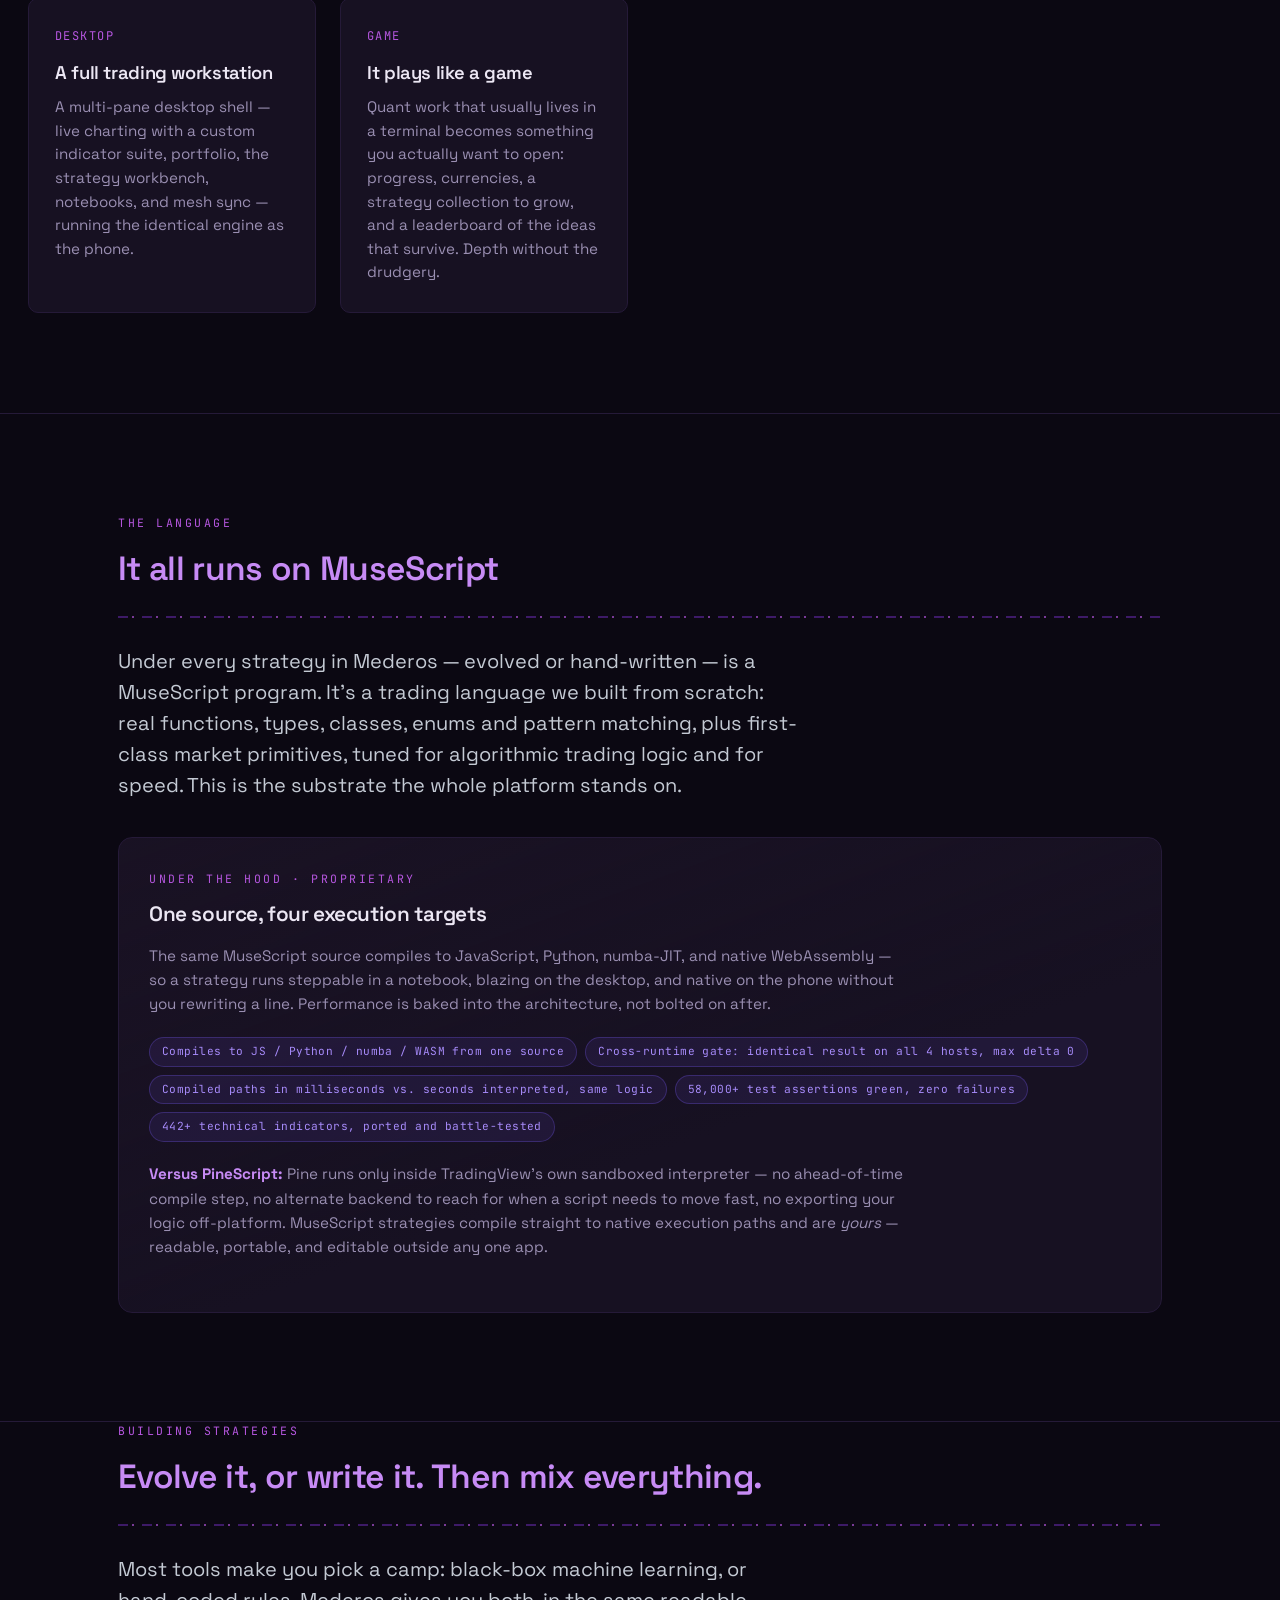
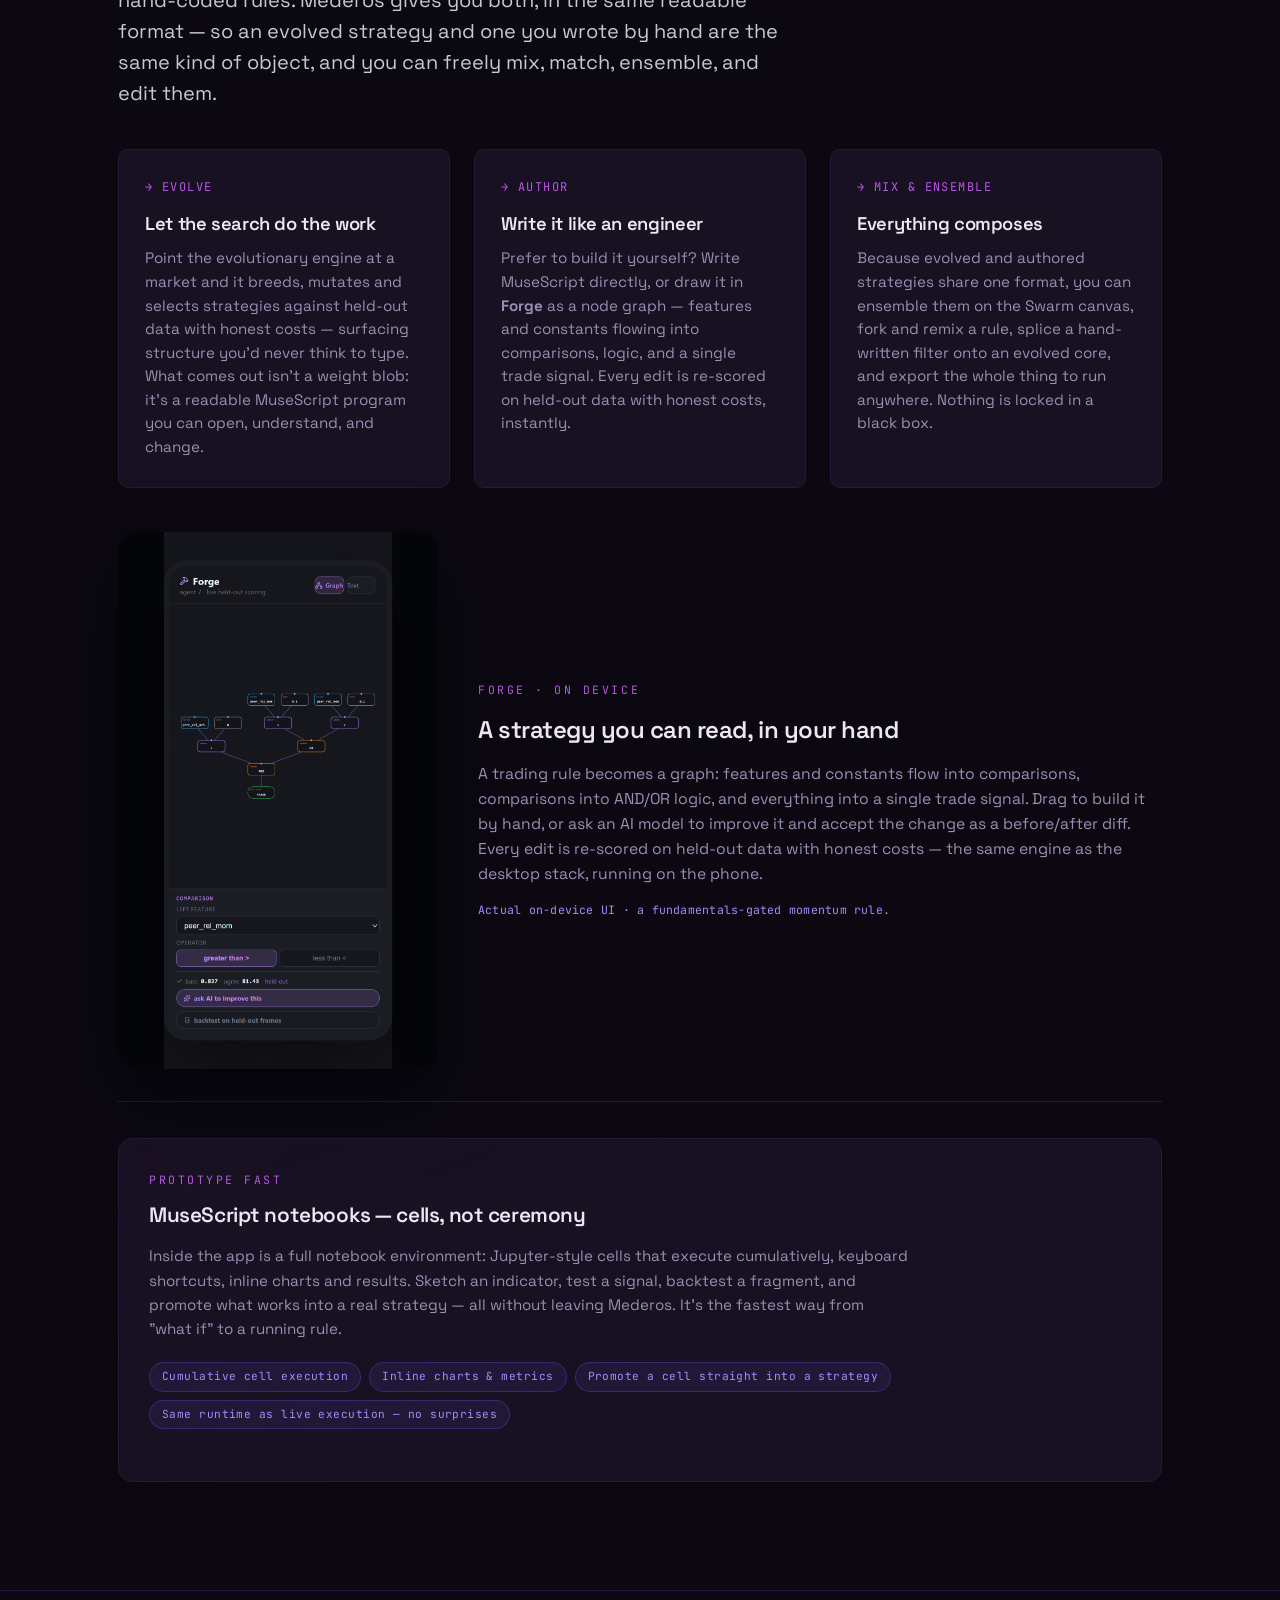
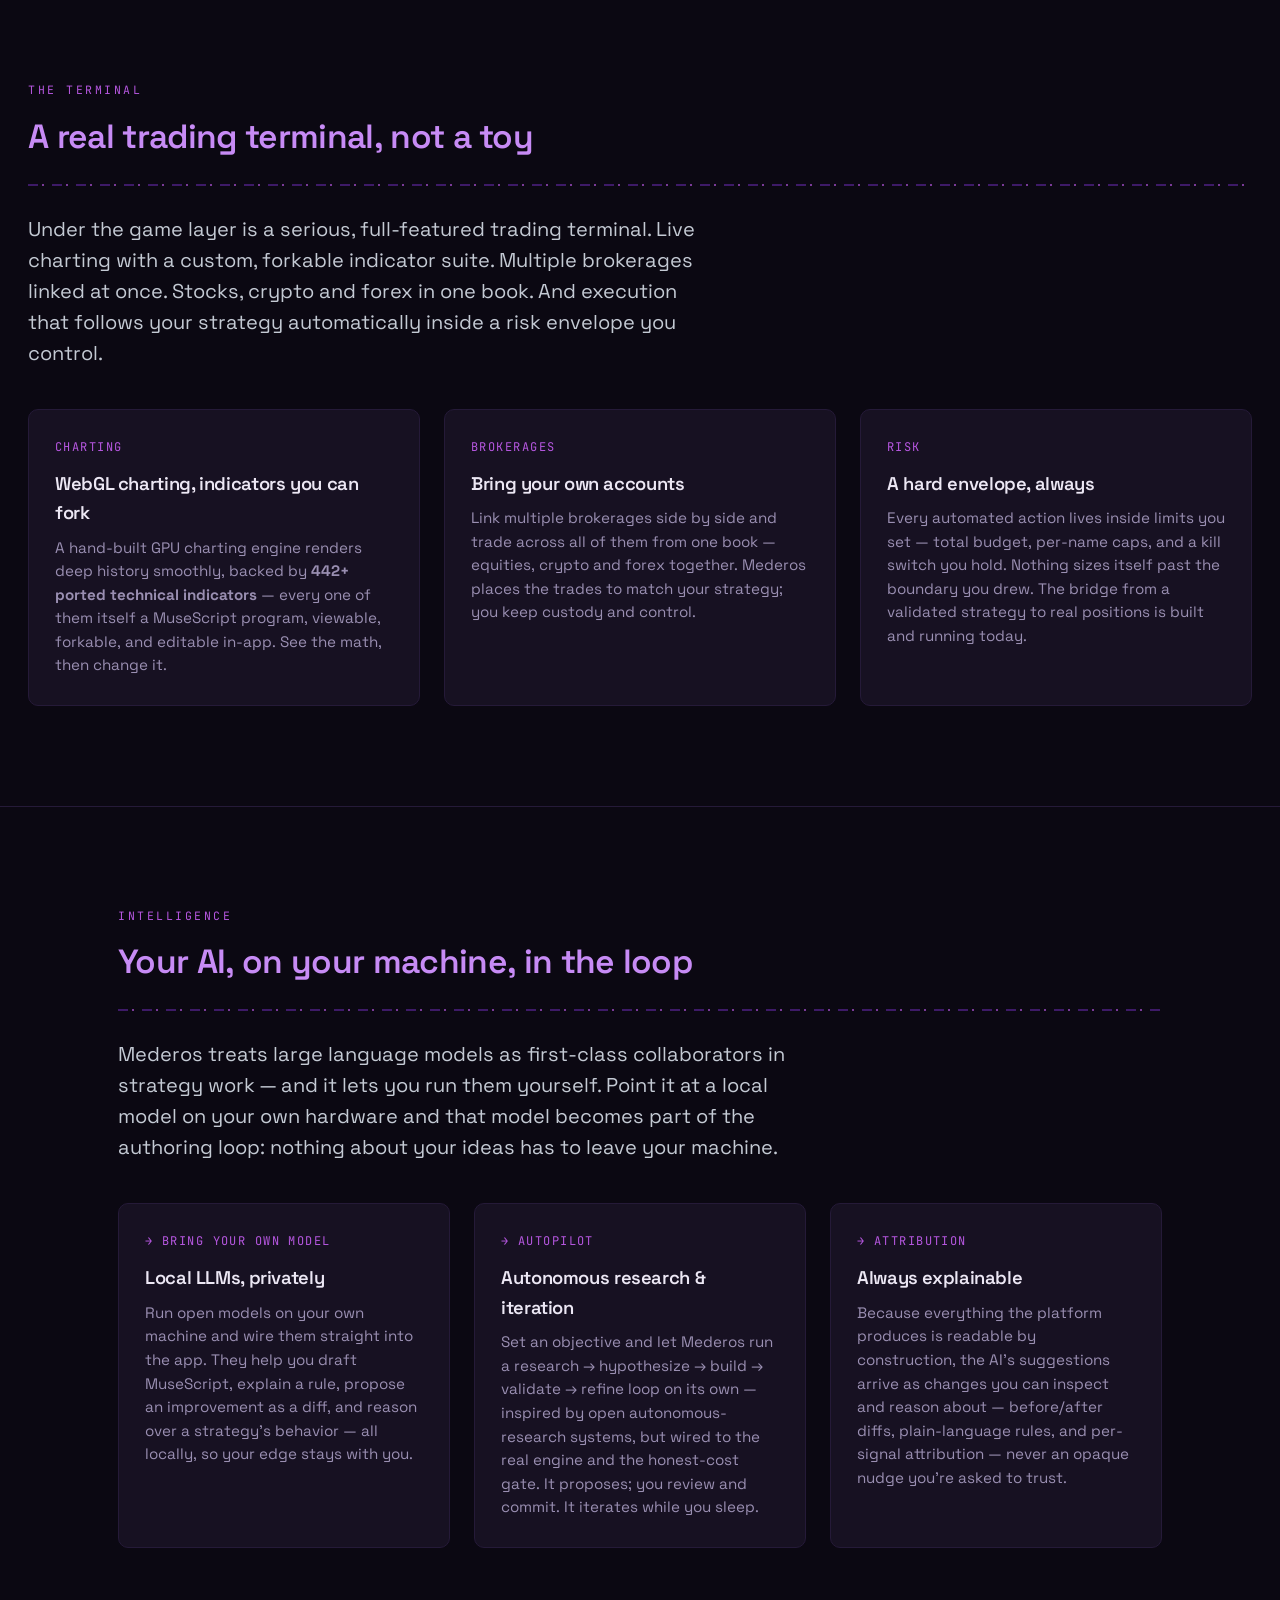
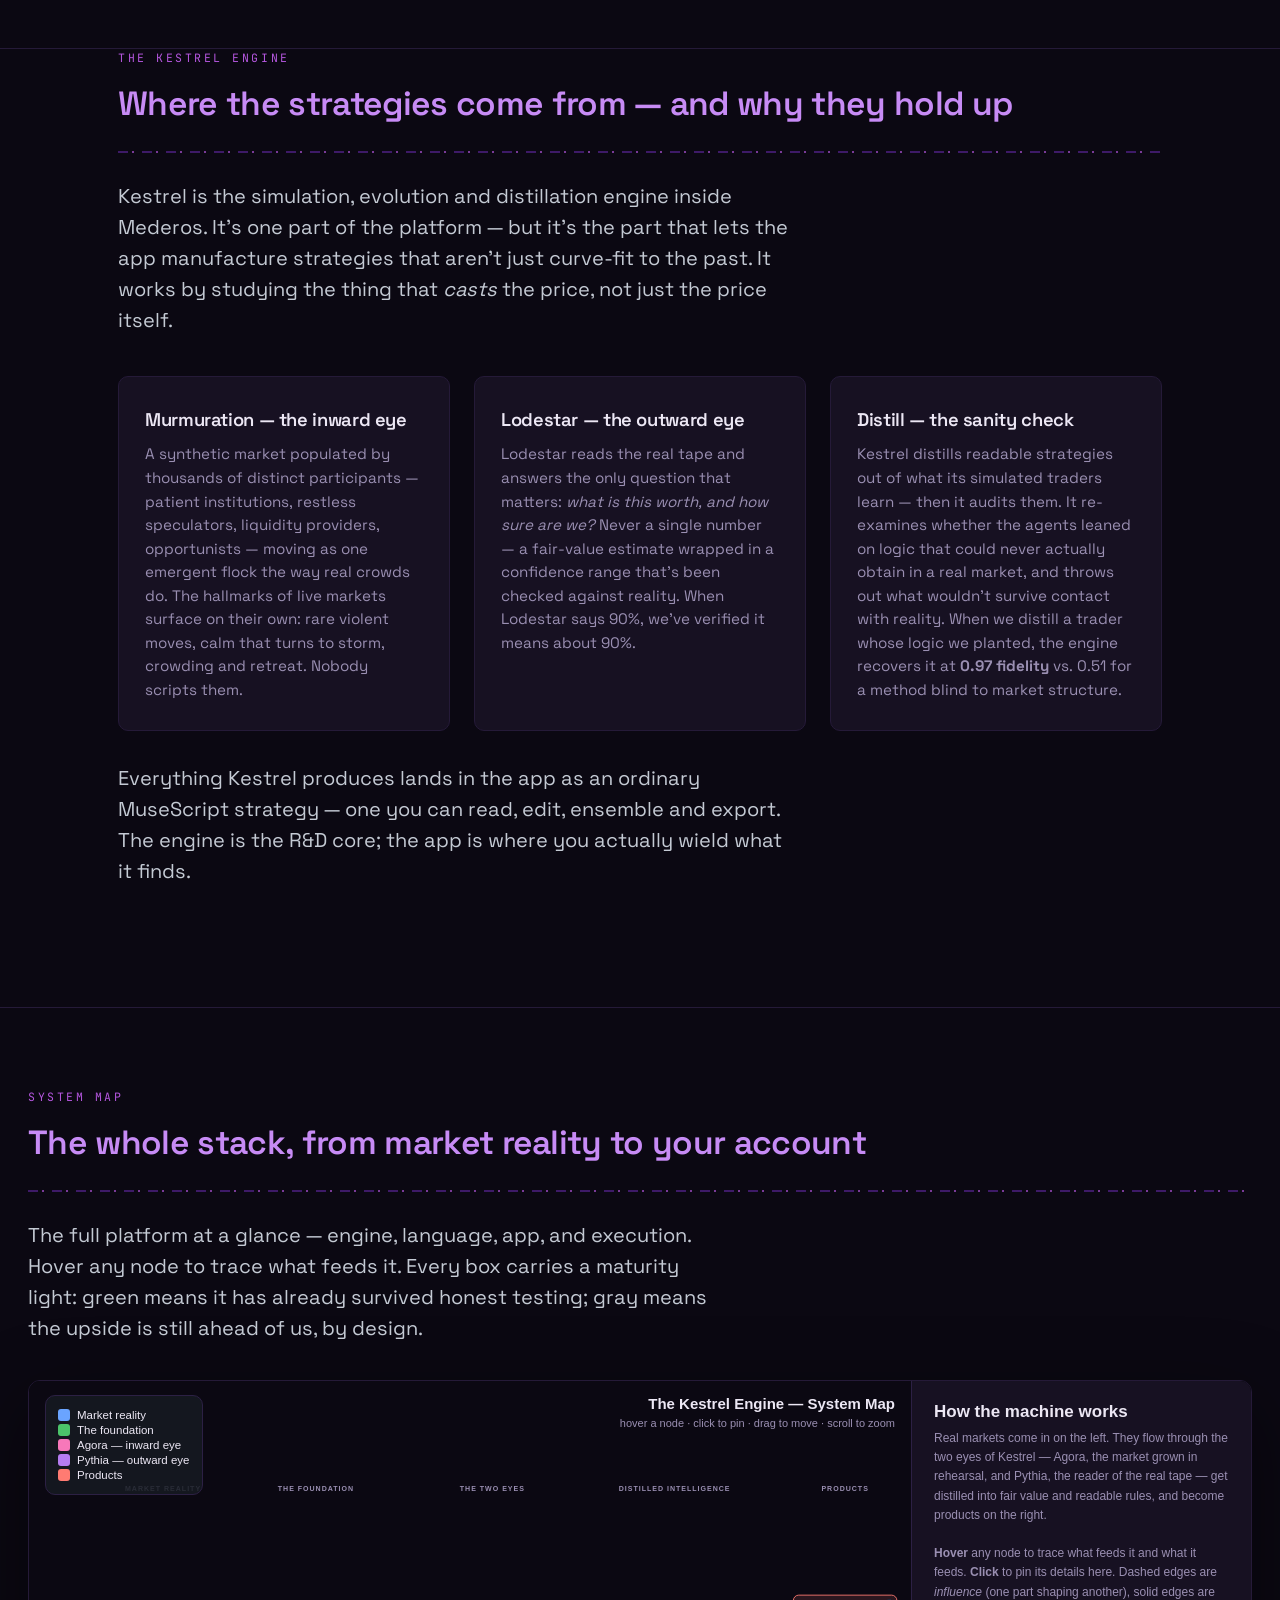
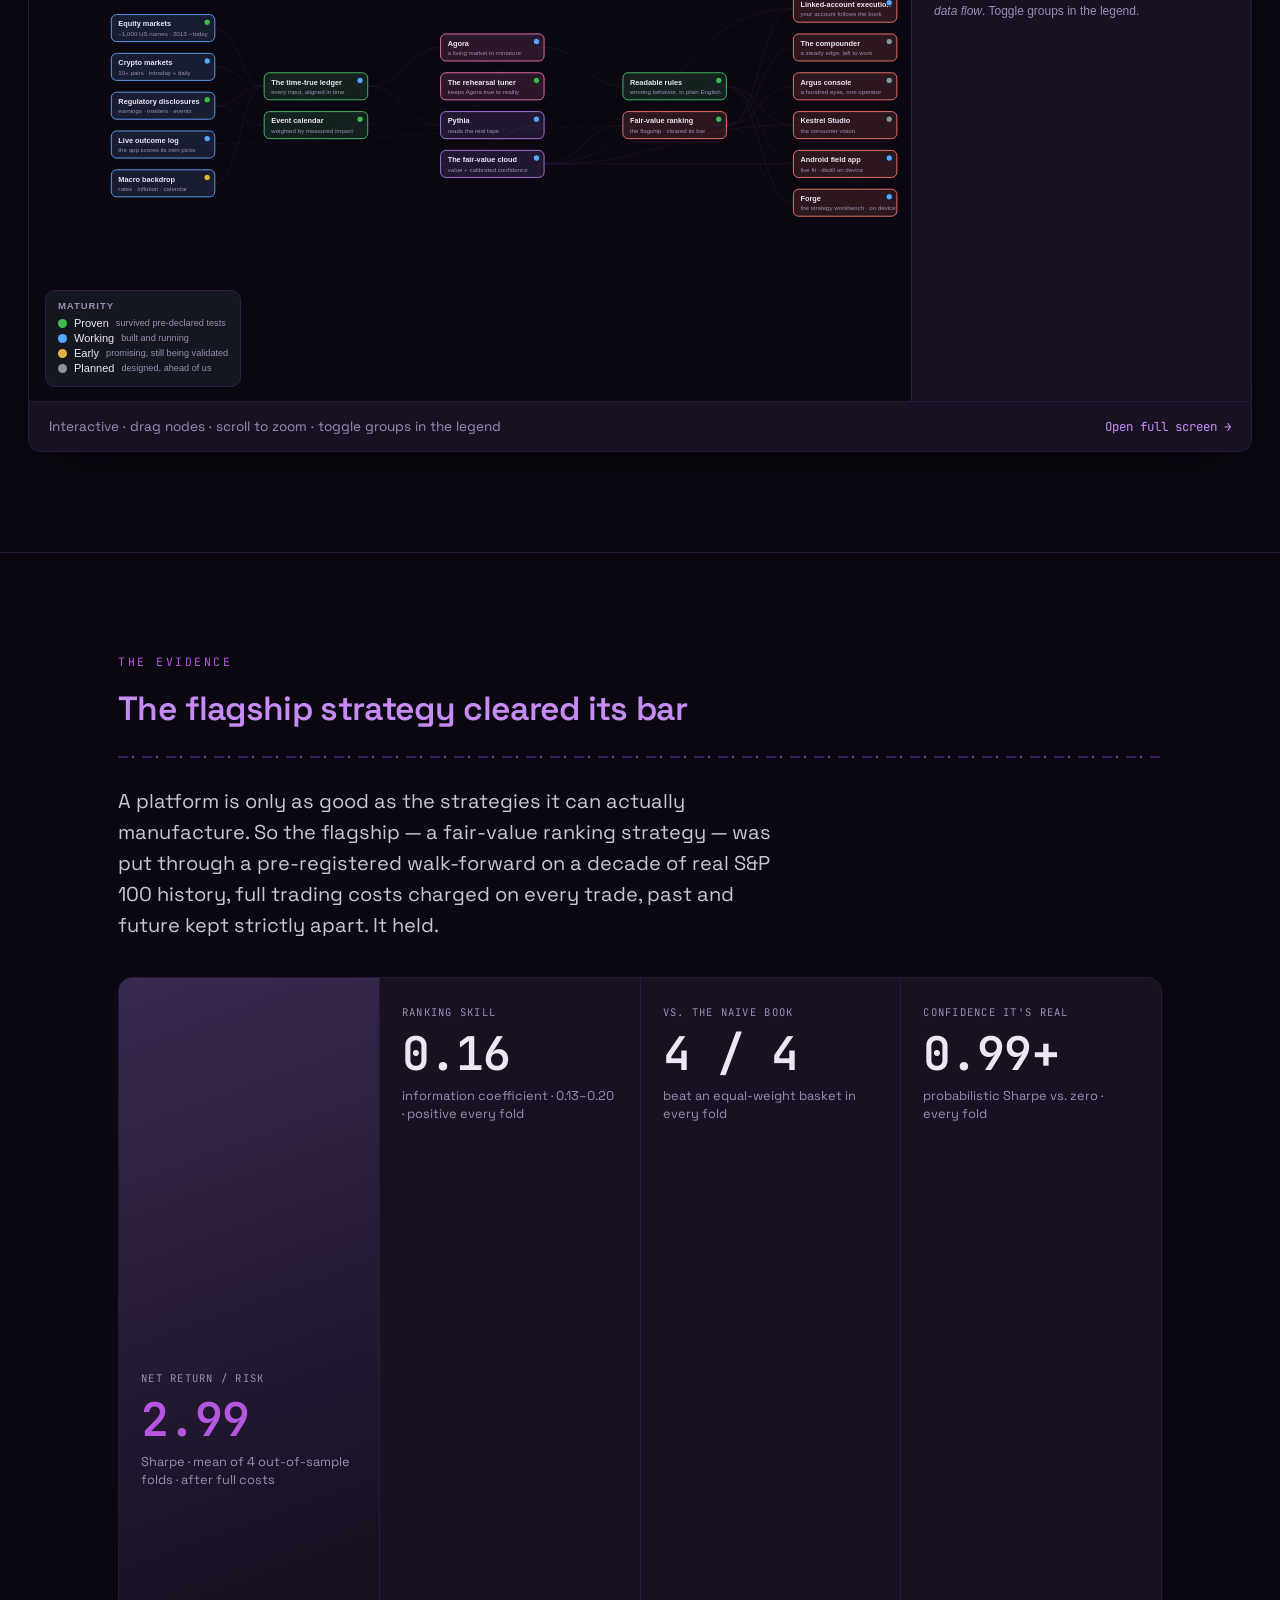
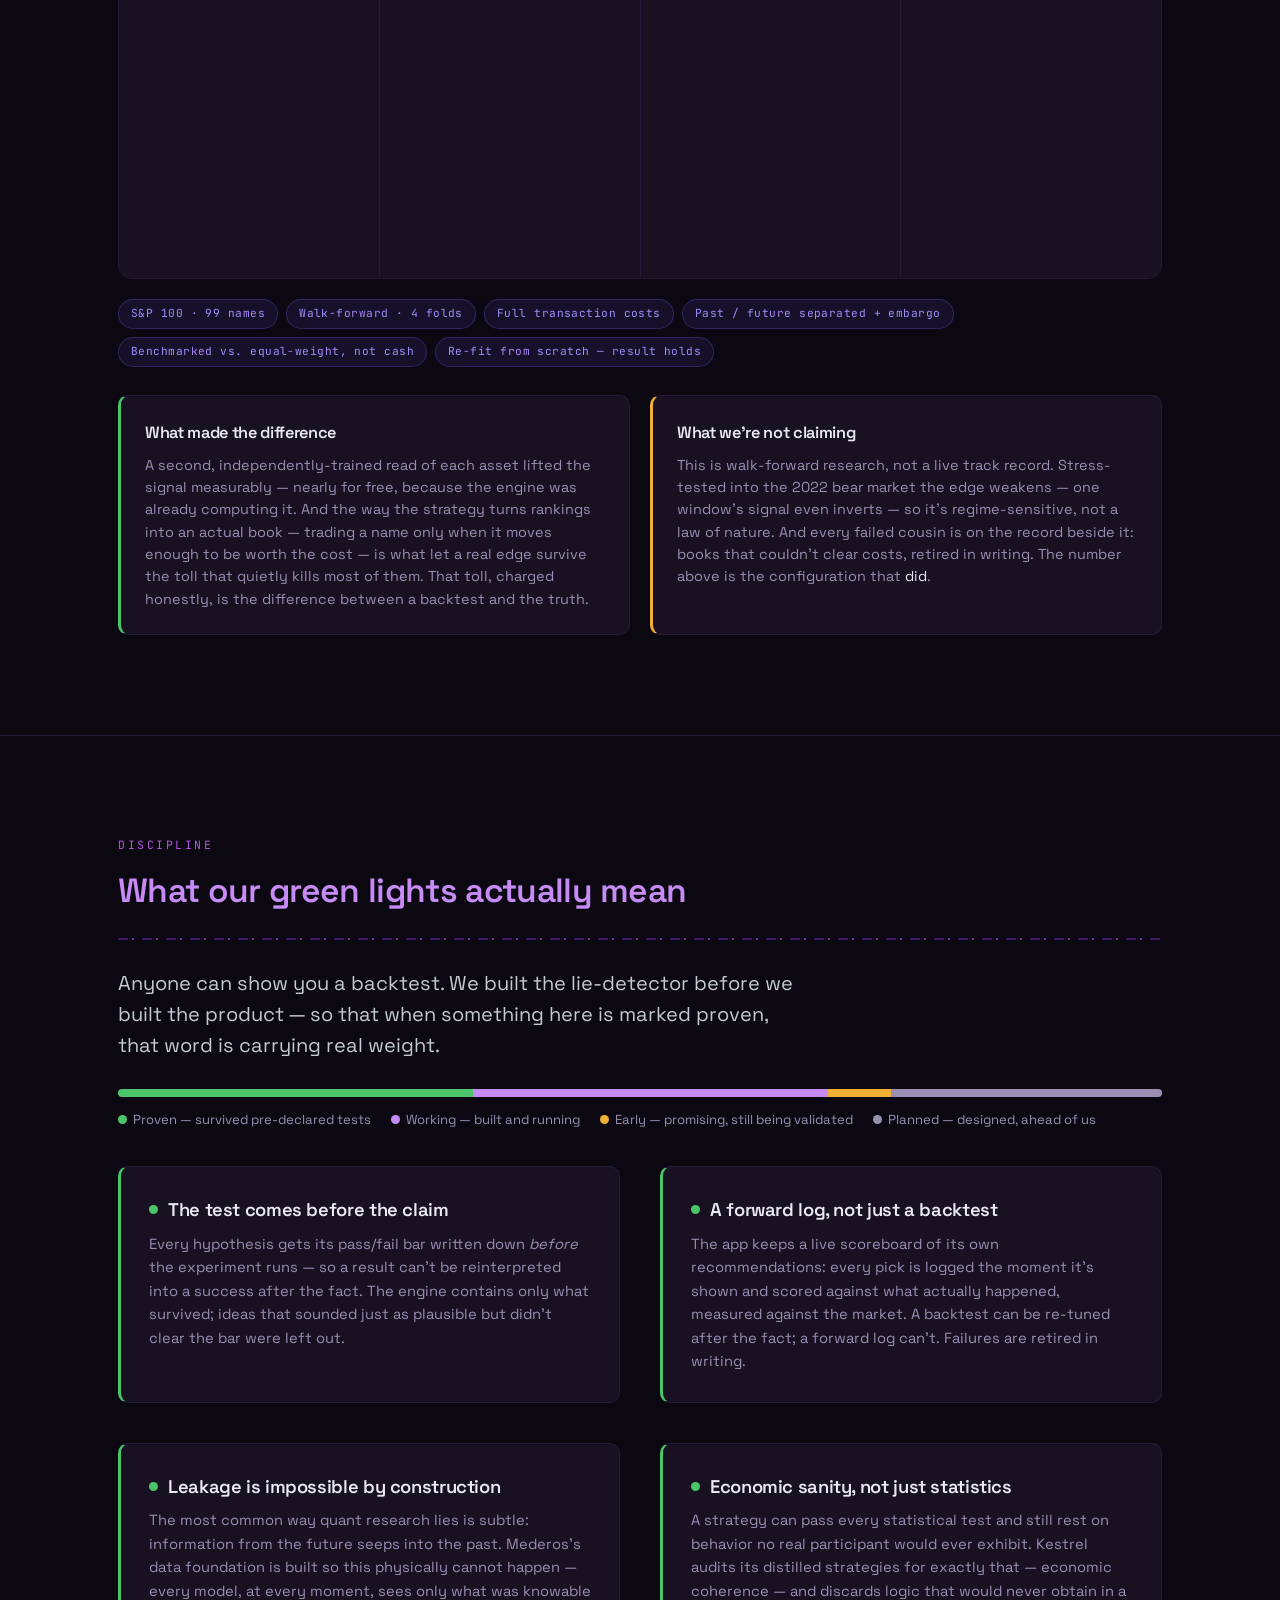
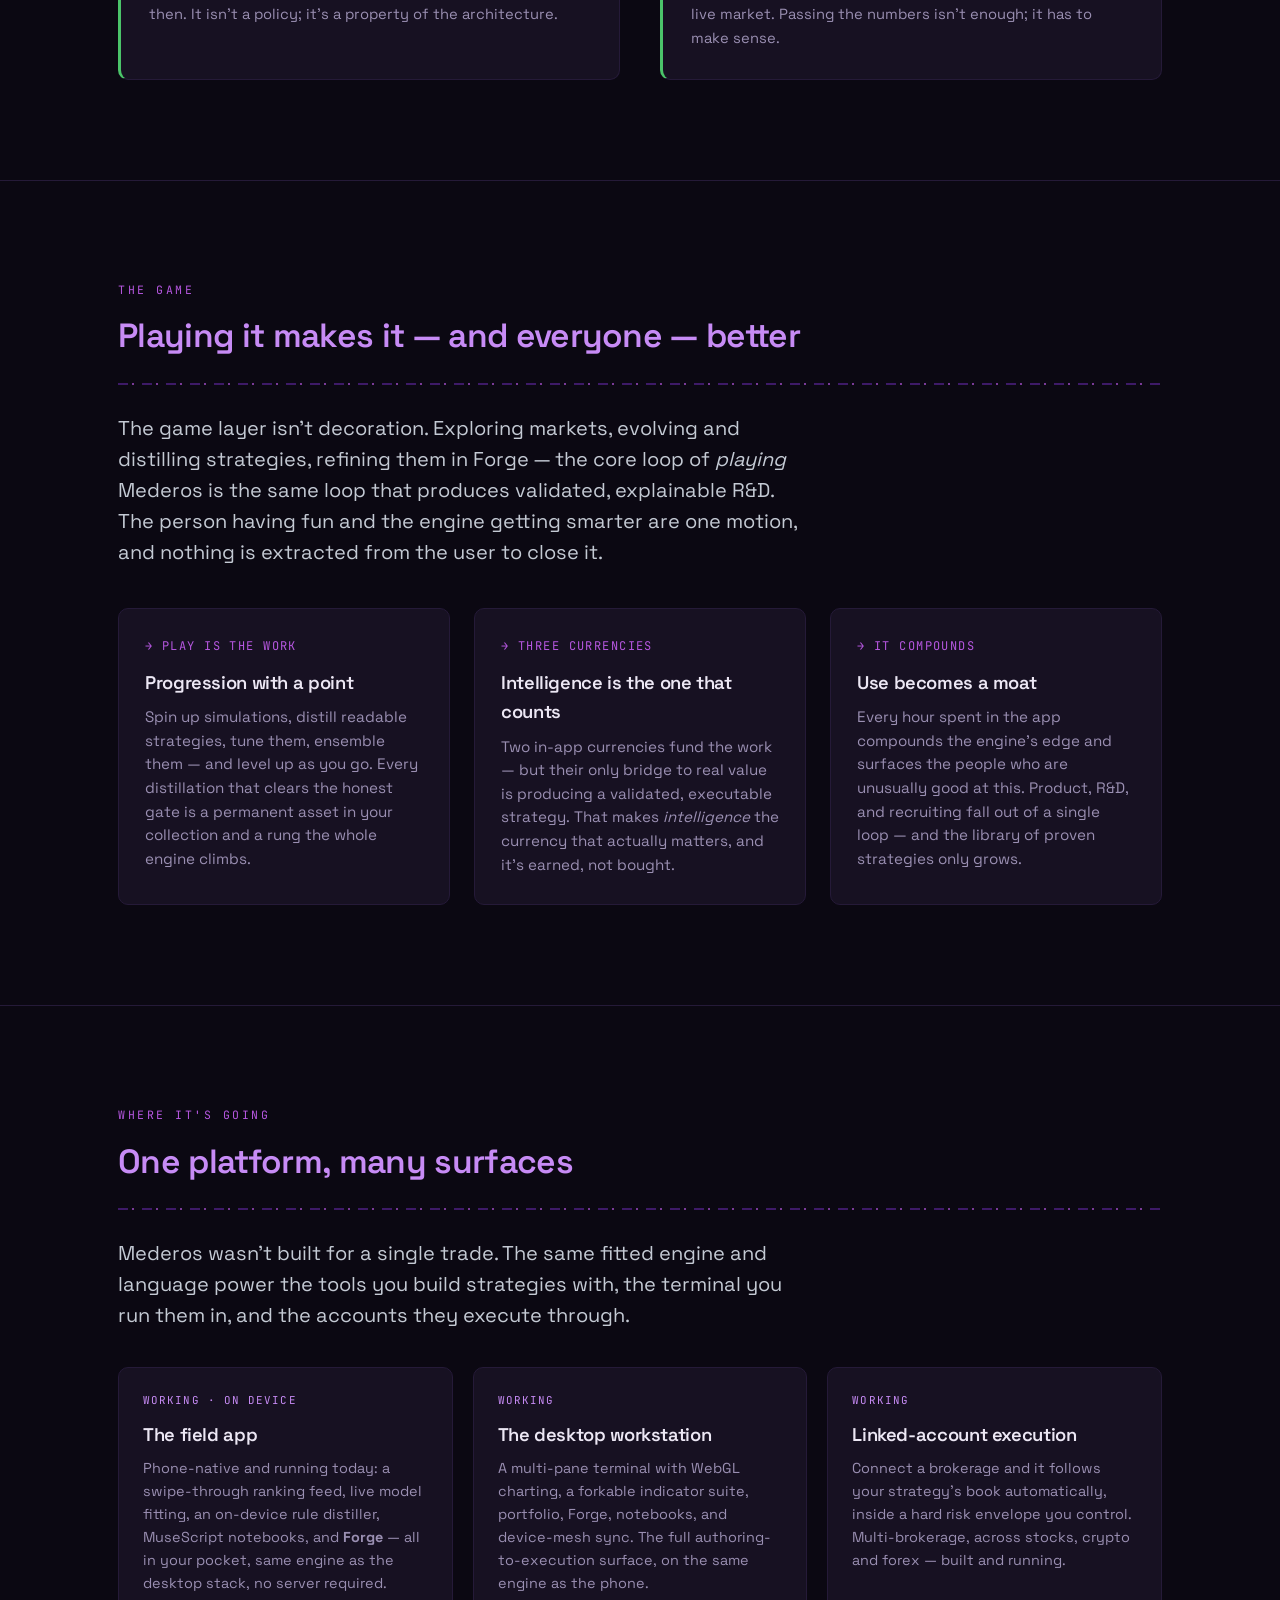
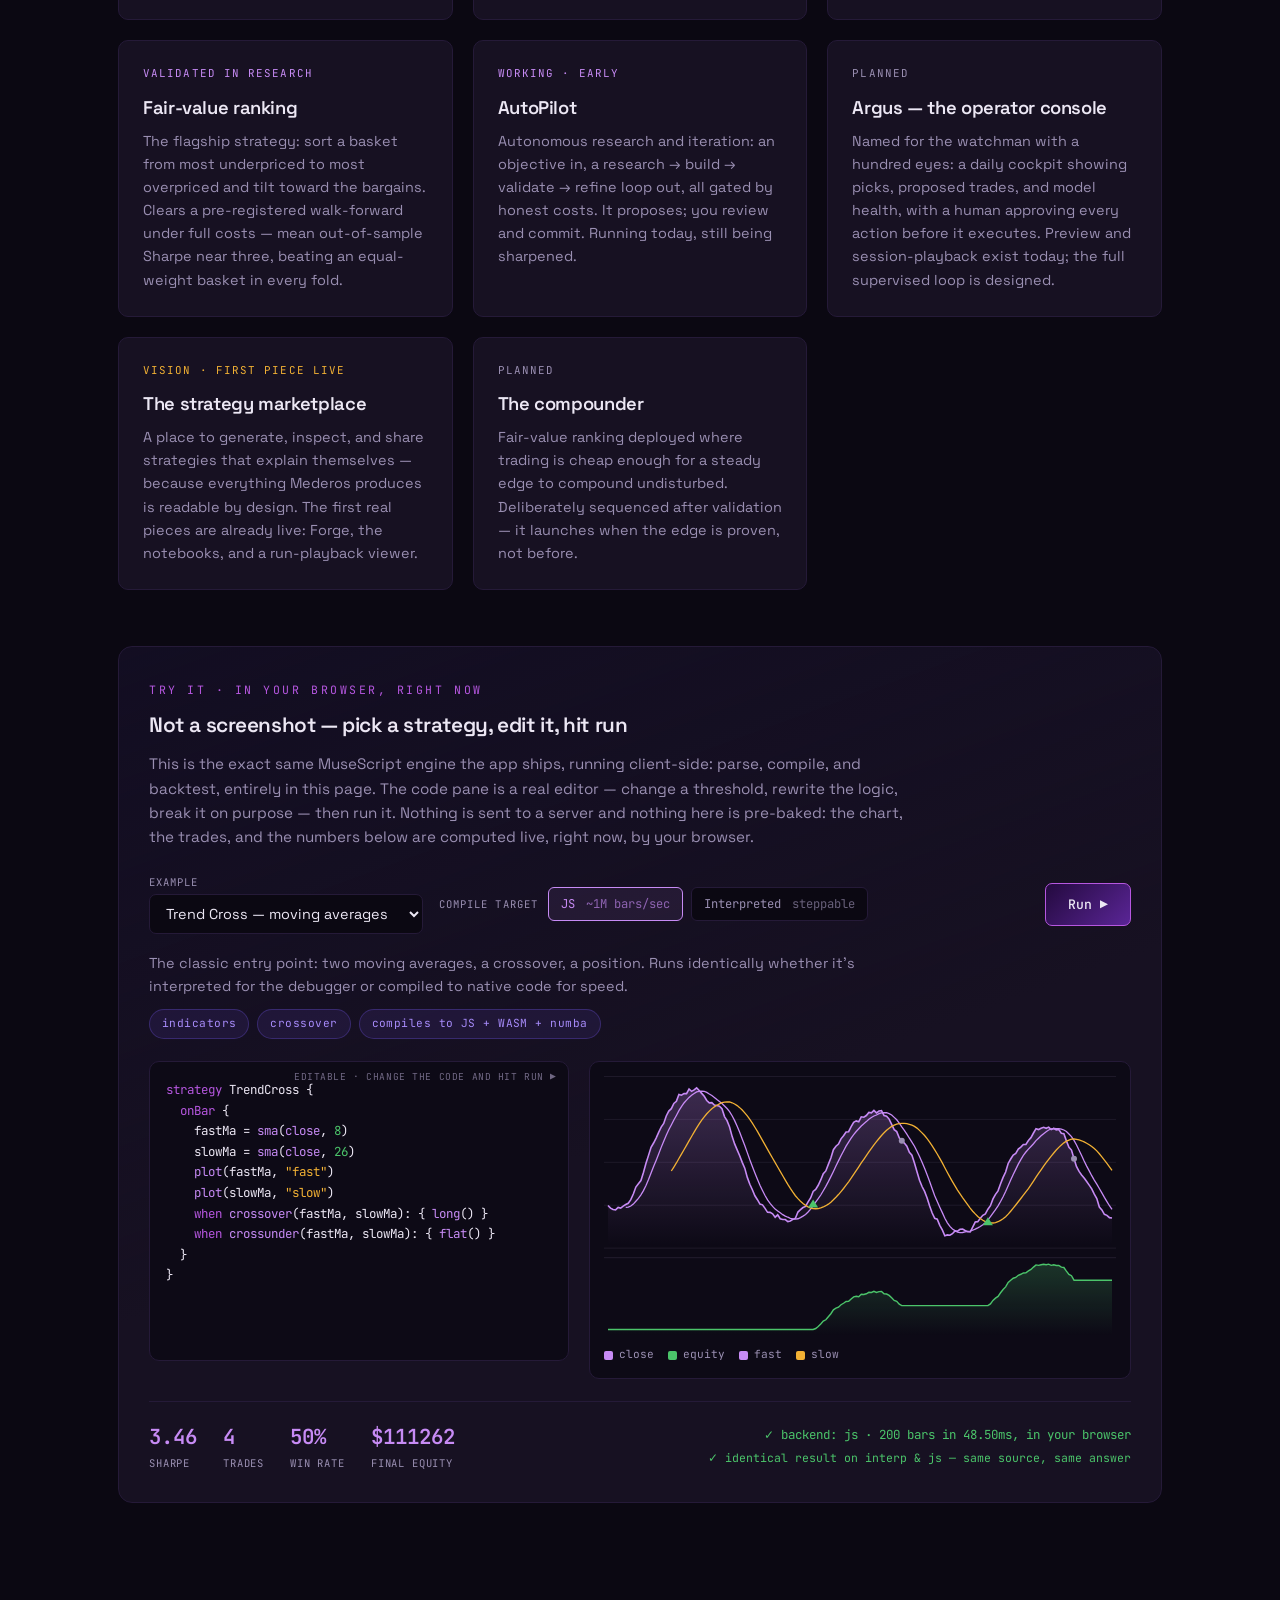
==== commit add8d3c5: "update / style pass" ====
--- a/docs/index.html
+++ b/docs/index.html
@@ -19,6 +19,7 @@
   <link rel="preconnect" href="https://fonts.googleapis.com">
   <link href="https://fonts.googleapis.com/css2?family=Space+Grotesk:wght@400;500;600;700&family=JetBrains+Mono:wght@400;500;600&display=swap" rel="stylesheet">
   <link rel="stylesheet" href="css/site.css">
+  <script type="module" src="js/hero-gl.js"></script>
   <script src="js/demo.js" defer></script>
 </head>
 <body>
@@ -40,39 +41,50 @@
 </nav>
 
 <section class="hero" id="top">
-  <div class="wrap">
-    <img class="hero-mark" src="logo-512.png" alt="Mederos">
-    <div class="badge-pre">Pre-launch · 2026</div>
-    <h1>Serious algorithmic trading,<br><span class="accent">gamified</span>.</h1>
-    <p class="tagline">
-      Mederos is a cross-platform trading platform where you <strong>evolve</strong> strategies,
-      <strong>write</strong> them, ensemble them, and run them live — across stocks, crypto and forex,
-      through your own linked brokerages. Every strategy is readable, editable, and exportable. It all
-      runs on MuseScript, a trading language we built from scratch, with on-device AI and autonomous
-      research baked in. And it's engineered so the strategies you ship actually hold up.
-    </p>
-    <div class="hero-stats">
-      <div class="stat">
-        <span class="num">One</span>
-        <span class="lbl">Account · phone, desktop &amp; web, meshed as one</span>
-      </div>
-      <div class="stat">
-        <span class="num">3 asset classes</span>
-        <span class="lbl">Stocks · crypto · forex · multi-brokerage</span>
-      </div>
-      <div class="stat">
-        <span class="num">Evolve <em>or</em> author</span>
-        <span class="lbl">Both paths, one readable strategy format</span>
-      </div>
-      <div class="stat">
-        <span class="num">Your AI</span>
-        <span class="lbl">Run your own local models, in the loop</span>
-      </div>
-    </div>
-    <div class="hero-cta">
-      <a class="btn btn-primary" href="#app">See the app ↓</a>
-      <a class="btn btn-ghost" href="#demo">Run a live strategy</a>
-      <a class="btn btn-ghost" href="#evidence">See the evidence</a>
+  <div class="hero-bg" id="hero-bg" aria-hidden="true"></div>
+  <div class="hero-scrim" aria-hidden="true"></div>
+  <div class="wrap-wide hero-inner">
+    <div class="hero-copy">
+      <a class="hero-brand" href="#top"><img class="hero-mark" src="logo-512.png" alt="Mederos"></a>
+      <div class="badge-pre">Pre-launch · 2026</div>
+      <h1>A quant terminal,<br><span class="accent">everywhere</span>.</h1>
+      <p class="tagline">
+        The full desk — live charting, multi-brokerage execution, an evolutionary strategy engine —
+        on every screen you own. Then we took the best idea in gaming: <strong>free to start,
+        addictive to master</strong>. The depth costs nothing up front. The edge is the game.
+      </p>
+      <div class="hero-cta">
+        <a class="btn btn-primary" href="#app">See the app ↓</a>
+        <a class="btn btn-ghost" href="#demo">Run a live strategy</a>
+        <a class="btn btn-ghost" href="#evidence">See the evidence</a>
+      </div>
+    </div>
+
+    <div class="hero-cards">
+      <div class="hero-card">
+        <div class="k">Quant terminal, everywhere</div>
+        <p>
+          Live charting, multi-brokerage execution, and the full strategy workbench — on your phone,
+          your laptop, and the web, meshed into one account. Start a fit on the couch; it's running on
+          your desk before you sit down.
+        </p>
+      </div>
+      <div class="hero-card">
+        <div class="k">Free-to-play, for real markets</div>
+        <p>
+          The best idea gaming ever had: the depth is free to start. No paywall on the tools — just
+          progression, currencies, and a strategy collection you grow by playing. The grind isn't
+          busywork; it's R&amp;D that compounds into real edge.
+        </p>
+      </div>
+      <div class="hero-card">
+        <div class="k">Dead serious underneath</div>
+        <p>
+          Under the game layer sits a trading language of our own, an evolutionary engine, and a
+          validation gate that retires anything that doesn't hold up. Fun to play. Engineered to
+          trade.
+        </p>
+      </div>
     </div>
   </div>
 </section>
@@ -181,7 +193,8 @@
         <span class="bench-tag">Compiles to JS / Python / numba / WASM from one source</span>
         <span class="bench-tag">Cross-runtime gate: identical result on all 4 hosts, max delta 0</span>
         <span class="bench-tag">Compiled paths in milliseconds vs. seconds interpreted, same logic</span>
-        <span class="bench-tag">840+ tests green across the JS and Python builds</span>
+        <span class="bench-tag">58,000+ test assertions green, zero failures</span>
+        <span class="bench-tag">442+ technical indicators, ported and battle-tested</span>
       </div>
       <p class="muse-vs">
         <strong>Versus PineScript:</strong> Pine runs only inside TradingView's own sandboxed
@@ -286,9 +299,9 @@
         <div class="icon">CHARTING</div>
         <h3>WebGL charting, indicators you can fork</h3>
         <p>
-          A hand-built GPU charting engine renders deep history smoothly, with an indicator library
-          where every indicator is itself a MuseScript program — viewable, forkable, and editable
-          in-app. See the math, then change it.
+          A hand-built GPU charting engine renders deep history smoothly, backed by <strong>442+
+          ported technical indicators</strong> — every one of them itself a MuseScript program,
+          viewable, forkable, and editable in-app. See the math, then change it.
         </p>
       </div>
       <div class="pillar">
@@ -682,11 +695,13 @@
 
     <div class="demo" id="demo">
       <div class="section-label">Try it · in your browser, right now</div>
-      <h3>Not a screenshot — pick a strategy, hit run</h3>
+      <h3>Not a screenshot — pick a strategy, edit it, hit run</h3>
       <p class="demo-intro">
         This is the exact same MuseScript engine the app ships, running client-side: parse, compile,
-        and backtest, entirely in this page. Nothing is sent to a server and nothing here is pre-baked
-        — the chart, the trades, and the numbers below are computed live, right now, by your browser.
+        and backtest, entirely in this page. The code pane is a real editor — change a threshold,
+        rewrite the logic, break it on purpose — then run it. Nothing is sent to a server and nothing
+        here is pre-baked: the chart, the trades, and the numbers below are computed live, right now,
+        by your browser.
       </p>
 
       <div class="demo-toolbar">
--- a/docs/css/site.css
+++ b/docs/css/site.css
@@ -152,22 +152,93 @@
 
 /* ── hero ── */
 .hero {
+  position: relative;
+  overflow: hidden;
   min-height: 100vh;
   display: flex;
   flex-direction: column;
   justify-content: center;
-  padding: 120px 0 80px;
-}
+  padding: 116px 0 72px;
+}
+@media (max-width: 980px) {
+  .hero { justify-content: flex-start; }
+}
+
+/* full-bleed rotating chart wall */
+.hero-bg {
+  position: absolute;
+  inset: 0;
+  z-index: 0;
+  background: var(--bg);
+}
+.hero-slide {
+  position: absolute;
+  inset: 0;
+  opacity: 0;
+  transform: translateX(4.5%) scale(1.012);
+  transition: opacity 0.9s ease, transform 1.15s cubic-bezier(0.22, 0.61, 0.36, 1);
+  will-change: opacity, transform;
+}
+.hero-slide.active { opacity: 1; transform: none; }
+.hero-slide.leaving { opacity: 0; transform: translateX(-4.5%) scale(1.012); }
+.hero-mount { width: 100%; height: 100%; }
+.hero-slide canvas { display: block; }
+.hero-scrim {
+  position: absolute;
+  inset: 0;
+  z-index: 1;
+  pointer-events: none;
+  background:
+    linear-gradient(90deg,
+      var(--bg) 0%, rgba(11, 8, 18, 0.92) 30%, rgba(11, 8, 18, 0.5) 56%,
+      rgba(11, 8, 18, 0.34) 80%, rgba(11, 8, 18, 0.62) 100%),
+    linear-gradient(0deg,
+      var(--bg) 0%, rgba(11, 8, 18, 0) 24%, rgba(11, 8, 18, 0) 66%, rgba(11, 8, 18, 0.55) 100%);
+}
+.hero-inner { position: relative; z-index: 2; }
+.hero-copy { max-width: 640px; }
+
+.hero-brand { display: inline-block; line-height: 0; }
 .hero-mark {
-  width: 108px;
-  height: 108px;
-  border-radius: 24px;
+  width: 76px;
+  height: 76px;
+  border-radius: 18px;
   display: block;
-  margin-bottom: 26px;
+  margin-bottom: 22px;
   box-shadow: 0 20px 55px rgba(150, 84, 224, 0.3);
 }
 @media (max-width: 640px) {
-  .hero-mark { width: 84px; height: 84px; border-radius: 19px; }
+  .hero-mark { width: 64px; height: 64px; border-radius: 15px; }
+}
+
+/* sub-tagline cards */
+.hero-cards {
+  display: grid;
+  grid-template-columns: repeat(3, 1fr);
+  gap: 18px;
+  margin-top: 54px;
+}
+@media (max-width: 860px) { .hero-cards { grid-template-columns: 1fr; margin-top: 36px; } }
+.hero-card {
+  background: linear-gradient(160deg, rgba(124, 92, 252, 0.07), var(--panel) 55%);
+  border: 1px solid var(--grid);
+  border-radius: 12px;
+  padding: 22px 22px 24px;
+  transition: border-color 0.15s, transform 0.15s;
+}
+.hero-card:hover { border-color: rgba(199, 139, 245, 0.4); transform: translateY(-2px); }
+.hero-card .k {
+  font-family: var(--mono);
+  font-size: 0.72rem;
+  letter-spacing: 0.1em;
+  text-transform: uppercase;
+  color: var(--tyrian-glow);
+  margin-bottom: 10px;
+}
+.hero-card p { color: var(--muted); font-size: 0.92rem; line-height: 1.55; margin: 0; }
+@media (prefers-reduced-motion: reduce) {
+  .hero-slide { transition: none; }
+  .hero-card:hover { transform: none; }
 }
 .hero h1 {
   font-size: clamp(2.4rem, 5.5vw, 3.6rem);
@@ -603,7 +674,18 @@
   color: var(--text);
   max-height: 380px;
 }
-.demo-code-pane code { white-space: pre-wrap; overflow-wrap: anywhere; }
+/* The UA sheet's `code { font-family: monospace }` overrides the inherited
+   var(--mono) here; without pinning it back, the highlighted <code> renders in a
+   different font from the overlaid textarea (JetBrains Mono) and the caret drifts
+   off the glyphs as you type. Pin every text-layout metric to match .demo-code-input. */
+.demo-code-pane code {
+  white-space: pre-wrap;
+  overflow-wrap: anywhere;
+  font-family: var(--mono);
+  font-size: 0.78rem;
+  line-height: 1.65;
+  letter-spacing: normal;
+}
 
 /* editable overlay: transparent textarea sits exactly atop the highlighted
    <pre>, so you type real MuseScript and see it syntax-lit live. Every metric
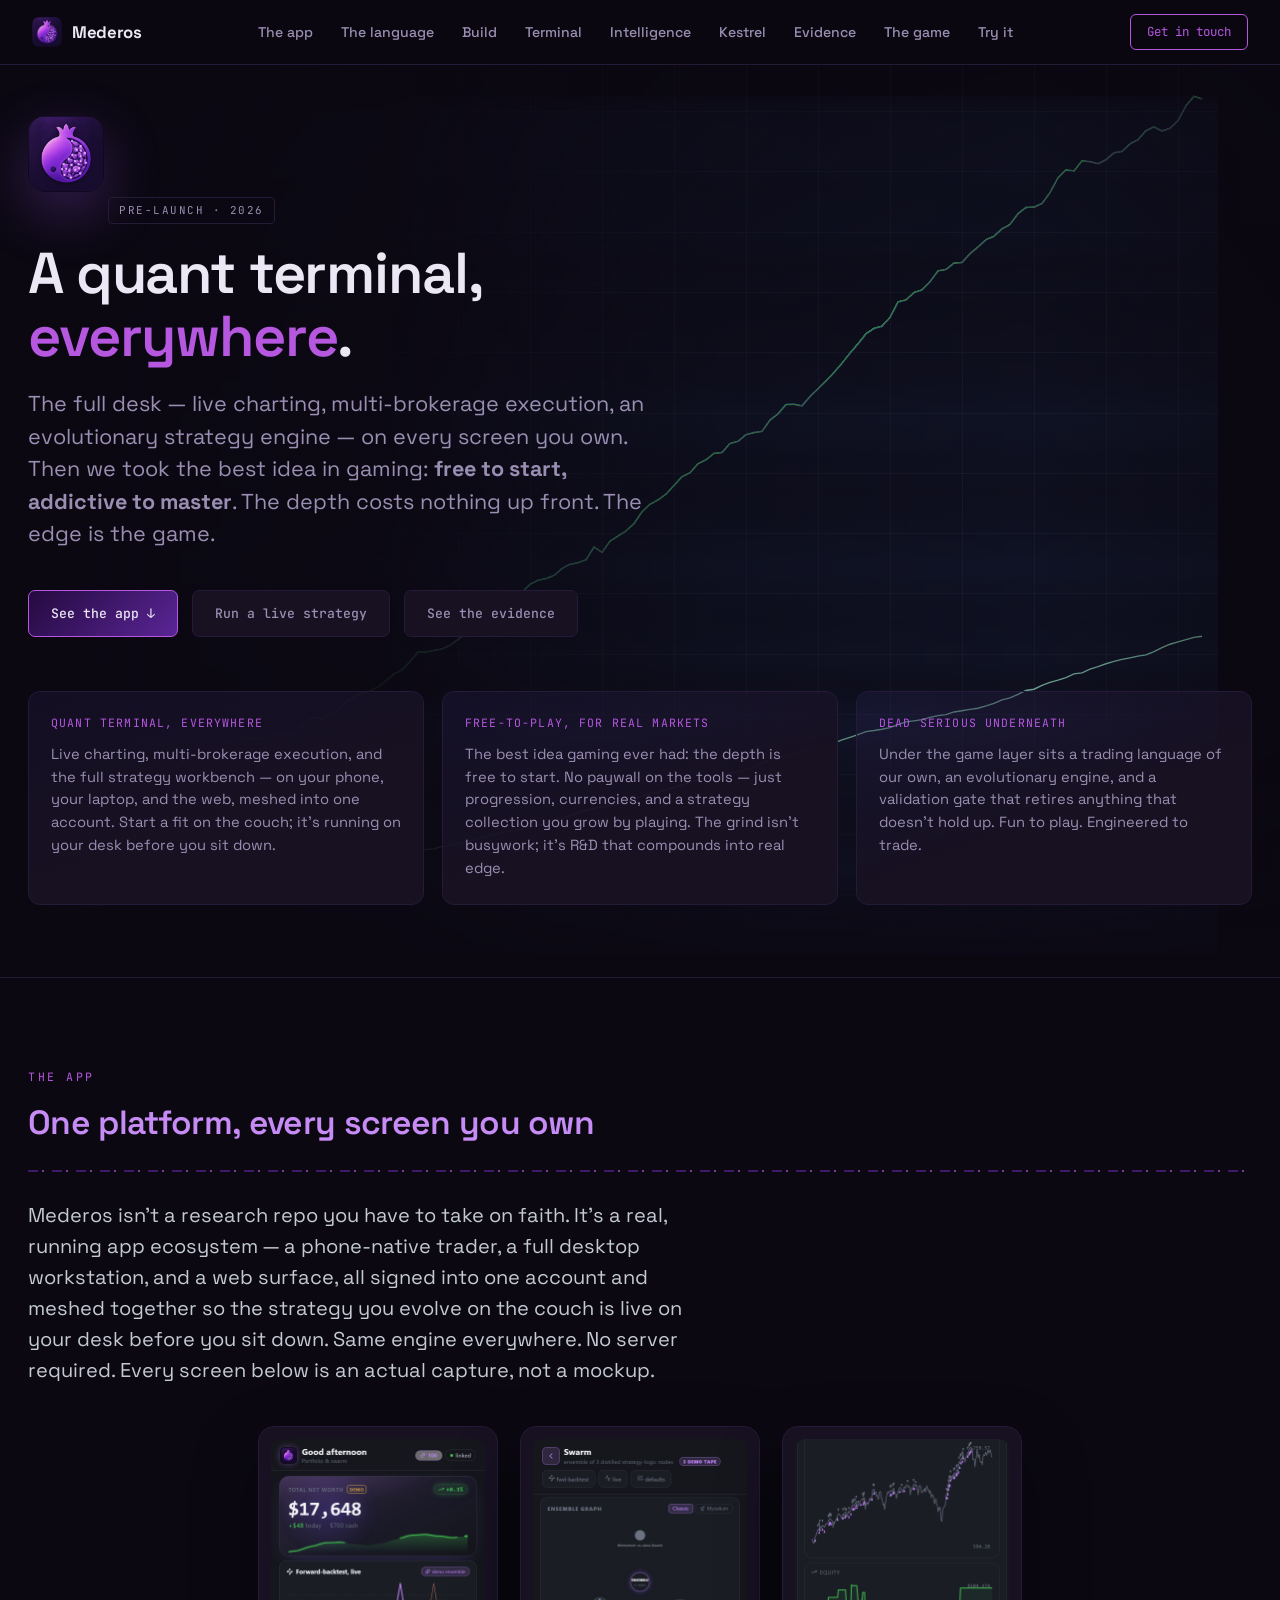
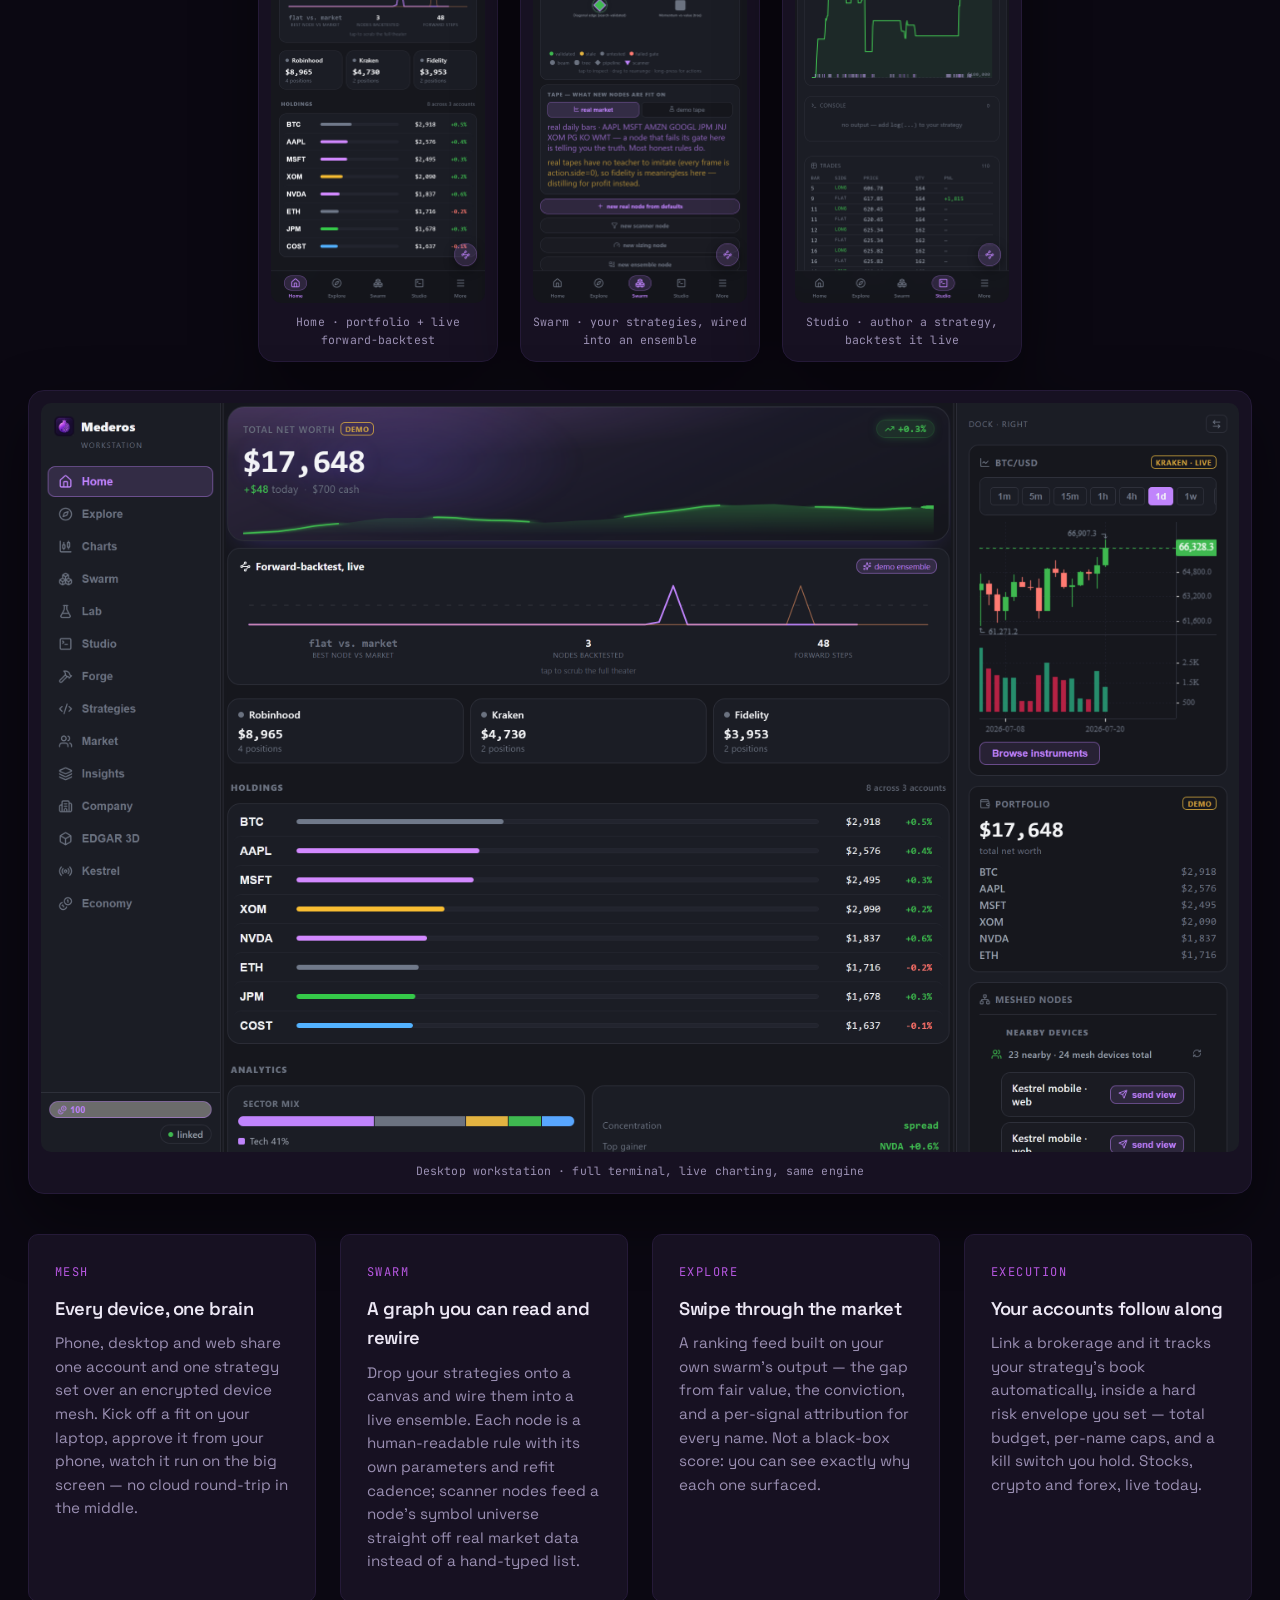
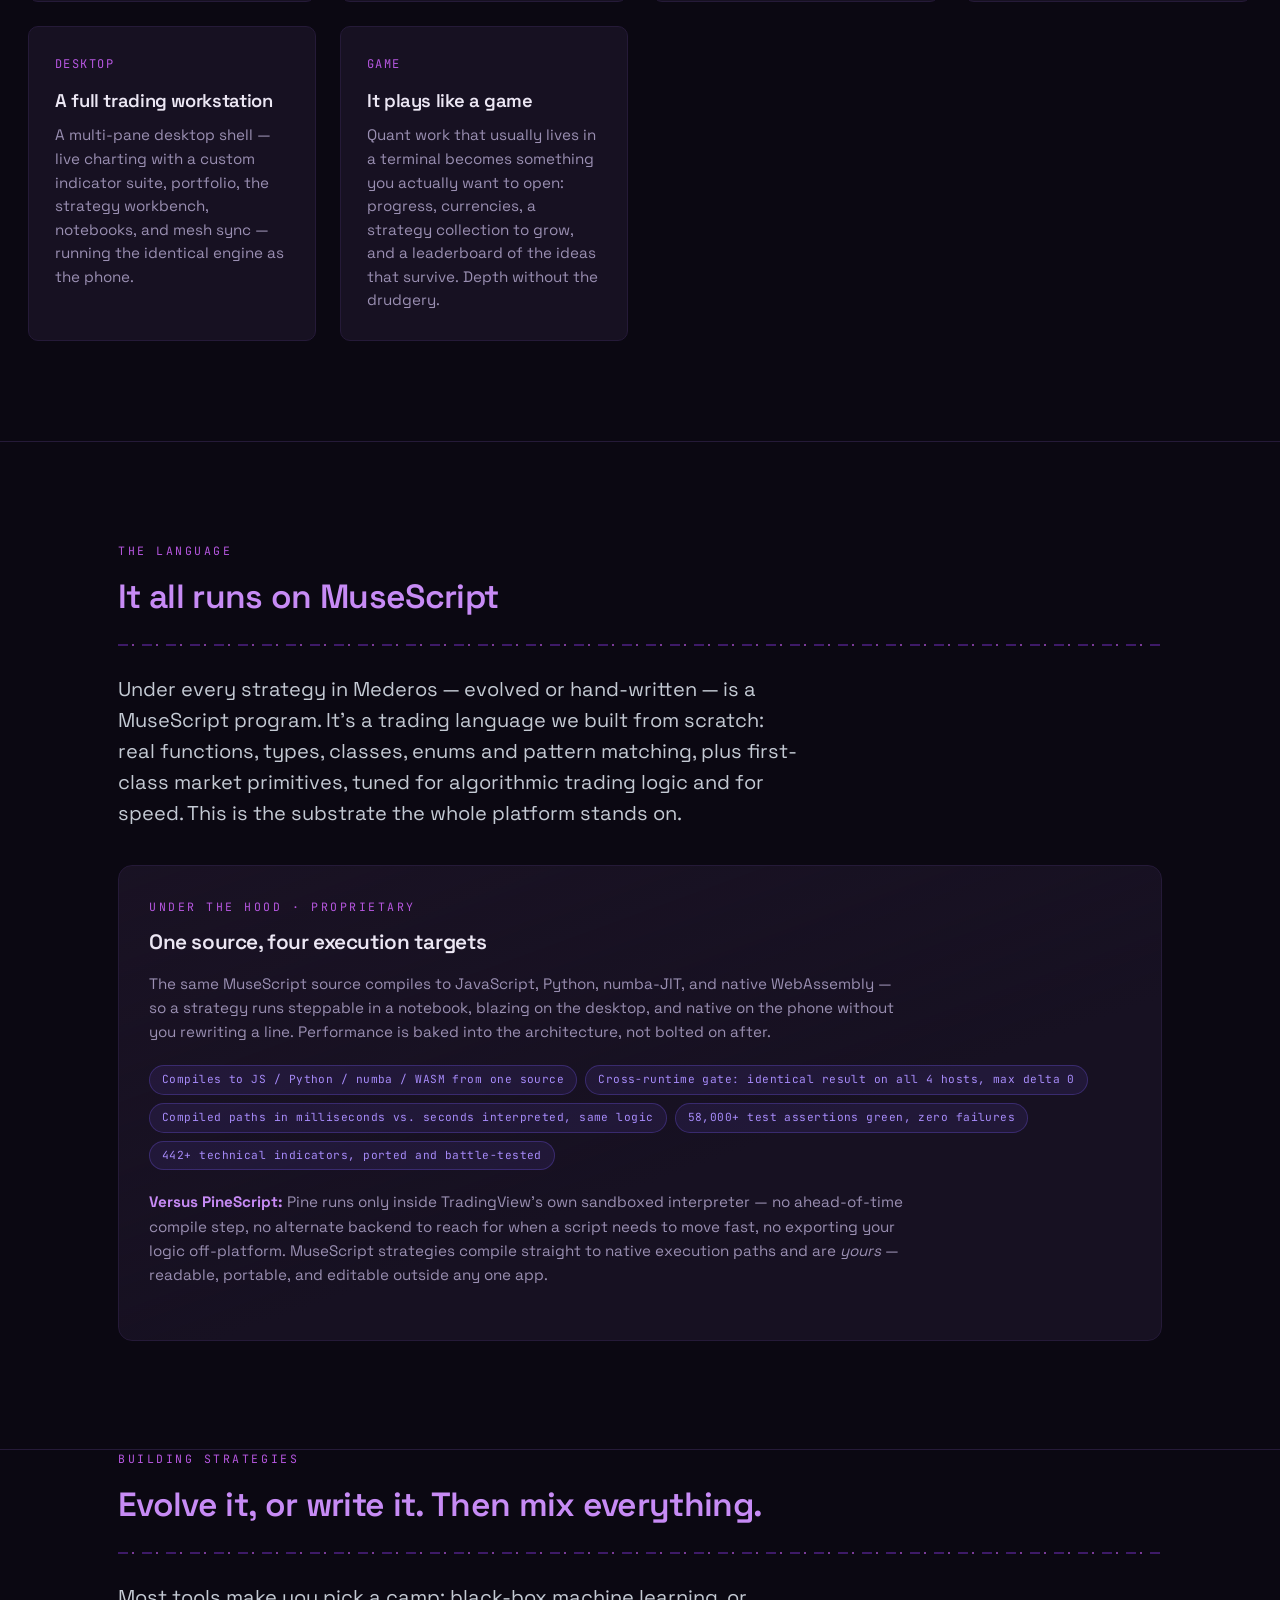
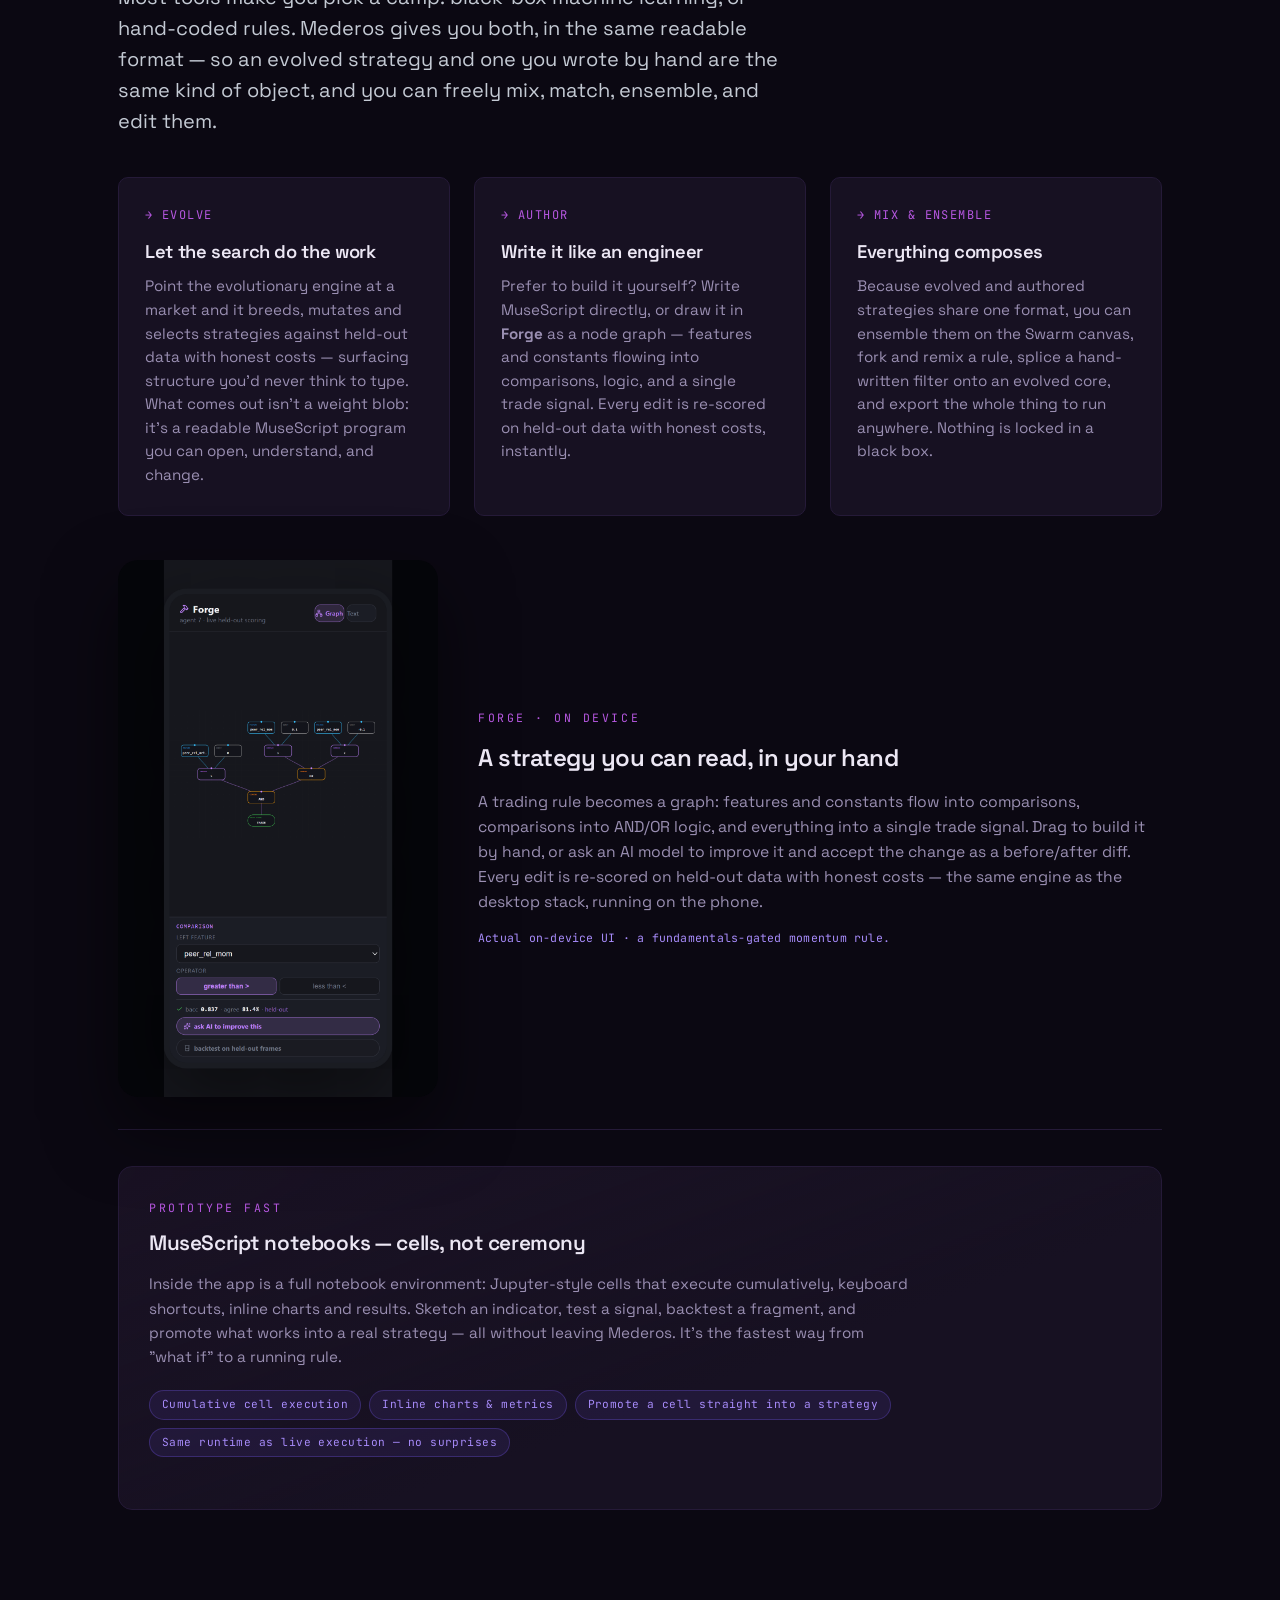
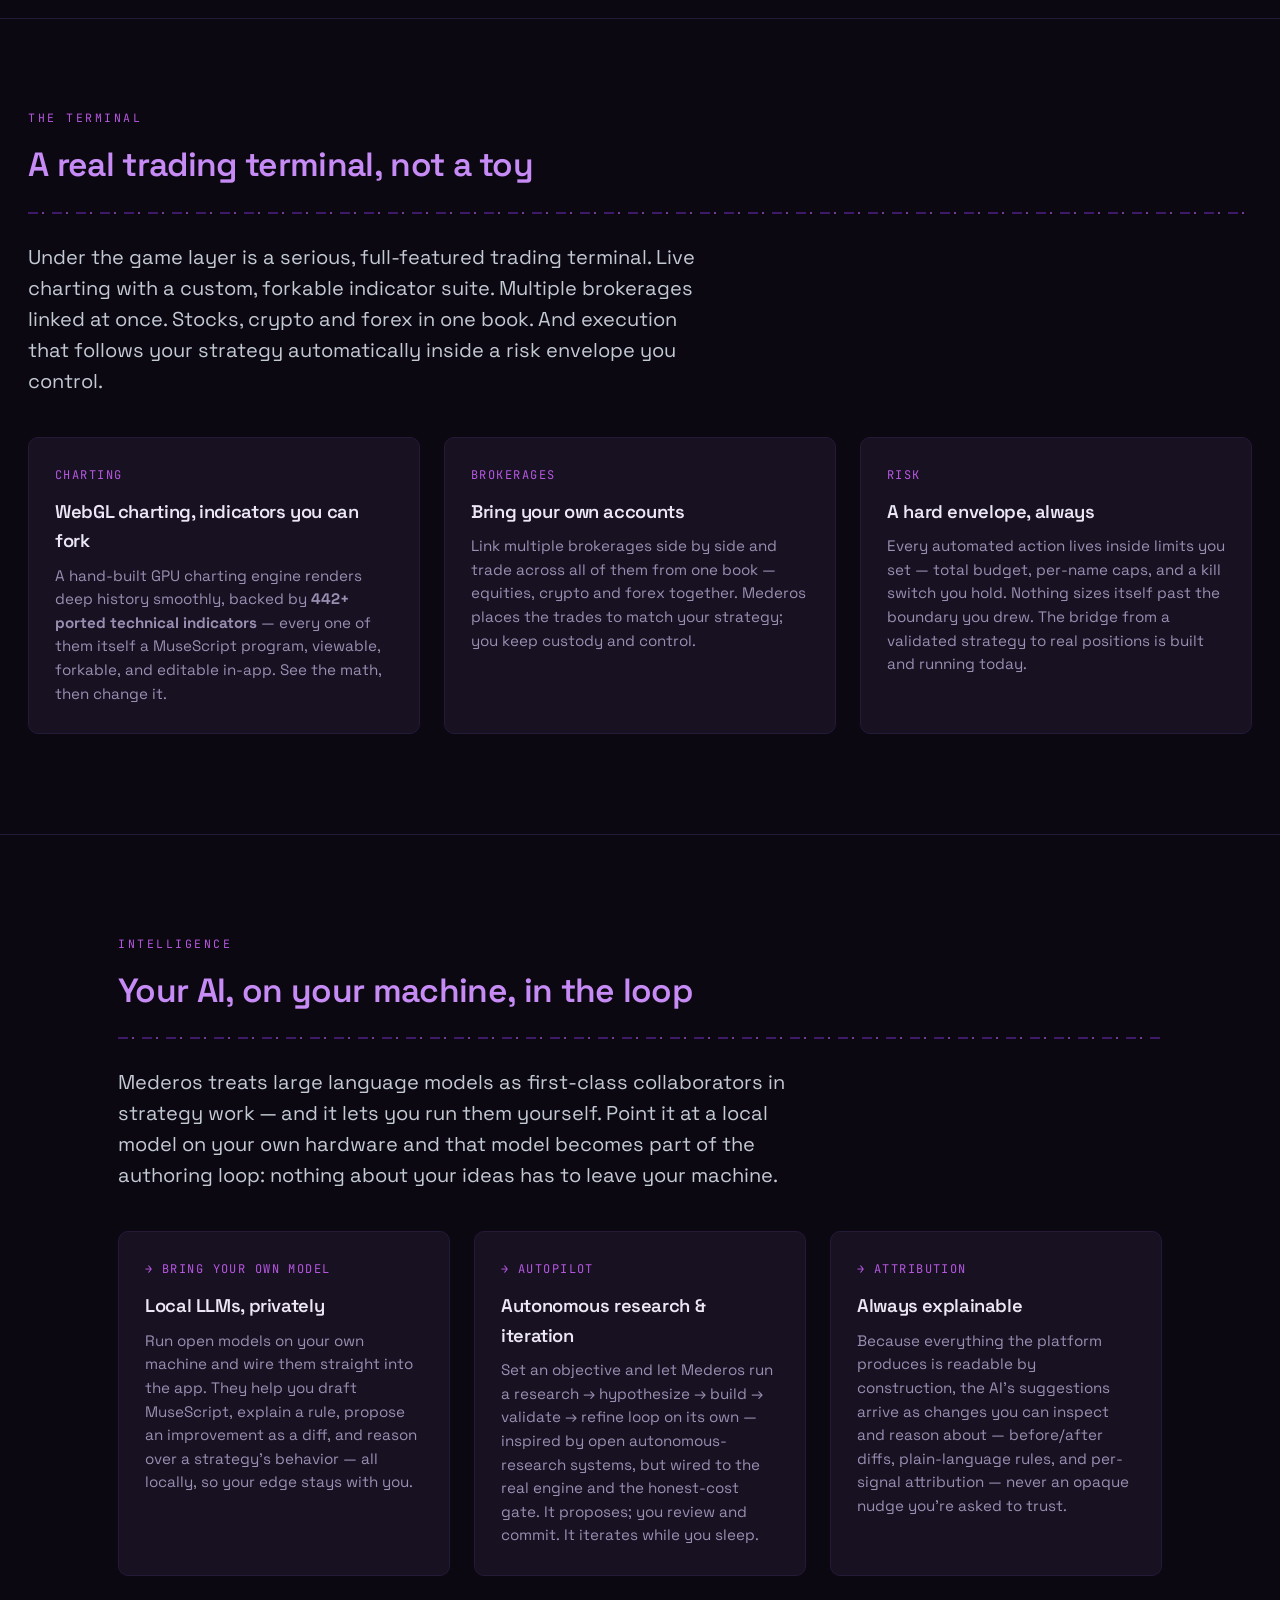
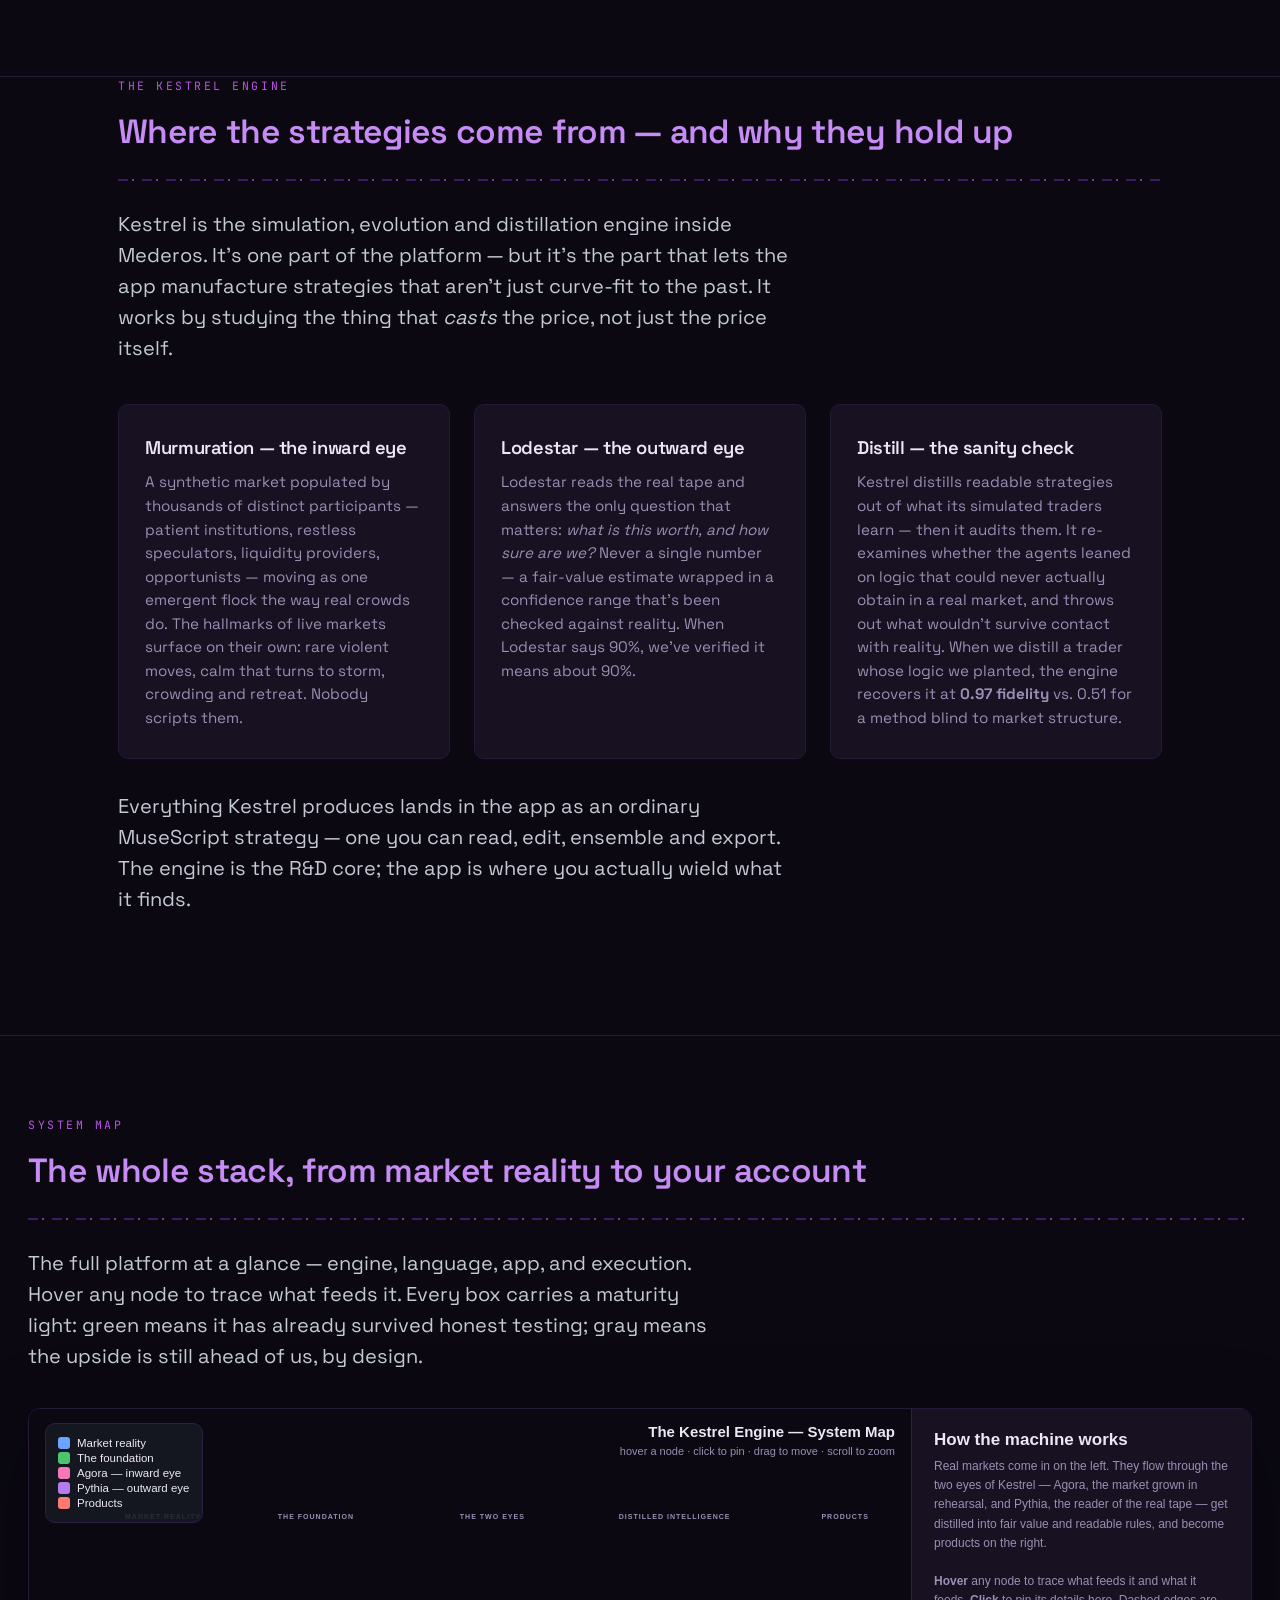
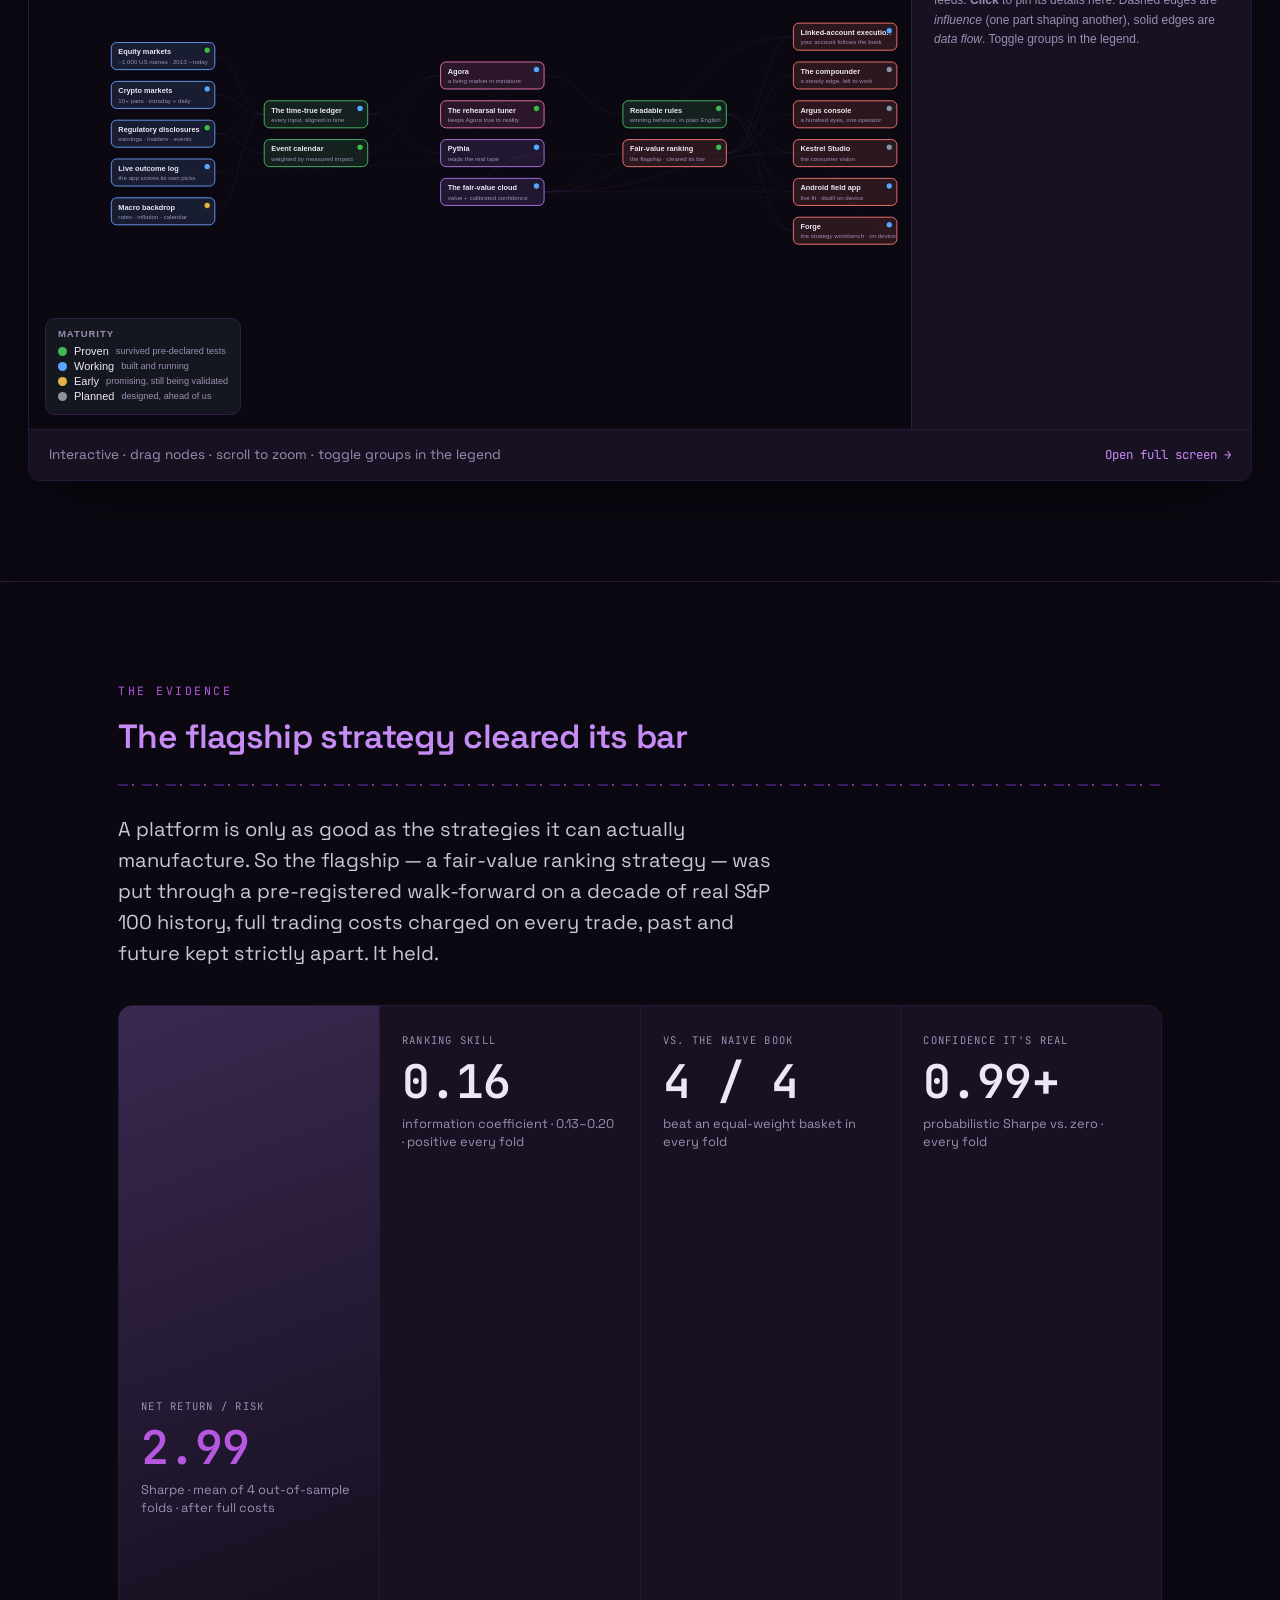
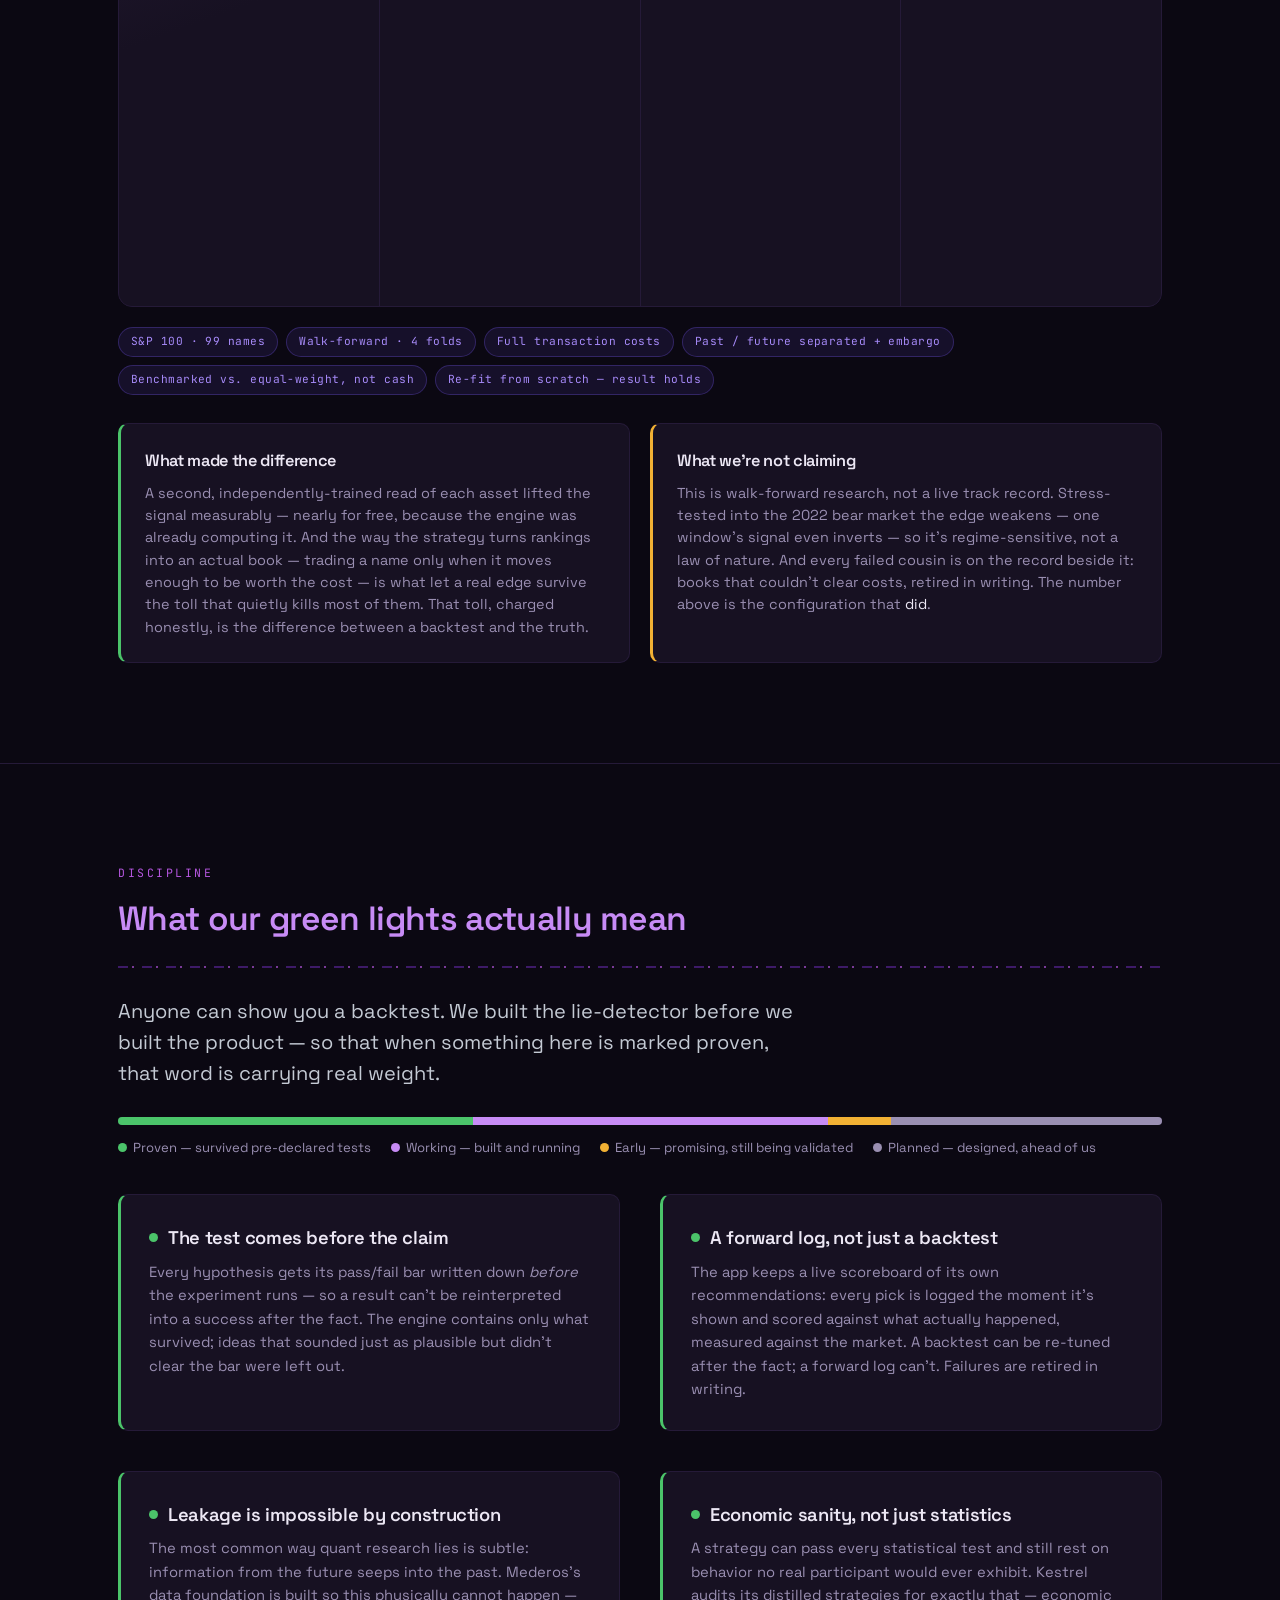
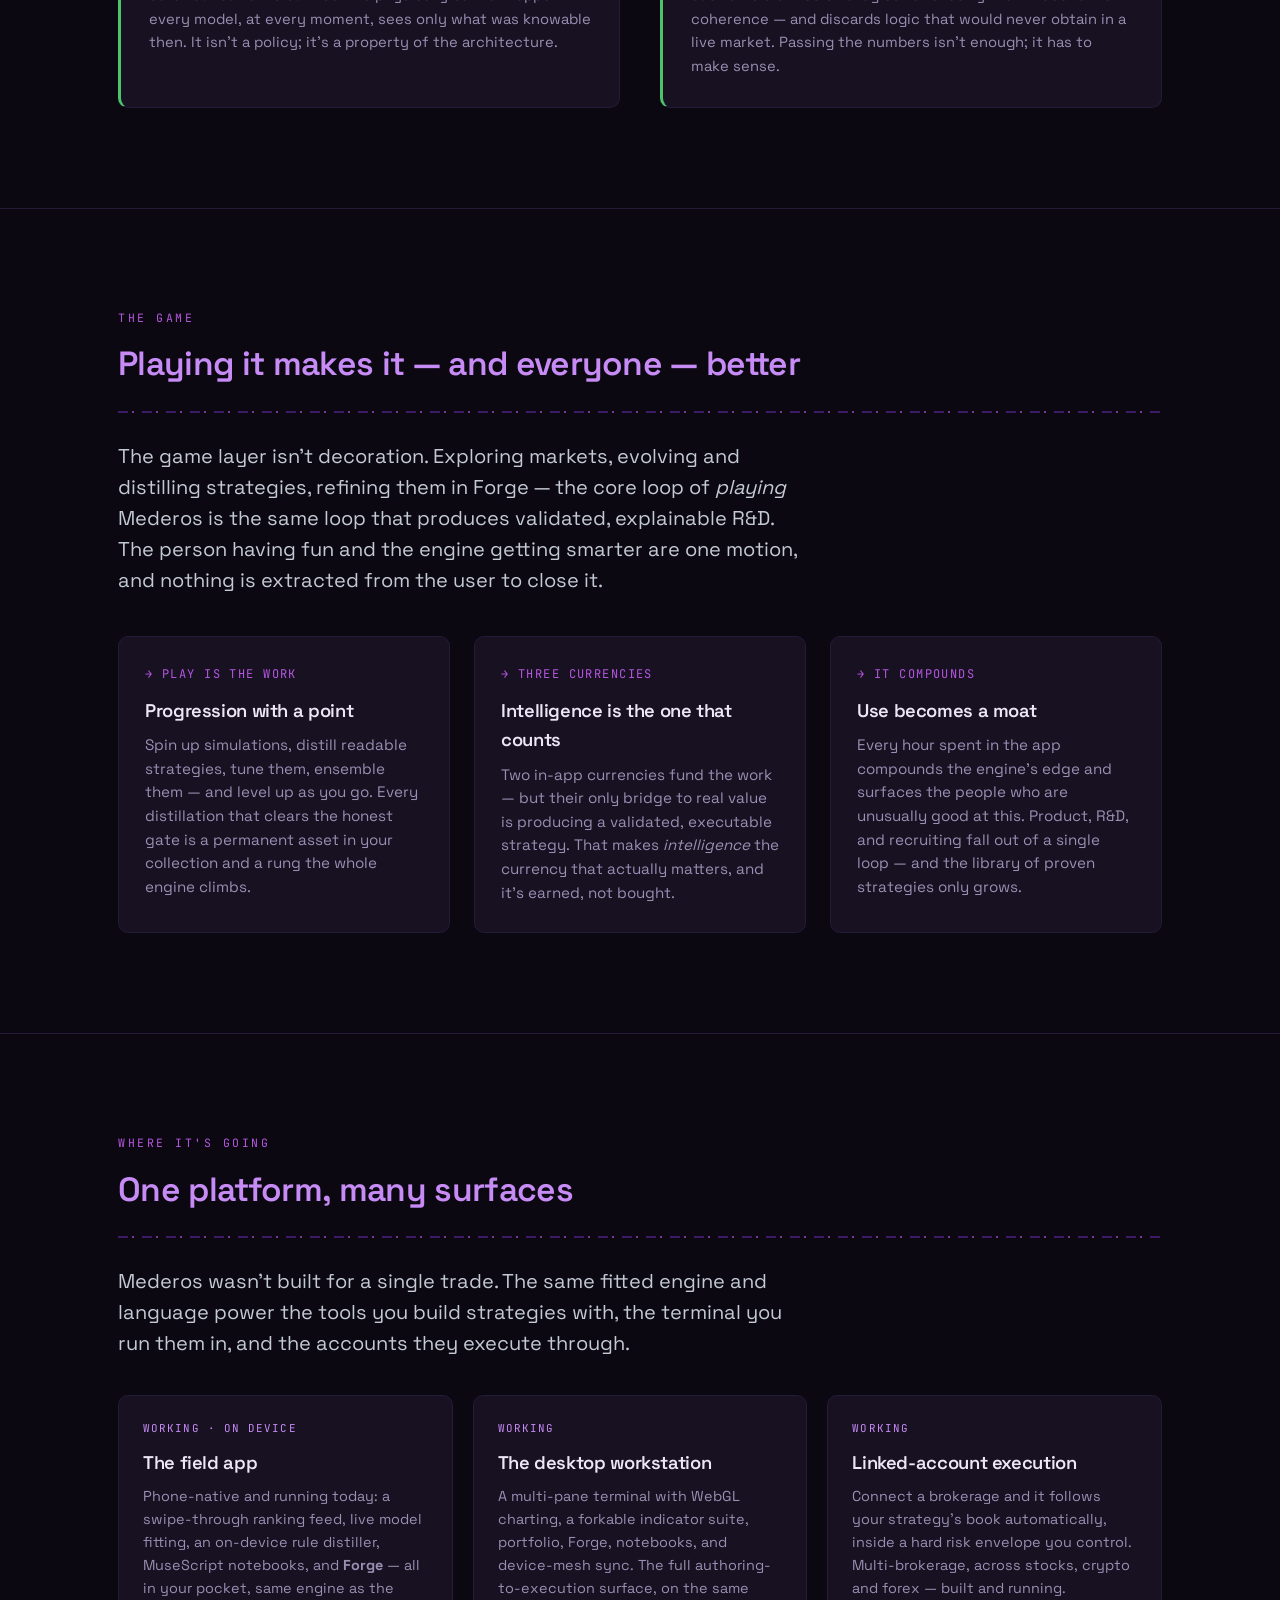
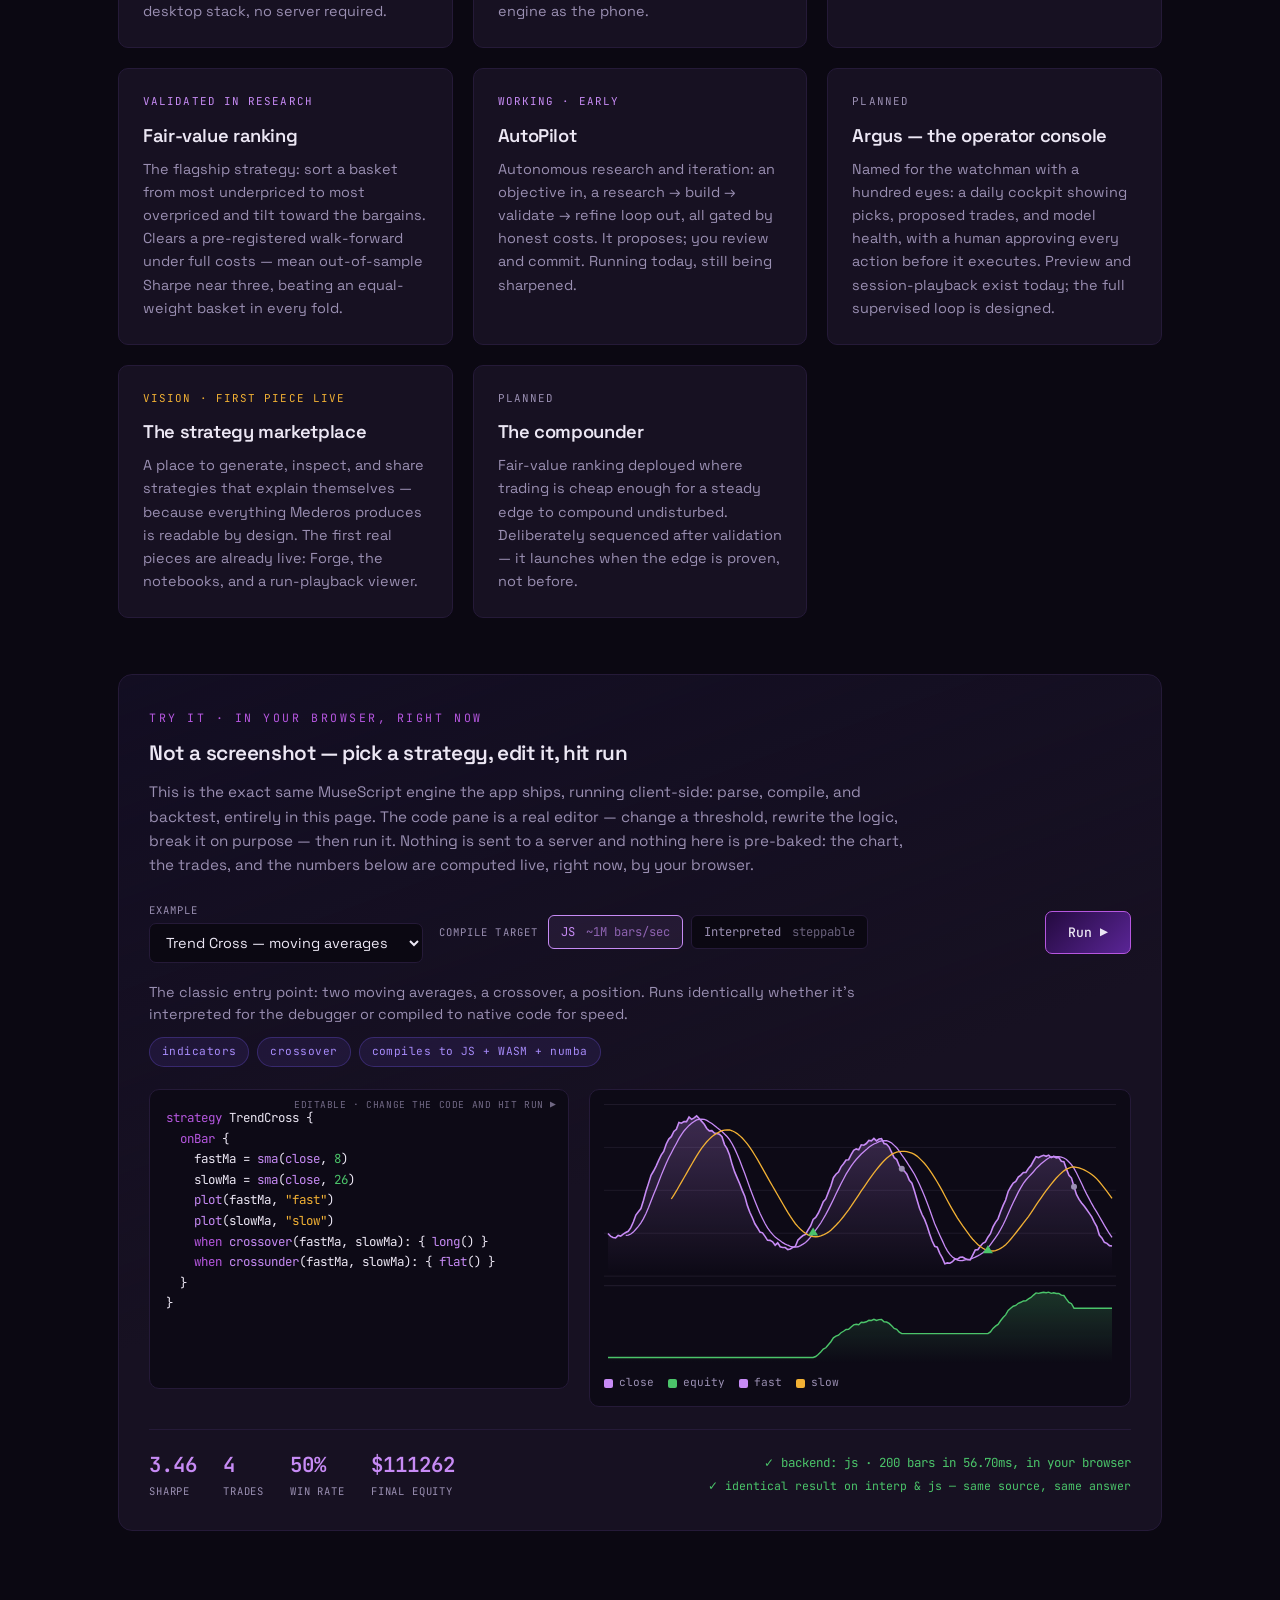
==== commit 72ffba5d: "yass" ====
--- a/docs/index.html
+++ b/docs/index.html
@@ -113,8 +113,8 @@
           <figcaption class="app-shot-cap">Swarm · your strategies, wired into an ensemble</figcaption>
         </figure>
         <figure class="app-shot-card phone">
-          <img src="img/shot-explore.png" alt="Explore — a swipe-through fair-value ranking feed with gap, conviction, and feature attribution" loading="lazy">
-          <figcaption class="app-shot-cap">Explore · swipe a ranked market feed</figcaption>
+          <img src="img/shot-explore.png" alt="Strategy Studio — a live backtest result: price chart with trade markers, an equity curve, and a trade log, all computed in-browser" loading="lazy">
+          <figcaption class="app-shot-cap">Studio · author a strategy, backtest it live</figcaption>
         </figure>
       </div>
       <figure class="app-shot-card desktop">
